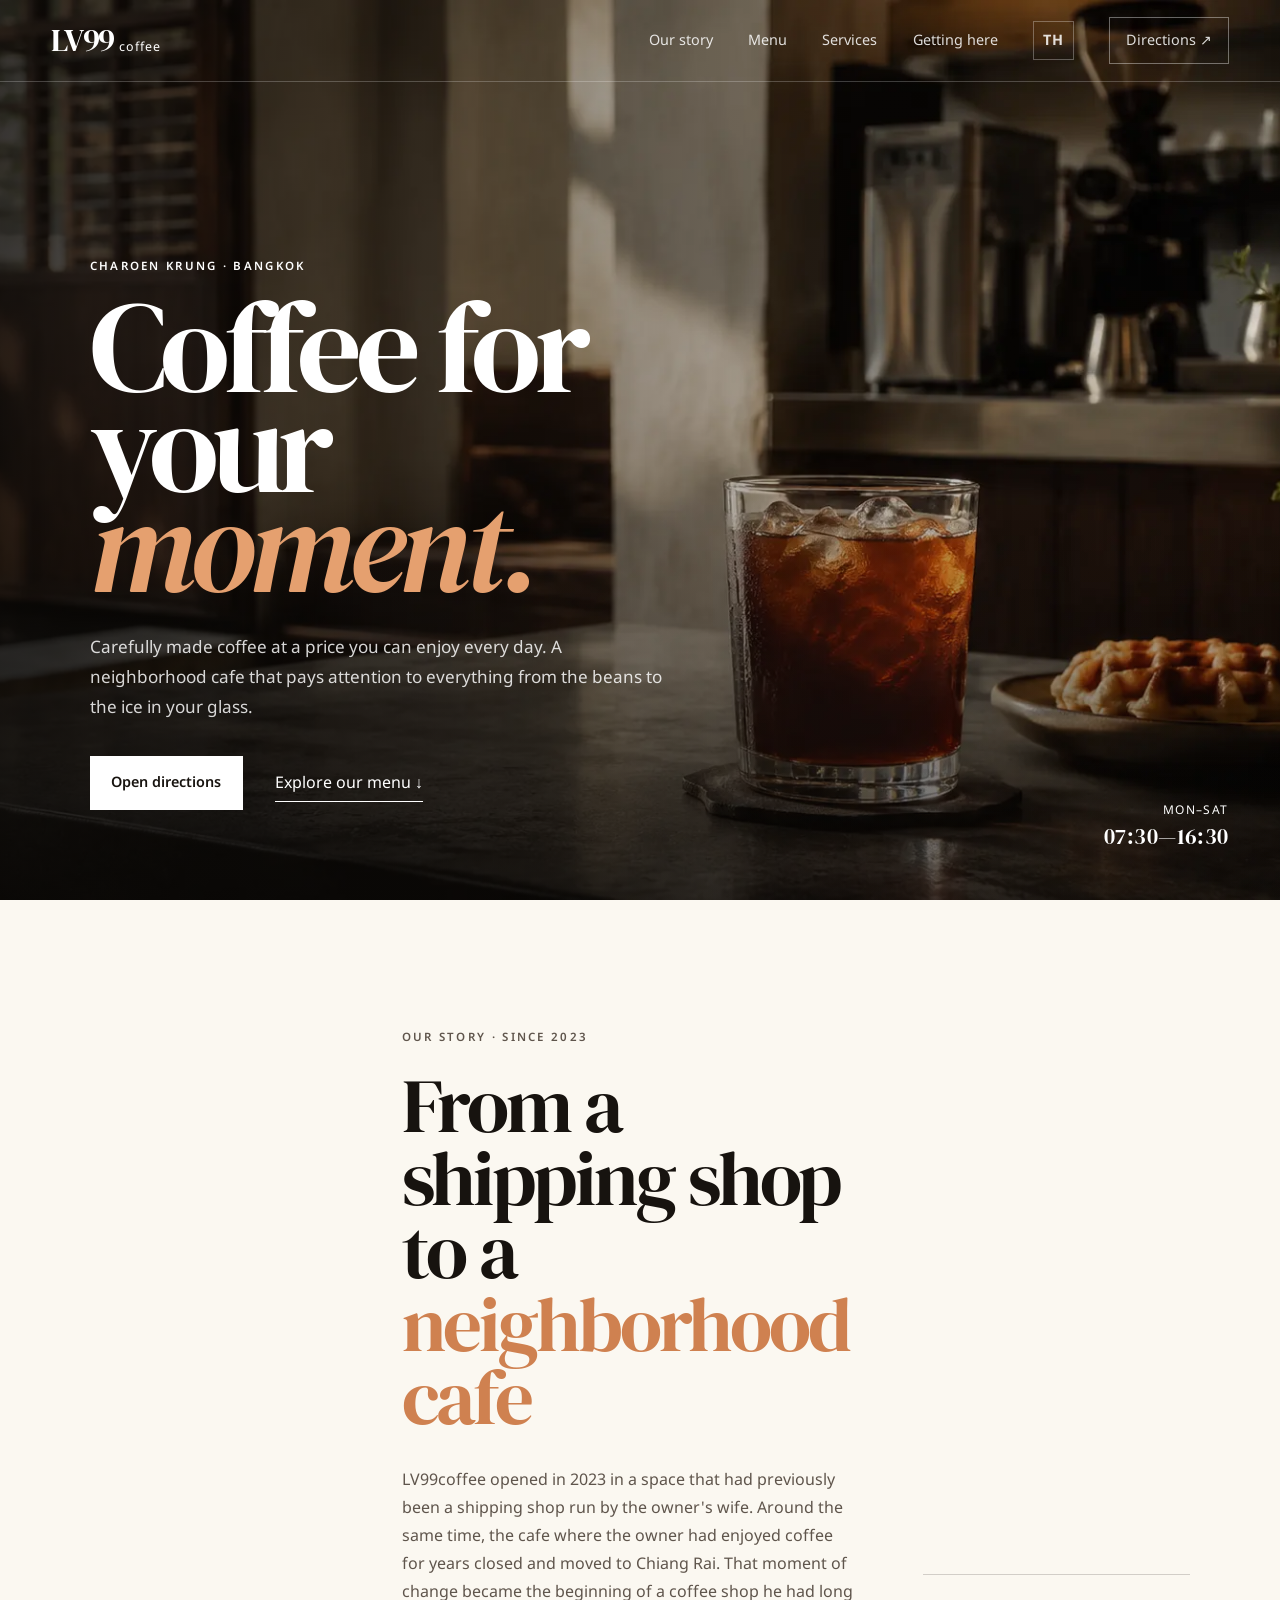
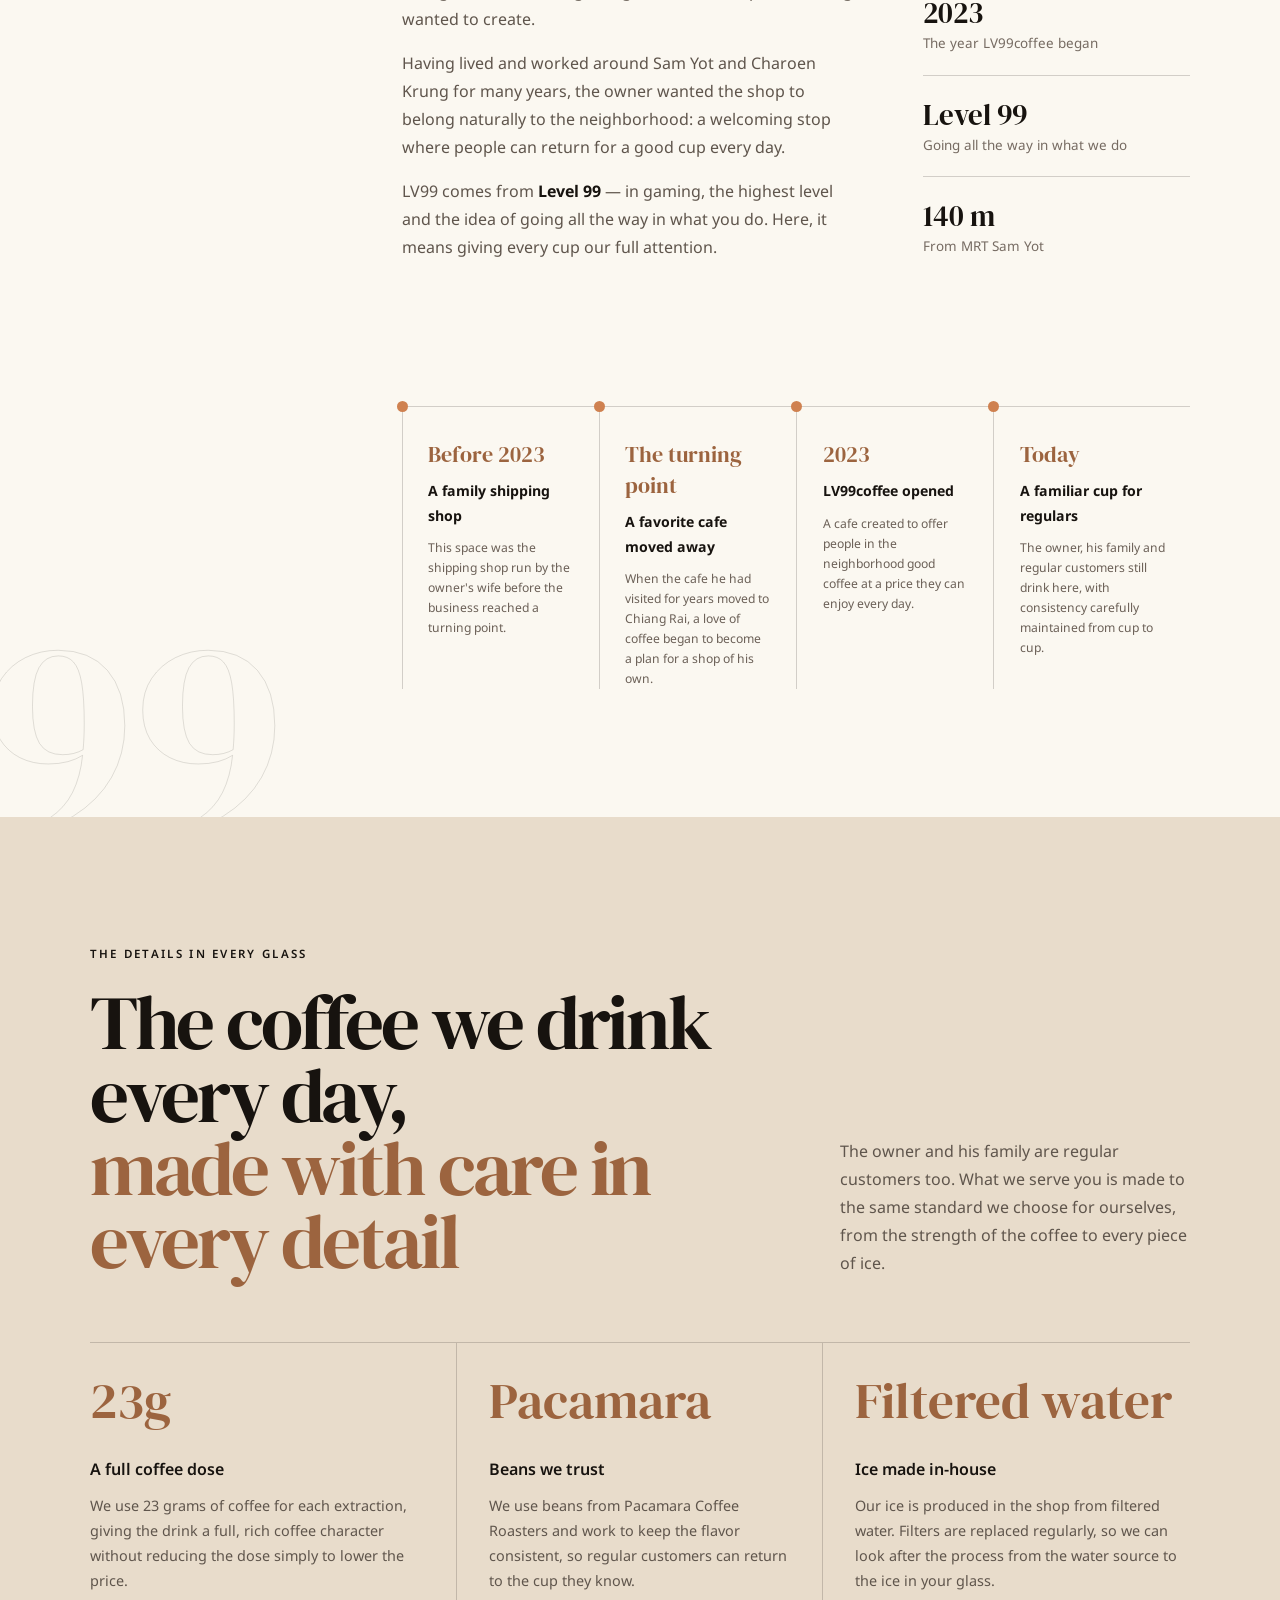
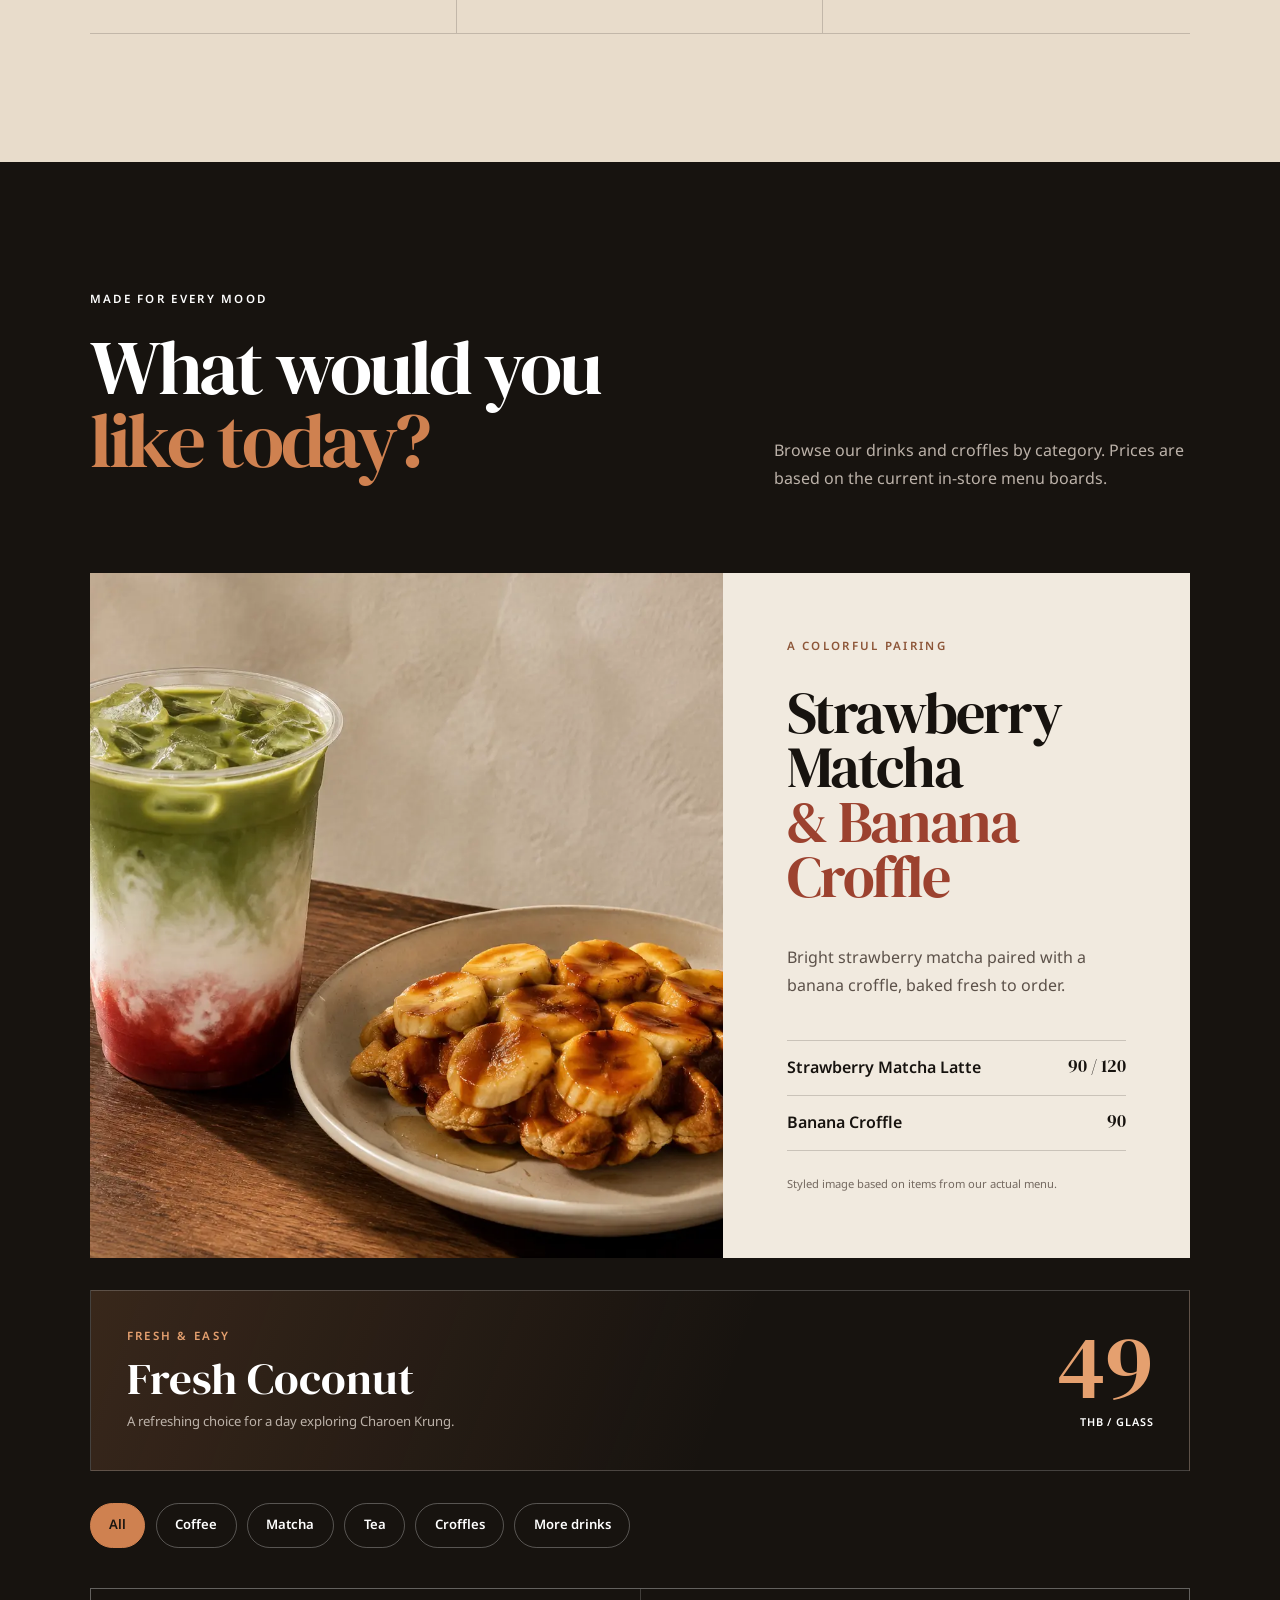
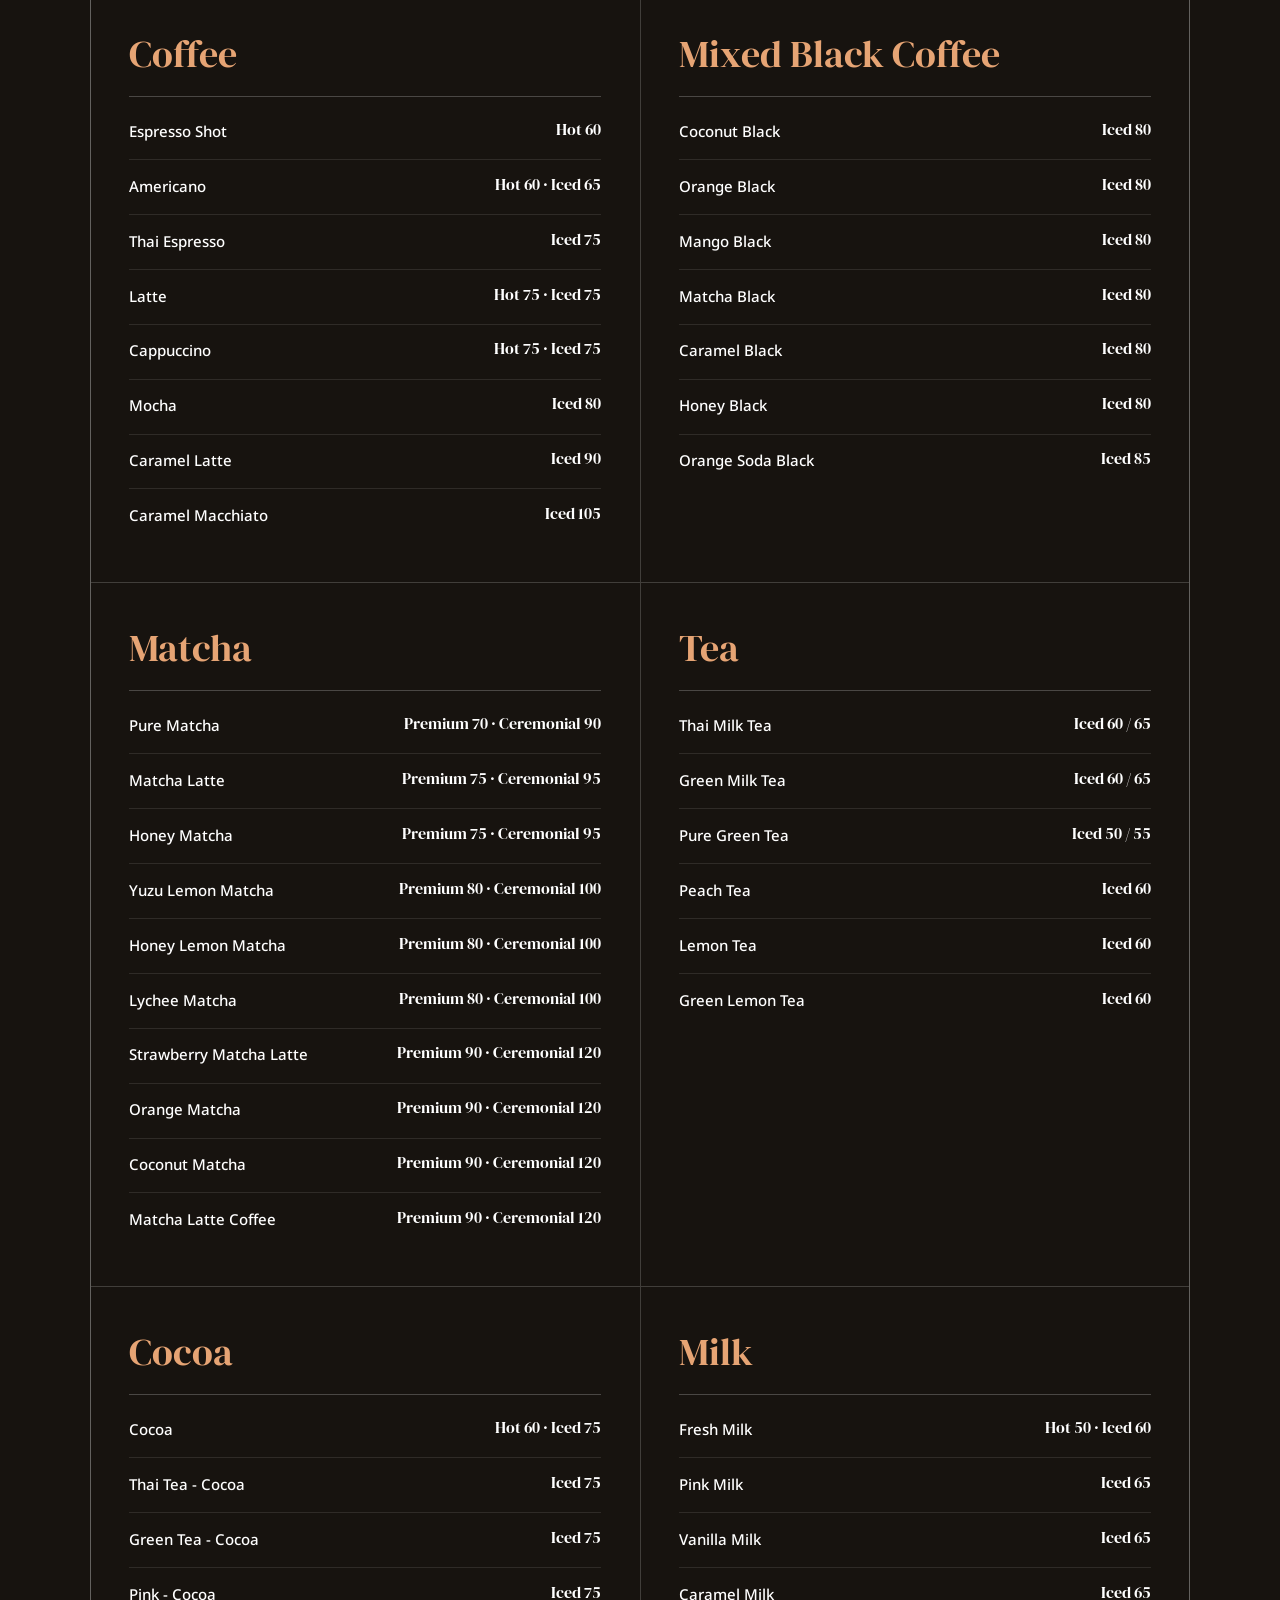
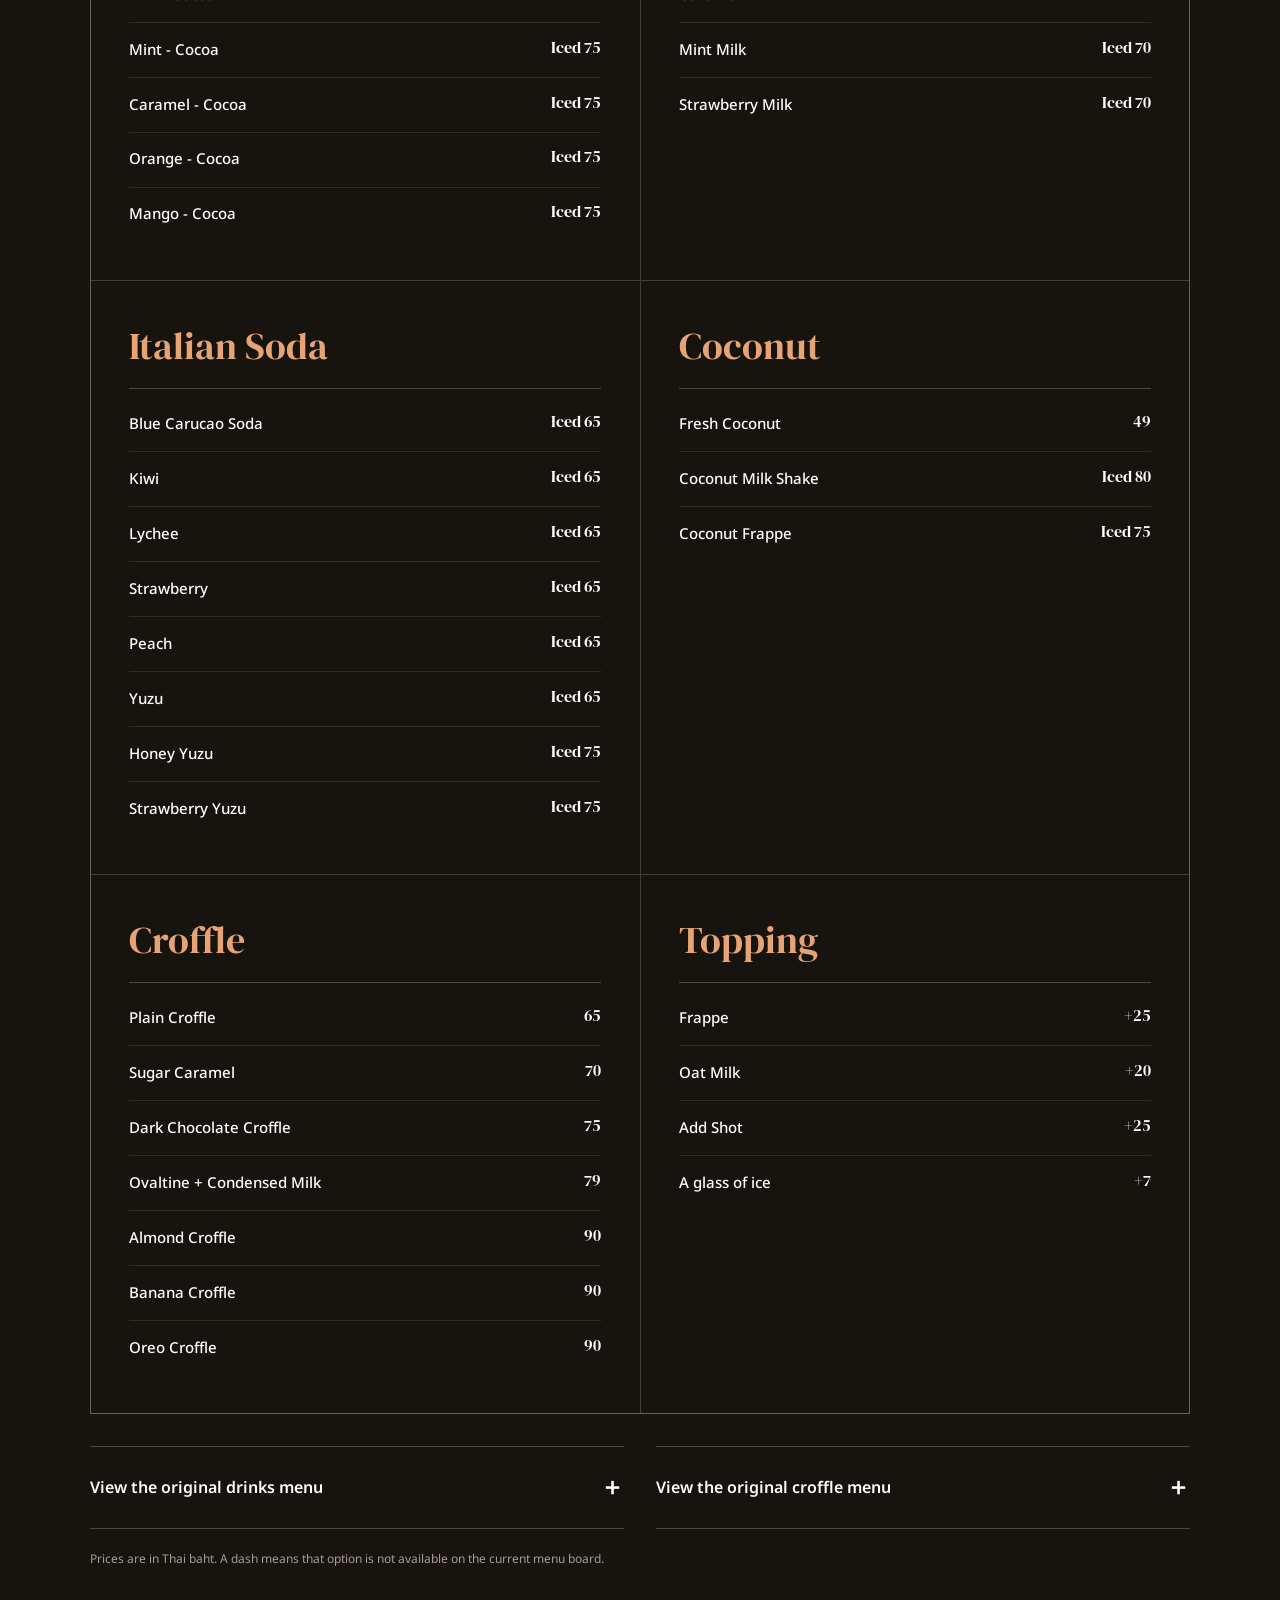
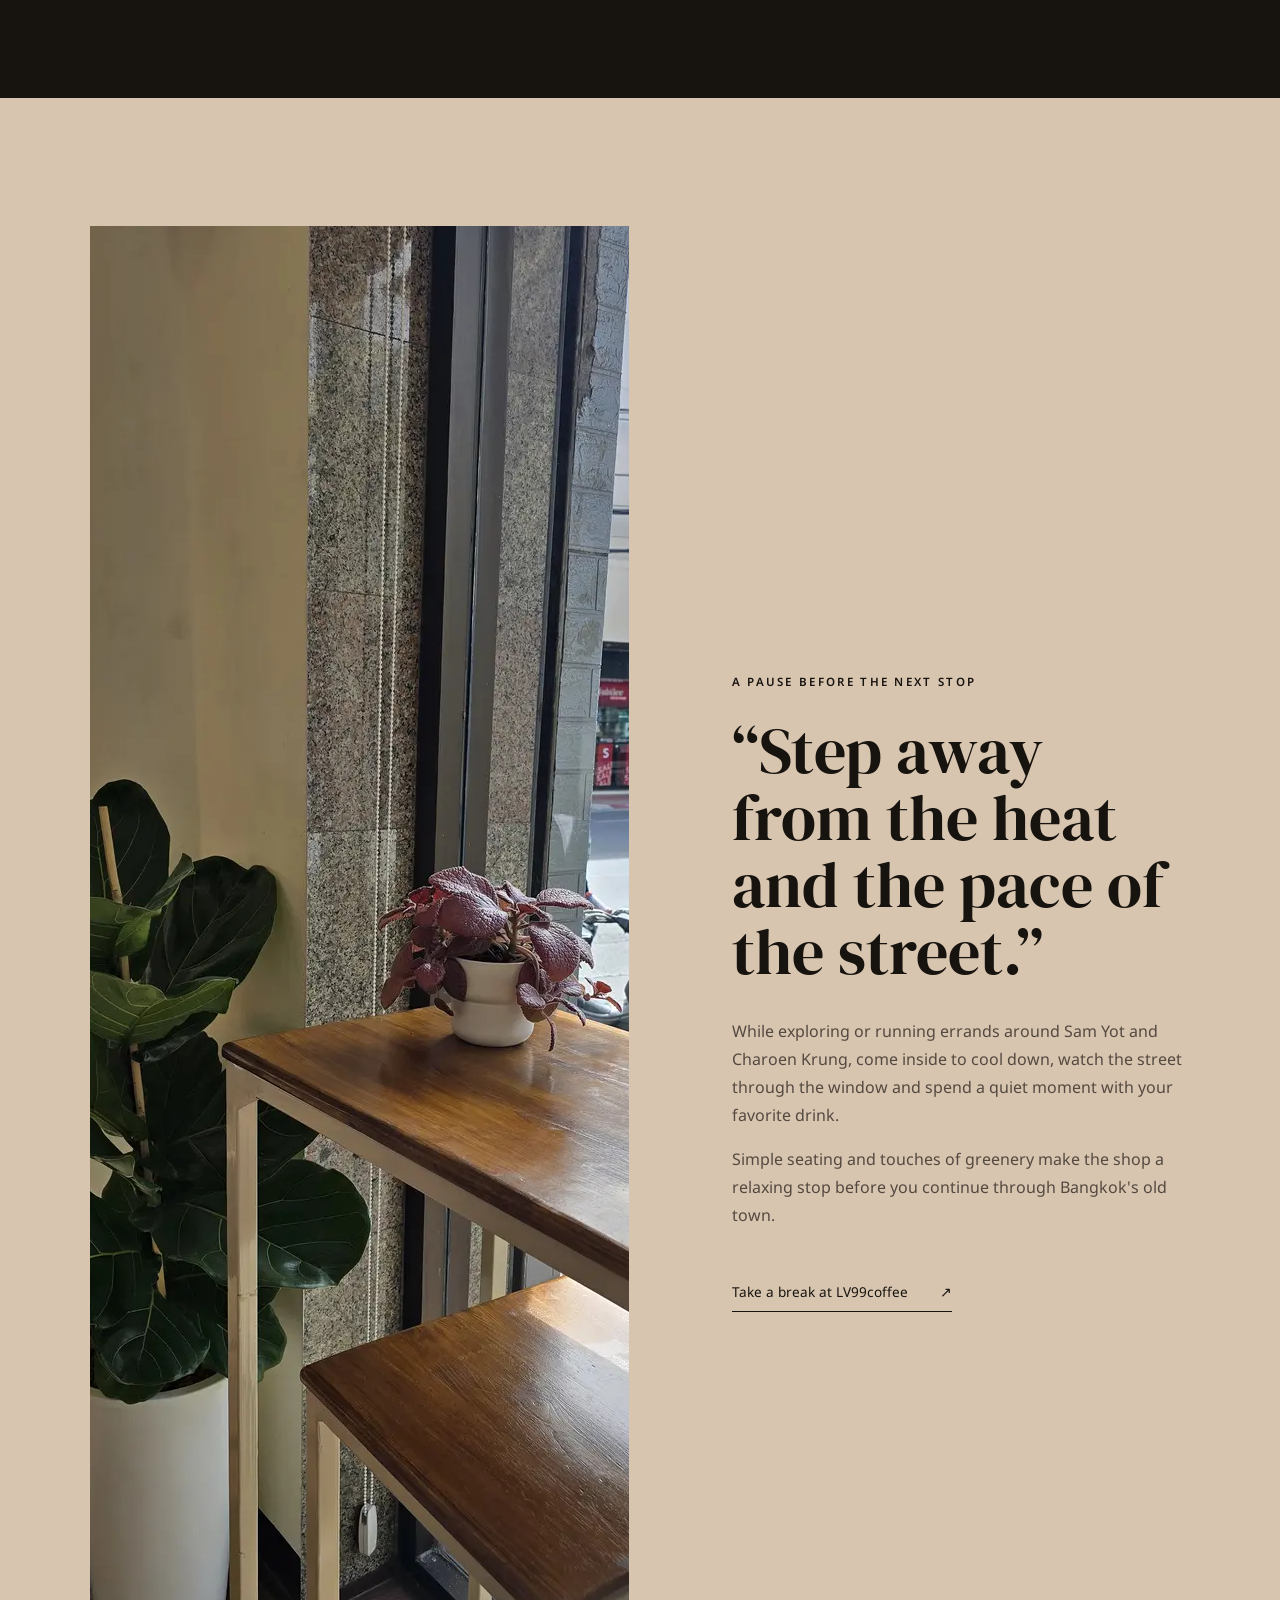
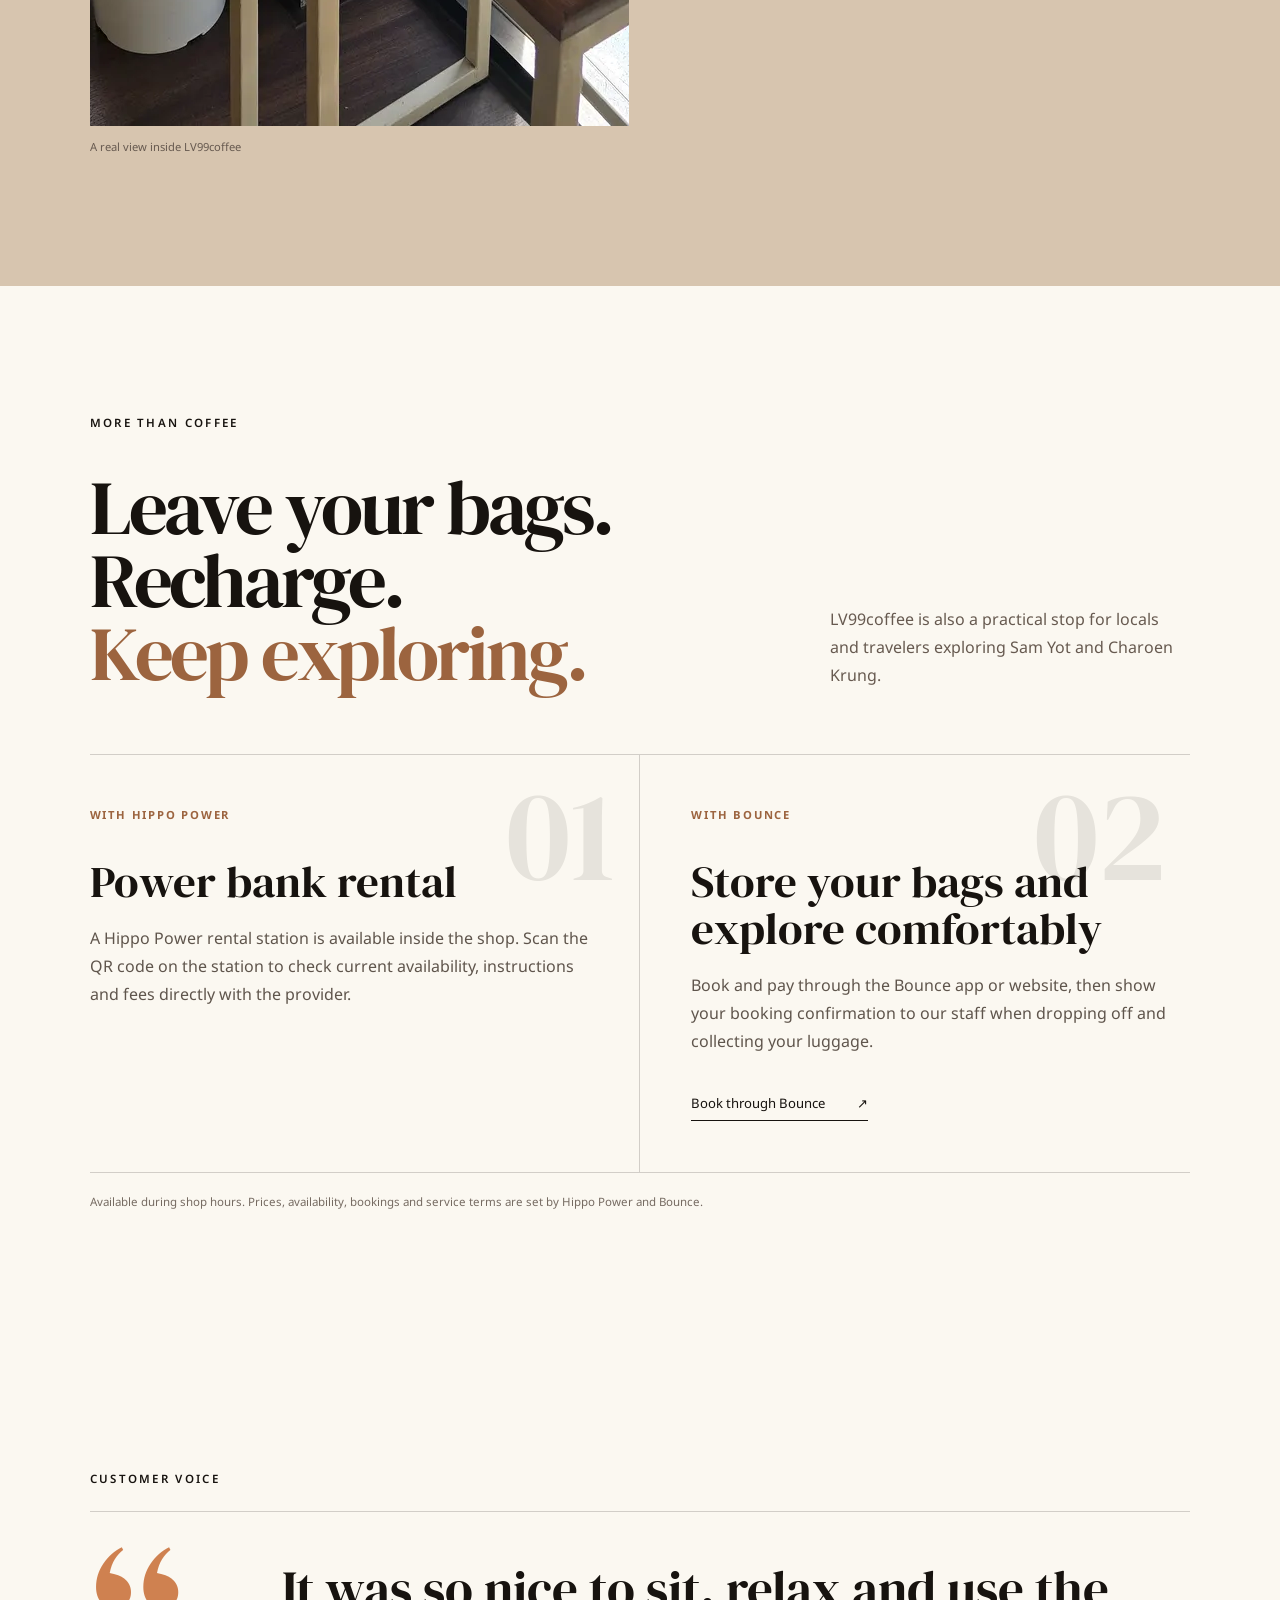
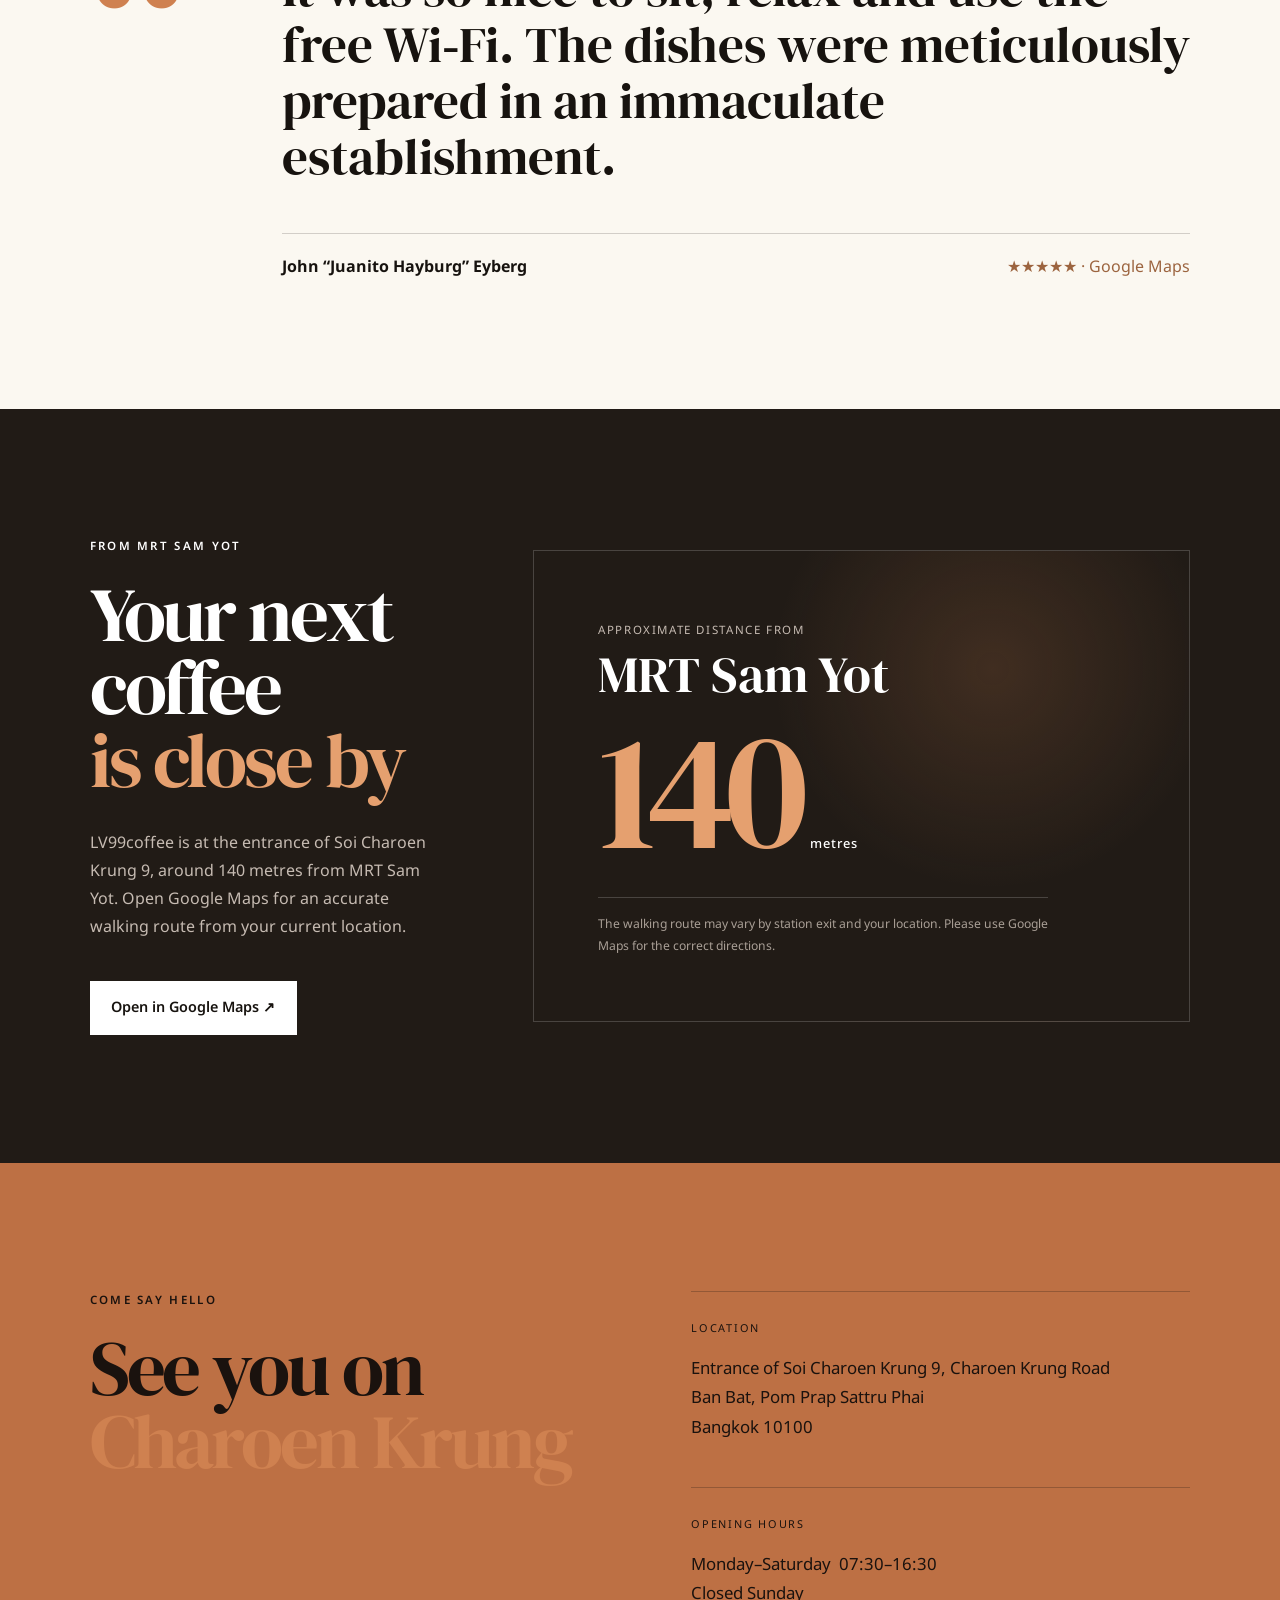
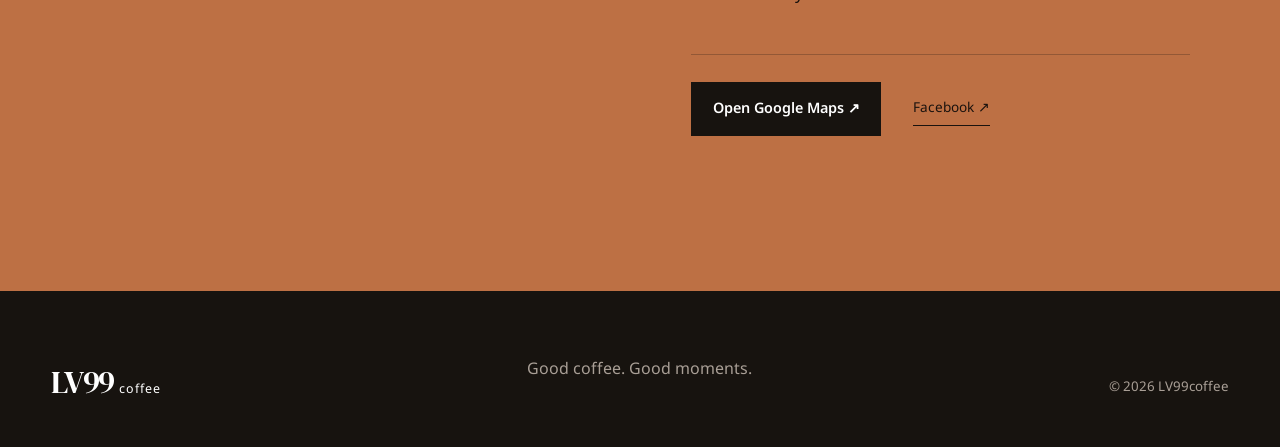
==== en/index.html @ 102c235b "Add English site and Fresh Coconut menu" ====
<!doctype html>
<html lang="en">
<head>
  <meta charset="utf-8"><meta name="viewport" content="width=device-width,initial-scale=1">
  <title>LV99coffee | Cafe Near MRT Sam Yot, Charoen Krung</title>
  <meta name="description" content="LV99coffee is a cafe near MRT Sam Yot on Charoen Krung Road, serving approachable everyday coffee, matcha, fresh coconut and croffles.">
  <meta name="robots" content="index,follow,max-image-preview:large"><meta name="theme-color" content="#17130f">
  <link rel="canonical" href="https://coffee.lv99th.com/en/">
  <link rel="alternate" hreflang="th" href="https://coffee.lv99th.com/">
  <link rel="alternate" hreflang="en" href="https://coffee.lv99th.com/en/">
  <link rel="alternate" hreflang="x-default" href="https://coffee.lv99th.com/">
  <meta property="og:type" content="website"><meta property="og:locale" content="en_US"><meta property="og:site_name" content="LV99coffee">
  <meta property="og:title" content="LV99coffee — Good coffee for every day"><meta property="og:description" content="A neighborhood cafe near MRT Sam Yot, with carefully made coffee, in-house filtered-water ice and a welcoming place to pause.">
  <meta property="og:url" content="https://coffee.lv99th.com/en/"><meta property="og:image" content="https://coffee.lv99th.com/assets/images/lv99-hero.webp">
  <link rel="preconnect" href="https://fonts.googleapis.com"><link rel="preconnect" href="https://fonts.gstatic.com" crossorigin>
  <link href="https://fonts.googleapis.com/css2?family=DM+Serif+Display&family=Noto+Sans+Thai:wght@300;400;500;600;700&display=swap" rel="stylesheet">
  <link rel="stylesheet" href="../css/styles.css"><link rel="stylesheet" href="../css/menu.css"><link rel="stylesheet" href="../css/feature.css"><link rel="stylesheet" href="../css/story.css"><link rel="stylesheet" href="../css/interactions.css">
  <script type="application/ld+json">{"@context":"https://schema.org","@type":"CafeOrCoffeeShop","name":"LV99coffee","url":"https://coffee.lv99th.com/en/","description":"A neighborhood cafe near MRT Sam Yot, founded in 2023 and serving quality coffee at an everyday price.","foundingDate":"2023","slogan":"The coffee we drink every day, made with care in every detail.","priceRange":"฿1–200","servesCuisine":["Coffee","Cafe","Matcha","Bakery","Dessert"],"hasMap":"https://maps.app.goo.gl/upwLs7Lys3qoL3d98","address":{"@type":"PostalAddress","streetAddress":"Entrance of Soi Charoen Krung 9, Charoen Krung Road","addressSubdistrict":"Ban Bat","addressDistrict":"Pom Prap Sattru Phai","addressLocality":"Bangkok","postalCode":"10100","addressCountry":"TH"},"openingHoursSpecification":{"@type":"OpeningHoursSpecification","dayOfWeek":["Monday","Tuesday","Wednesday","Thursday","Friday","Saturday"],"opens":"07:30","closes":"16:30"},"sameAs":["https://www.facebook.com/lv99coffee"]}</script>
</head>
<body>
  <a class="skip-link" href="#main">Skip to main content</a>
  <header class="site-header" id="site-header">
    <a class="wordmark" href="#home" aria-label="LV99coffee home">LV99<span>coffee</span></a>
    <button class="menu-toggle" id="menu-toggle" aria-controls="site-nav" aria-expanded="false" aria-label="Open menu"><span></span><span></span></button>
    <nav class="site-nav" id="site-nav" aria-label="Main navigation"><a href="#story">Our story</a><a href="#menu">Menu</a><a href="#services">Services</a><a href="#route">Getting here</a><a class="language-link" href="../" hreflang="th" lang="th" aria-label="ฉบับภาษาไทย">TH</a><a class="nav-cta" href="https://maps.app.goo.gl/upwLs7Lys3qoL3d98" target="_blank" rel="noopener">Directions ↗</a></nav>
  </header>
  <main id="main">
    <section class="hero" id="home">
      <img class="hero-media" src="../assets/images/lv99-hero.webp" alt="Iced coffee in the morning atmosphere of LV99coffee" width="1680" height="945" fetchpriority="high"><div class="hero-shade"></div>
      <div class="hero-copy reveal"><p class="kicker">Charoen Krung · Bangkok</p><h1>Coffee for<br>your <em>moment.</em></h1><p>Carefully made coffee at a price you can enjoy every day. A neighborhood cafe that pays attention to everything from the beans to the ice in your glass.</p><div class="hero-actions"><a class="button button-light" href="https://maps.app.goo.gl/upwLs7Lys3qoL3d98" target="_blank" rel="noopener">Open directions</a><a class="text-link" href="#menu">Explore our menu ↓</a></div></div>
      <div class="hero-meta"><span>Mon–Sat</span><strong>07:30—16:30</strong></div>
    </section>
    <section class="intro section" id="story">
      <div class="intro-number" aria-hidden="true">99</div>
      <div class="intro-copy reveal"><p class="eyebrow">Our story · Since 2023</p><h2>From a shipping shop<br>to a <span>neighborhood cafe</span></h2><p>LV99coffee opened in 2023 in a space that had previously been a shipping shop run by the owner's wife. Around the same time, the cafe where the owner had enjoyed coffee for years closed and moved to Chiang Rai. That moment of change became the beginning of a coffee shop he had long wanted to create.</p><p>Having lived and worked around Sam Yot and Charoen Krung for many years, the owner wanted the shop to belong naturally to the neighborhood: a welcoming stop where people can return for a good cup every day.</p><p>LV99 comes from <strong>Level 99</strong> — in gaming, the highest level and the idea of going all the way in what you do. Here, it means giving every cup our full attention.</p></div>
      <dl class="facts reveal"><div><dt>2023</dt><dd>The year LV99coffee began</dd></div><div><dt>Level 99</dt><dd>Going all the way in what we do</dd></div><div><dt>140 m</dt><dd>From MRT Sam Yot</dd></div></dl>
      <ol class="story-timeline reveal" aria-label="The story of LV99coffee"><li><span class="timeline-time">Before 2023</span><strong>A family shipping shop</strong><span>This space was the shipping shop run by the owner's wife before the business reached a turning point.</span></li><li><span class="timeline-time">The turning point</span><strong>A favorite cafe moved away</strong><span>When the cafe he had visited for years moved to Chiang Rai, a love of coffee began to become a plan for a shop of his own.</span></li><li><span class="timeline-time">2023</span><strong>LV99coffee opened</strong><span>A cafe created to offer people in the neighborhood good coffee at a price they can enjoy every day.</span></li><li><span class="timeline-time">Today</span><strong>A familiar cup for regulars</strong><span>The owner, his family and regular customers still drink here, with consistency carefully maintained from cup to cup.</span></li></ol>
    </section>
    <section class="standards section" aria-labelledby="standards-title">
      <div class="standards-heading reveal"><p class="eyebrow">The details in every glass</p><h2 id="standards-title">The coffee we drink every day,<br><span>made with care in every detail</span></h2><p>The owner and his family are regular customers too. What we serve you is made to the same standard we choose for ourselves, from the strength of the coffee to every piece of ice.</p></div>
      <div class="standards-grid reveal"><article><strong>23g</strong><h3>A full coffee dose</h3><p>We use 23 grams of coffee for each extraction, giving the drink a full, rich coffee character without reducing the dose simply to lower the price.</p></article><article><strong>Pacamara</strong><h3>Beans we trust</h3><p>We use beans from Pacamara Coffee Roasters and work to keep the flavor consistent, so regular customers can return to the cup they know.</p></article><article><strong>Filtered water</strong><h3>Ice made in-house</h3><p>Our ice is produced in the shop from filtered water. Filters are replaced regularly, so we can look after the process from the water source to the ice in your glass.</p></article></div>
    </section>
    <section class="menu-section section" id="menu">
      <header class="section-heading reveal"><div><p class="eyebrow">Made for every mood</p><h2>What would you<br><span>like today?</span></h2></div><p>Browse our drinks and croffles by category. Prices are based on the current in-store menu boards.</p></header>
      <article class="noncoffee-feature reveal"><img src="../assets/images/lv99-strawberry-matcha-banana-croffle.webp" alt="Strawberry Matcha Latte paired with a Banana Croffle, based on the shop's actual menu" width="1456" height="1092" loading="lazy"><div><p class="eyebrow">A colorful pairing</p><h3>Strawberry Matcha<br><span>& Banana Croffle</span></h3><p>Bright strawberry matcha paired with a banana croffle, baked fresh to order.</p><dl><div><dt>Strawberry Matcha Latte</dt><dd>90 / 120</dd></div><div><dt>Banana Croffle</dt><dd>90</dd></div></dl><small>Styled image based on items from our actual menu.</small></div></article>
      <aside class="fresh-coconut-note reveal" aria-label="Fresh Coconut featured menu item"><div><p class="eyebrow">Fresh & easy</p><h3>Fresh Coconut</h3><p>A refreshing choice for a day exploring Charoen Krung.</p></div><strong>49<small>THB / glass</small></strong></aside>
      <div class="menu-tools reveal" aria-label="Filter menu categories"><button class="menu-filter active" type="button" data-filter="all">All</button><button class="menu-filter" type="button" data-filter="coffee">Coffee</button><button class="menu-filter" type="button" data-filter="matcha">Matcha</button><button class="menu-filter" type="button" data-filter="tea">Tea</button><button class="menu-filter" type="button" data-filter="food">Croffles</button><button class="menu-filter" type="button" data-filter="other">More drinks</button></div>
      <div class="menu-list reveal" id="menu-list" aria-live="polite"></div>
      <div class="source-menus"><details class="menu-board reveal"><summary>View the original drinks menu <span>＋</span></summary><div class="menu-board-frame"><button class="menu-board-open" type="button" data-dialog-src="../assets/images/lv99-menu-board.webp" data-dialog-alt="Original drinks menu board at LV99coffee" data-dialog-caption="Original drinks menu · LV99coffee"><img src="../assets/images/lv99-menu-board.webp" alt="Original drinks menu board at LV99coffee — open full screen" width="2048" height="1152" loading="lazy"><span>Open full screen ↗</span></button></div></details><details class="menu-board reveal"><summary>View the original croffle menu <span>＋</span></summary><div class="menu-board-frame"><button class="menu-board-open" type="button" data-dialog-src="../assets/images/lv99-croffle-board.webp" data-dialog-alt="Original croffle menu board at LV99coffee" data-dialog-caption="Original croffle menu · LV99coffee"><img src="../assets/images/lv99-croffle-board.webp" alt="Original croffle menu board at LV99coffee — open full screen" width="2048" height="1152" loading="lazy"><span>Open full screen ↗</span></button></div></details></div>
      <p class="menu-note">Prices are in Thai baht. A dash means that option is not available on the current menu board.</p>
    </section>
    <section class="ritual section"><figure class="ritual-media reveal"><img src="../assets/images/lv99-store-pause.webp" alt="Window seating and green plants inside LV99coffee overlooking Charoen Krung Road" width="1200" height="1500" loading="lazy"><figcaption>A real view inside LV99coffee</figcaption></figure><div class="ritual-copy reveal"><p class="eyebrow">A pause before the next stop</p><blockquote>“Step away from the heat and the pace of the street.”</blockquote><p>While exploring or running errands around Sam Yot and Charoen Krung, come inside to cool down, watch the street through the window and spend a quiet moment with your favorite drink.</p><p>Simple seating and touches of greenery make the shop a relaxing stop before you continue through Bangkok's old town.</p><a class="arrow-link" href="https://maps.app.goo.gl/upwLs7Lys3qoL3d98" target="_blank" rel="noopener">Take a break at LV99coffee <span>↗</span></a></div></section>
    <section class="services section" id="services" aria-labelledby="services-title"><header class="services-heading reveal"><p class="eyebrow">More than coffee</p><h2 id="services-title">Leave your bags. Recharge.<br><span>Keep exploring.</span></h2><p>LV99coffee is also a practical stop for locals and travelers exploring Sam Yot and Charoen Krung.</p></header><div class="services-grid reveal"><article><span class="service-number" aria-hidden="true">01</span><p class="service-partner">With Hippo Power</p><h3>Power bank rental</h3><p>A Hippo Power rental station is available inside the shop. Scan the QR code on the station to check current availability, instructions and fees directly with the provider.</p></article><article><span class="service-number" aria-hidden="true">02</span><p class="service-partner">With Bounce</p><h3>Store your bags and explore comfortably</h3><p>Book and pay through the Bounce app or website, then show your booking confirmation to our staff when dropping off and collecting your luggage.</p><a class="arrow-link" href="https://bounce.com/" target="_blank" rel="noopener">Book through Bounce <span>↗</span></a></article></div><p class="services-note reveal">Available during shop hours. Prices, availability, bookings and service terms are set by Hippo Power and Bounce.</p></section>
    <section class="review section"><p class="eyebrow reveal">Customer voice</p><div class="review-grid reveal"><div class="quote-mark">“</div><figure><blockquote>It was so nice to sit, relax and use the free Wi‑Fi. The dishes were meticulously prepared in an immaculate establishment.</blockquote><figcaption><strong>John “Juanito Hayburg” Eyberg</strong><span>★★★★★ · Google Maps</span></figcaption></figure></div></section>
    <section class="route section" id="route" aria-labelledby="route-title"><div class="route-copy reveal"><p class="eyebrow">From MRT Sam Yot</p><h2 id="route-title">Your next coffee<br><span>is close by</span></h2><p>LV99coffee is at the entrance of Soi Charoen Krung 9, around 140 metres from MRT Sam Yot. Open Google Maps for an accurate walking route from your current location.</p><a class="button button-light" href="https://maps.app.goo.gl/upwLs7Lys3qoL3d98" target="_blank" rel="noopener">Open in Google Maps ↗</a></div><div class="route-distance-card reveal" aria-label="LV99coffee is approximately 140 metres from MRT Sam Yot"><span>Approximate distance from</span><h3>MRT Sam Yot</h3><strong>140<small>metres</small></strong><p>The walking route may vary by station exit and your location. Please use Google Maps for the correct directions.</p></div></section>
    <section class="visit section" id="visit"><div class="visit-title reveal"><p class="eyebrow">Come say hello</p><h2>See you on<br><span>Charoen Krung</span></h2></div><div class="visit-details reveal"><div><small>Location</small><p>Entrance of Soi Charoen Krung 9, Charoen Krung Road<br>Ban Bat, Pom Prap Sattru Phai<br>Bangkok 10100</p></div><div><small>Opening hours</small><p>Monday–Saturday&nbsp; 07:30–16:30<br>Closed Sunday</p></div><div class="visit-actions"><a class="button button-dark" href="https://maps.app.goo.gl/upwLs7Lys3qoL3d98" target="_blank" rel="noopener">Open Google Maps ↗</a><a class="arrow-link" href="https://www.facebook.com/lv99coffee" target="_blank" rel="noopener">Facebook ↗</a></div></div></section>
    <dialog class="menu-dialog" id="menu-dialog" aria-labelledby="menu-dialog-caption"><form method="dialog"><button class="menu-dialog-close" aria-label="Close menu image">Close ×</button></form><figure><img id="menu-dialog-image" alt=""><figcaption id="menu-dialog-caption"></figcaption></figure></dialog>
  </main>
  <footer><a class="wordmark" href="#home">LV99<span>coffee</span></a><p>Good coffee. Good moments.</p><small>© <span id="year"></span> LV99coffee</small></footer>
  <script src="../js/main.js" defer></script>
</body>
</html>
---- css/styles.css ----
:root{--ink:#17130f;--paper:#f1eadf;--cream:#fbf8f1;--caramel:#cf8150;--line:rgba(23,19,15,.18);--serif:"DM Serif Display",serif;--sans:"Noto Sans Thai",sans-serif}*{box-sizing:border-box}html{scroll-behavior:smooth}body{margin:0;background:var(--paper);color:var(--ink);font:400 1rem/1.75 var(--sans);overflow-x:hidden}a{color:inherit;text-decoration:none}img{display:block;max-width:100%}.skip-link{position:fixed;left:1rem;top:-5rem;z-index:99;background:#fff;padding:.7rem 1rem}.skip-link:focus{top:1rem}.site-header{height:82px;padding:0 clamp(1.2rem,4vw,4.5rem);display:flex;align-items:center;justify-content:space-between;position:absolute;inset:0 0 auto;z-index:10;color:white;border-bottom:1px solid rgba(255,255,255,.22);transition:.3s}.site-header.fixed{position:fixed;background:rgba(23,19,15,.93);backdrop-filter:blur(15px)}.wordmark{font:2rem/1 var(--serif);letter-spacing:-.04em}.wordmark span{font:400 .78rem var(--sans);letter-spacing:.08em;margin-left:.3rem}.site-nav{display:flex;align-items:center;gap:2.2rem;font-size:.9rem}.site-nav a{opacity:.85}.site-nav a:hover{opacity:1}.nav-cta{border:1px solid rgba(255,255,255,.45);padding:.65rem 1rem}.menu-toggle{display:none;background:0;border:0;padding:.5rem}.menu-toggle span{display:block;width:25px;height:1px;background:#fff;margin:6px}.hero{position:relative;min-height:100svh;color:#fff;display:flex;align-items:flex-end;isolation:isolate}.hero-media,.hero-shade{position:absolute;inset:0;width:100%;height:100%;object-fit:cover;z-index:-2}.hero-media{object-position:center}.hero-shade{z-index:-1;background:linear-gradient(90deg,rgba(10,8,6,.8) 0%,rgba(10,8,6,.3) 55%,rgba(10,8,6,.1)),linear-gradient(0deg,rgba(10,8,6,.55),transparent 45%)}.hero-copy{width:min(760px,86vw);padding:10rem clamp(1.2rem,7vw,8rem) clamp(5rem,10vh,8rem)}.kicker,.eyebrow{margin:0 0 1.3rem;text-transform:uppercase;letter-spacing:.2em;font-size:.72rem;font-weight:600}.hero h1{font:400 clamp(4.2rem,10vw,9rem)/.78 var(--serif);letter-spacing:-.05em;margin:0 0 2.3rem}.hero h1 em{color:#e5a06f;font-weight:400}.hero-copy>p:not(.kicker){max-width:590px;font-size:1.07rem;color:rgba(255,255,255,.83)}.hero-actions{display:flex;align-items:center;gap:2rem;margin-top:2rem}.button{display:inline-flex;align-items:center;justify-content:center;padding:.9rem 1.35rem;font-weight:600;font-size:.9rem}.button-light{background:#fff;color:var(--ink)}.button-dark{background:var(--ink);color:#fff}.text-link,.arrow-link{border-bottom:1px solid currentColor;padding:.3rem 0}.hero-meta{position:absolute;right:clamp(1.2rem,4vw,4.5rem);bottom:3rem;text-align:right;font-size:.75rem;text-transform:uppercase;letter-spacing:.12em}.hero-meta strong{display:block;font:400 1.4rem var(--serif);letter-spacing:.02em}.section{padding:clamp(5rem,10vw,9rem) clamp(1.2rem,7vw,8rem)}.intro{position:relative;display:grid;grid-template-columns:.65fr 1.2fr .7fr;gap:5vw;align-items:end;background:var(--cream);overflow:hidden}.intro-number{font:400 clamp(10rem,22vw,23rem)/.7 var(--serif);color:transparent;-webkit-text-stroke:1px rgba(23,19,15,.12);position:absolute;left:-1rem;bottom:-1rem}.intro-copy{grid-column:2;position:relative}.intro h2,.section-heading h2,.visit h2{font:400 clamp(3.1rem,6vw,6.2rem)/.95 var(--serif);letter-spacing:-.04em;margin:0 0 2rem}.intro h2 span,.section-heading h2 span,.visit h2 span{display:block;color:var(--caramel)}.intro-copy>p:last-child{max-width:620px;color:#5f554c}.facts{margin:0;position:relative}.facts div{padding:1.15rem 0;border-top:1px solid var(--line)}.facts dt{font:400 1.8rem var(--serif)}.facts dd{margin:0;color:#766b62;font-size:.84rem}.menu-section{background:var(--ink);color:#fff}.section-heading{display:grid;grid-template-columns:1fr .7fr;gap:7vw;align-items:end;margin-bottom:4rem}.section-heading>p{color:#bcb2a9;max-width:500px}.menu-grid{display:grid;grid-template-columns:repeat(4,1fr);border-top:1px solid rgba(255,255,255,.2)}.menu-card{min-height:310px;padding:1.5rem;border-right:1px solid rgba(255,255,255,.2);display:flex;flex-direction:column;justify-content:flex-end;transition:.25s}.menu-card:first-child{border-left:1px solid rgba(255,255,255,.2)}.menu-card:hover,.menu-card.featured{background:var(--caramel);color:var(--ink)}.menu-card>span{margin-bottom:auto;font-size:.72rem}.menu-card h3{font:400 2rem var(--serif);margin:0}.menu-card p{font-size:.84rem;margin:.4rem 0 0;opacity:.75}.menu-note{font-size:.78rem;color:#a69c93;margin:1.5rem 0 0}.ritual{display:grid;grid-template-columns:minmax(0,1fr) minmax(320px,.85fr);gap:8vw;align-items:center;background:#d7c5af}.ritual-media{margin:0}.ritual-media img{width:100%;aspect-ratio:4/5;object-fit:cover}.ritual-copy blockquote{font:400 clamp(2.7rem,5vw,5rem)/1.05 var(--serif);margin:1.5rem 0 2rem}.ritual-copy>p:not(.eyebrow){max-width:510px;color:#544940}.ritual-copy .arrow-link{display:inline-flex;justify-content:space-between;gap:2rem;margin-top:2rem;font-size:.85rem}.review{background:var(--cream)}.review-grid{display:grid;grid-template-columns:.35fr 1.65fr;border-top:1px solid var(--line);padding-top:3rem}.quote-mark{font:400 14rem/.65 var(--serif);color:var(--caramel)}.review figure{margin:0}.review blockquote{font:400 clamp(2.2rem,4vw,4.6rem)/1.1 var(--serif);margin:0 0 3rem;max-width:1050px}.review figcaption{display:flex;justify-content:space-between;border-top:1px solid var(--line);padding-top:1.2rem}.review figcaption span{color:#9c643f}.visit{display:grid;grid-template-columns:1fr 1fr;gap:8vw;background:#bd7044;color:#1a120e}.visit-details>div{padding:1.7rem 0;border-top:1px solid rgba(23,19,15,.25)}.visit-details small{display:block;text-transform:uppercase;letter-spacing:.16em;font-size:.68rem}.visit-details p{font-size:1.05rem}.visit-actions{display:flex;align-items:center;gap:2rem}.visit-actions .arrow-link{font-size:.85rem}footer{background:var(--ink);color:white;padding:3rem clamp(1.2rem,4vw,4.5rem);display:grid;grid-template-columns:1fr 1fr 1fr;align-items:end}footer p{text-align:center;color:#a99f96}footer small{text-align:right;color:#a99f96}.reveal{opacity:0;transform:translateY(24px);transition:opacity .75s ease,transform .75s ease}.reveal.visible{opacity:1;transform:none}:focus-visible{outline:3px solid #e6a474;outline-offset:4px}@media(max-width:900px){.site-nav{position:fixed;inset:0;background:var(--ink);display:none;flex-direction:column;justify-content:center;font-size:1.3rem}.site-nav.open{display:flex}.menu-toggle{display:block;z-index:2}.intro{grid-template-columns:1fr 1fr}.intro-copy{grid-column:1/3}.facts{grid-column:2}.menu-grid{grid-template-columns:1fr 1fr}.ritual{gap:5vw}.review-grid{grid-template-columns:1fr}.quote-mark{font-size:8rem}.visit{grid-template-columns:1fr}footer{grid-template-columns:1fr;gap:1rem}footer p,footer small{text-align:left}}@media(max-width:600px){.site-header{height:70px}.hero{min-height:850px}.hero-copy{padding-bottom:10rem}.hero h1{font-size:4.4rem}.hero-meta{left:1.2rem;right:auto;bottom:2.5rem;text-align:left}.section{padding:5rem 1.2rem}.intro{display:block}.intro-number{font-size:15rem}.facts{margin-top:3rem}.section-heading{grid-template-columns:1fr}.menu-grid{grid-template-columns:1fr}.menu-card{min-height:190px;border-left:1px solid rgba(255,255,255,.2);border-bottom:1px solid rgba(255,255,255,.2)}.ritual{grid-template-columns:1fr}.ritual-copy blockquote{font-size:2.8rem}.review figcaption{display:block}.review figcaption span{display:block;margin-top:.4rem}.visit-actions{align-items:flex-start;flex-direction:column}.hero-actions{align-items:flex-start;flex-direction:column;gap:1rem}}@media(prefers-reduced-motion:reduce){html{scroll-behavior:auto}.reveal{opacity:1;transform:none;transition:none}}
---- css/menu.css ----
.menu-tools{display:flex;flex-wrap:wrap;gap:.65rem;margin:-1rem 0 2.5rem}.menu-filter{border:1px solid rgba(255,255,255,.28);background:transparent;color:#fff;border-radius:999px;padding:.7rem 1.15rem;font:600 .82rem var(--sans);cursor:pointer;transition:.2s}.menu-filter:hover,.menu-filter.active{background:var(--caramel);border-color:var(--caramel);color:var(--ink)}.menu-list{display:grid;grid-template-columns:repeat(2,minmax(0,1fr));gap:1px;background:rgba(255,255,255,.18);border:1px solid rgba(255,255,255,.18)}.menu-category{background:var(--ink);padding:clamp(1.4rem,3vw,2.5rem)}.menu-category-head{display:flex;align-items:baseline;justify-content:space-between;gap:1rem;border-bottom:1px solid rgba(255,255,255,.22);padding-bottom:1rem;margin-bottom:.5rem}.menu-category h3{font:400 clamp(1.8rem,3vw,3rem) var(--serif);margin:0;color:#e6a474}.menu-category-head span{font-size:.68rem;text-transform:uppercase;letter-spacing:.14em;color:#a69c93}.menu-item{display:grid;grid-template-columns:minmax(0,1fr) auto;gap:1rem;align-items:start;padding:.8rem 0;border-bottom:1px solid rgba(255,255,255,.1)}.menu-item:last-child{border-bottom:0}.menu-item strong{font-size:.94rem;font-weight:500}.menu-item small{display:block;color:#a69c93;font-size:.72rem;line-height:1.5}.menu-price{font:400 1.02rem var(--serif);white-space:nowrap;color:#fff}.menu-board{margin-top:2rem;border-top:1px solid rgba(255,255,255,.22);border-bottom:1px solid rgba(255,255,255,.22)}.menu-board summary{display:flex;justify-content:space-between;align-items:center;padding:1.2rem 0;cursor:pointer;font-weight:600;list-style:none}.menu-board summary::-webkit-details-marker{display:none}.menu-board[open] summary span{transform:rotate(45deg)}.menu-board summary span{font-size:1.5rem;transition:.2s}.menu-board-frame{overflow:auto;padding:0 0 1.5rem}.menu-board-frame img{width:100%;min-width:850px}.menu-note{font-size:.75rem;color:#a69c93;margin:1.3rem 0 0}@media(max-width:700px){.menu-list{grid-template-columns:1fr}.menu-tools{flex-wrap:nowrap;overflow:auto;padding-bottom:.35rem}.menu-filter{white-space:nowrap}.menu-category{padding:1.25rem}.menu-board-frame img{min-width:720px}}
---- css/feature.css ----
.noncoffee-feature{display:grid;grid-template-columns:1.15fr .85fr;background:#f1eadf;color:var(--ink);margin-bottom:3rem}.noncoffee-feature>img{width:100%;height:100%;min-height:520px;object-fit:cover}.noncoffee-feature>div{padding:clamp(2rem,5vw,5rem);display:flex;flex-direction:column;justify-content:center}.noncoffee-feature .eyebrow{color:#8d5638}.noncoffee-feature h3{font:400 clamp(2.5rem,4.5vw,5rem)/.95 var(--serif);letter-spacing:-.035em;margin:.5rem 0 1.5rem}.noncoffee-feature h3 span{color:#9c422f}.noncoffee-feature>div>p:not(.eyebrow){color:#5c5149;max-width:430px}.noncoffee-feature dl{margin:1.5rem 0;border-top:1px solid var(--line)}.noncoffee-feature dl div{display:grid;grid-template-columns:1fr auto;gap:1rem;padding:.8rem 0;border-bottom:1px solid var(--line)}.noncoffee-feature dt{font-weight:600}.noncoffee-feature dd{margin:0;font:400 1.1rem var(--serif)}.noncoffee-feature small{color:#746960;font-size:.7rem}.source-menus{display:grid;grid-template-columns:1fr 1fr;gap:2rem}.source-menus .menu-board{margin-top:2rem}@media(max-width:850px){.noncoffee-feature{grid-template-columns:1fr}.noncoffee-feature>img{min-height:0;aspect-ratio:4/3}.source-menus{grid-template-columns:1fr;gap:0}}
---- css/story.css ----
.intro-copy > p {
  max-width: 690px;
  color: #5f554c;
}

.intro-copy > p + p {
  margin-top: 1rem;
}

.intro-copy strong {
  color: var(--ink);
}

.standards {
  background: #e8dccb;
}

.standards-heading {
  display: grid;
  grid-template-columns: minmax(0, 1.2fr) minmax(280px, .65fr);
  column-gap: 8vw;
  align-items: end;
}

.standards-heading .eyebrow {
  grid-column: 1 / -1;
}

.standards-heading h2 {
  margin: 0;
  font: 400 clamp(3rem, 6vw, 6rem)/.95 var(--serif);
  letter-spacing: -.04em;
}

.standards-heading h2 span {
  display: block;
  color: #9c643f;
}

.standards-heading > p:last-child {
  margin: 0;
  color: #5f554c;
}

.standards-grid {
  display: grid;
  grid-template-columns: repeat(3, 1fr);
  margin-top: 4rem;
  border-top: 1px solid var(--line);
  border-bottom: 1px solid var(--line);
}

.standards-grid article {
  padding: 2rem clamp(1.25rem, 2.5vw, 2.5rem) 2.4rem;
  border-right: 1px solid var(--line);
}

.standards-grid article:first-child {
  padding-left: 0;
}

.standards-grid article:last-child {
  padding-right: 0;
  border-right: 0;
}

.standards-grid strong {
  display: block;
  margin-bottom: 2rem;
  color: #9c643f;
  font: 400 clamp(2.5rem, 4vw, 4.5rem)/1 var(--serif);
}

.standards-grid h3 {
  margin: 0 0 .7rem;
  font: 600 1rem var(--sans);
}

.standards-grid p {
  margin: 0;
  color: #5f554c;
  font-size: .9rem;
}

.standards-grid small {
  display: block;
  margin-top: 1.1rem;
  font-weight: 600;
  letter-spacing: .04em;
}

@media (max-width: 900px) {
  .standards-heading {
    grid-template-columns: 1fr;
  }

  .standards-heading > p:last-child {
    margin-top: 2rem;
  }

  .standards-grid {
    grid-template-columns: 1fr;
  }

  .standards-grid article,
  .standards-grid article:first-child,
  .standards-grid article:last-child {
    padding: 1.8rem 0;
    border-right: 0;
    border-bottom: 1px solid var(--line);
  }

  .standards-grid article:last-child {
    border-bottom: 0;
  }

  .standards-grid strong {
    margin-bottom: 1rem;
  }
}
---- css/interactions.css ----
.story-timeline {
  grid-column: 2 / 4;
  display: grid;
  grid-template-columns: repeat(4, 1fr);
  gap: 0;
  margin: 4rem 0 0;
  padding: 0;
  border-top: 1px solid var(--line);
  list-style: none;
}

.story-timeline li {
  position: relative;
  padding: 2rem clamp(1rem, 2vw, 2rem) 0;
  border-left: 1px solid var(--line);
}

.story-timeline li::before {
  position: absolute;
  top: -6px;
  left: -6px;
  width: 11px;
  height: 11px;
  border-radius: 50%;
  background: var(--caramel);
  content: "";
  opacity: 0;
  transform: scale(0);
  transition: opacity .35s ease, transform .35s ease;
  transition-delay: calc(var(--step, 0) * 140ms);
}

.story-timeline li:nth-child(1) { --step: 1; }
.story-timeline li:nth-child(2) { --step: 2; }
.story-timeline li:nth-child(3) { --step: 3; }
.story-timeline li:nth-child(4) { --step: 4; }
.story-timeline.visible li::before { opacity: 1; transform: scale(1); }
.story-timeline .timeline-time { display: block; margin-bottom: .65rem; color: #9c643f; font: 400 1.4rem var(--serif); }
.story-timeline strong { display: block; margin-bottom: .55rem; font-size: .88rem; }
.story-timeline span { display: block; color: #6b6057; font-size: .76rem; line-height: 1.65; }

.ritual-media figcaption { margin-top: .75rem; color: #675a50; font-size: .7rem; }
.ritual-copy .ritual-en { margin-top: 1.25rem; color: #675a50; font-size: .8rem; line-height: 1.7; }

.language-link { min-width: 2.4rem; padding: .35rem .55rem; border: 1px solid rgba(255,255,255,.35); text-align: center; font-weight: 700; letter-spacing: .08em; }
.fresh-coconut-note { display: flex; align-items: center; justify-content: space-between; gap: 2rem; margin: -1rem 0 3rem; padding: clamp(1.4rem,3vw,2.25rem); border: 1px solid rgba(255,255,255,.2); background: linear-gradient(110deg,rgba(207,129,80,.18),transparent 58%); }
.fresh-coconut-note .eyebrow { margin-bottom: .6rem; color: #e5a06f; }
.fresh-coconut-note h3 { margin: 0; font: 400 clamp(1.9rem,3.5vw,3.2rem)/1 var(--serif); }
.fresh-coconut-note h3 span { margin-left: .5rem; color: #c9bdb3; font: 500 .8rem var(--sans); }
.fresh-coconut-note p:not(.eyebrow) { margin: .6rem 0 0; color: #bcb2a9; font-size: .82rem; }
.fresh-coconut-note > strong { flex: 0 0 auto; color: #e5a06f; font: 400 clamp(3.5rem,7vw,6rem)/.8 var(--serif); }
.fresh-coconut-note > strong small { display: block; margin-top: .7rem; color: #fff; font: 600 .68rem var(--sans); letter-spacing: .08em; text-align: right; text-transform: uppercase; }

.services { background: var(--cream); }
.services-heading { display: grid; grid-template-columns: minmax(0,1.15fr) minmax(280px,.65fr); gap: 1rem 8vw; align-items: end; }
.services-heading .eyebrow { grid-column: 1 / -1; }
.services-heading h2 { margin: 0; font: 400 clamp(3rem,6vw,6rem)/.95 var(--serif); letter-spacing: -.04em; }
.services-heading h2 span { display: block; color: #9c643f; }
.services-heading > p:last-child { margin: 0; color: #675a50; }
.services-grid { display: grid; grid-template-columns: 1fr 1fr; margin-top: 4rem; border-top: 1px solid var(--line); border-bottom: 1px solid var(--line); }
.services-grid article { position: relative; padding: clamp(2rem,4vw,4rem); border-right: 1px solid var(--line); }
.services-grid article:first-child { padding-left: 0; }
.services-grid article:last-child { padding-right: 0; border-right: 0; }
.service-number { position: absolute; top: 1rem; right: 1.5rem; color: rgba(23,19,15,.09); font: 400 clamp(5rem,10vw,10rem)/1 var(--serif); }
.service-partner { position: relative; margin: 0 0 2rem; color: #9c643f; font-size: .7rem; font-weight: 700; letter-spacing: .16em; text-transform: uppercase; }
.services-grid h3 { position: relative; max-width: 520px; margin: 0 0 1.25rem; font: 400 clamp(2rem,3.5vw,3.5rem)/1.05 var(--serif); }
.services-grid article > p:not(.service-partner) { position: relative; max-width: 610px; color: #5f554c; }
.services-grid .service-en { margin-top: 1.5rem; padding-top: 1.25rem; border-top: 1px solid var(--line); font-size: .78rem; line-height: 1.7; }
.services-grid .service-en strong { display: block; color: var(--ink); }
.services-grid .arrow-link { position: relative; display: inline-flex; gap: 2rem; margin-top: 1rem; font-size: .82rem; }
.services-note { margin: 1.25rem 0 0; color: #766b62; font-size: .72rem; }

.menu-board-open {
  position: relative;
  display: block;
  width: 100%;
  min-width: 850px;
  padding: 0;
  overflow: hidden;
  border: 0;
  background: transparent;
  color: #fff;
  cursor: zoom-in;
}

.menu-board-open img { width: 100%; }
.menu-board-open span { position: absolute; right: 1rem; bottom: 1rem; padding: .65rem .9rem; background: rgba(23,19,15,.88); font: 600 .75rem var(--sans); }
.menu-board-open:focus-visible { outline-offset: -4px; }

.menu-dialog {
  width: min(96vw, 1500px);
  max-width: none;
  max-height: 94vh;
  padding: 0;
  overflow: auto;
  border: 1px solid rgba(255,255,255,.25);
  background: #17130f;
  color: #fff;
}

.menu-dialog::backdrop { background: rgba(9,7,5,.88); backdrop-filter: blur(5px); }
.menu-dialog form { position: sticky; top: 0; z-index: 2; height: 0; text-align: right; }
.menu-dialog-close { margin: 1rem; padding: .7rem 1rem; border: 1px solid rgba(255,255,255,.45); background: rgba(23,19,15,.9); color: #fff; font: 600 .8rem var(--sans); cursor: pointer; }
.menu-dialog figure { margin: 0; }
.menu-dialog img { width: 100%; height: auto; }
.menu-dialog figcaption { padding: 1rem 1.25rem; color: #c9bdb3; font-size: .8rem; }

.route {
  display: grid;
  grid-template-columns: minmax(280px, .7fr) minmax(420px, 1.3fr);
  gap: 7vw;
  align-items: center;
  overflow: hidden;
  background: #211b16;
  color: #fff;
}

.route h2 { margin: 0 0 2rem; font: 400 clamp(3rem, 6vw, 6rem)/.95 var(--serif); letter-spacing: -.04em; }
.route h2 span { display: block; color: #e5a06f; }
.route-copy > p:not(.eyebrow) { max-width: 520px; color: #c6bbb2; }
.route-copy .button { margin-top: 1.5rem; }
.route-distance-card { padding: clamp(2rem, 5vw, 4.5rem); border: 1px solid rgba(255,255,255,.18); background: radial-gradient(circle at 70% 25%,rgba(207,129,80,.18),transparent 38%); }
.route-distance-card > span { color: #c6bbb2; font-size: .72rem; text-transform: uppercase; letter-spacing: .14em; }
.route-distance-card h3 { margin: .4rem 0 1.5rem; font: 400 clamp(2rem, 4vw, 3.5rem)/1 var(--serif); }
.route-distance-card strong { display: flex; align-items: baseline; gap: .75rem; color: #e5a06f; font: 400 clamp(6rem, 13vw, 11rem)/.8 var(--serif); letter-spacing: -.06em; }
.route-distance-card strong small { color: #fff; font: 500 .8rem var(--sans); letter-spacing: .08em; }
.route-distance-card p { max-width: 450px; margin: 2.5rem 0 0; padding-top: 1rem; border-top: 1px solid rgba(255,255,255,.18); color: #a99f96; font-size: .76rem; }

@media (max-width: 900px) {
  .story-timeline { grid-column: 1 / -1; grid-template-columns: 1fr 1fr; }
  .story-timeline li:nth-child(3) { border-top: 1px solid var(--line); }
  .story-timeline li:nth-child(4) { border-top: 1px solid var(--line); }
  .route { grid-template-columns: 1fr; }
  .services-heading { grid-template-columns: 1fr; }
  .services-heading > p:last-child { margin-top: 1rem; }
}

@media (max-width: 600px) {
  .fresh-coconut-note { align-items: flex-end; }
  .fresh-coconut-note h3 span { display: block; margin: .5rem 0 0; }
  .story-timeline { display: block; margin-top: 3rem; padding-left: 1rem; border-top: 0; border-left: 1px solid var(--line); }
  .story-timeline li,.story-timeline li:nth-child(3),.story-timeline li:nth-child(4) { padding: 0 0 2rem 1.4rem; border: 0; }
  .story-timeline li::before { top: .5rem; left: -1.4rem; }
  .menu-board-open { min-width: 720px; }
  .menu-dialog { width: 100vw; max-height: 100vh; border: 0; }
  .route-distance-card { padding: 2rem 1.25rem; }
  .services-grid { grid-template-columns: 1fr; }
  .services-grid article,.services-grid article:first-child,.services-grid article:last-child { padding: 2rem 0; border-right: 0; border-bottom: 1px solid var(--line); }
  .services-grid article:last-child { border-bottom: 0; }
  .service-number { right: 0; }
}

@media (prefers-reduced-motion: reduce) {
  .story-timeline li::before { transition: none; }
  .story-timeline li::before { opacity: 1; transform: none; }
}
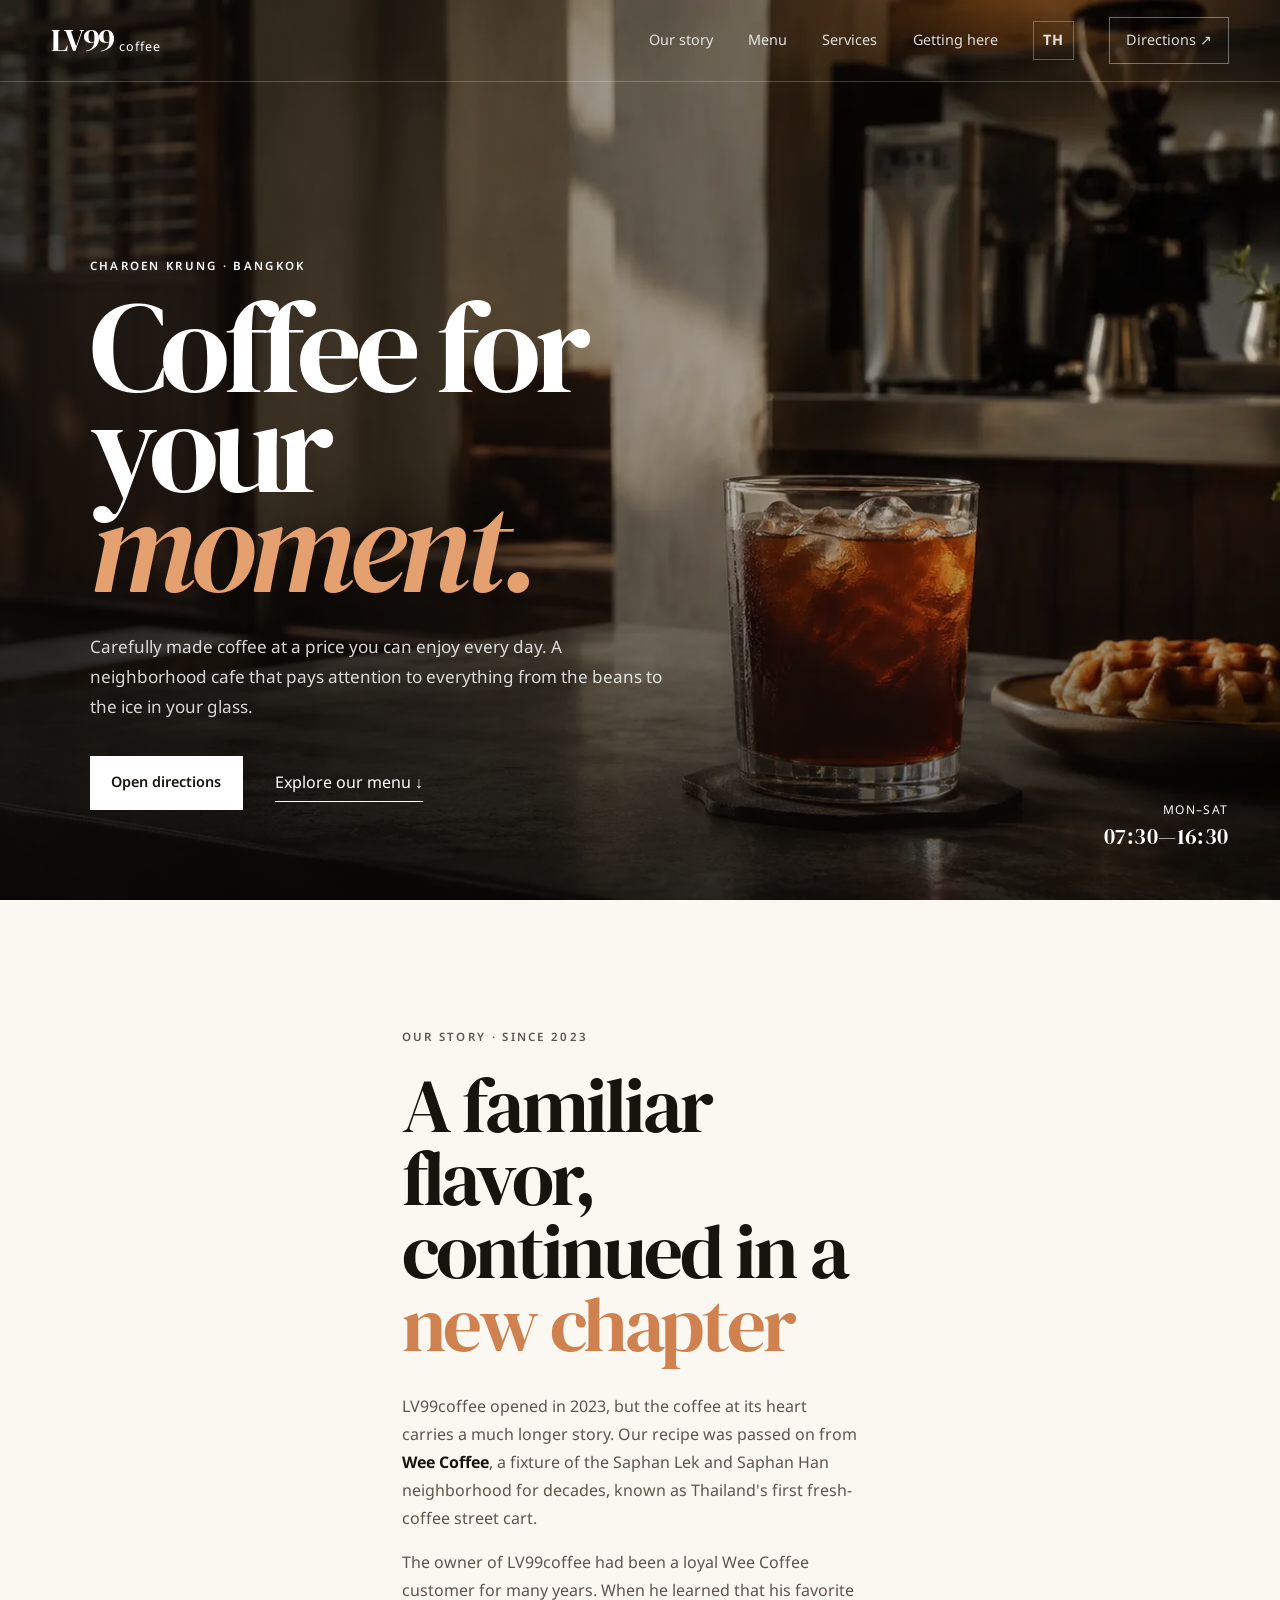
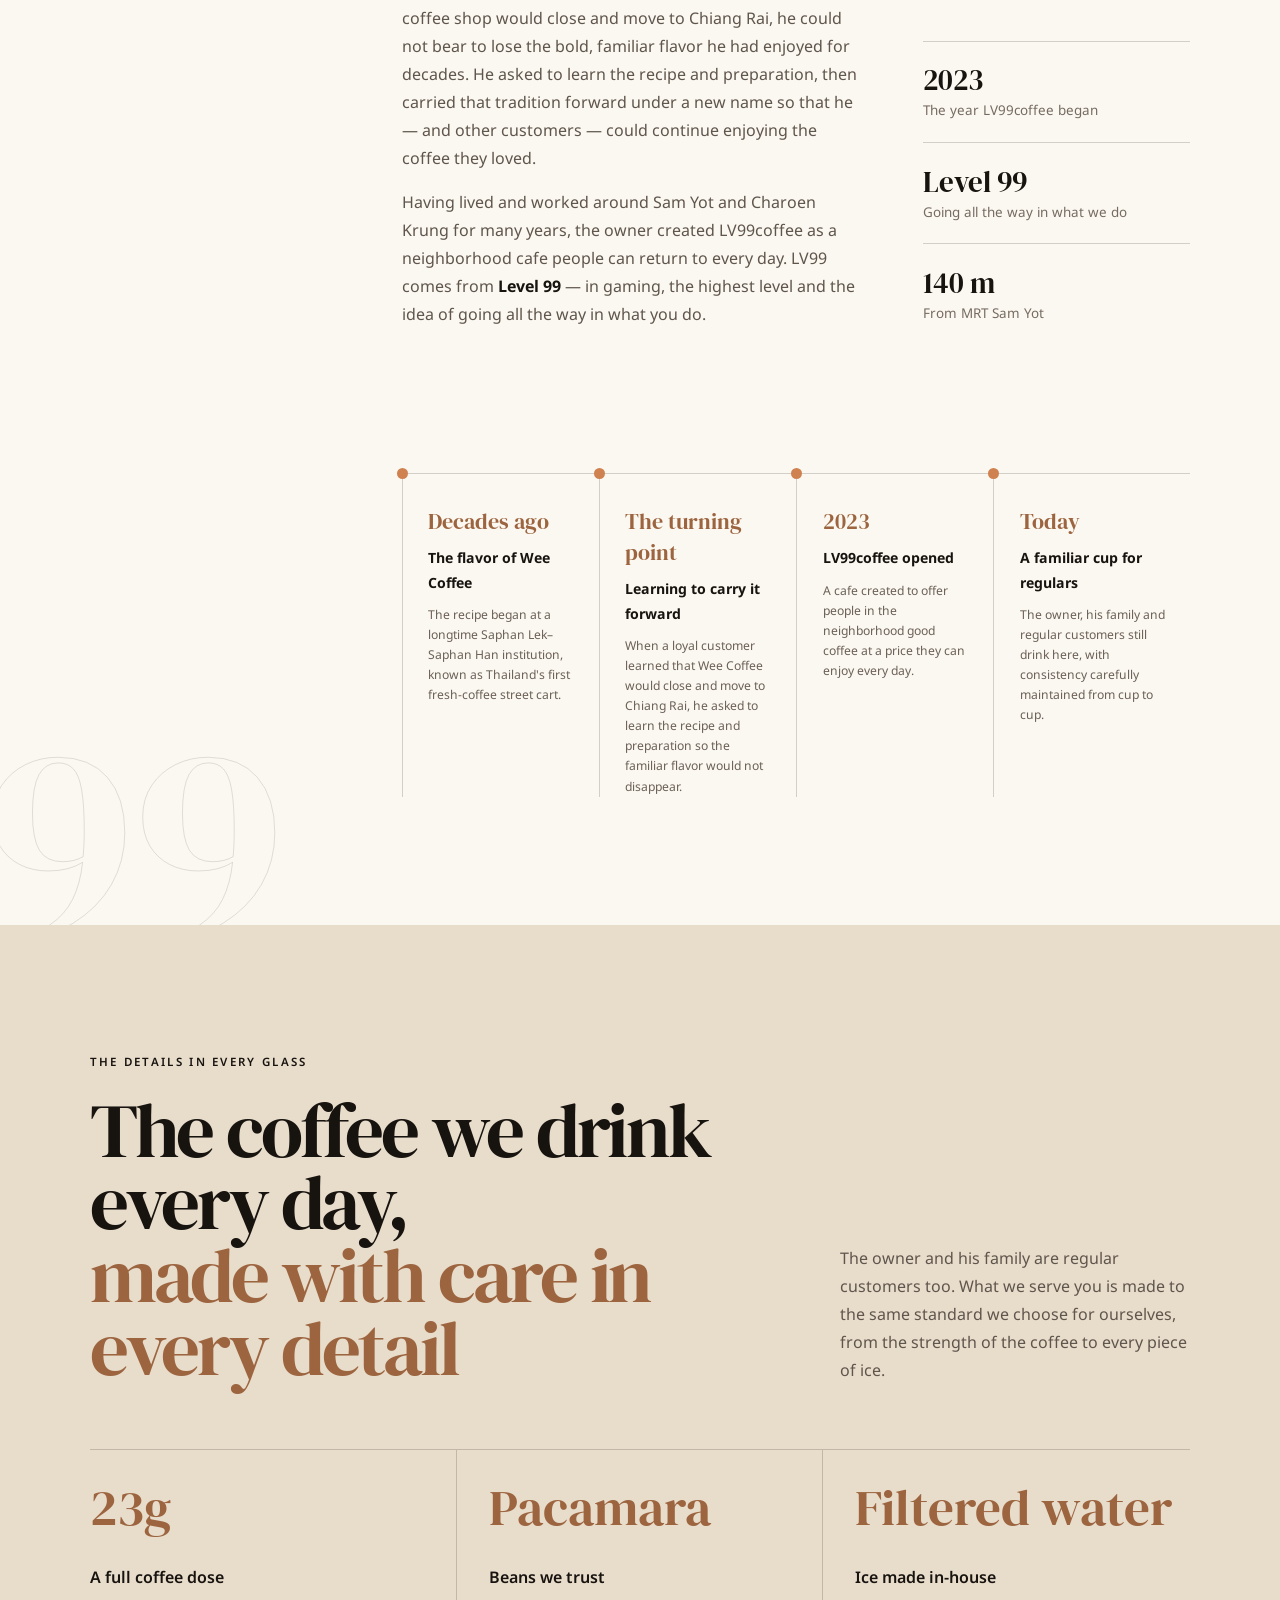
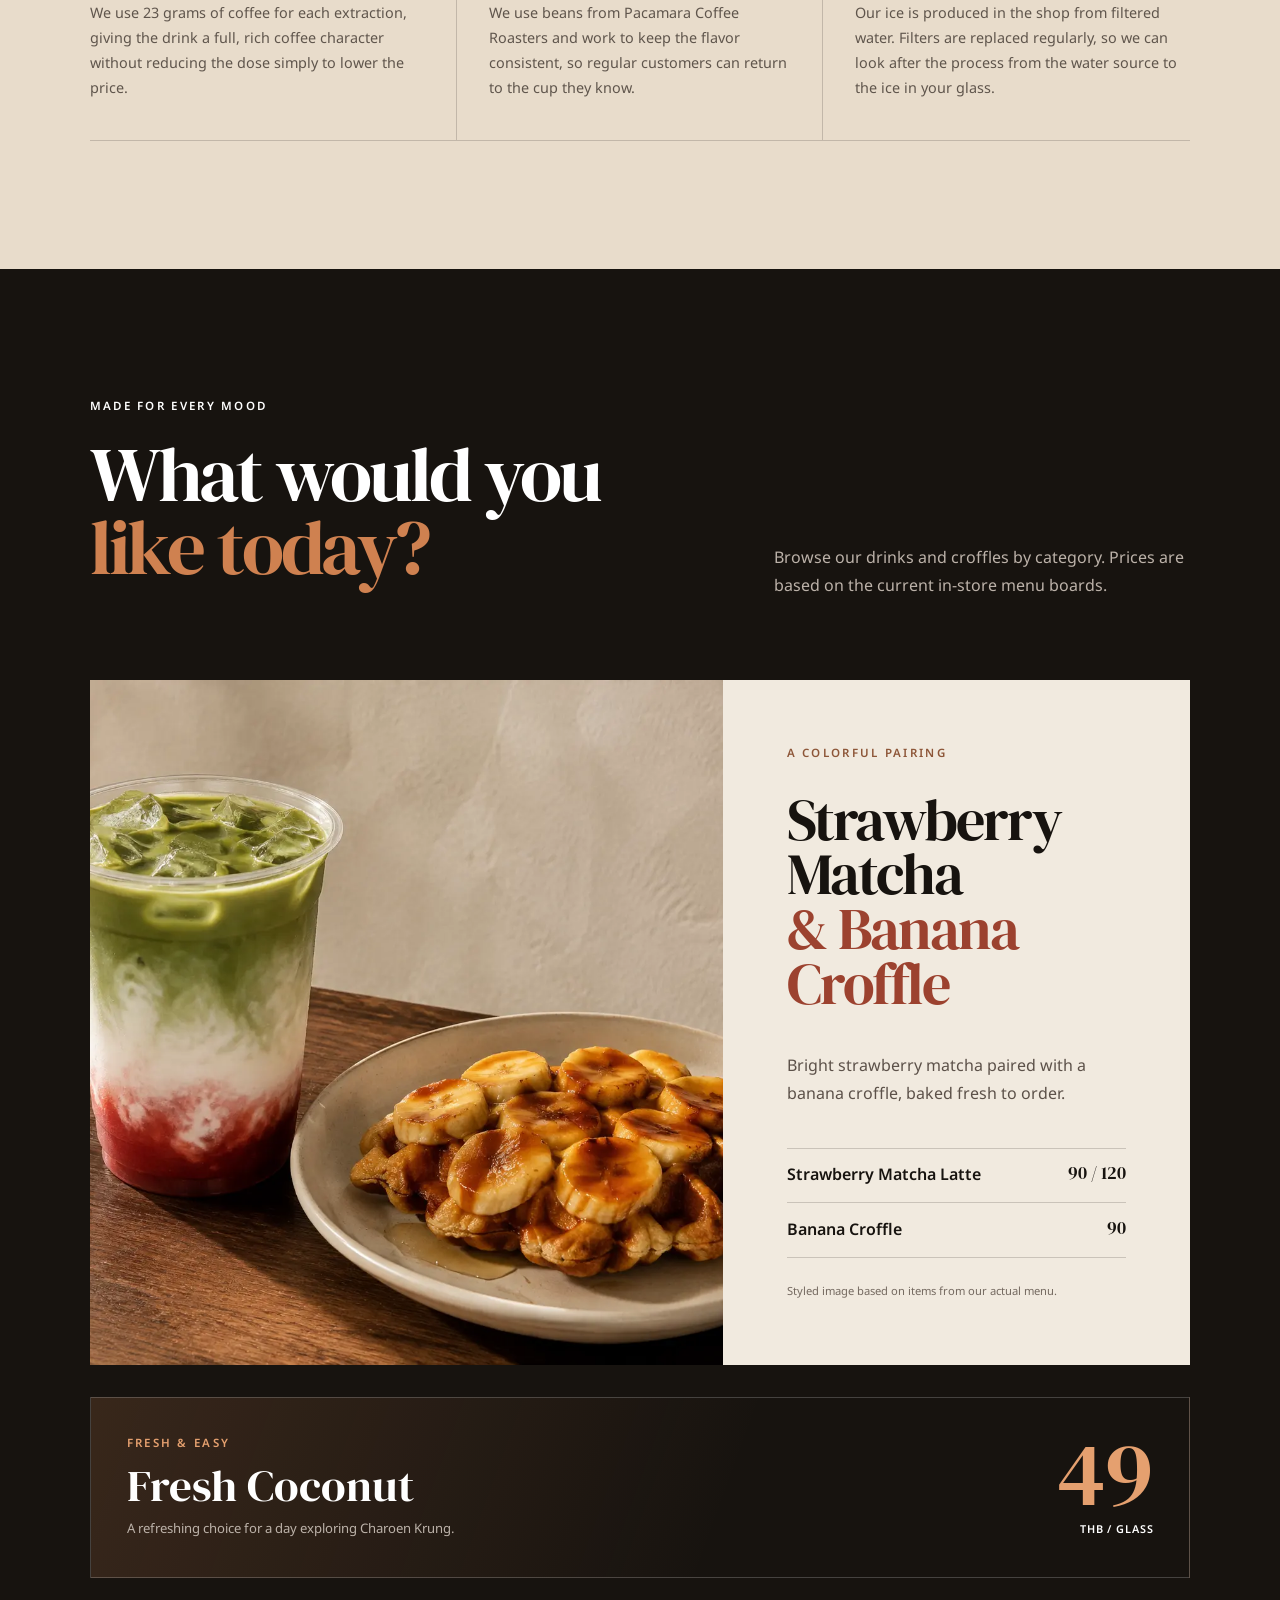
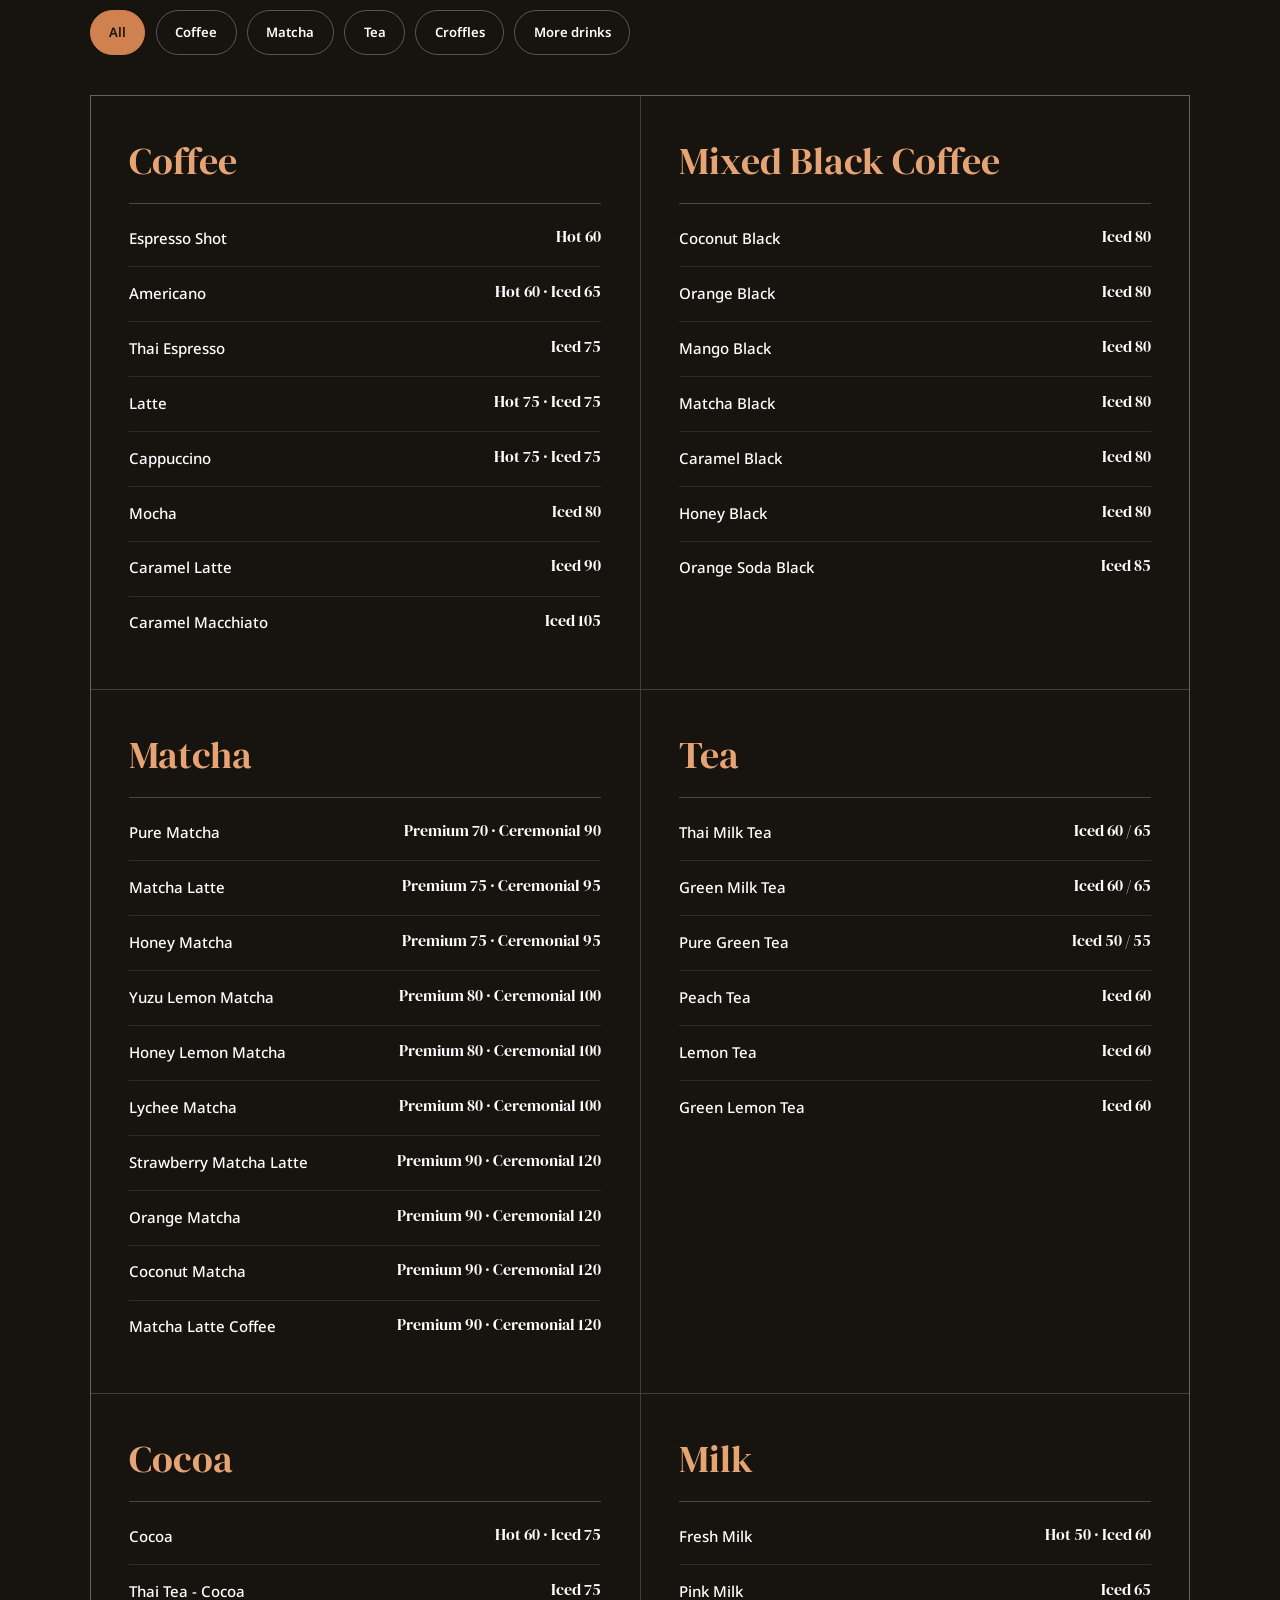
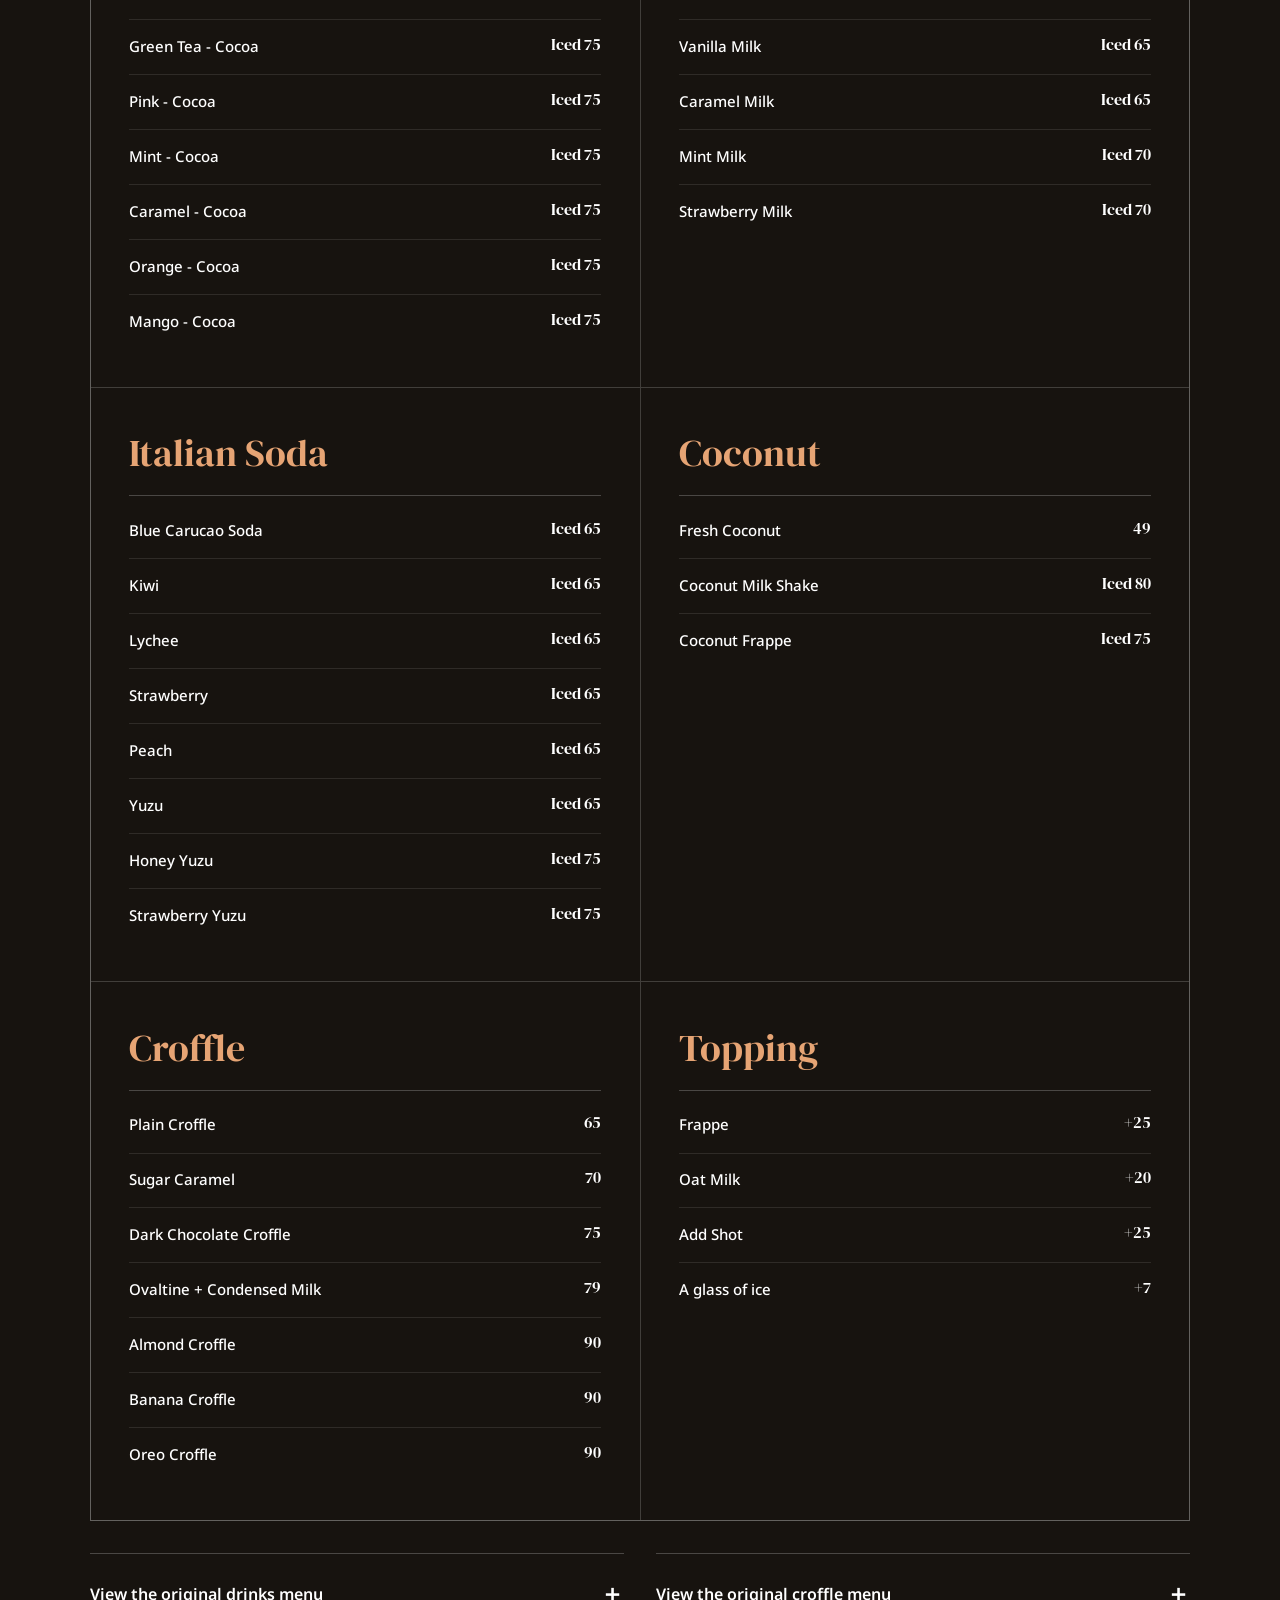
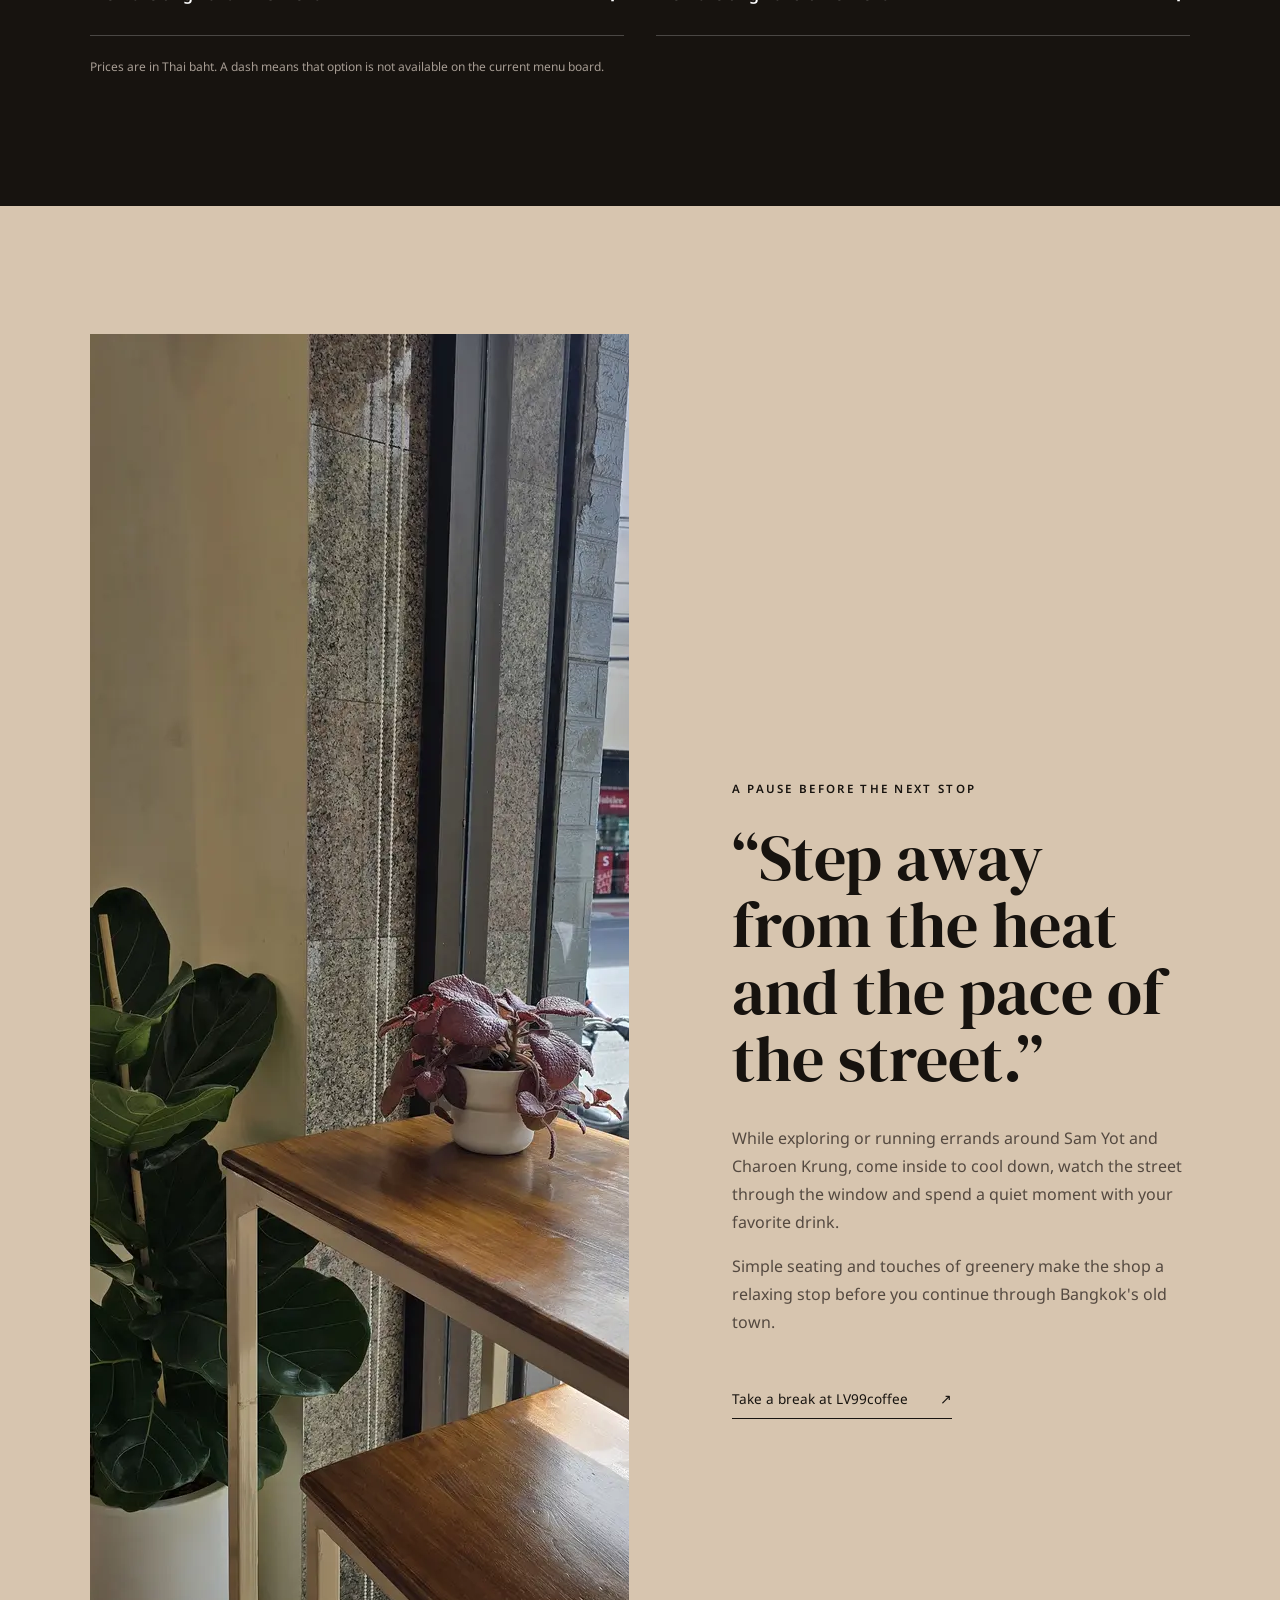
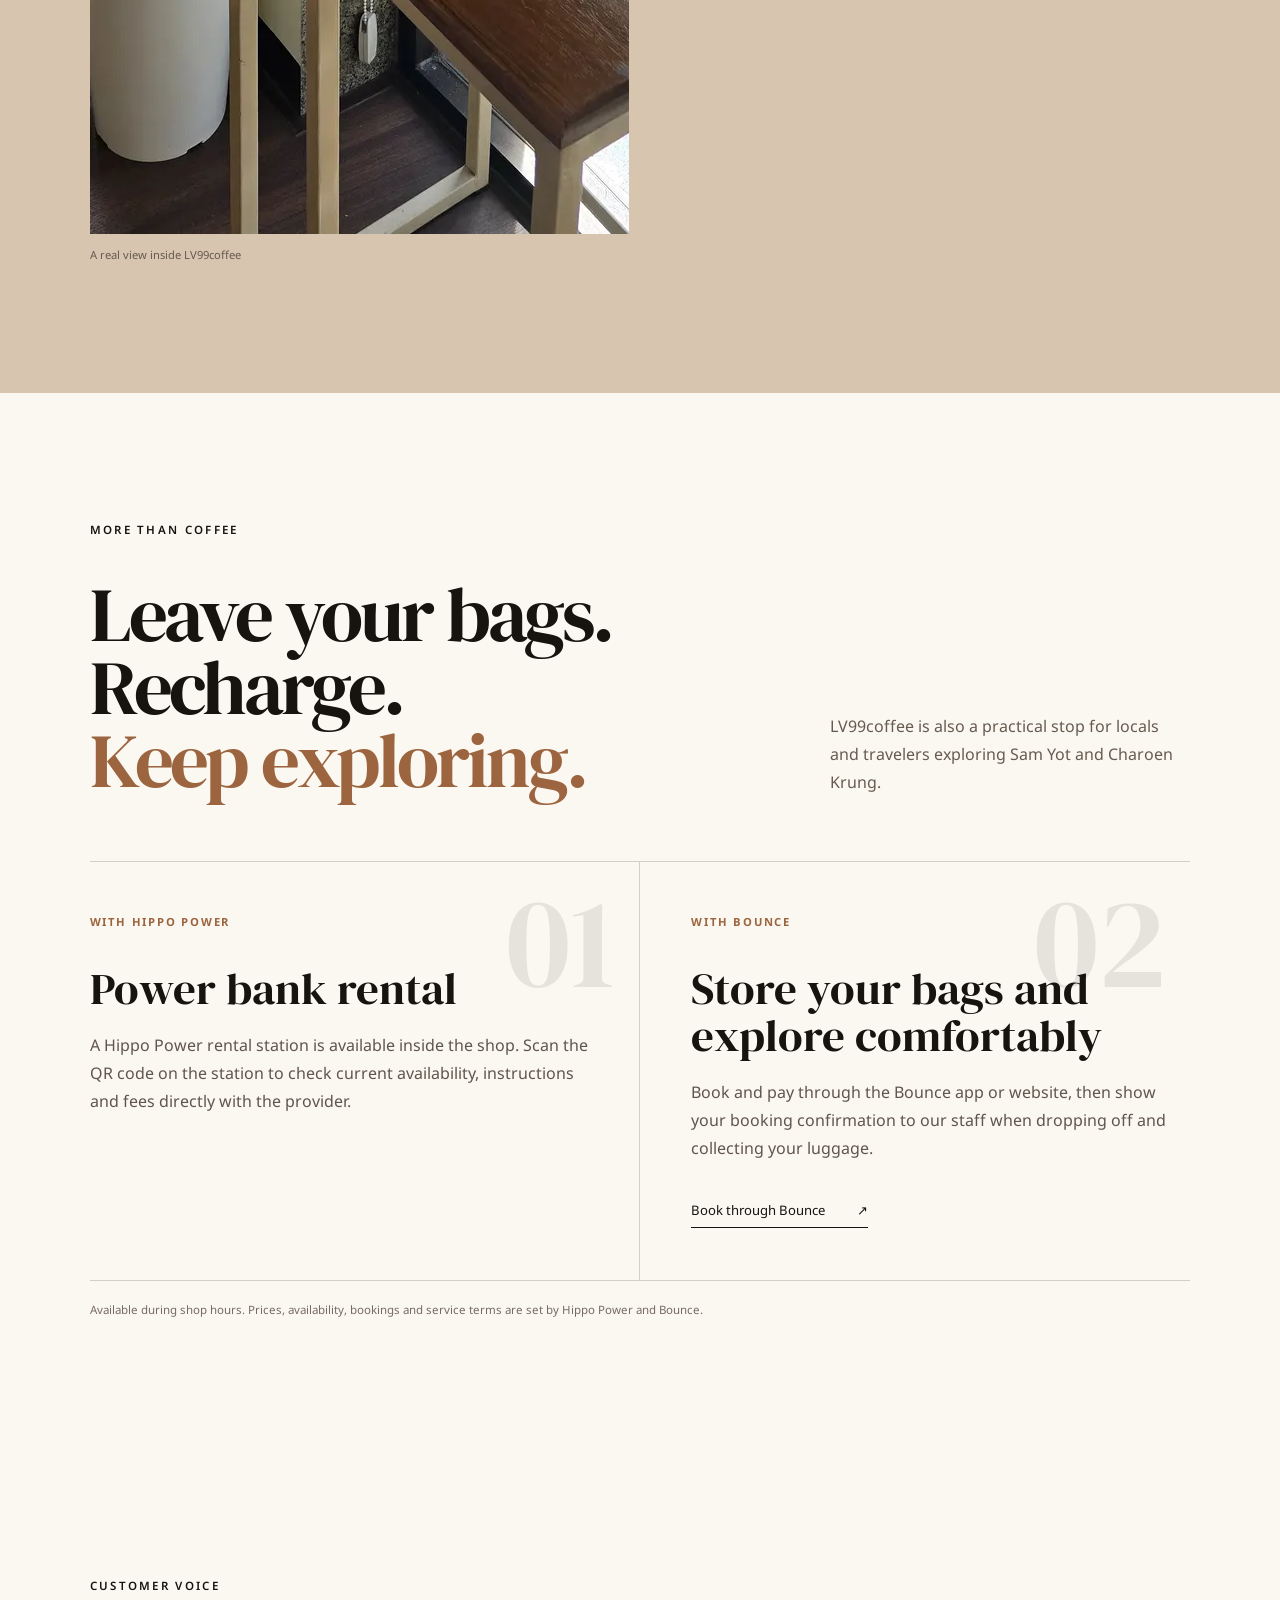
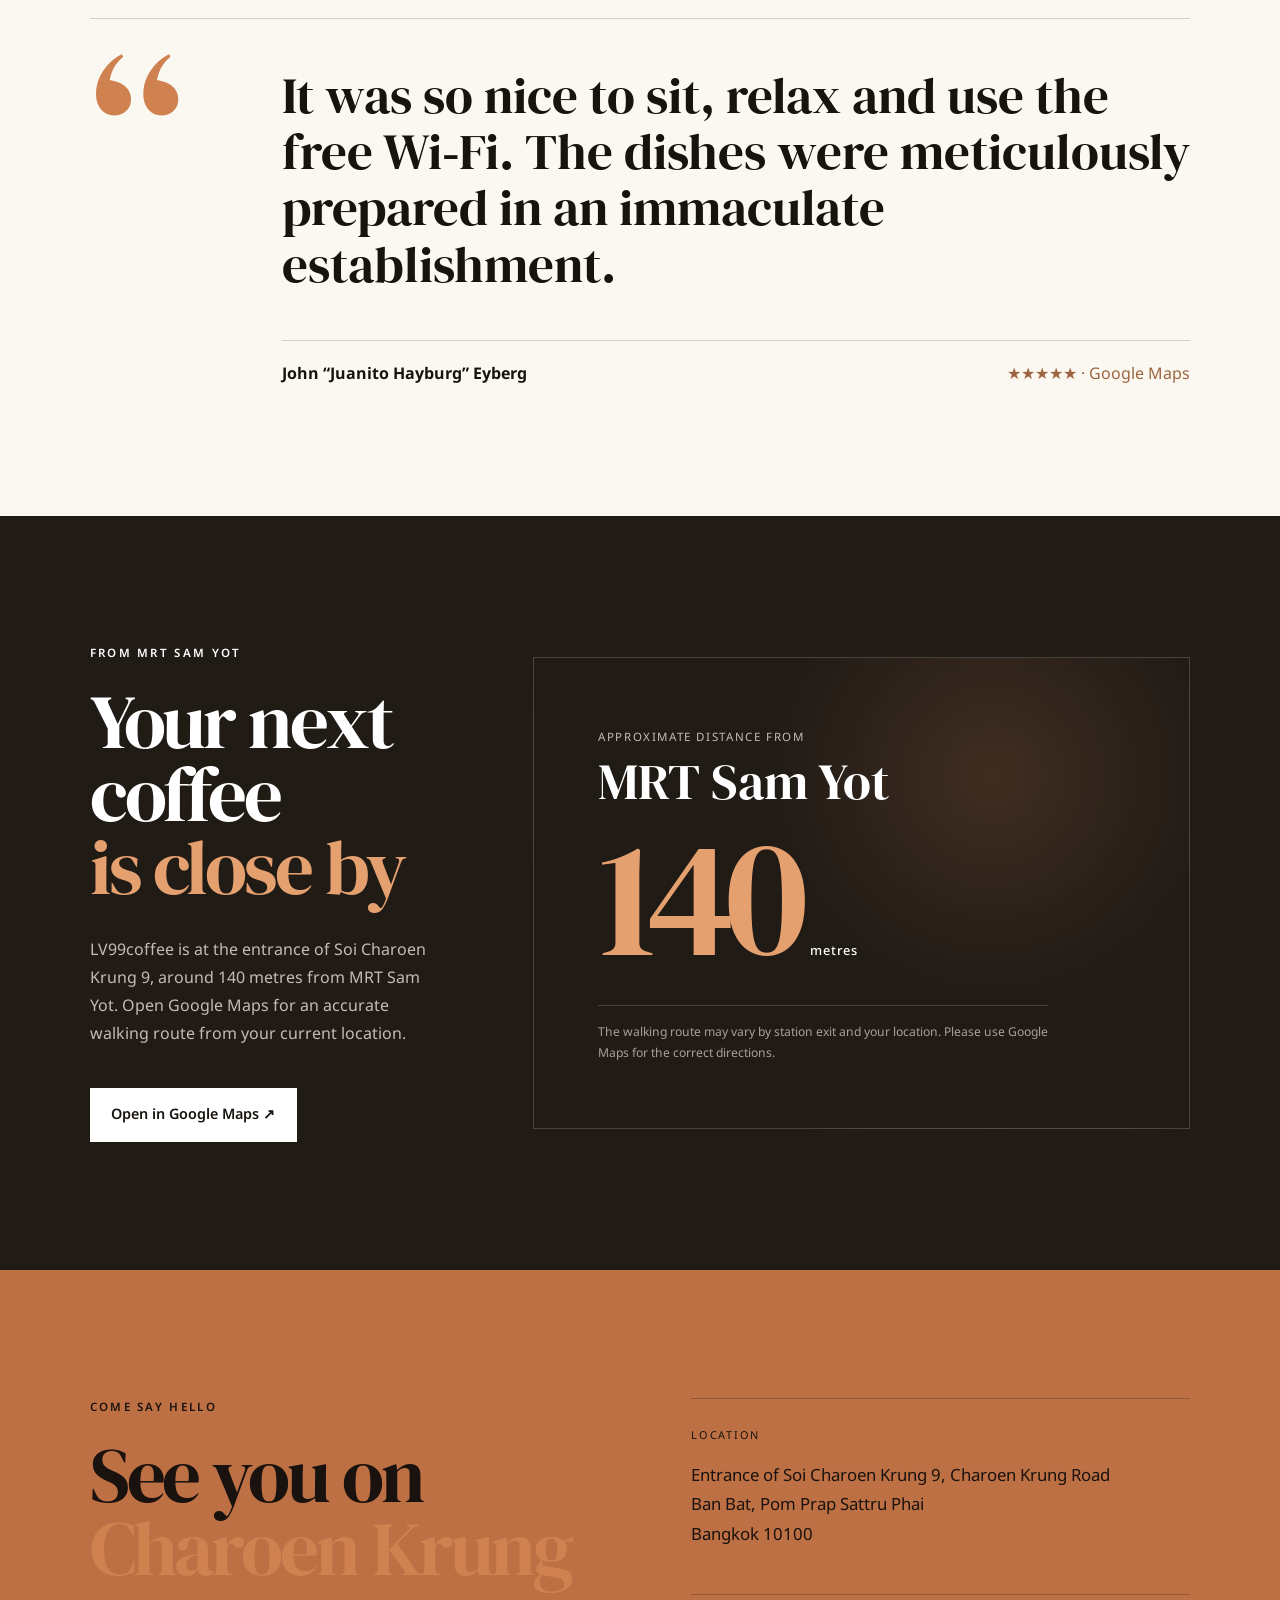
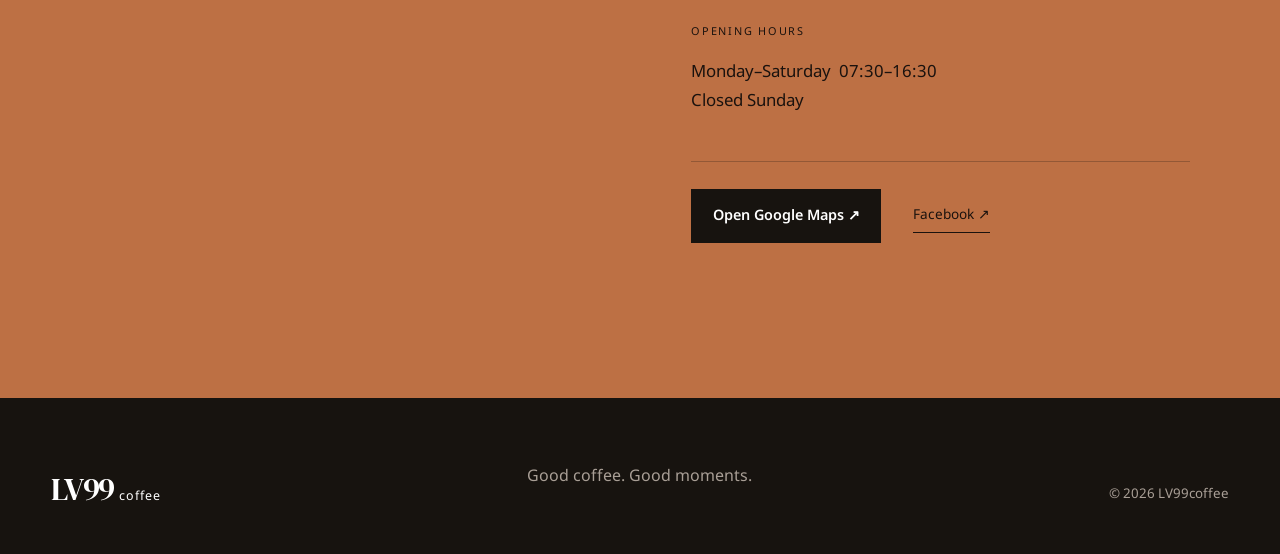
==== commit 90ef15bf: "Refine origin story around Wee Coffee" ====
--- a/en/index.html
+++ b/en/index.html
@@ -32,9 +32,9 @@
     </section>
     <section class="intro section" id="story">
       <div class="intro-number" aria-hidden="true">99</div>
-      <div class="intro-copy reveal"><p class="eyebrow">Our story · Since 2023</p><h2>From a shipping shop<br>to a <span>neighborhood cafe</span></h2><p>LV99coffee opened in 2023 in a space that had previously been a shipping shop run by the owner's wife. Around the same time, the cafe where the owner had enjoyed coffee for years closed and moved to Chiang Rai. That moment of change became the beginning of a coffee shop he had long wanted to create.</p><p>Having lived and worked around Sam Yot and Charoen Krung for many years, the owner wanted the shop to belong naturally to the neighborhood: a welcoming stop where people can return for a good cup every day.</p><p>LV99 comes from <strong>Level 99</strong> — in gaming, the highest level and the idea of going all the way in what you do. Here, it means giving every cup our full attention.</p></div>
+      <div class="intro-copy reveal"><p class="eyebrow">Our story · Since 2023</p><h2>A familiar flavor,<br>continued in a <span>new chapter</span></h2><p>LV99coffee opened in 2023, but the coffee at its heart carries a much longer story. Our recipe was passed on from <strong>Wee Coffee</strong>, a fixture of the Saphan Lek and Saphan Han neighborhood for decades, known as Thailand's first fresh-coffee street cart.</p><p>The owner of LV99coffee had been a loyal Wee Coffee customer for many years. When he learned that his favorite coffee shop would close and move to Chiang Rai, he could not bear to lose the bold, familiar flavor he had enjoyed for decades. He asked to learn the recipe and preparation, then carried that tradition forward under a new name so that he — and other customers — could continue enjoying the coffee they loved.</p><p>Having lived and worked around Sam Yot and Charoen Krung for many years, the owner created LV99coffee as a neighborhood cafe people can return to every day. LV99 comes from <strong>Level 99</strong> — in gaming, the highest level and the idea of going all the way in what you do.</p></div>
       <dl class="facts reveal"><div><dt>2023</dt><dd>The year LV99coffee began</dd></div><div><dt>Level 99</dt><dd>Going all the way in what we do</dd></div><div><dt>140 m</dt><dd>From MRT Sam Yot</dd></div></dl>
-      <ol class="story-timeline reveal" aria-label="The story of LV99coffee"><li><span class="timeline-time">Before 2023</span><strong>A family shipping shop</strong><span>This space was the shipping shop run by the owner's wife before the business reached a turning point.</span></li><li><span class="timeline-time">The turning point</span><strong>A favorite cafe moved away</strong><span>When the cafe he had visited for years moved to Chiang Rai, a love of coffee began to become a plan for a shop of his own.</span></li><li><span class="timeline-time">2023</span><strong>LV99coffee opened</strong><span>A cafe created to offer people in the neighborhood good coffee at a price they can enjoy every day.</span></li><li><span class="timeline-time">Today</span><strong>A familiar cup for regulars</strong><span>The owner, his family and regular customers still drink here, with consistency carefully maintained from cup to cup.</span></li></ol>
+      <ol class="story-timeline reveal" aria-label="The story of LV99coffee"><li><span class="timeline-time">Decades ago</span><strong>The flavor of Wee Coffee</strong><span>The recipe began at a longtime Saphan Lek–Saphan Han institution, known as Thailand's first fresh-coffee street cart.</span></li><li><span class="timeline-time">The turning point</span><strong>Learning to carry it forward</strong><span>When a loyal customer learned that Wee Coffee would close and move to Chiang Rai, he asked to learn the recipe and preparation so the familiar flavor would not disappear.</span></li><li><span class="timeline-time">2023</span><strong>LV99coffee opened</strong><span>A cafe created to offer people in the neighborhood good coffee at a price they can enjoy every day.</span></li><li><span class="timeline-time">Today</span><strong>A familiar cup for regulars</strong><span>The owner, his family and regular customers still drink here, with consistency carefully maintained from cup to cup.</span></li></ol>
     </section>
     <section class="standards section" aria-labelledby="standards-title">
       <div class="standards-heading reveal"><p class="eyebrow">The details in every glass</p><h2 id="standards-title">The coffee we drink every day,<br><span>made with care in every detail</span></h2><p>The owner and his family are regular customers too. What we serve you is made to the same standard we choose for ourselves, from the strength of the coffee to every piece of ice.</p></div>
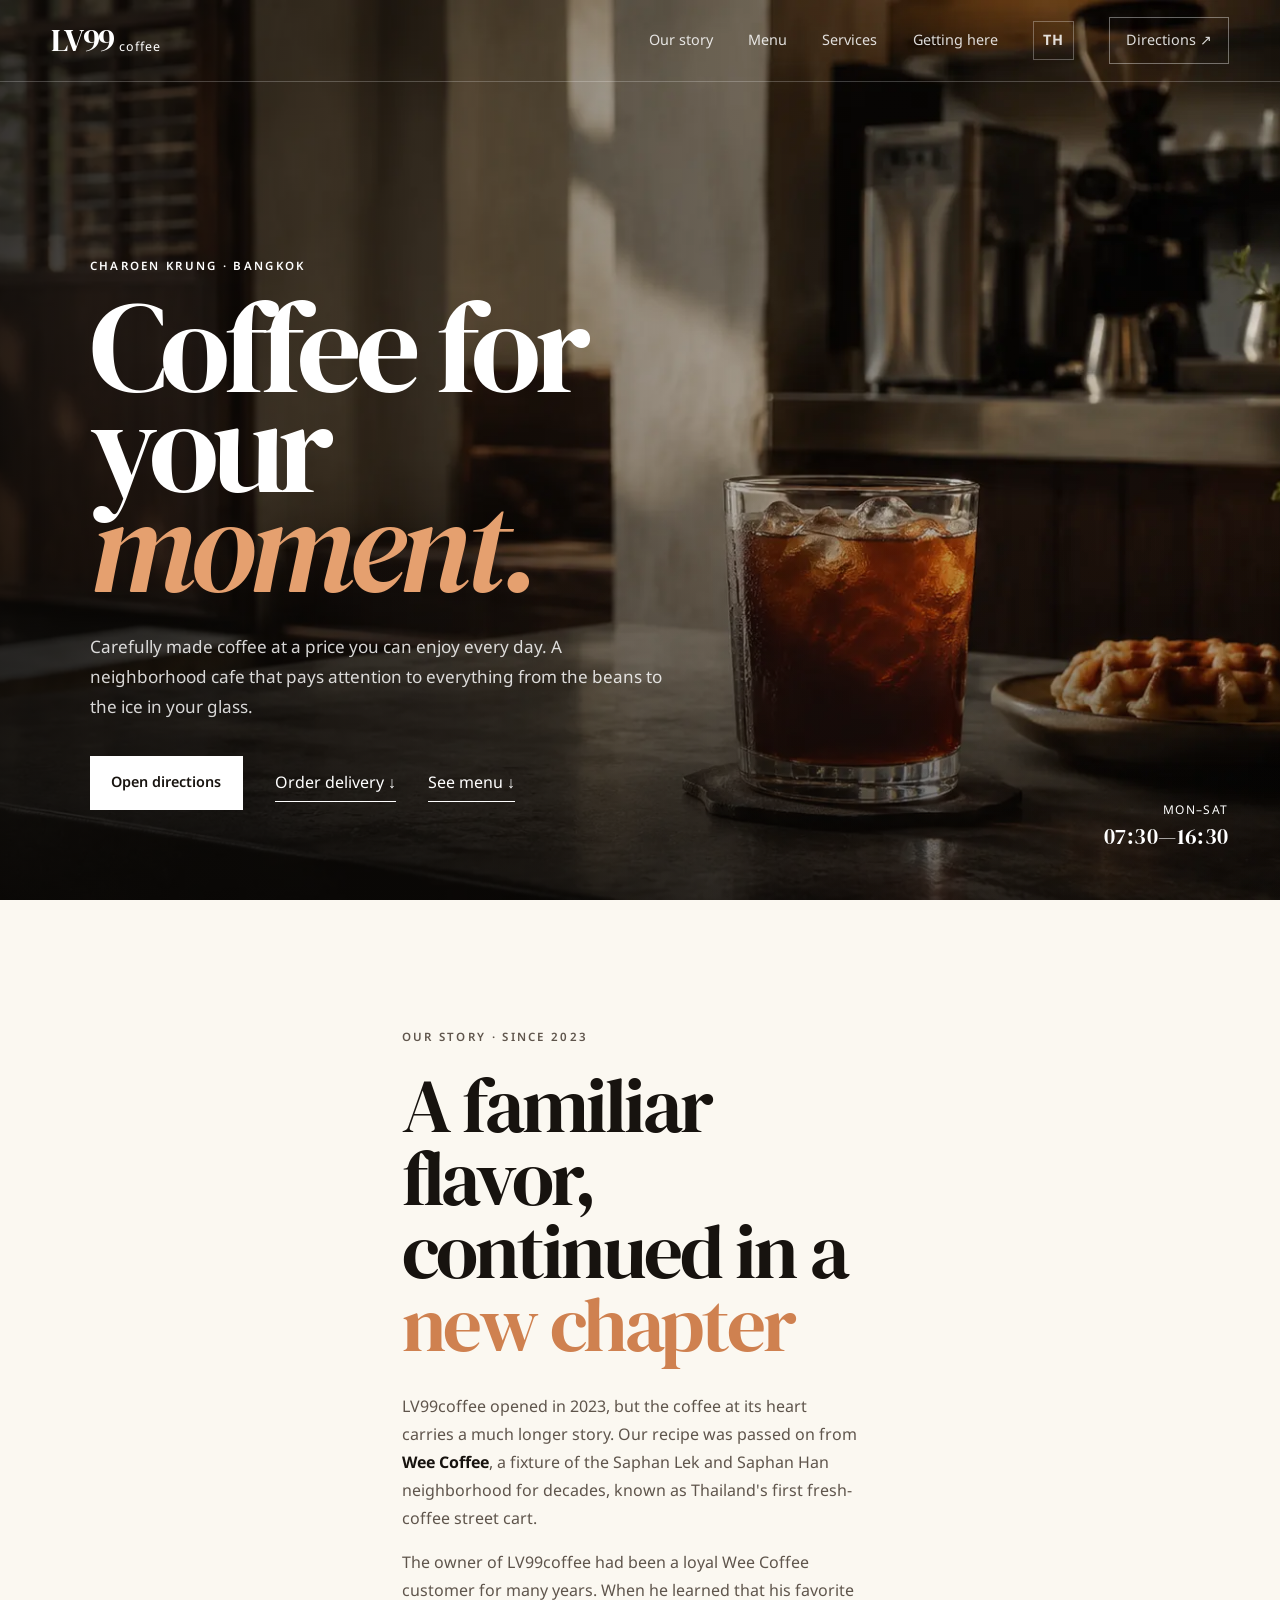
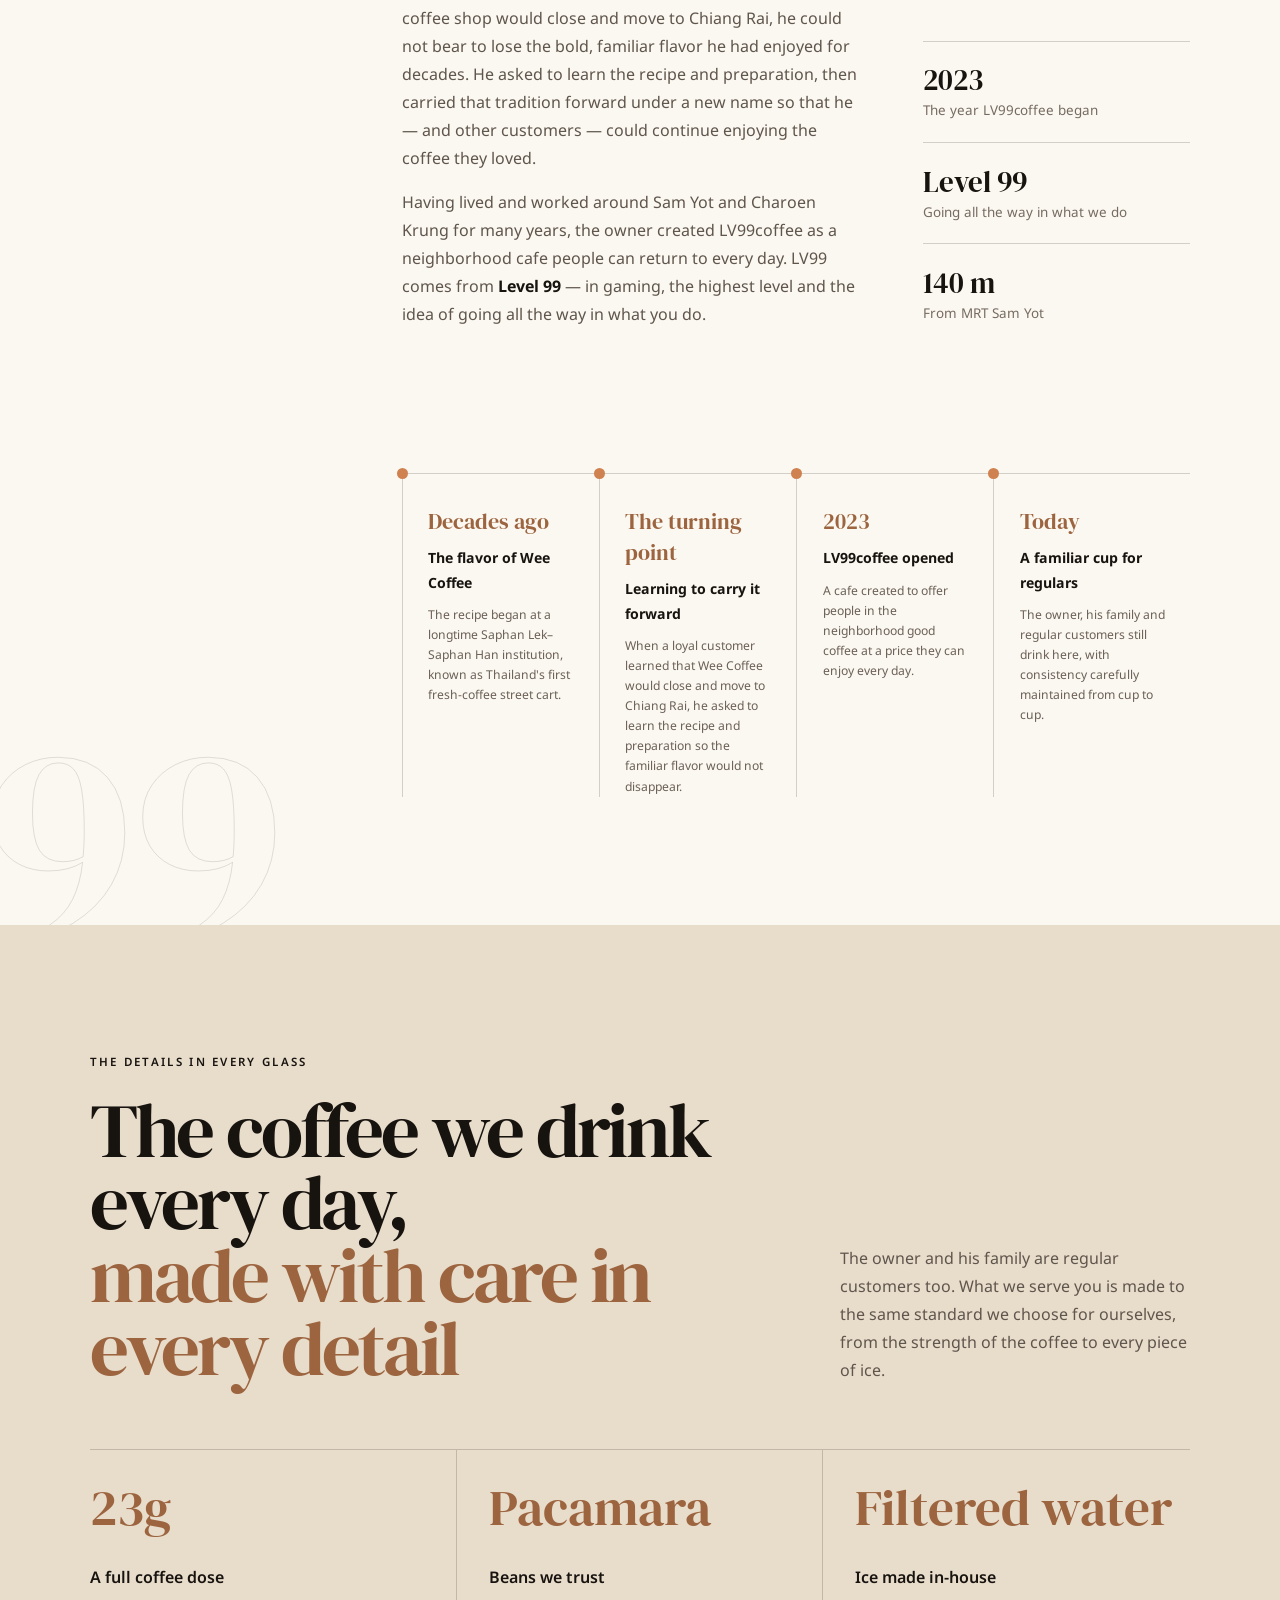
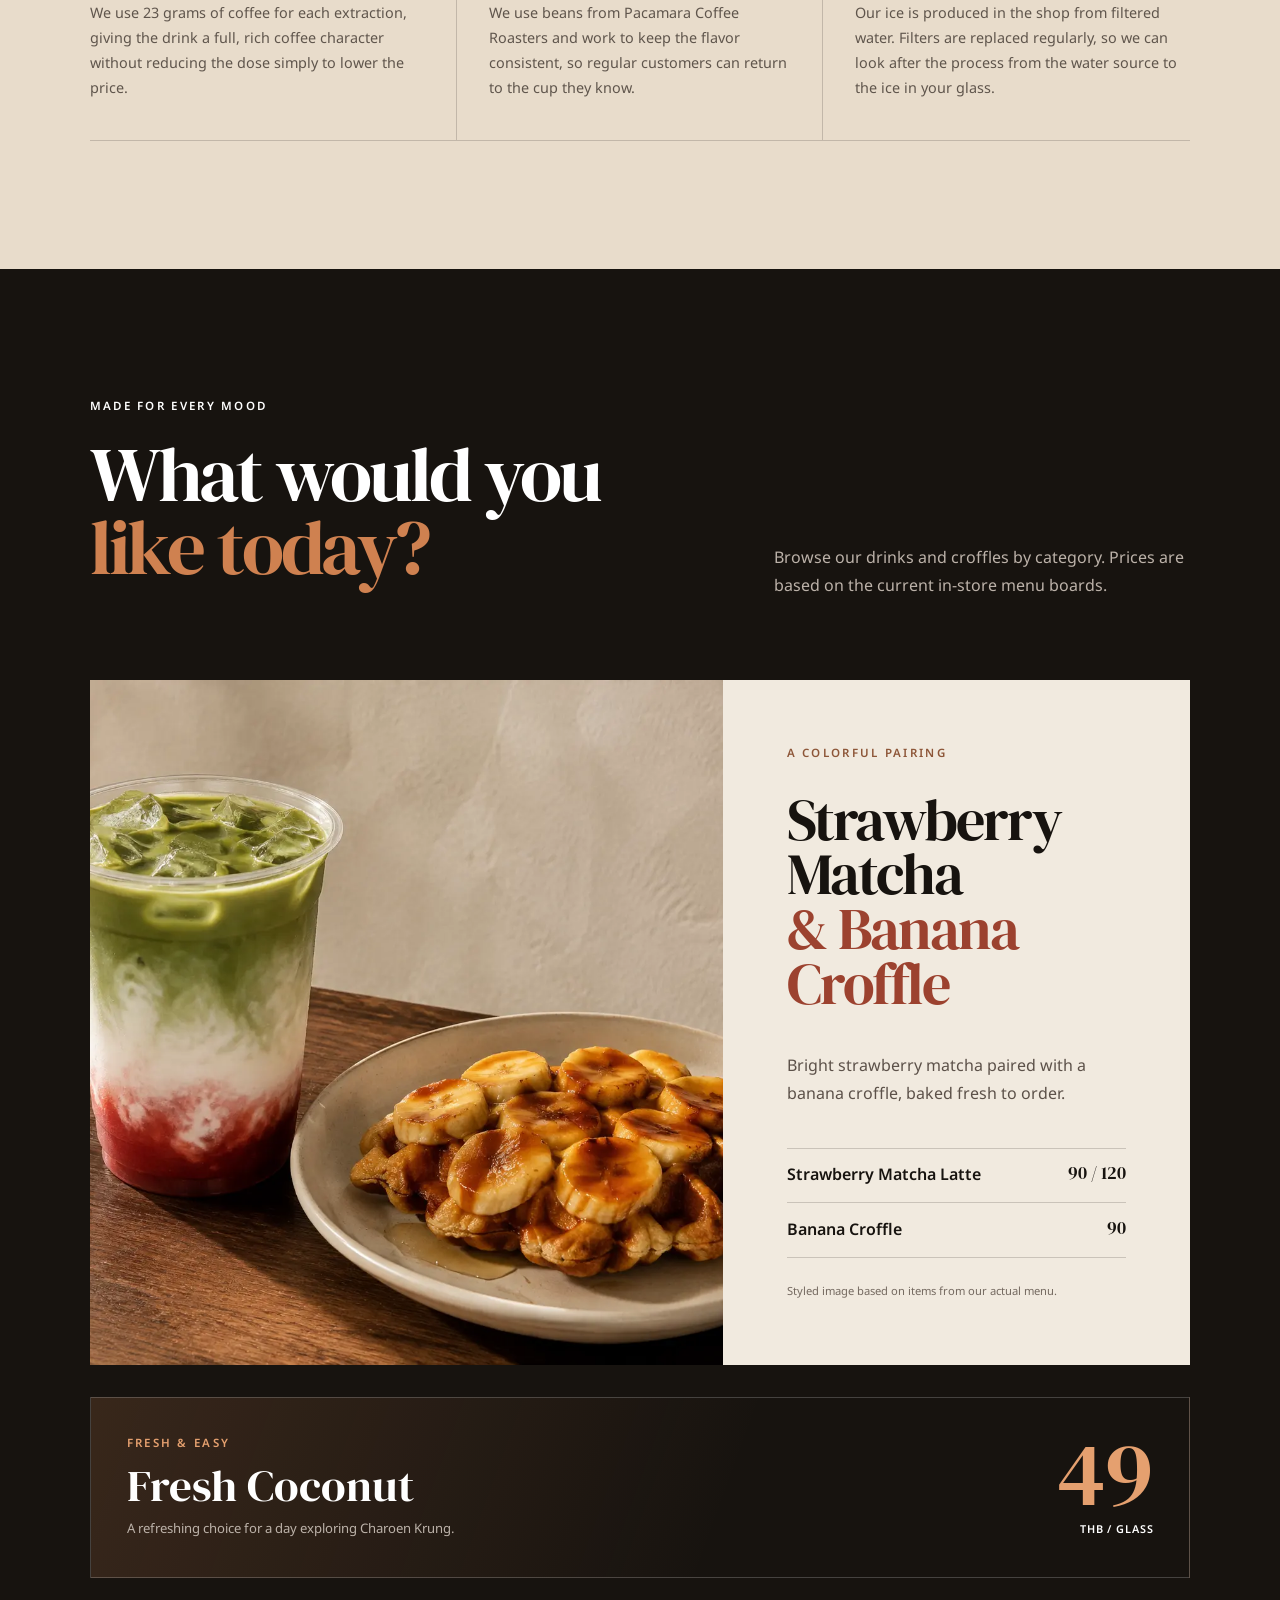
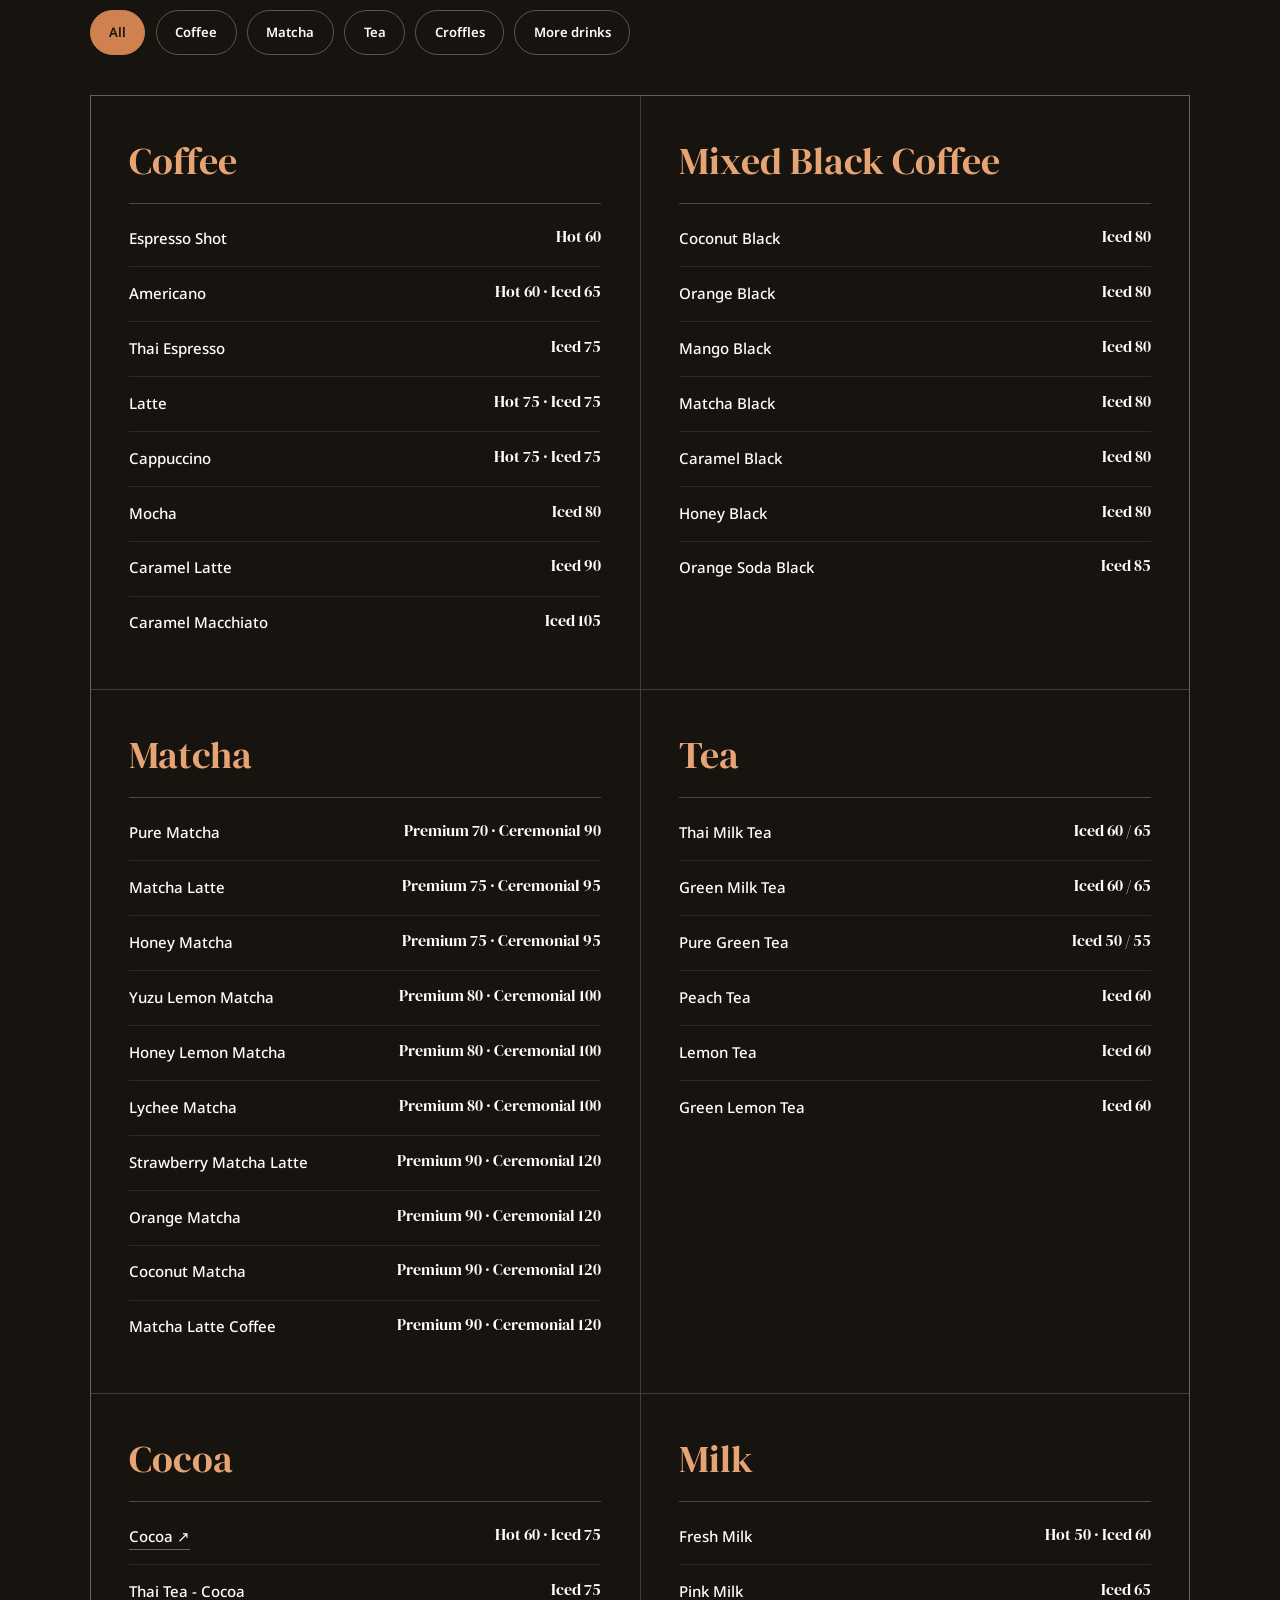
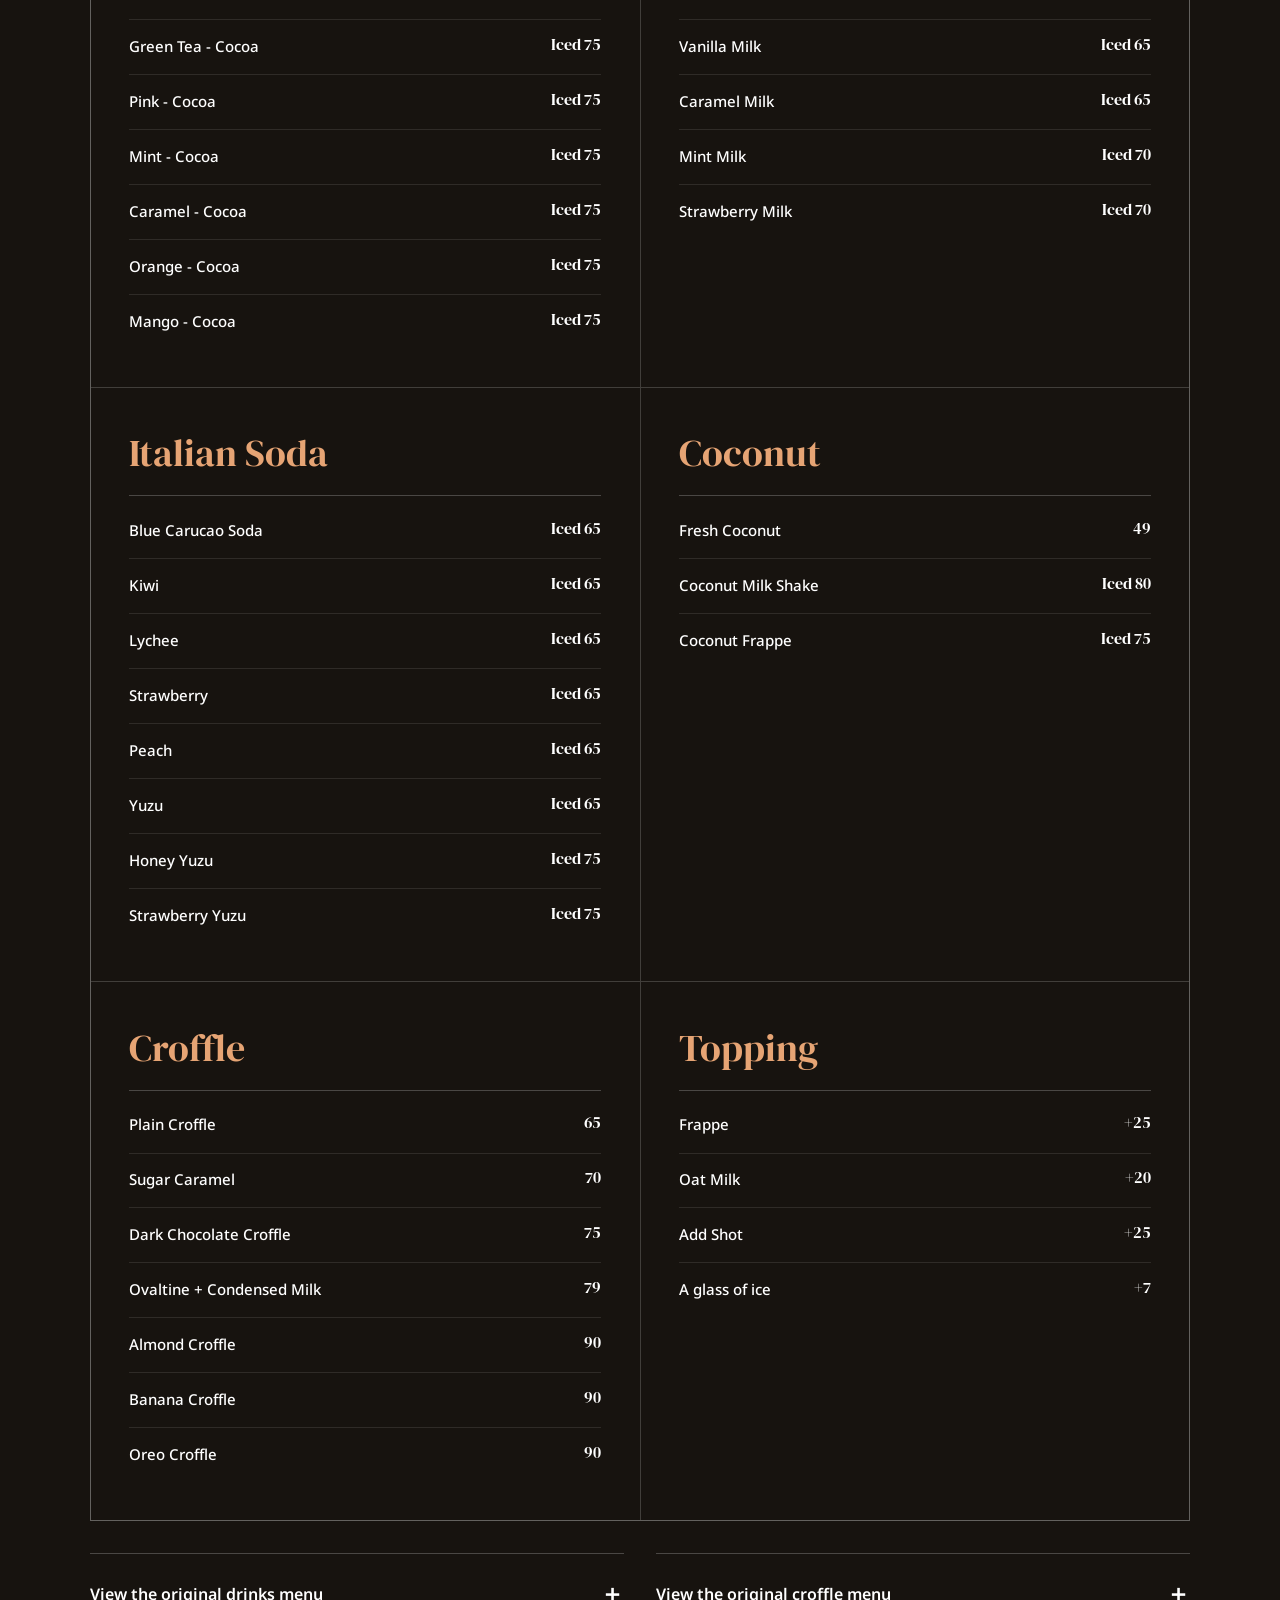
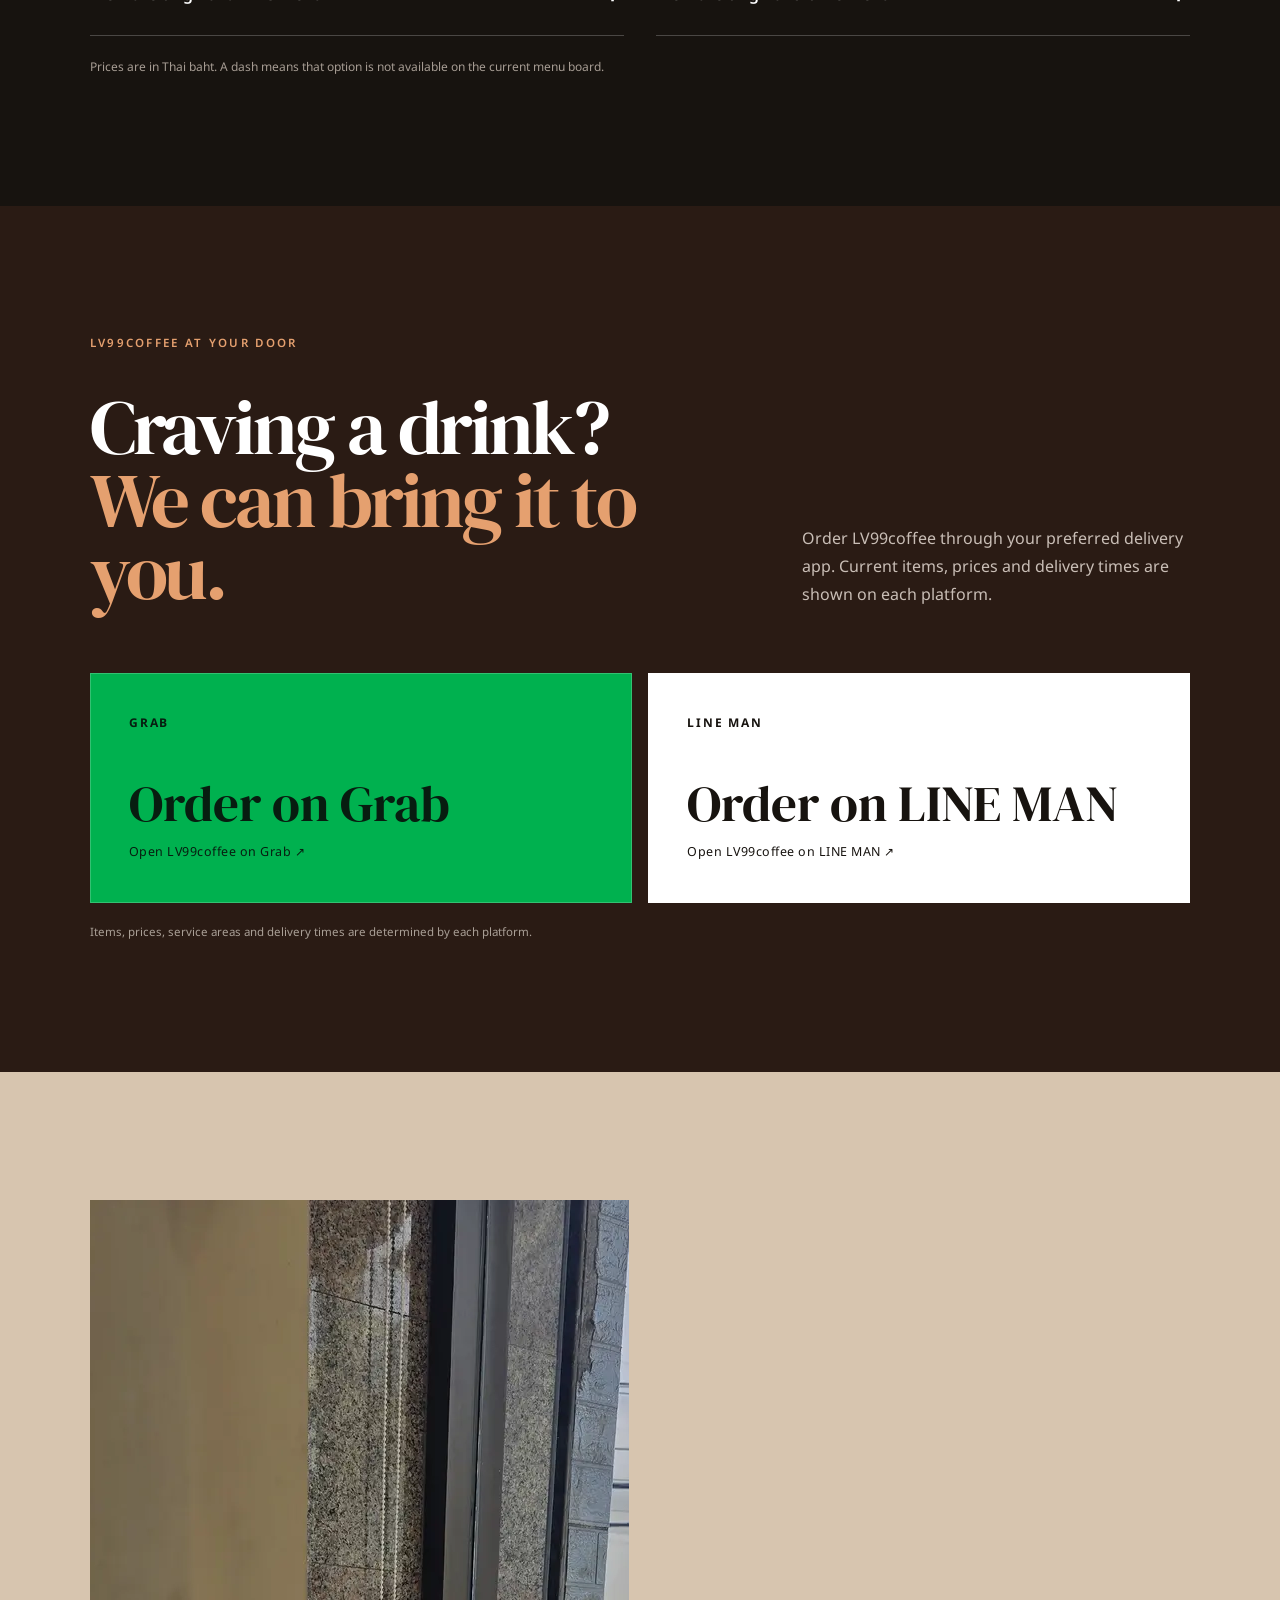
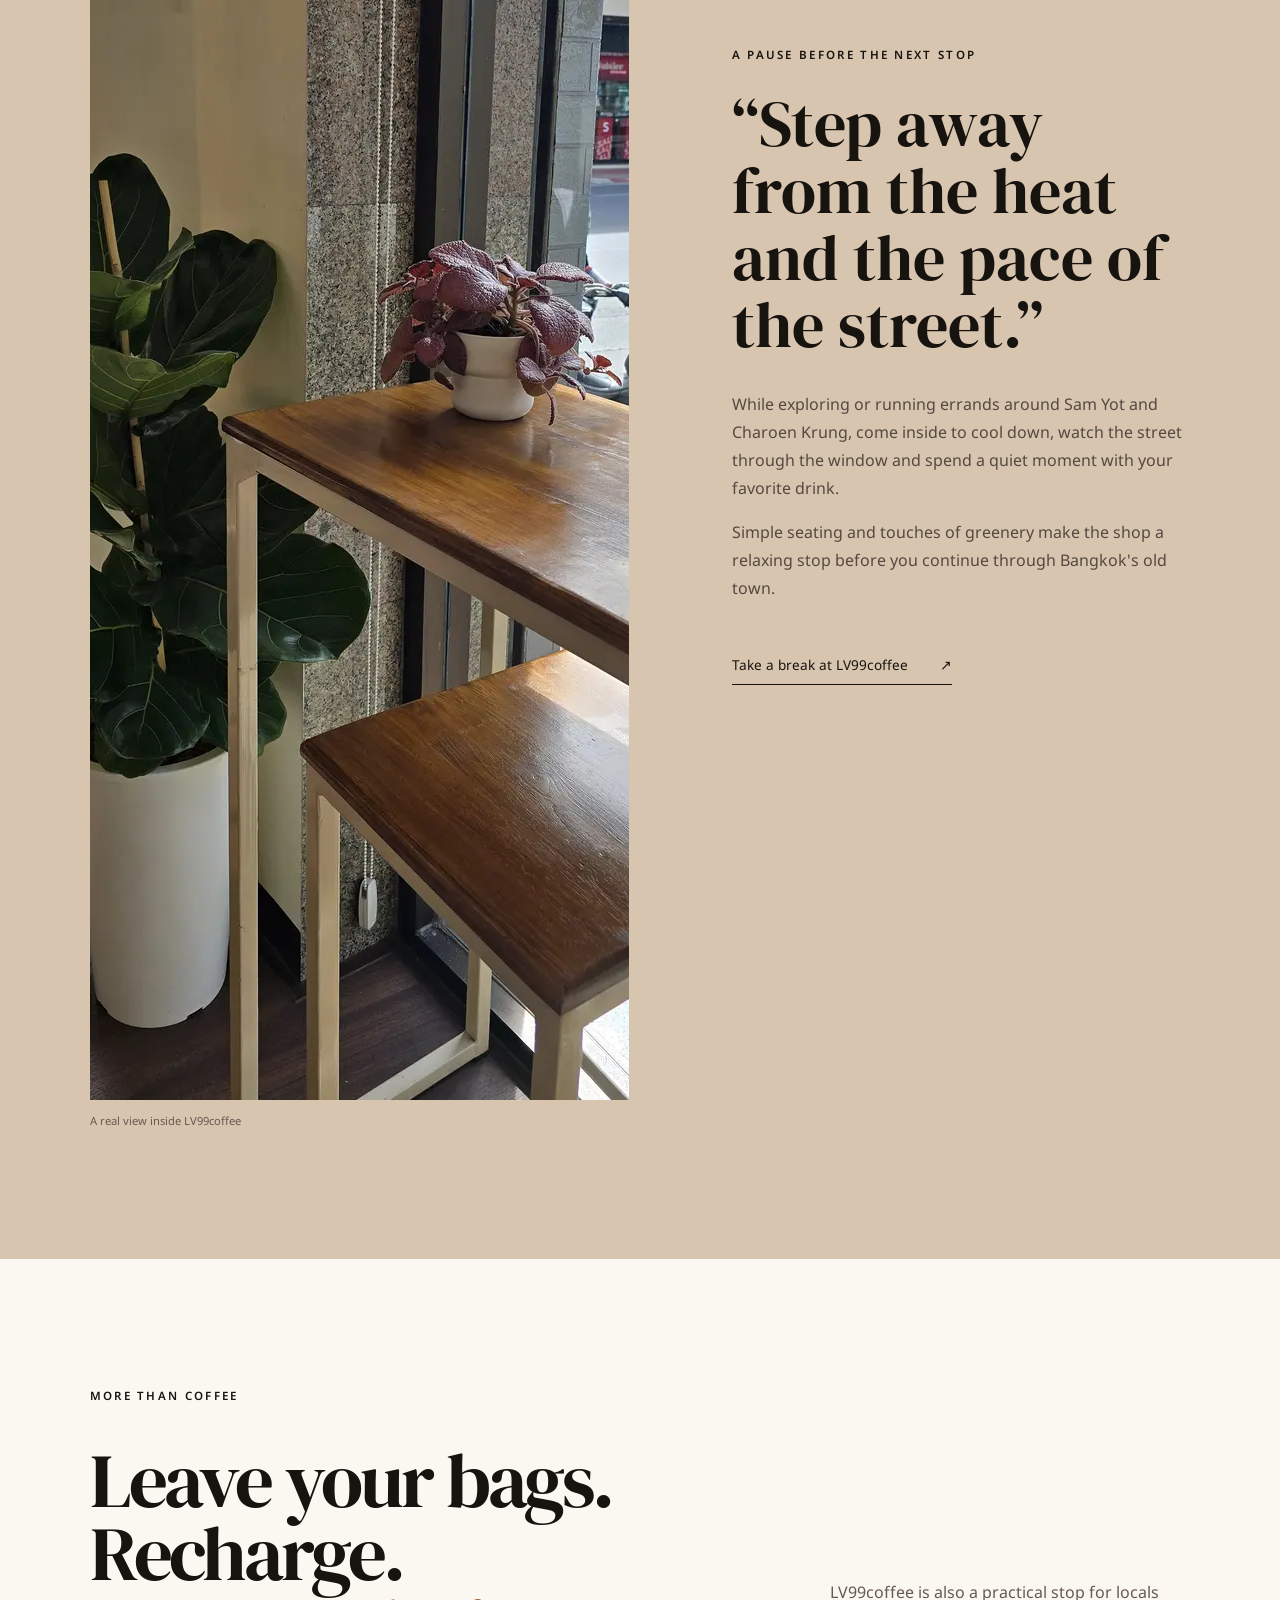
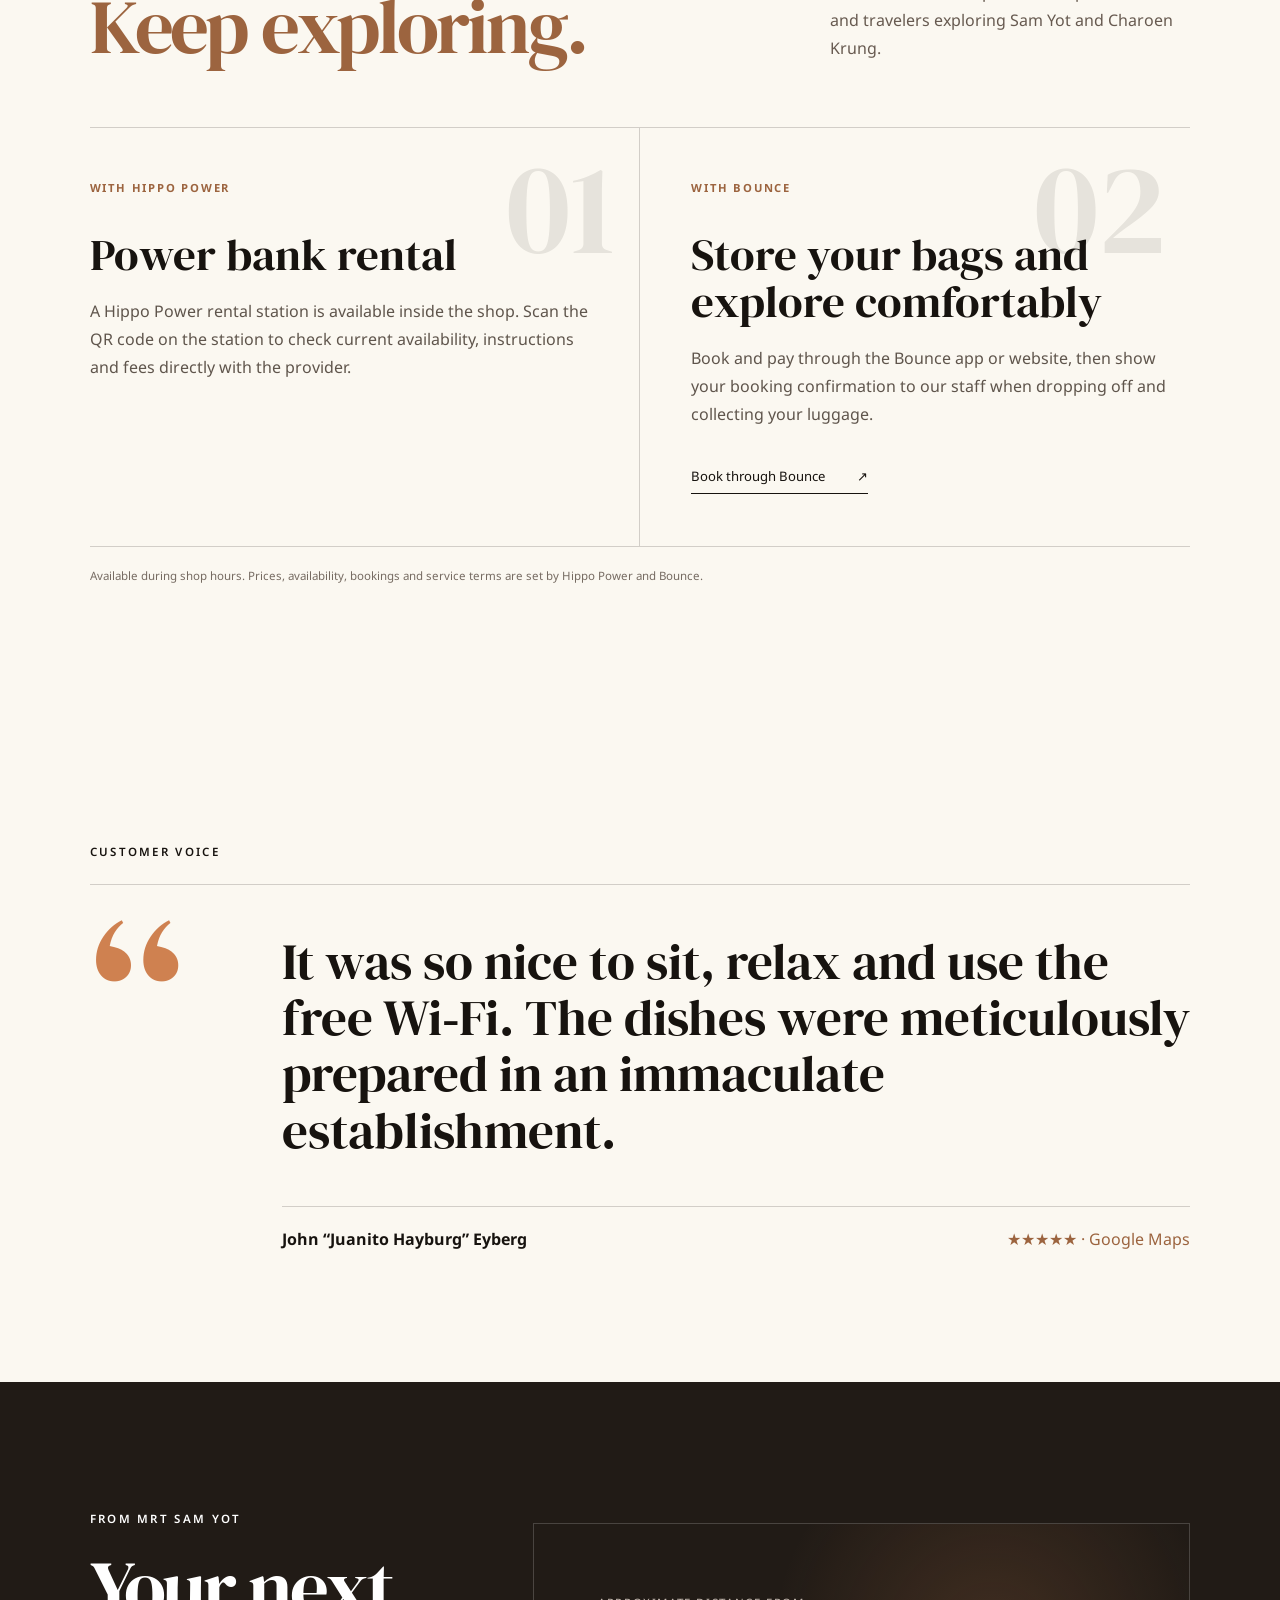
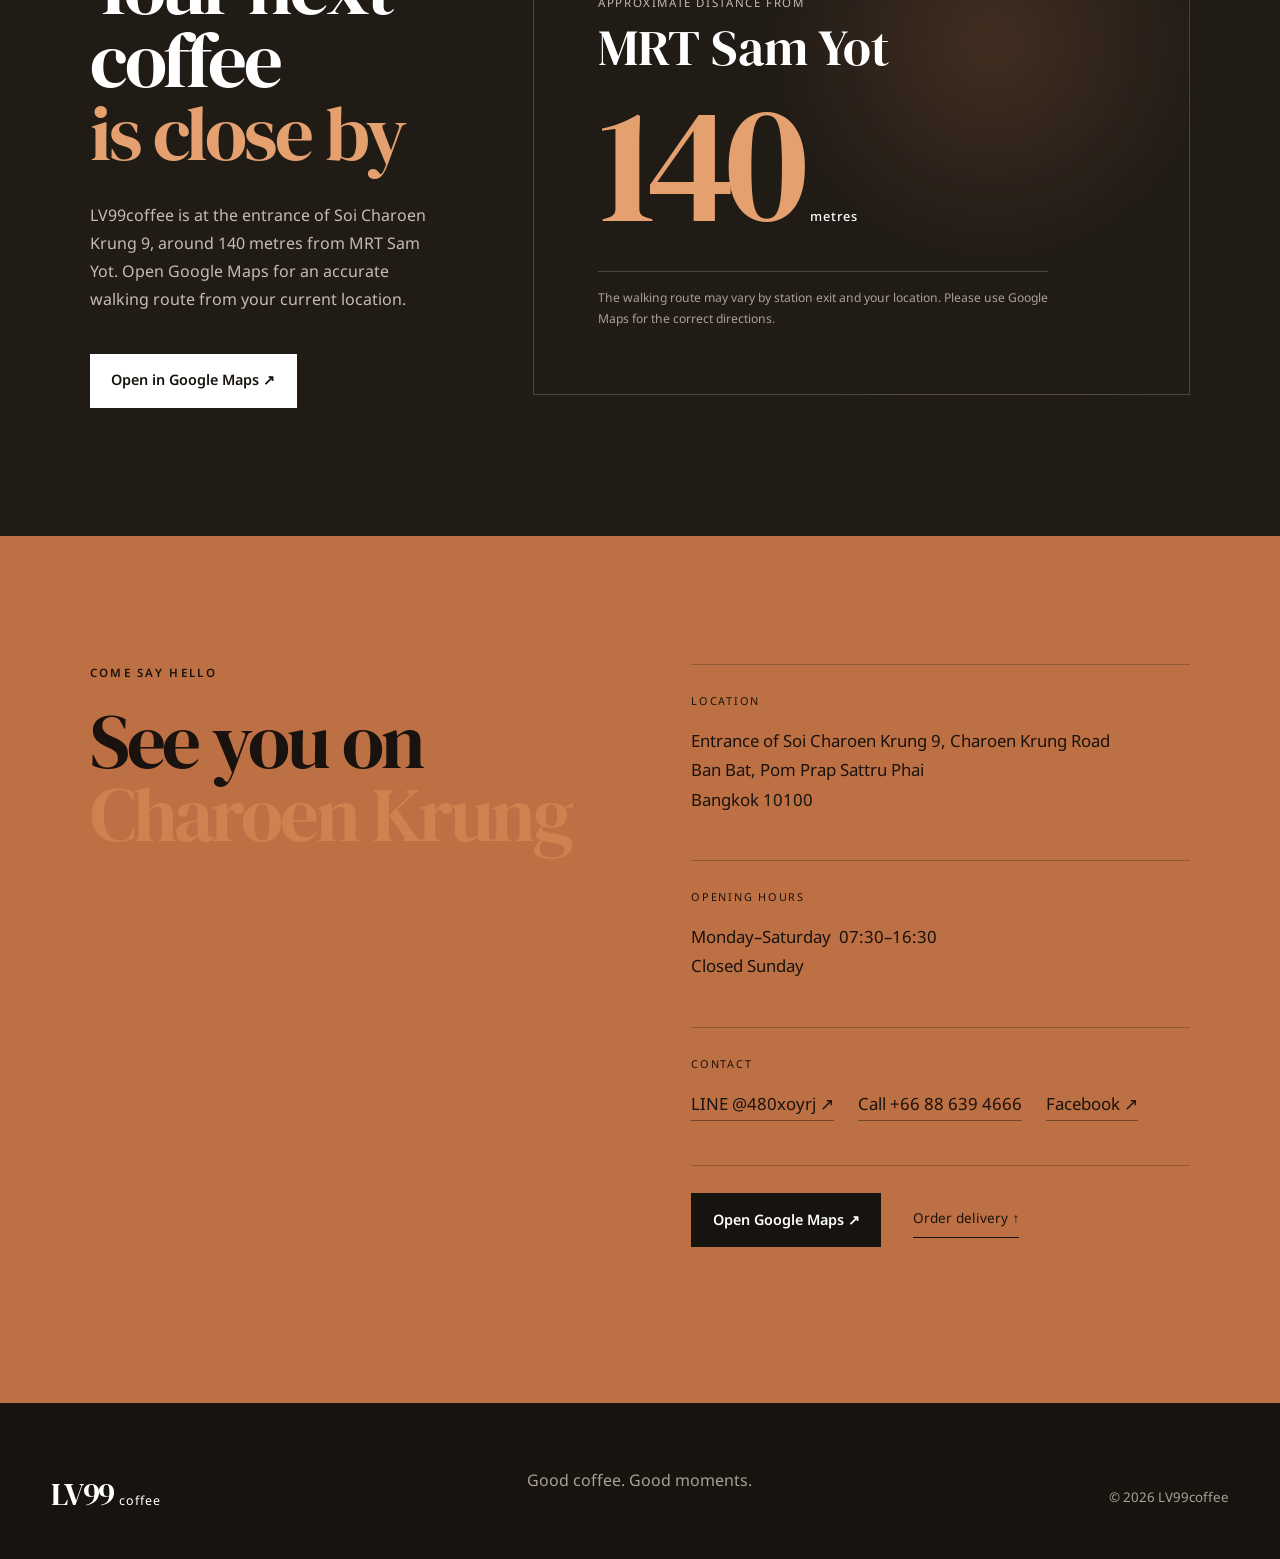
==== commit b1c1d1b5: "Add delivery ordering and shop contact details" ====
--- a/en/index.html
+++ b/en/index.html
@@ -15,7 +15,7 @@
   <link rel="preconnect" href="https://fonts.googleapis.com"><link rel="preconnect" href="https://fonts.gstatic.com" crossorigin>
   <link href="https://fonts.googleapis.com/css2?family=DM+Serif+Display&family=Noto+Sans+Thai:wght@300;400;500;600;700&display=swap" rel="stylesheet">
   <link rel="stylesheet" href="../css/styles.css"><link rel="stylesheet" href="../css/menu.css"><link rel="stylesheet" href="../css/feature.css"><link rel="stylesheet" href="../css/story.css"><link rel="stylesheet" href="../css/interactions.css">
-  <script type="application/ld+json">{"@context":"https://schema.org","@type":"CafeOrCoffeeShop","name":"LV99coffee","url":"https://coffee.lv99th.com/en/","description":"A neighborhood cafe near MRT Sam Yot, founded in 2023 and serving quality coffee at an everyday price.","foundingDate":"2023","slogan":"The coffee we drink every day, made with care in every detail.","priceRange":"฿1–200","servesCuisine":["Coffee","Cafe","Matcha","Bakery","Dessert"],"hasMap":"https://maps.app.goo.gl/upwLs7Lys3qoL3d98","address":{"@type":"PostalAddress","streetAddress":"Entrance of Soi Charoen Krung 9, Charoen Krung Road","addressSubdistrict":"Ban Bat","addressDistrict":"Pom Prap Sattru Phai","addressLocality":"Bangkok","postalCode":"10100","addressCountry":"TH"},"openingHoursSpecification":{"@type":"OpeningHoursSpecification","dayOfWeek":["Monday","Tuesday","Wednesday","Thursday","Friday","Saturday"],"opens":"07:30","closes":"16:30"},"sameAs":["https://www.facebook.com/lv99coffee"]}</script>
+  <script type="application/ld+json">{"@context":"https://schema.org","@type":"CafeOrCoffeeShop","name":"LV99coffee","url":"https://coffee.lv99th.com/en/","description":"A neighborhood cafe near MRT Sam Yot, founded in 2023 and serving quality coffee at an everyday price.","foundingDate":"2023","slogan":"The coffee we drink every day, made with care in every detail.","telephone":"+66-88-639-4666","priceRange":"฿1–200","servesCuisine":["Coffee","Cafe","Matcha","Bakery","Dessert"],"hasMap":"https://maps.app.goo.gl/upwLs7Lys3qoL3d98","address":{"@type":"PostalAddress","streetAddress":"Entrance of Soi Charoen Krung 9, Charoen Krung Road","addressSubdistrict":"Ban Bat","addressDistrict":"Pom Prap Sattru Phai","addressLocality":"Bangkok","postalCode":"10100","addressCountry":"TH"},"openingHoursSpecification":{"@type":"OpeningHoursSpecification","dayOfWeek":["Monday","Tuesday","Wednesday","Thursday","Friday","Saturday"],"opens":"07:30","closes":"16:30"},"sameAs":["https://www.facebook.com/lv99coffee"]}</script>
 </head>
 <body>
   <a class="skip-link" href="#main">Skip to main content</a>
@@ -27,7 +27,7 @@
   <main id="main">
     <section class="hero" id="home">
       <img class="hero-media" src="../assets/images/lv99-hero.webp" alt="Iced coffee in the morning atmosphere of LV99coffee" width="1680" height="945" fetchpriority="high"><div class="hero-shade"></div>
-      <div class="hero-copy reveal"><p class="kicker">Charoen Krung · Bangkok</p><h1>Coffee for<br>your <em>moment.</em></h1><p>Carefully made coffee at a price you can enjoy every day. A neighborhood cafe that pays attention to everything from the beans to the ice in your glass.</p><div class="hero-actions"><a class="button button-light" href="https://maps.app.goo.gl/upwLs7Lys3qoL3d98" target="_blank" rel="noopener">Open directions</a><a class="text-link" href="#menu">Explore our menu ↓</a></div></div>
+      <div class="hero-copy reveal"><p class="kicker">Charoen Krung · Bangkok</p><h1>Coffee for<br>your <em>moment.</em></h1><p>Carefully made coffee at a price you can enjoy every day. A neighborhood cafe that pays attention to everything from the beans to the ice in your glass.</p><div class="hero-actions"><a class="button button-light" href="https://maps.app.goo.gl/upwLs7Lys3qoL3d98" target="_blank" rel="noopener">Open directions</a><a class="text-link" href="#delivery">Order delivery ↓</a><a class="text-link" href="#menu">See menu ↓</a></div></div>
       <div class="hero-meta"><span>Mon–Sat</span><strong>07:30—16:30</strong></div>
     </section>
     <section class="intro section" id="story">
@@ -49,11 +49,12 @@
       <div class="source-menus"><details class="menu-board reveal"><summary>View the original drinks menu <span>＋</span></summary><div class="menu-board-frame"><button class="menu-board-open" type="button" data-dialog-src="../assets/images/lv99-menu-board.webp" data-dialog-alt="Original drinks menu board at LV99coffee" data-dialog-caption="Original drinks menu · LV99coffee"><img src="../assets/images/lv99-menu-board.webp" alt="Original drinks menu board at LV99coffee — open full screen" width="2048" height="1152" loading="lazy"><span>Open full screen ↗</span></button></div></details><details class="menu-board reveal"><summary>View the original croffle menu <span>＋</span></summary><div class="menu-board-frame"><button class="menu-board-open" type="button" data-dialog-src="../assets/images/lv99-croffle-board.webp" data-dialog-alt="Original croffle menu board at LV99coffee" data-dialog-caption="Original croffle menu · LV99coffee"><img src="../assets/images/lv99-croffle-board.webp" alt="Original croffle menu board at LV99coffee — open full screen" width="2048" height="1152" loading="lazy"><span>Open full screen ↗</span></button></div></details></div>
       <p class="menu-note">Prices are in Thai baht. A dash means that option is not available on the current menu board.</p>
     </section>
+    <section class="delivery section" id="delivery" aria-labelledby="delivery-title"><header class="delivery-heading reveal"><p class="eyebrow">LV99coffee at your door</p><h2 id="delivery-title">Craving a drink?<br><span>We can bring it to you.</span></h2><p>Order LV99coffee through your preferred delivery app. Current items, prices and delivery times are shown on each platform.</p></header><div class="delivery-grid reveal"><a class="delivery-card delivery-grab" href="https://r.grab.com/g/6-20260905_121633_26bfd17a1ec94d88992dd4b845d9ee0a_MEXMPS-3-C35JVJKAL63HGJ" target="_blank" rel="noopener" aria-label="Order LV99coffee on Grab"><span class="delivery-brand">Grab</span><strong>Order on Grab</strong><small>Open LV99coffee on Grab ↗</small></a><a class="delivery-card delivery-lineman" href="https://lin.ee/ONmKM3F?openExternalBrowser=1" target="_blank" rel="noopener" aria-label="Order LV99coffee on LINE MAN"><span class="delivery-brand">LINE MAN</span><strong>Order on LINE MAN</strong><small>Open LV99coffee on LINE MAN ↗</small></a></div><p class="delivery-note reveal">Items, prices, service areas and delivery times are determined by each platform.</p></section>
     <section class="ritual section"><figure class="ritual-media reveal"><img src="../assets/images/lv99-store-pause.webp" alt="Window seating and green plants inside LV99coffee overlooking Charoen Krung Road" width="1200" height="1500" loading="lazy"><figcaption>A real view inside LV99coffee</figcaption></figure><div class="ritual-copy reveal"><p class="eyebrow">A pause before the next stop</p><blockquote>“Step away from the heat and the pace of the street.”</blockquote><p>While exploring or running errands around Sam Yot and Charoen Krung, come inside to cool down, watch the street through the window and spend a quiet moment with your favorite drink.</p><p>Simple seating and touches of greenery make the shop a relaxing stop before you continue through Bangkok's old town.</p><a class="arrow-link" href="https://maps.app.goo.gl/upwLs7Lys3qoL3d98" target="_blank" rel="noopener">Take a break at LV99coffee <span>↗</span></a></div></section>
     <section class="services section" id="services" aria-labelledby="services-title"><header class="services-heading reveal"><p class="eyebrow">More than coffee</p><h2 id="services-title">Leave your bags. Recharge.<br><span>Keep exploring.</span></h2><p>LV99coffee is also a practical stop for locals and travelers exploring Sam Yot and Charoen Krung.</p></header><div class="services-grid reveal"><article><span class="service-number" aria-hidden="true">01</span><p class="service-partner">With Hippo Power</p><h3>Power bank rental</h3><p>A Hippo Power rental station is available inside the shop. Scan the QR code on the station to check current availability, instructions and fees directly with the provider.</p></article><article><span class="service-number" aria-hidden="true">02</span><p class="service-partner">With Bounce</p><h3>Store your bags and explore comfortably</h3><p>Book and pay through the Bounce app or website, then show your booking confirmation to our staff when dropping off and collecting your luggage.</p><a class="arrow-link" href="https://bounce.com/" target="_blank" rel="noopener">Book through Bounce <span>↗</span></a></article></div><p class="services-note reveal">Available during shop hours. Prices, availability, bookings and service terms are set by Hippo Power and Bounce.</p></section>
     <section class="review section"><p class="eyebrow reveal">Customer voice</p><div class="review-grid reveal"><div class="quote-mark">“</div><figure><blockquote>It was so nice to sit, relax and use the free Wi‑Fi. The dishes were meticulously prepared in an immaculate establishment.</blockquote><figcaption><strong>John “Juanito Hayburg” Eyberg</strong><span>★★★★★ · Google Maps</span></figcaption></figure></div></section>
     <section class="route section" id="route" aria-labelledby="route-title"><div class="route-copy reveal"><p class="eyebrow">From MRT Sam Yot</p><h2 id="route-title">Your next coffee<br><span>is close by</span></h2><p>LV99coffee is at the entrance of Soi Charoen Krung 9, around 140 metres from MRT Sam Yot. Open Google Maps for an accurate walking route from your current location.</p><a class="button button-light" href="https://maps.app.goo.gl/upwLs7Lys3qoL3d98" target="_blank" rel="noopener">Open in Google Maps ↗</a></div><div class="route-distance-card reveal" aria-label="LV99coffee is approximately 140 metres from MRT Sam Yot"><span>Approximate distance from</span><h3>MRT Sam Yot</h3><strong>140<small>metres</small></strong><p>The walking route may vary by station exit and your location. Please use Google Maps for the correct directions.</p></div></section>
-    <section class="visit section" id="visit"><div class="visit-title reveal"><p class="eyebrow">Come say hello</p><h2>See you on<br><span>Charoen Krung</span></h2></div><div class="visit-details reveal"><div><small>Location</small><p>Entrance of Soi Charoen Krung 9, Charoen Krung Road<br>Ban Bat, Pom Prap Sattru Phai<br>Bangkok 10100</p></div><div><small>Opening hours</small><p>Monday–Saturday&nbsp; 07:30–16:30<br>Closed Sunday</p></div><div class="visit-actions"><a class="button button-dark" href="https://maps.app.goo.gl/upwLs7Lys3qoL3d98" target="_blank" rel="noopener">Open Google Maps ↗</a><a class="arrow-link" href="https://www.facebook.com/lv99coffee" target="_blank" rel="noopener">Facebook ↗</a></div></div></section>
+    <section class="visit section" id="visit"><div class="visit-title reveal"><p class="eyebrow">Come say hello</p><h2>See you on<br><span>Charoen Krung</span></h2></div><div class="visit-details reveal"><div><small>Location</small><p>Entrance of Soi Charoen Krung 9, Charoen Krung Road<br>Ban Bat, Pom Prap Sattru Phai<br>Bangkok 10100</p></div><div><small>Opening hours</small><p>Monday–Saturday&nbsp; 07:30–16:30<br>Closed Sunday</p></div><div><small>Contact</small><p class="contact-links"><a href="https://line.me/R/ti/p/@480xoyrj" target="_blank" rel="noopener">LINE @480xoyrj ↗</a><a href="tel:+66886394666">Call +66 88 639 4666</a><a href="https://www.facebook.com/lv99coffee" target="_blank" rel="noopener">Facebook ↗</a></p></div><div class="visit-actions"><a class="button button-dark" href="https://maps.app.goo.gl/upwLs7Lys3qoL3d98" target="_blank" rel="noopener">Open Google Maps ↗</a><a class="arrow-link" href="#delivery">Order delivery ↑</a></div></div></section>
     <dialog class="menu-dialog" id="menu-dialog" aria-labelledby="menu-dialog-caption"><form method="dialog"><button class="menu-dialog-close" aria-label="Close menu image">Close ×</button></form><figure><img id="menu-dialog-image" alt=""><figcaption id="menu-dialog-caption"></figcaption></figure></dialog>
   </main>
   <footer><a class="wordmark" href="#home">LV99<span>coffee</span></a><p>Good coffee. Good moments.</p><small>© <span id="year"></span> LV99coffee</small></footer>
--- a/css/story.css
+++ b/css/story.css
@@ -9,6 +9,14 @@
 
 .intro-copy strong {
   color: var(--ink);
+}
+
+.story-full-link {
+  display: inline-flex;
+  gap: 2rem;
+  margin-top: 1.5rem;
+  font-size: .84rem;
+  font-weight: 600;
 }
 
 .standards {
--- a/css/interactions.css
+++ b/css/interactions.css
@@ -43,6 +43,8 @@
 .ritual-copy .ritual-en { margin-top: 1.25rem; color: #675a50; font-size: .8rem; line-height: 1.7; }
 
 .language-link { min-width: 2.4rem; padding: .35rem .55rem; border: 1px solid rgba(255,255,255,.35); text-align: center; font-weight: 700; letter-spacing: .08em; }
+.menu-item strong a { border-bottom: 1px solid rgba(255,255,255,.35); }
+.menu-item strong a:hover { color: #e6a474; border-color: #e6a474; }
 .fresh-coconut-note { display: flex; align-items: center; justify-content: space-between; gap: 2rem; margin: -1rem 0 3rem; padding: clamp(1.4rem,3vw,2.25rem); border: 1px solid rgba(255,255,255,.2); background: linear-gradient(110deg,rgba(207,129,80,.18),transparent 58%); }
 .fresh-coconut-note .eyebrow { margin-bottom: .6rem; color: #e5a06f; }
 .fresh-coconut-note h3 { margin: 0; font: 400 clamp(1.9rem,3.5vw,3.2rem)/1 var(--serif); }
@@ -69,6 +71,25 @@
 .services-grid .service-en strong { display: block; color: var(--ink); }
 .services-grid .arrow-link { position: relative; display: inline-flex; gap: 2rem; margin-top: 1rem; font-size: .82rem; }
 .services-note { margin: 1.25rem 0 0; color: #766b62; font-size: .72rem; }
+
+.delivery { background: #2a1b14; color: #fff; }
+.delivery-heading { display: grid; grid-template-columns: minmax(0,1.1fr) minmax(280px,.7fr); gap: 1rem 8vw; align-items: end; }
+.delivery-heading .eyebrow { grid-column: 1 / -1; color: #e5a06f; }
+.delivery-heading h2 { margin: 0; font: 400 clamp(3rem,6vw,6rem)/.95 var(--serif); letter-spacing: -.04em; }
+.delivery-heading h2 span { display: block; color: #e5a06f; }
+.delivery-heading > p:last-child { margin: 0; color: #c9beb6; max-width: 520px; }
+.delivery-grid { display: grid; grid-template-columns: 1fr 1fr; gap: 1rem; margin-top: 4rem; }
+.delivery-card { min-height: 230px; padding: clamp(1.5rem,3vw,2.8rem); display: flex; flex-direction: column; justify-content: flex-end; border: 1px solid rgba(255,255,255,.2); transition: transform .25s ease,background .25s ease,color .25s ease; }
+.delivery-card:hover { transform: translateY(-4px); }
+.delivery-card:focus-visible { outline-color: #fff; }
+.delivery-brand { margin-bottom: auto; font-size: .75rem; font-weight: 700; letter-spacing: .15em; text-transform: uppercase; }
+.delivery-card strong { font: 400 clamp(2rem,4vw,4rem)/1 var(--serif); }
+.delivery-card small { margin-top: .8rem; font-size: .78rem; letter-spacing: .04em; }
+.delivery-grab { background: #00b14f; color: #071d10; }
+.delivery-lineman { background: #fff; color: #17130f; }
+.delivery-note { margin: 1.25rem 0 0; color: #a99f96; font-size: .72rem; }
+.contact-links { display: flex; flex-wrap: wrap; gap: .65rem 1.5rem; }
+.contact-links a { border-bottom: 1px solid rgba(23,19,15,.45); }
 
 .menu-board-open {
   position: relative;
@@ -133,6 +154,8 @@
   .route { grid-template-columns: 1fr; }
   .services-heading { grid-template-columns: 1fr; }
   .services-heading > p:last-child { margin-top: 1rem; }
+  .delivery-heading { grid-template-columns: 1fr; }
+  .delivery-heading > p:last-child { margin-top: 1rem; }
 }
 
 @media (max-width: 600px) {
@@ -147,6 +170,8 @@
   .services-grid { grid-template-columns: 1fr; }
   .services-grid article,.services-grid article:first-child,.services-grid article:last-child { padding: 2rem 0; border-right: 0; border-bottom: 1px solid var(--line); }
   .services-grid article:last-child { border-bottom: 0; }
+  .delivery-grid { grid-template-columns: 1fr; margin-top: 2.5rem; }
+  .delivery-card { min-height: 190px; }
   .service-number { right: 0; }
 }
 
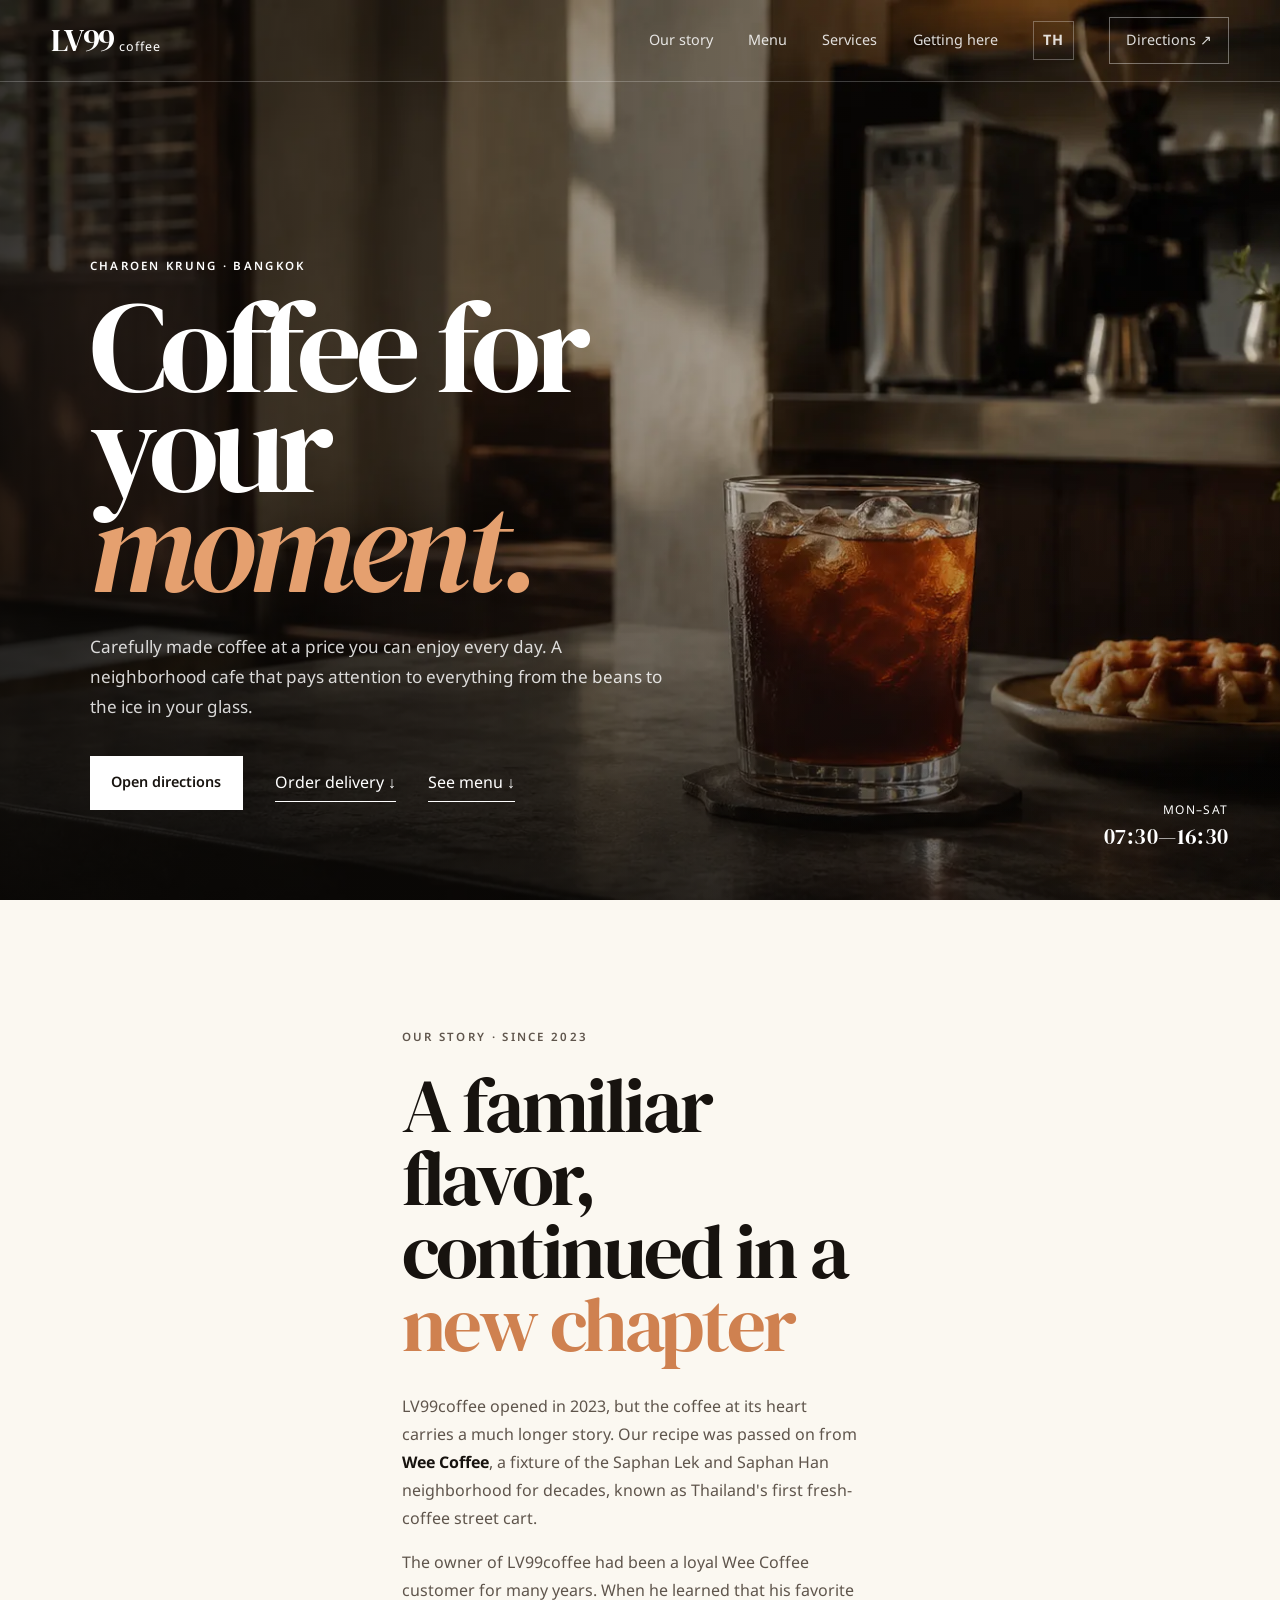
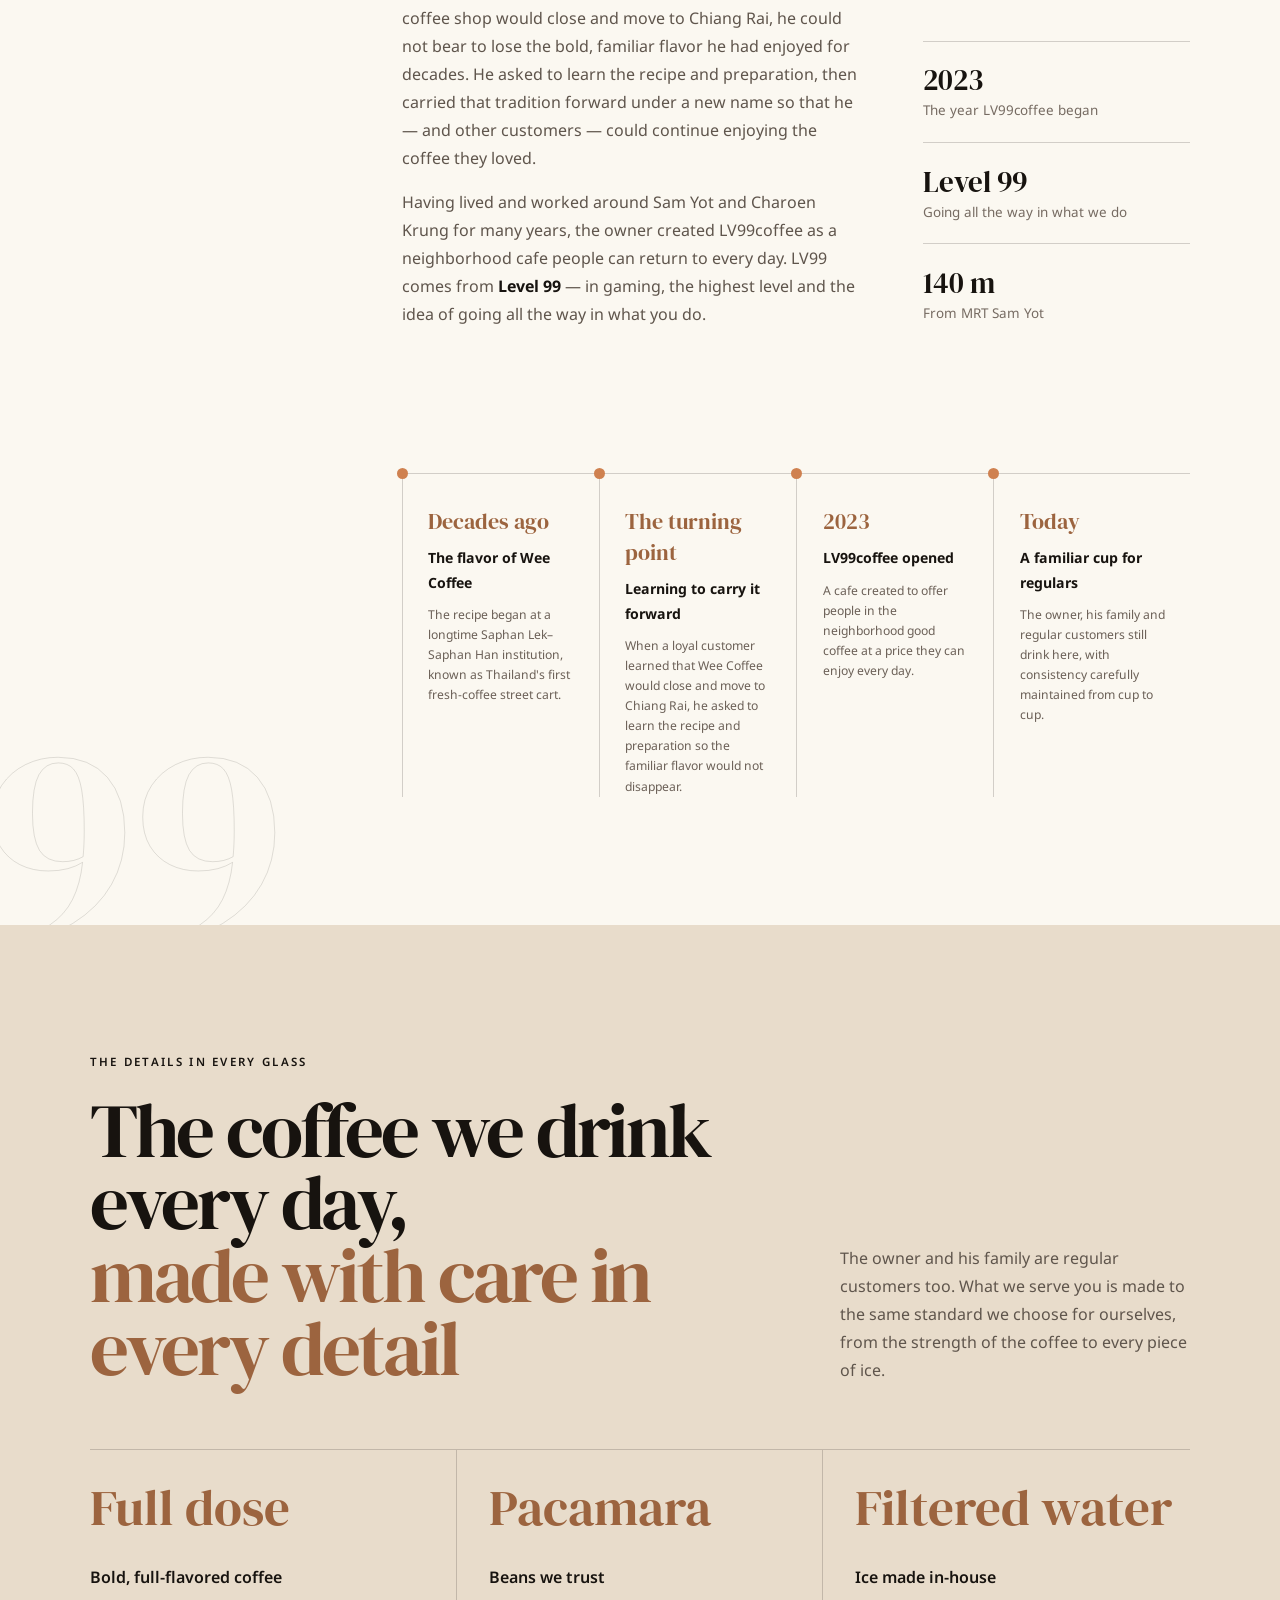
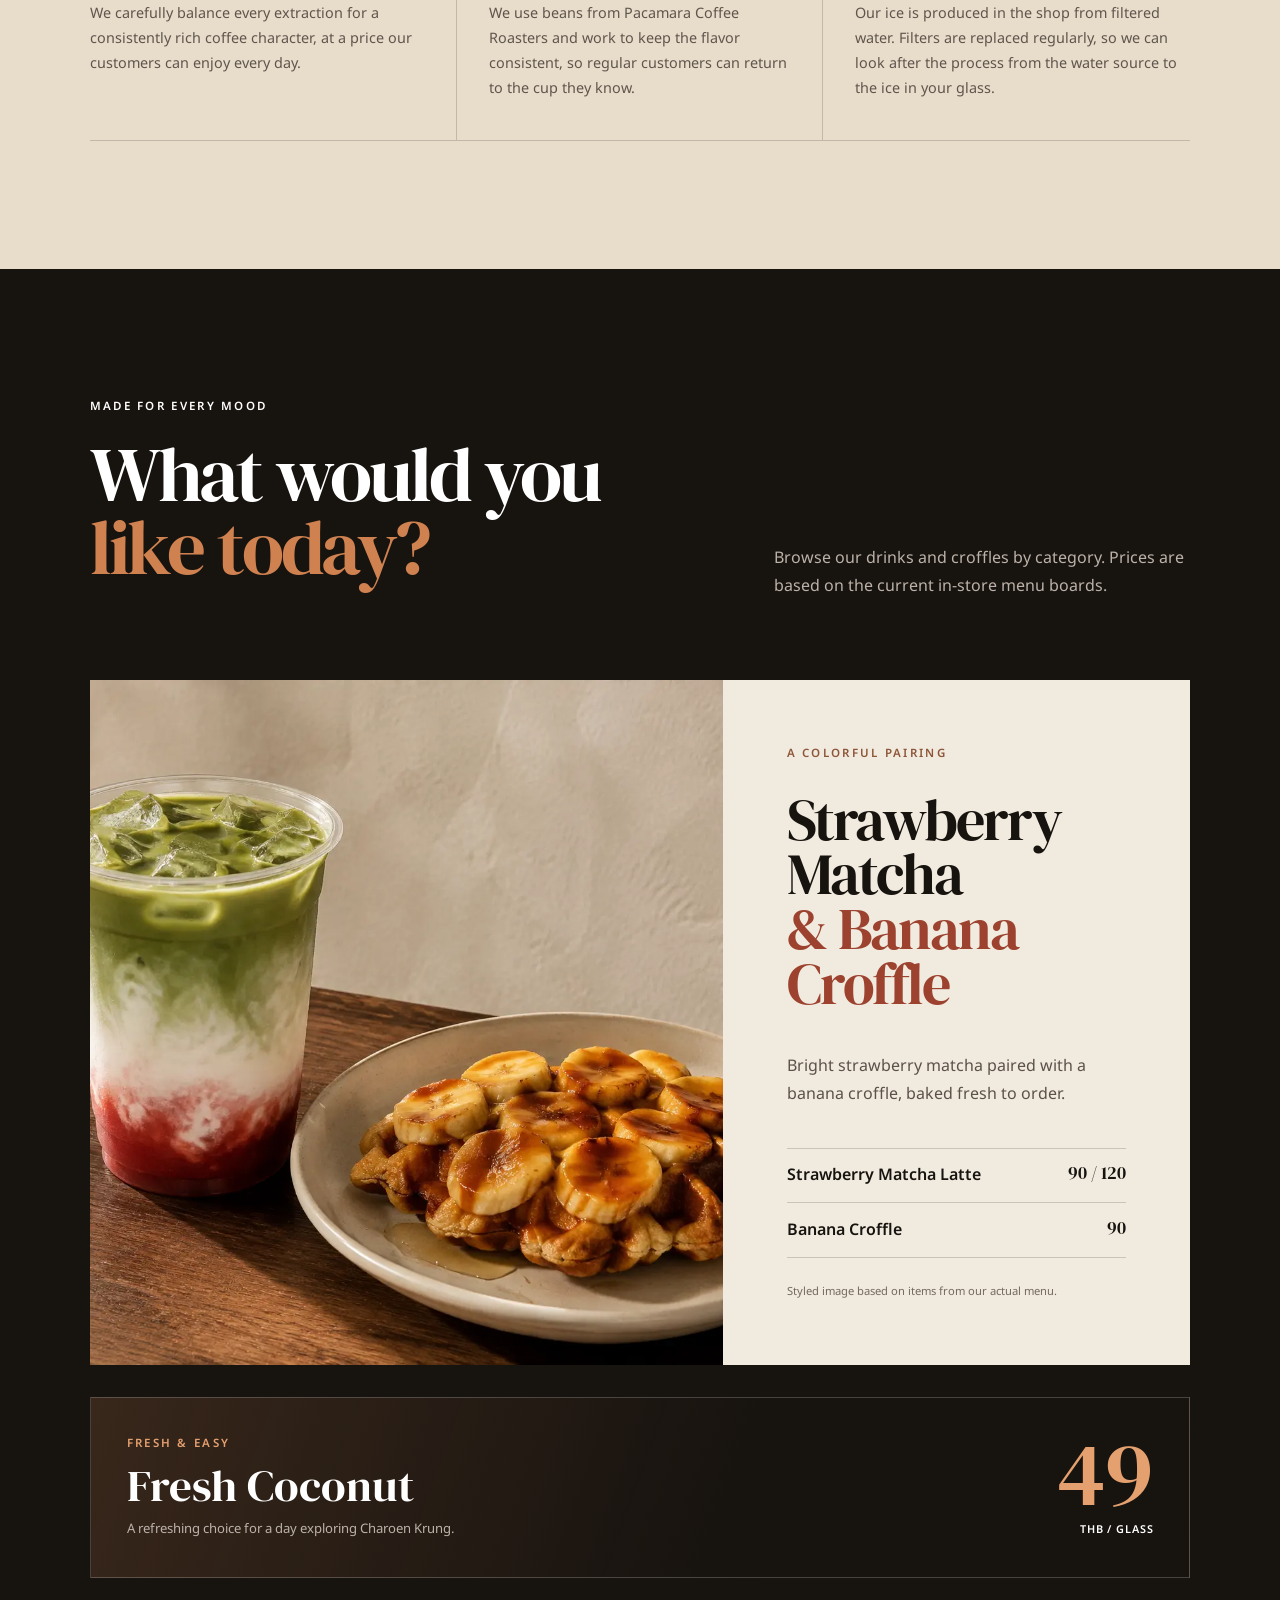
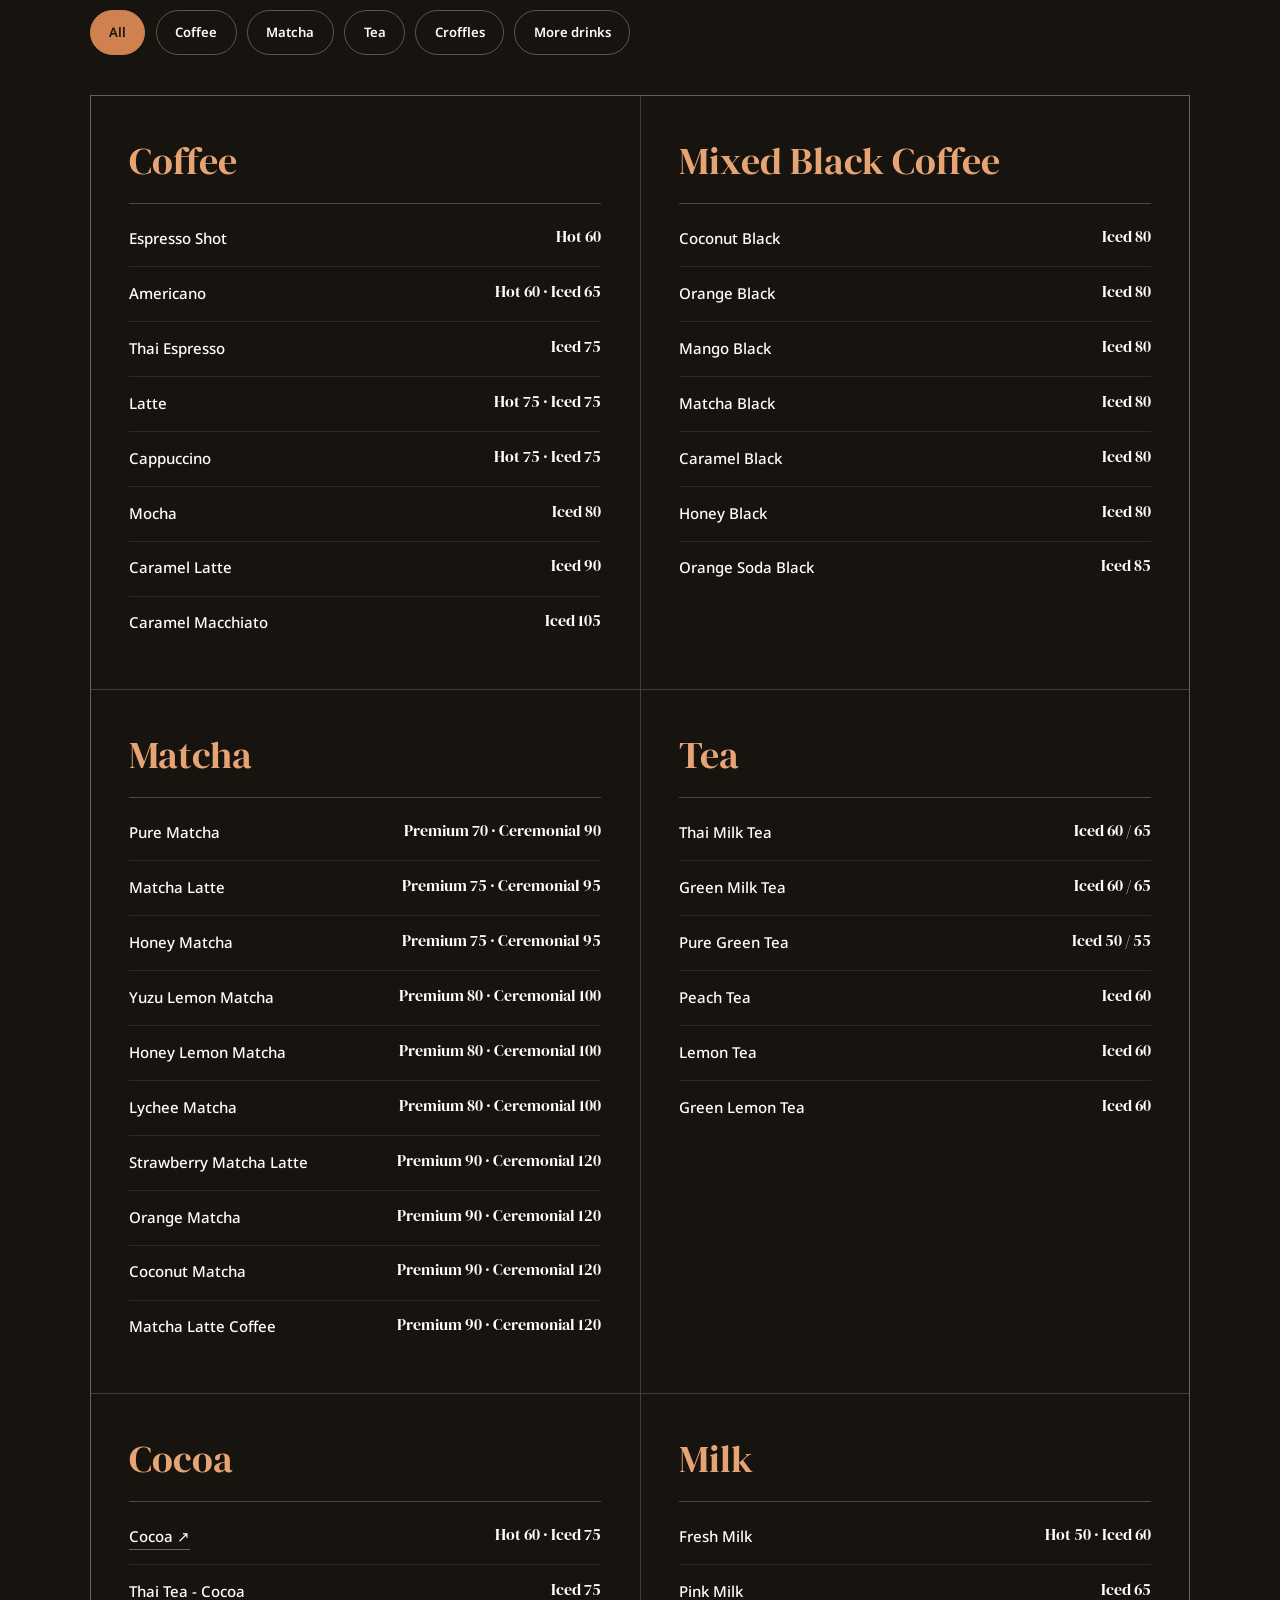
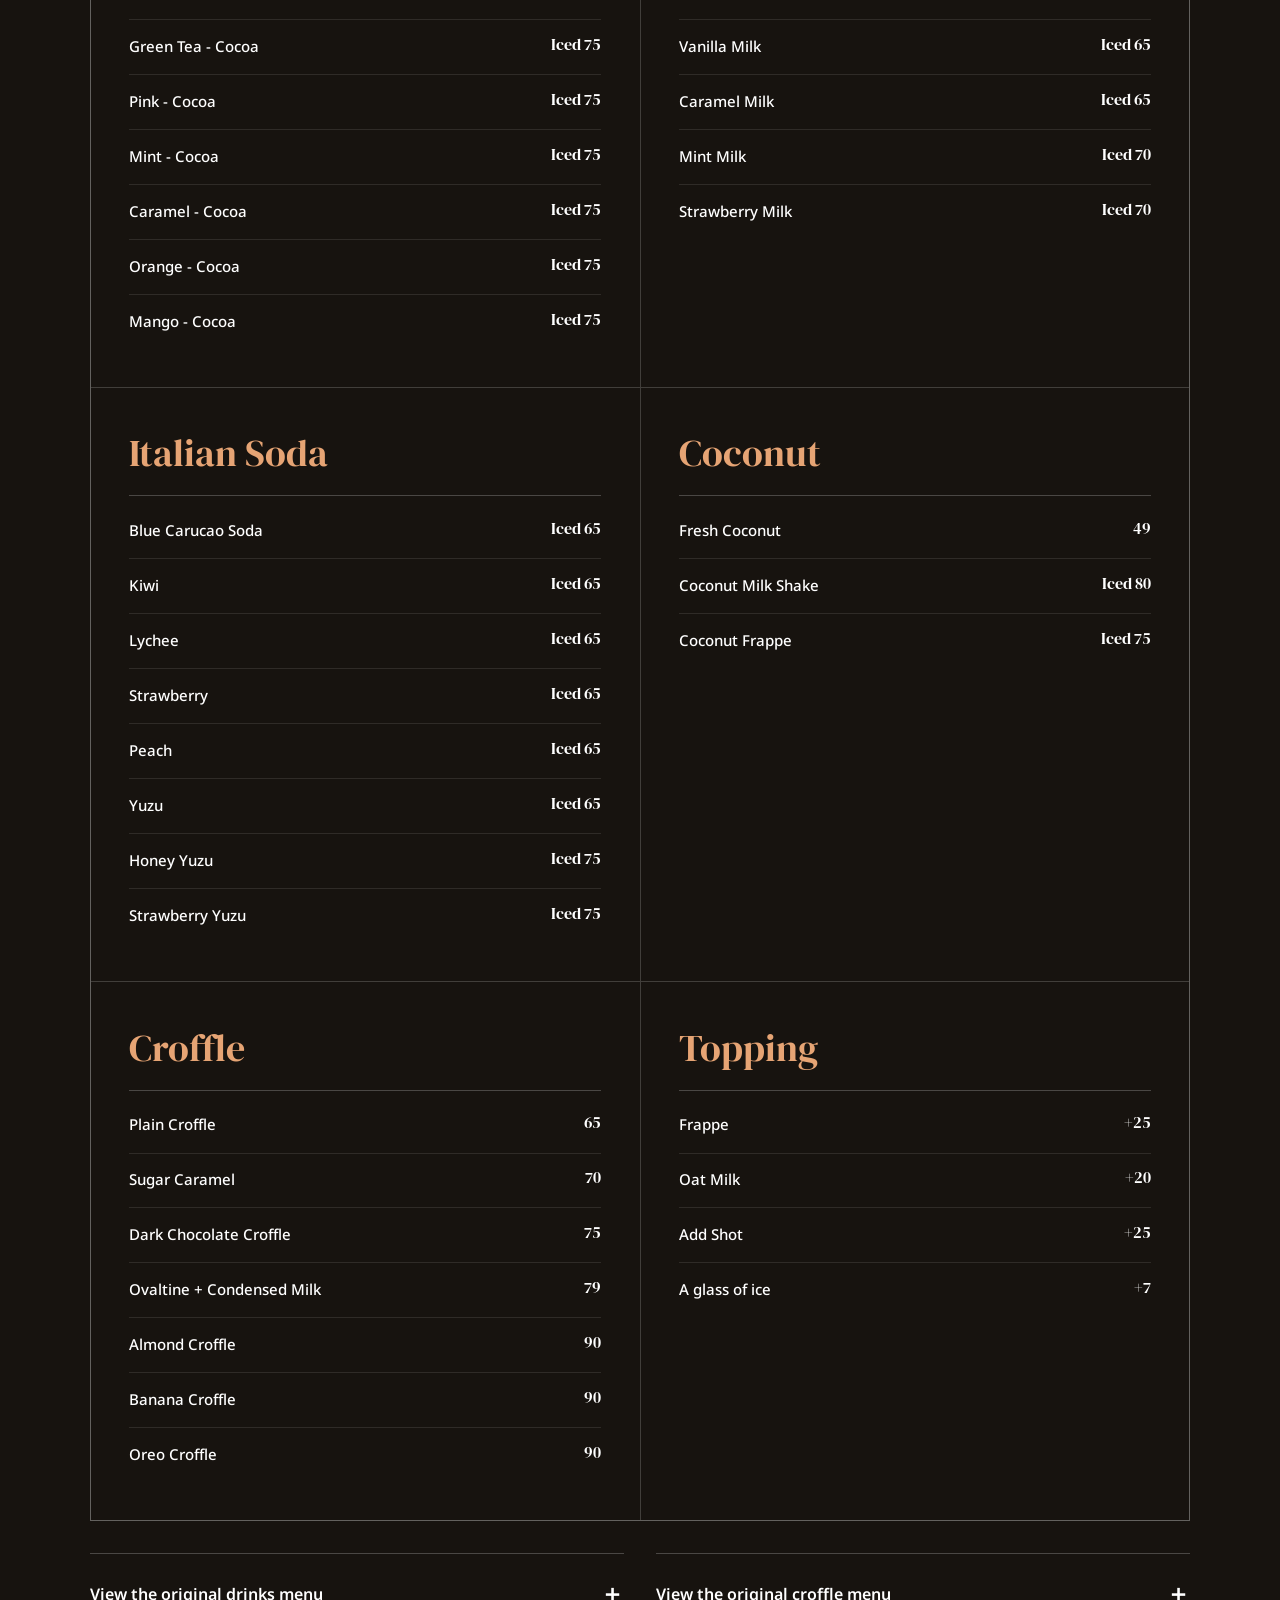
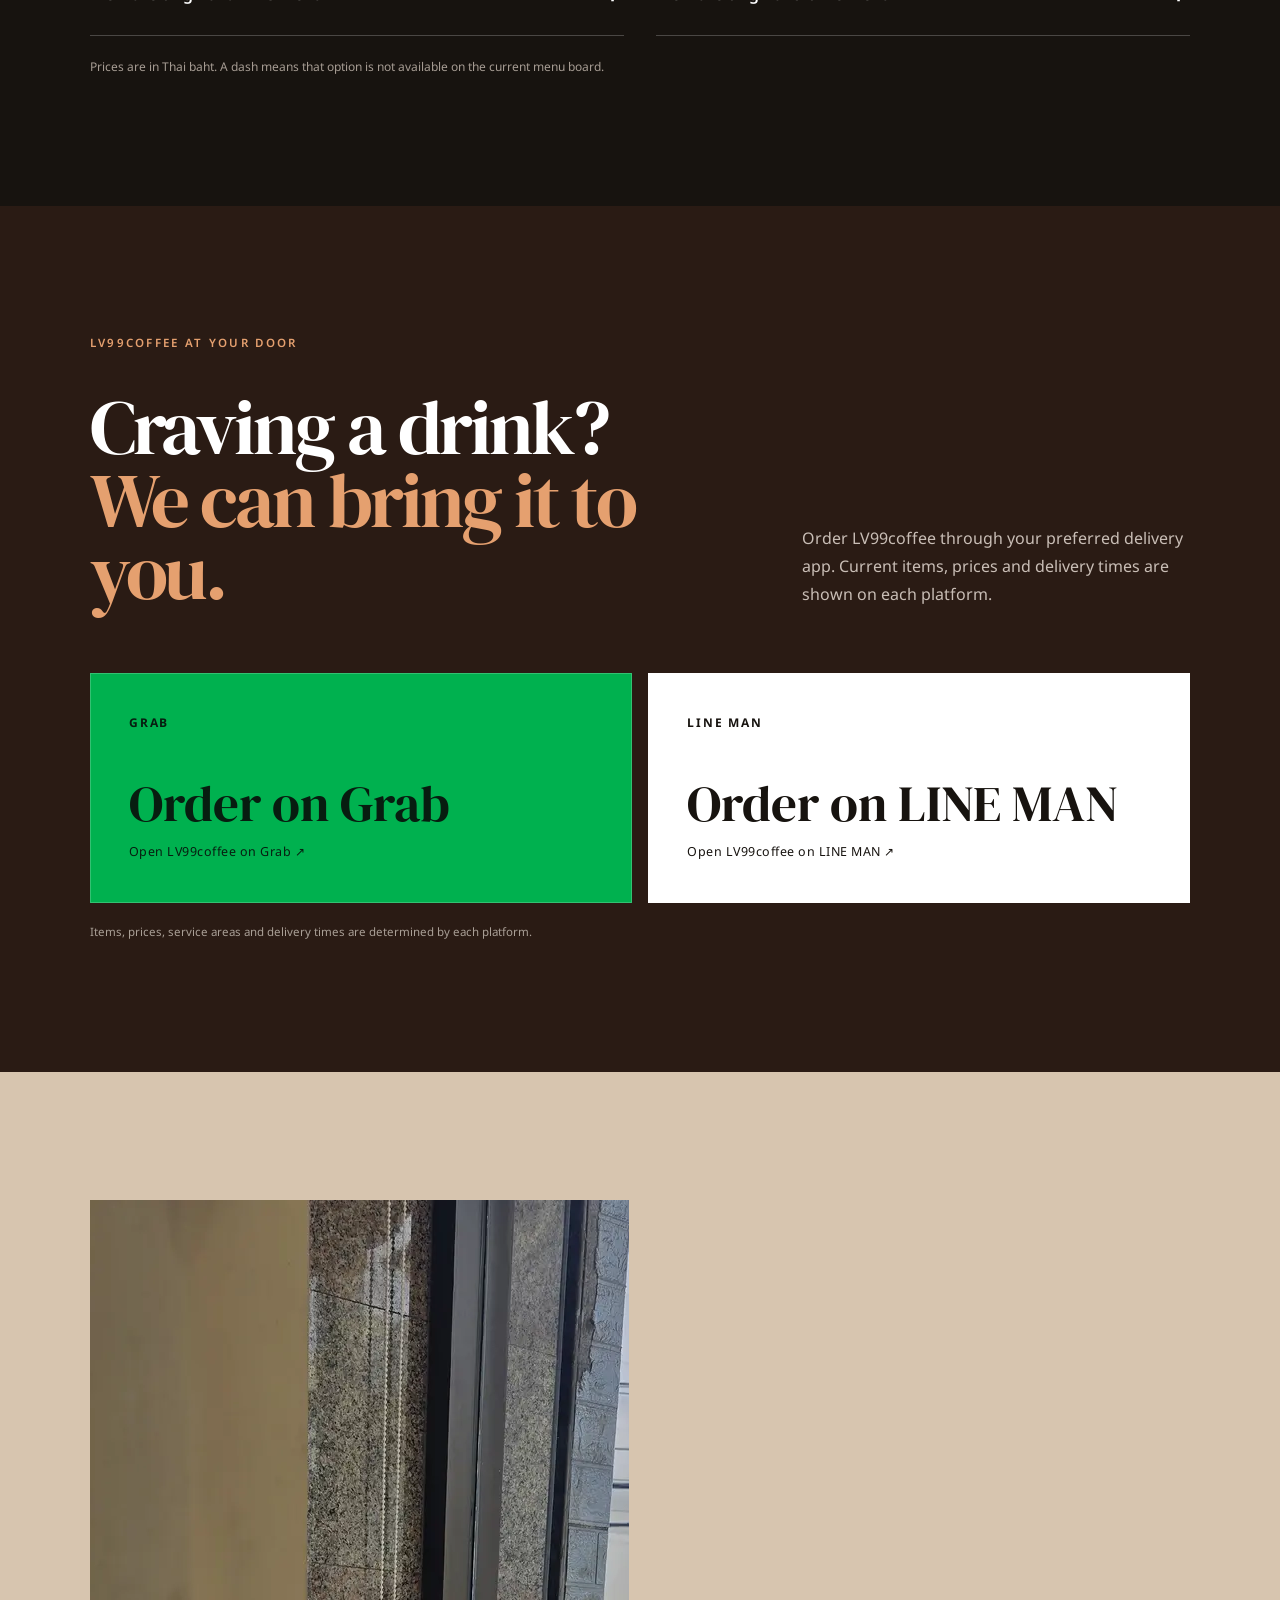
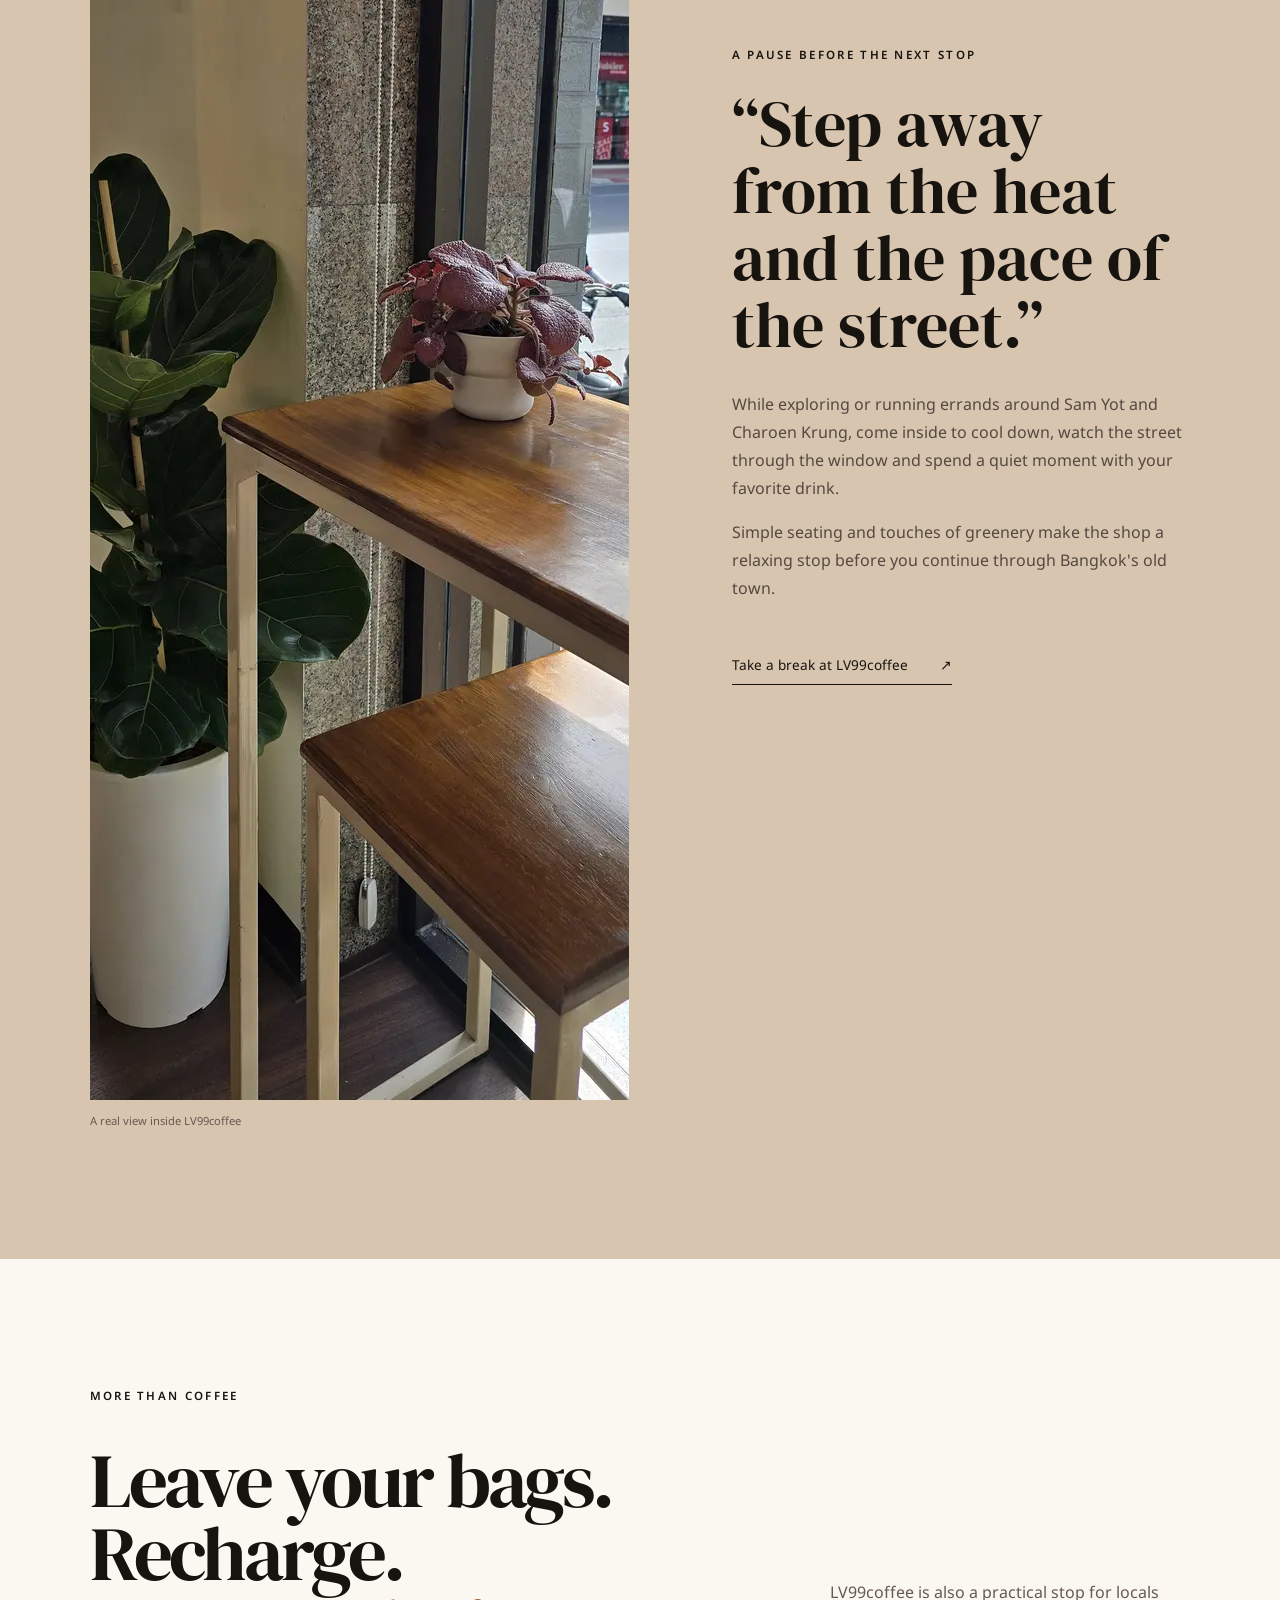
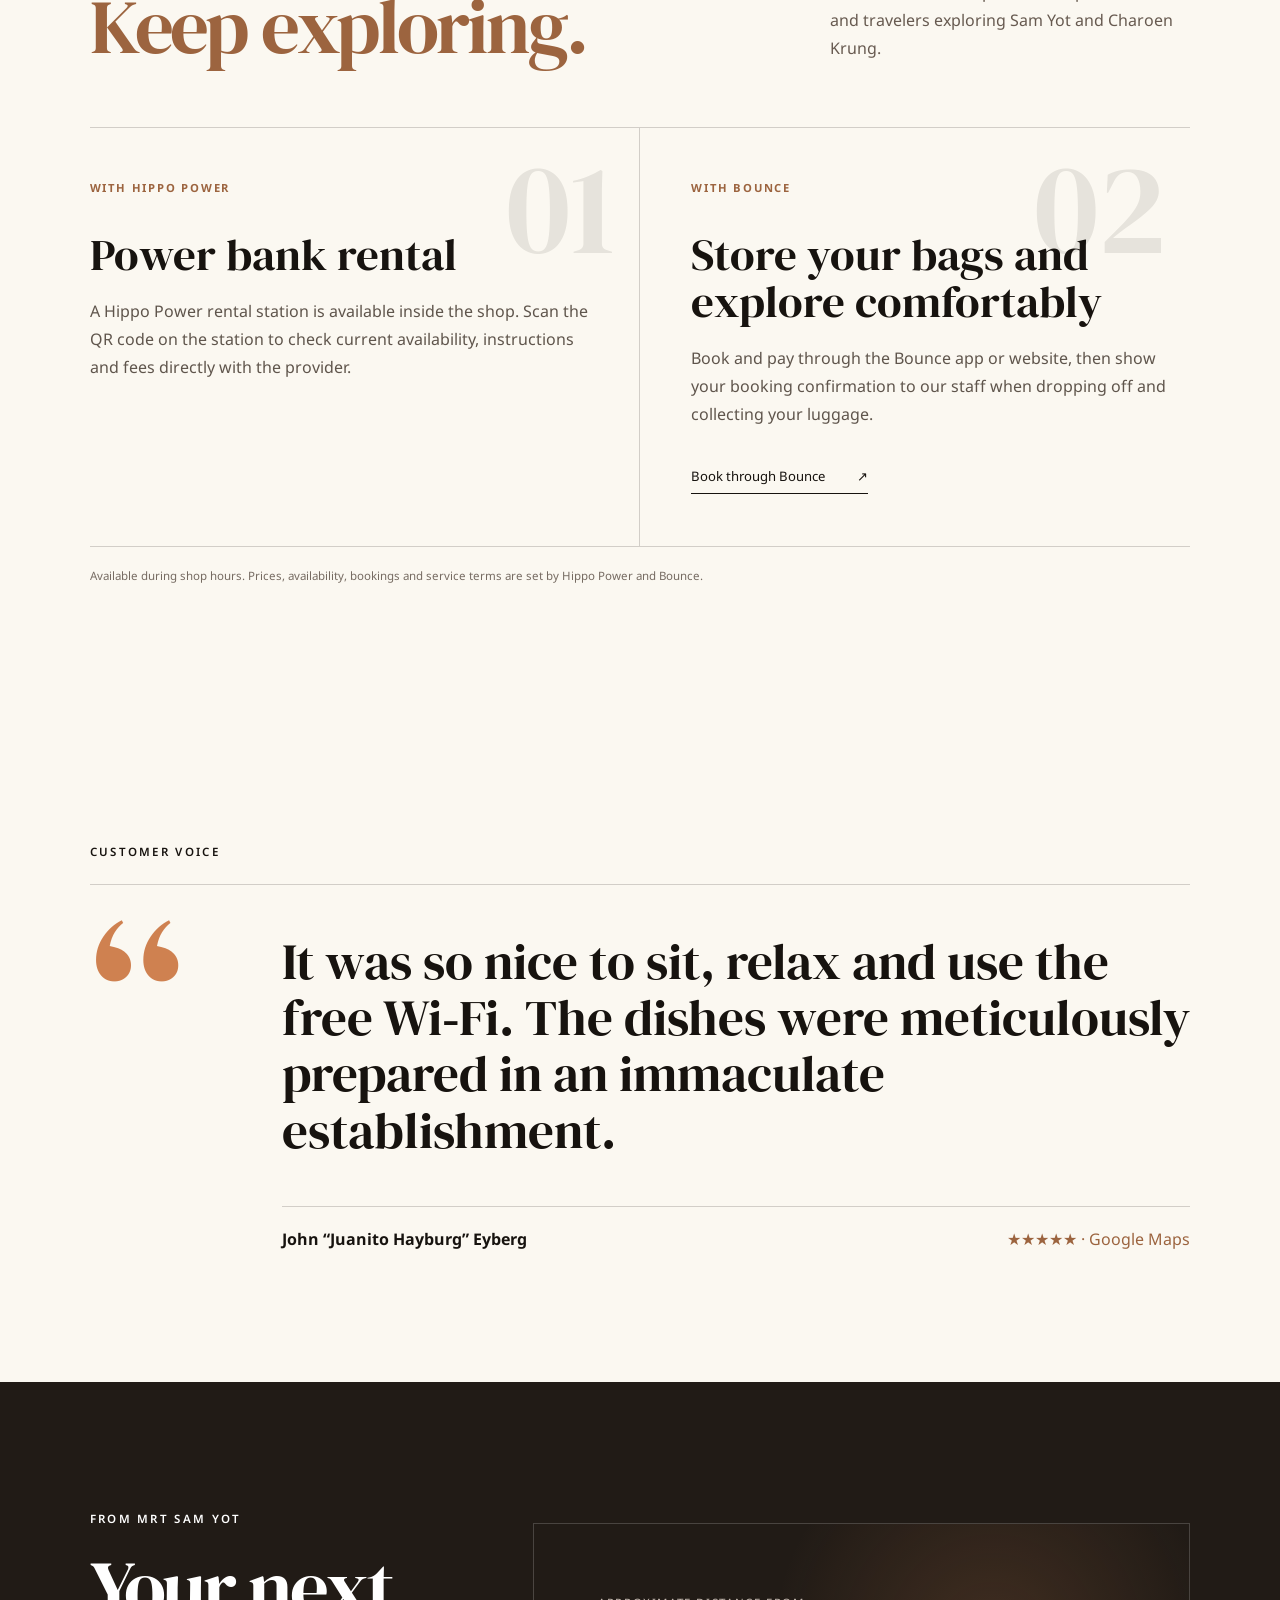
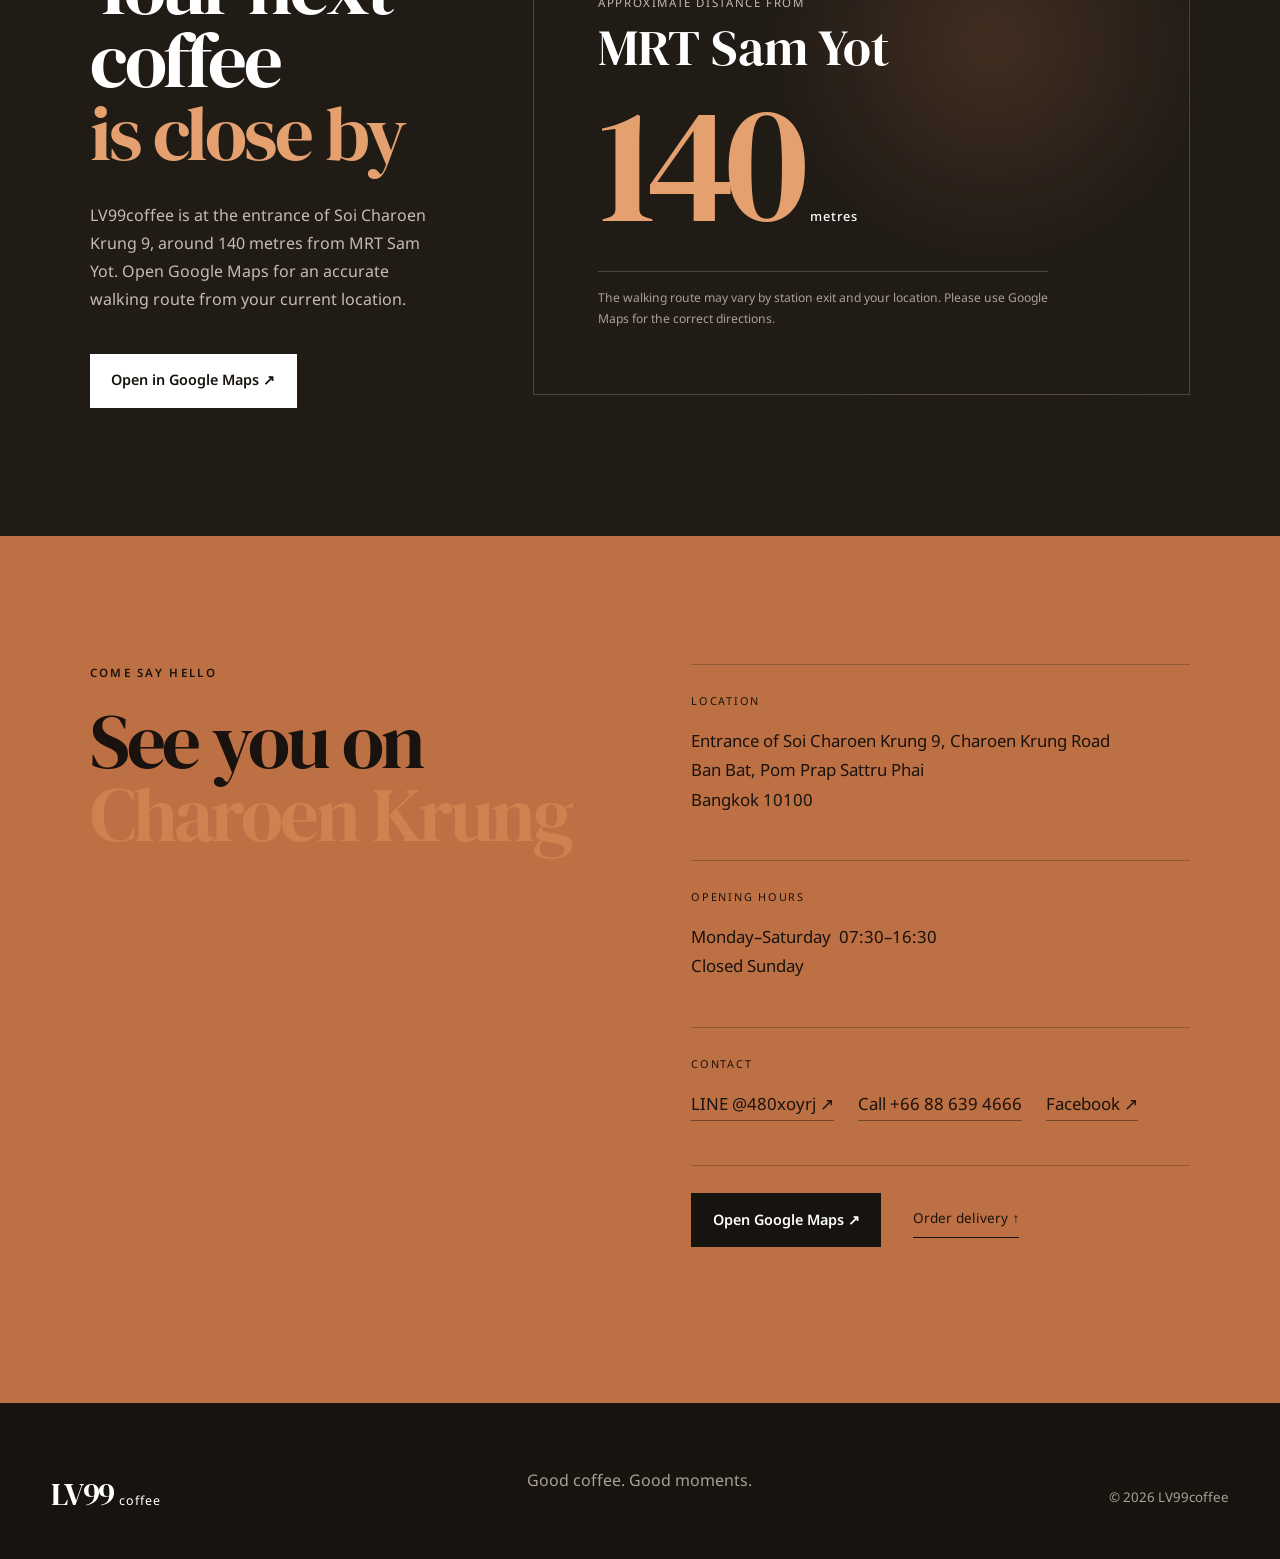
==== commit 42bf0666: "Remove confidential coffee dose details" ====
--- a/en/index.html
+++ b/en/index.html
@@ -38,7 +38,7 @@
     </section>
     <section class="standards section" aria-labelledby="standards-title">
       <div class="standards-heading reveal"><p class="eyebrow">The details in every glass</p><h2 id="standards-title">The coffee we drink every day,<br><span>made with care in every detail</span></h2><p>The owner and his family are regular customers too. What we serve you is made to the same standard we choose for ourselves, from the strength of the coffee to every piece of ice.</p></div>
-      <div class="standards-grid reveal"><article><strong>23g</strong><h3>A full coffee dose</h3><p>We use 23 grams of coffee for each extraction, giving the drink a full, rich coffee character without reducing the dose simply to lower the price.</p></article><article><strong>Pacamara</strong><h3>Beans we trust</h3><p>We use beans from Pacamara Coffee Roasters and work to keep the flavor consistent, so regular customers can return to the cup they know.</p></article><article><strong>Filtered water</strong><h3>Ice made in-house</h3><p>Our ice is produced in the shop from filtered water. Filters are replaced regularly, so we can look after the process from the water source to the ice in your glass.</p></article></div>
+      <div class="standards-grid reveal"><article><strong>Full dose</strong><h3>Bold, full-flavored coffee</h3><p>We carefully balance every extraction for a consistently rich coffee character, at a price our customers can enjoy every day.</p></article><article><strong>Pacamara</strong><h3>Beans we trust</h3><p>We use beans from Pacamara Coffee Roasters and work to keep the flavor consistent, so regular customers can return to the cup they know.</p></article><article><strong>Filtered water</strong><h3>Ice made in-house</h3><p>Our ice is produced in the shop from filtered water. Filters are replaced regularly, so we can look after the process from the water source to the ice in your glass.</p></article></div>
     </section>
     <section class="menu-section section" id="menu">
       <header class="section-heading reveal"><div><p class="eyebrow">Made for every mood</p><h2>What would you<br><span>like today?</span></h2></div><p>Browse our drinks and croffles by category. Prices are based on the current in-store menu boards.</p></header>
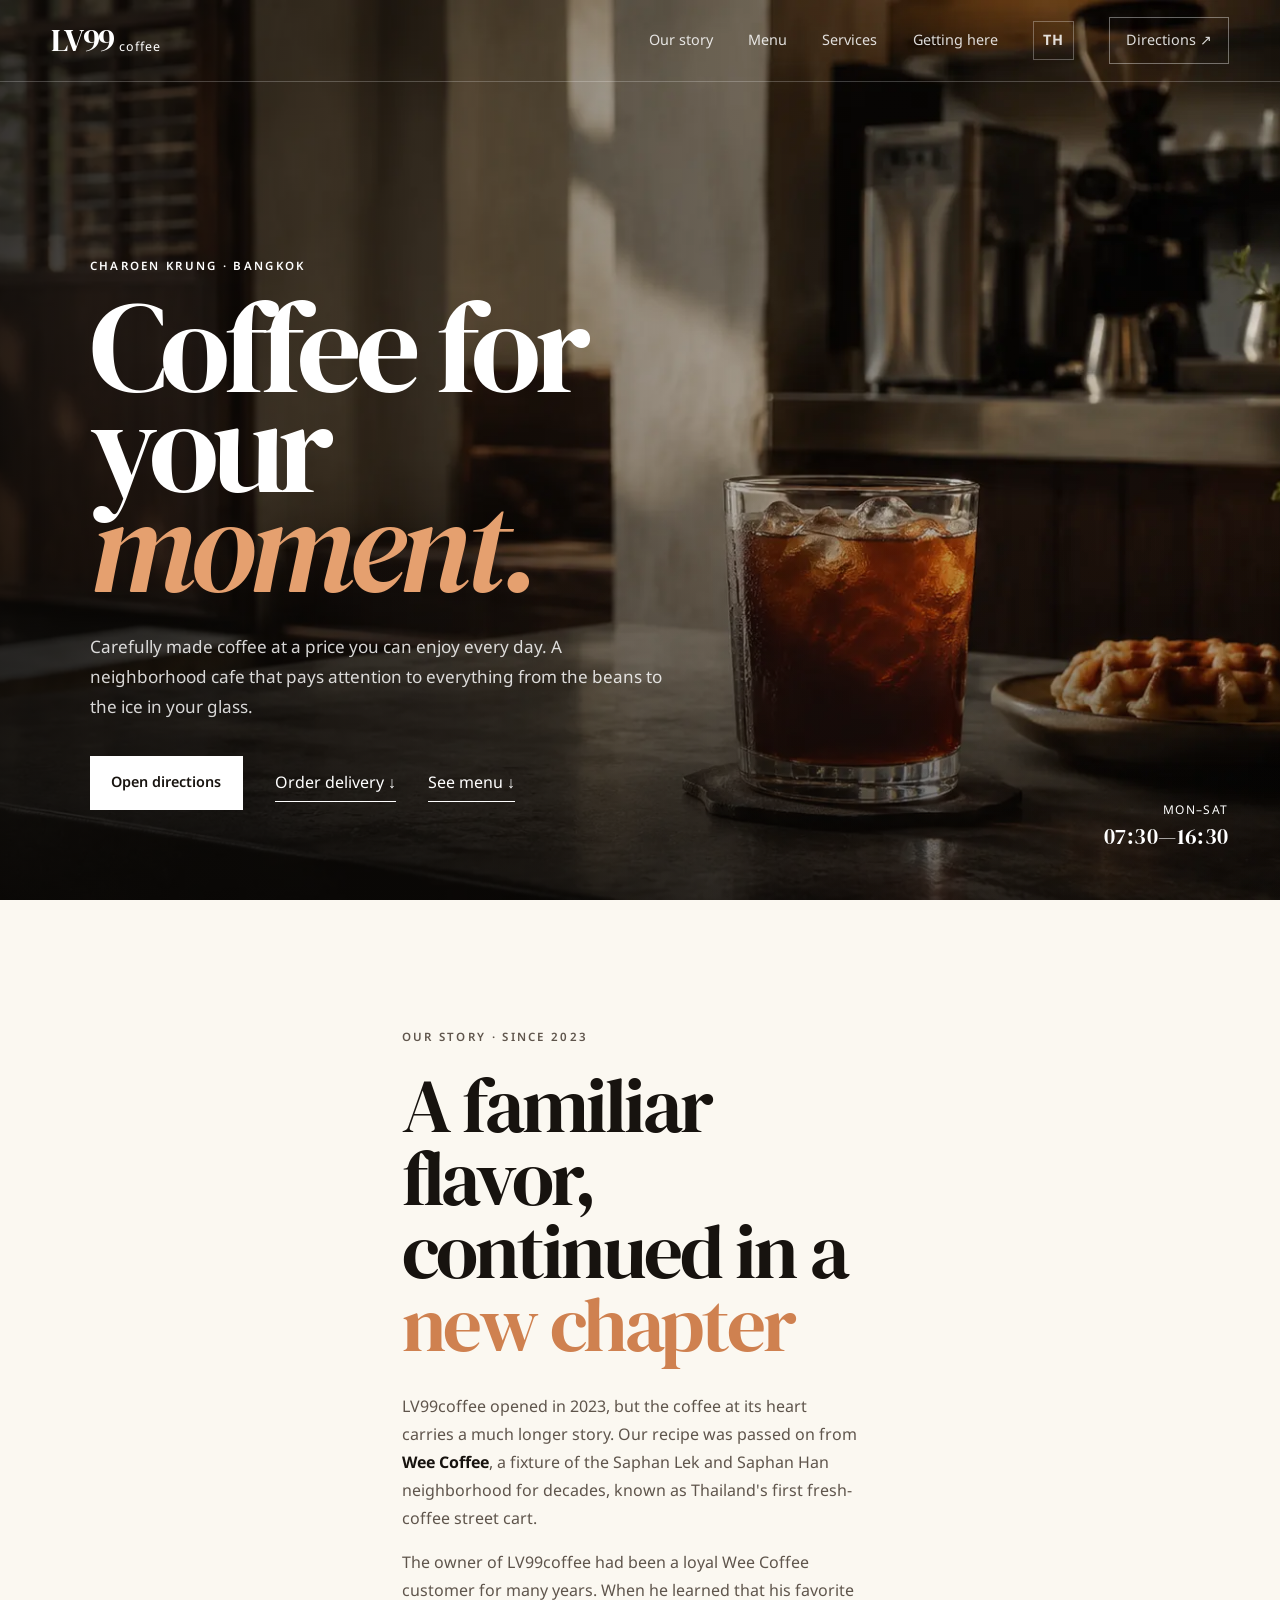
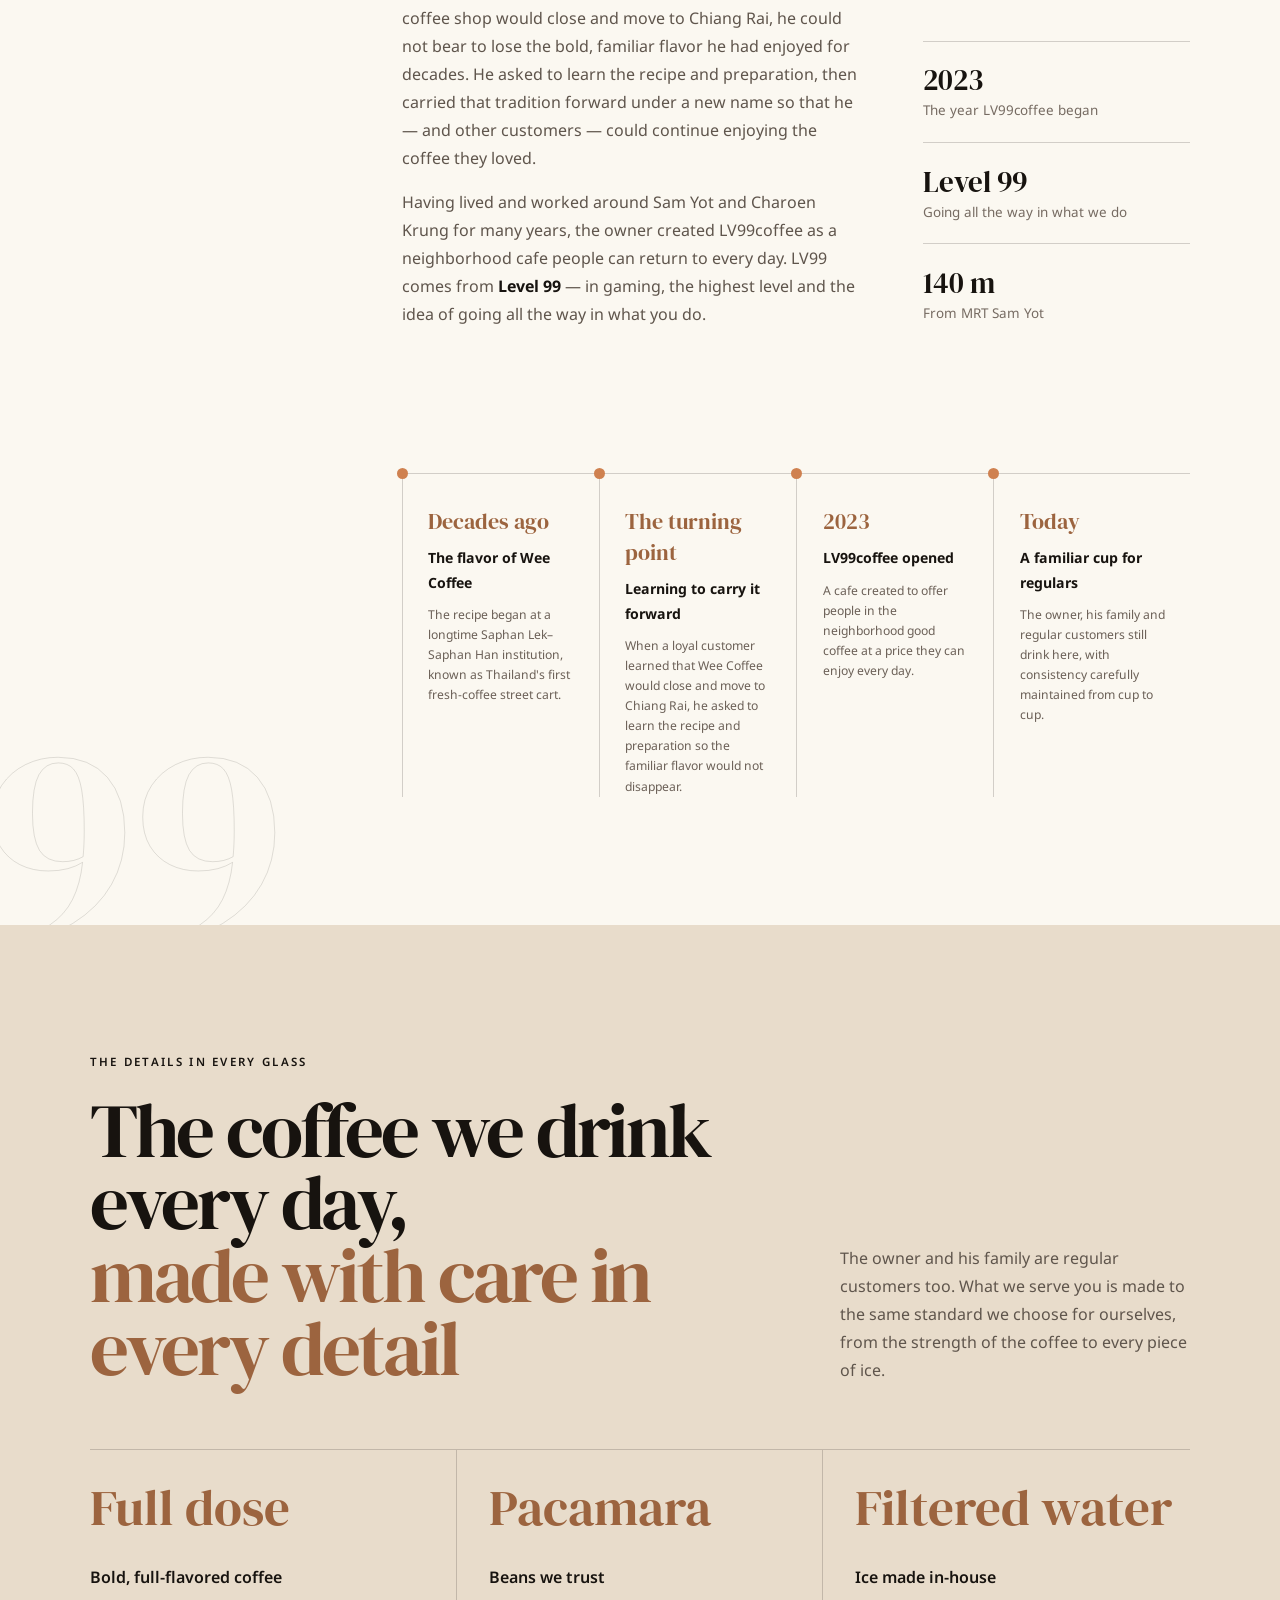
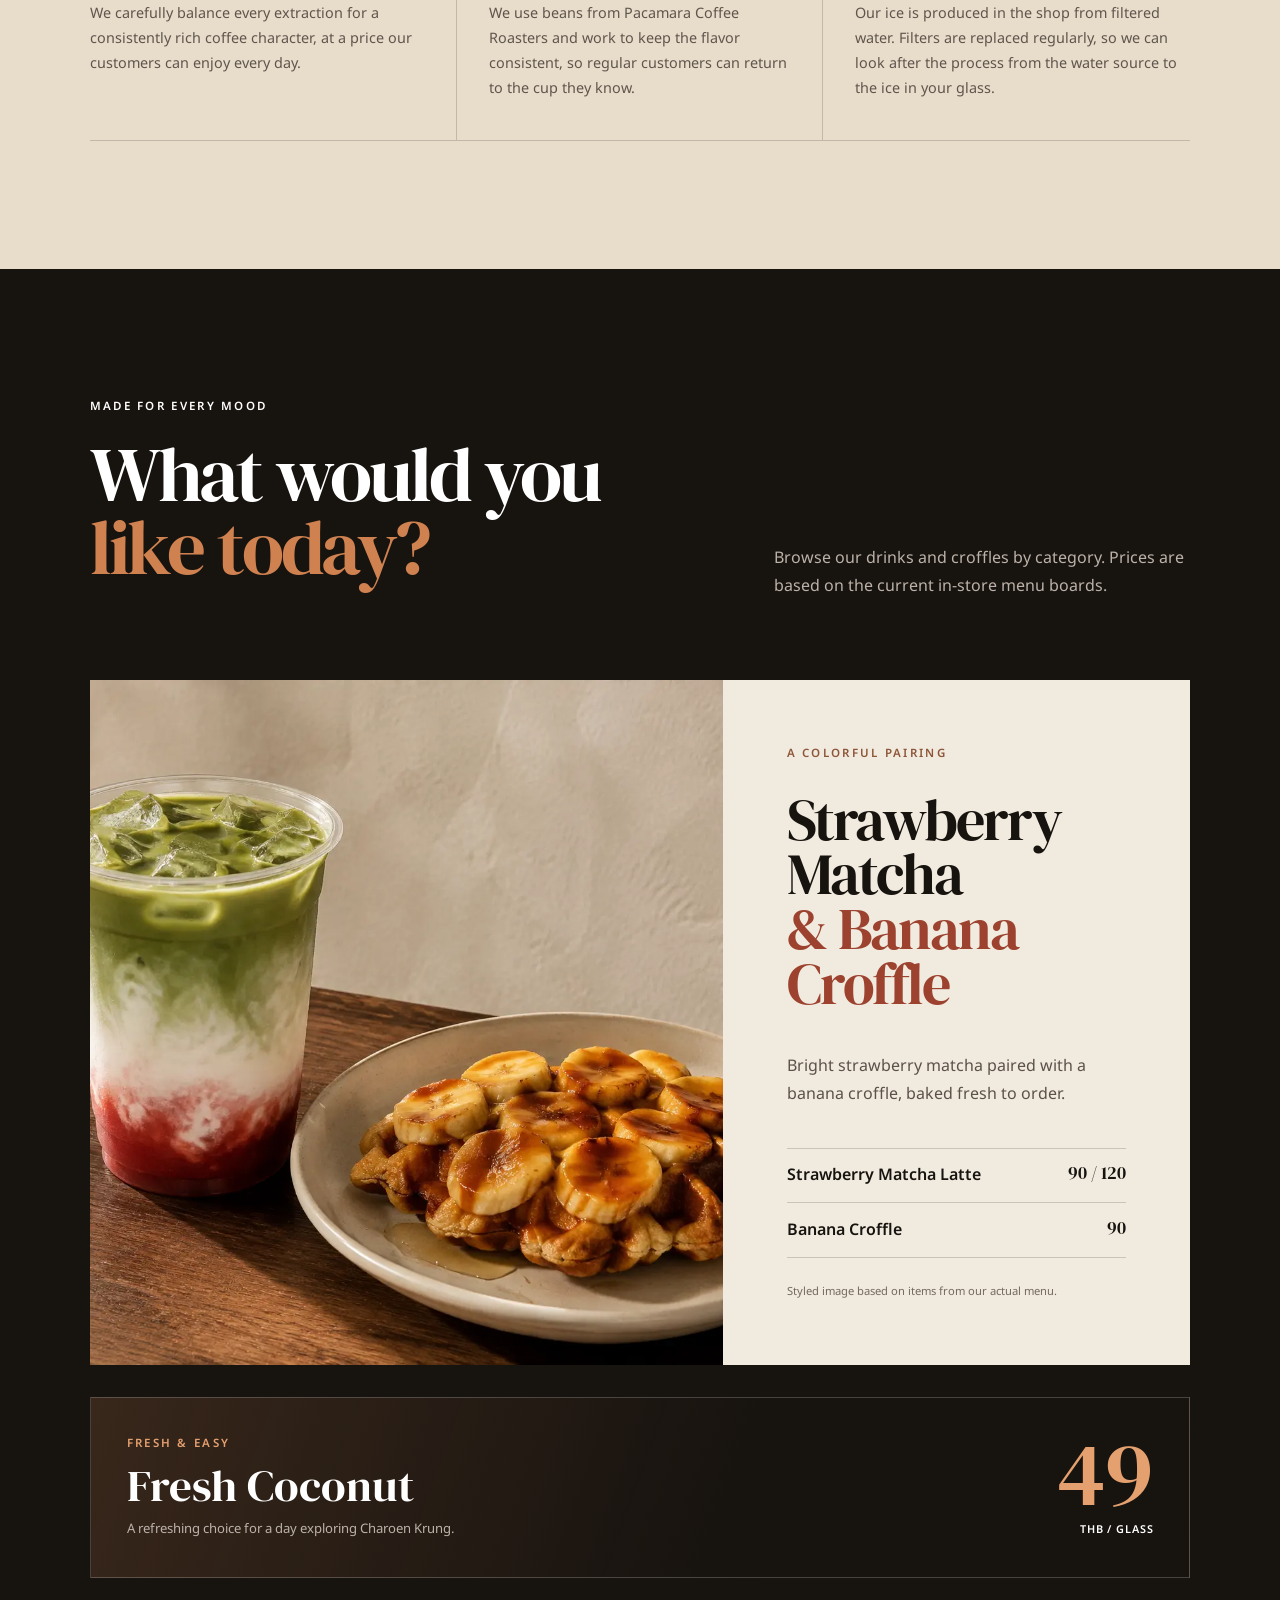
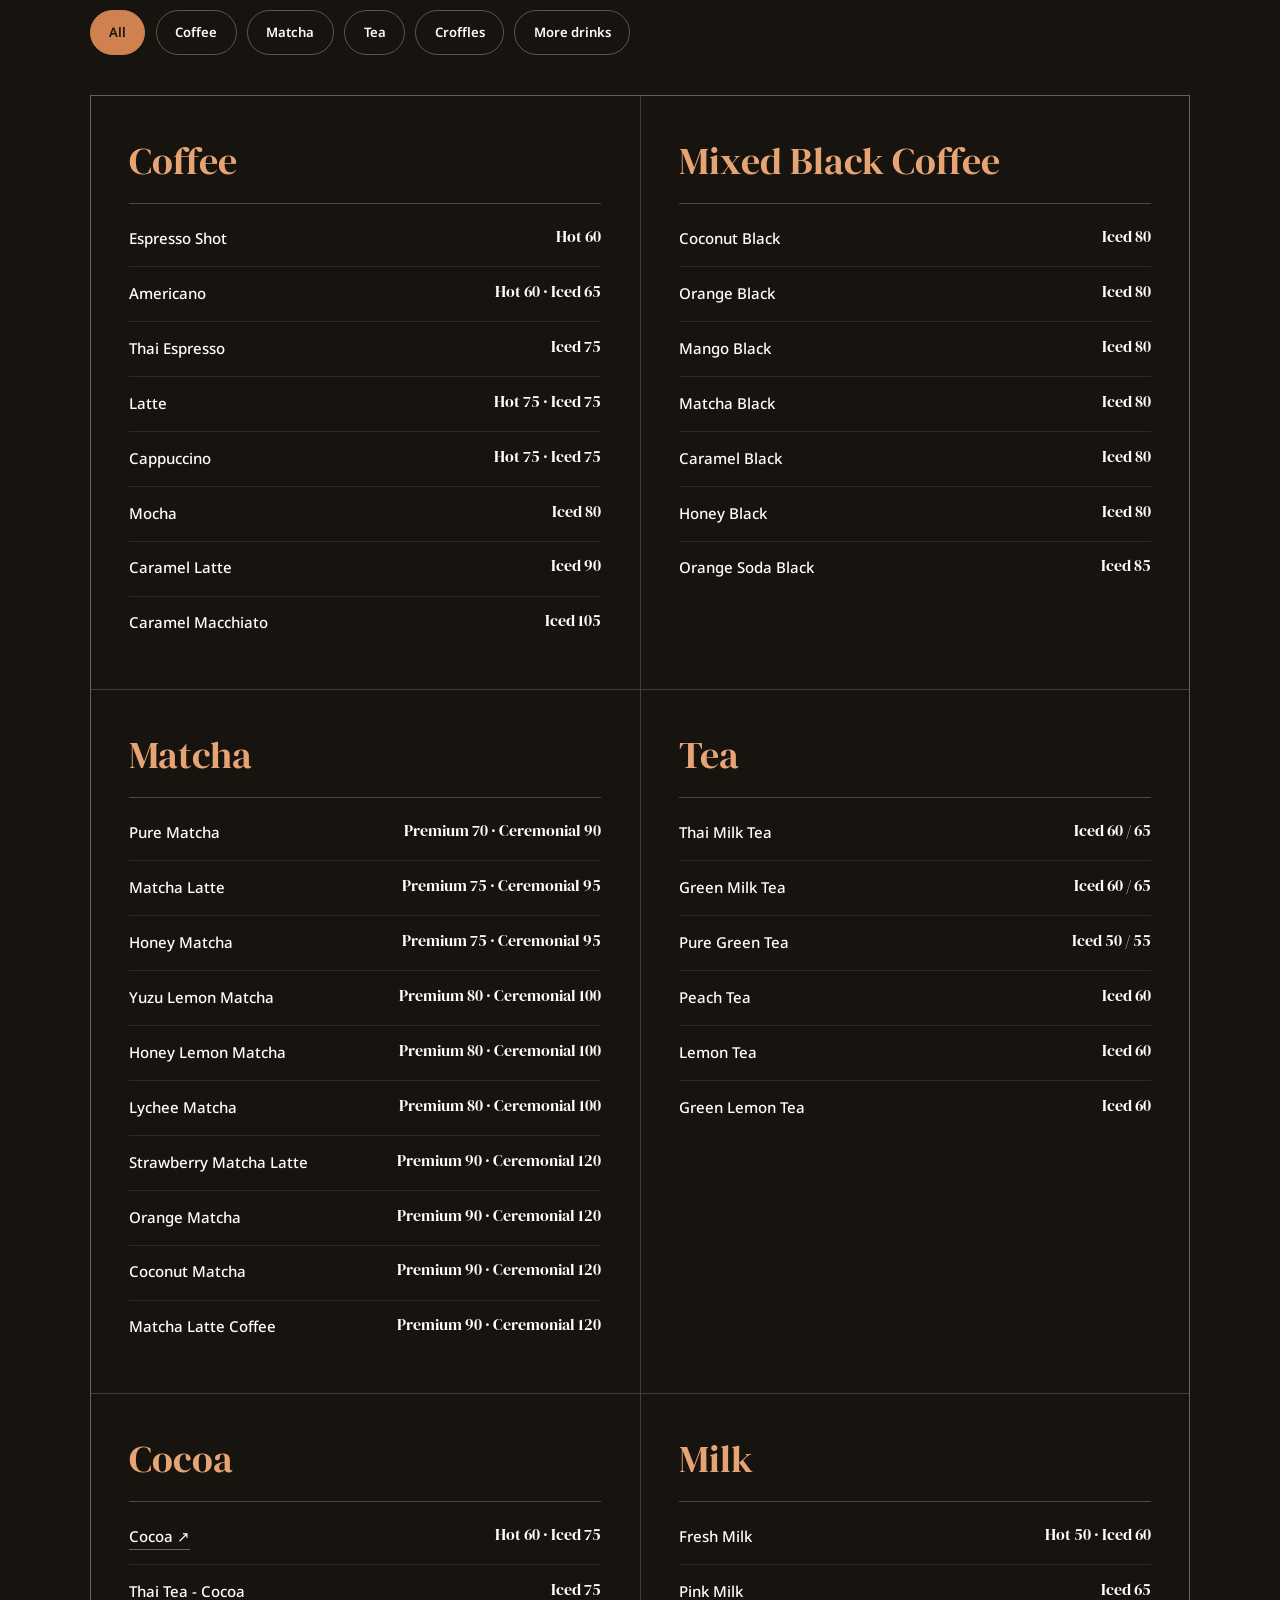
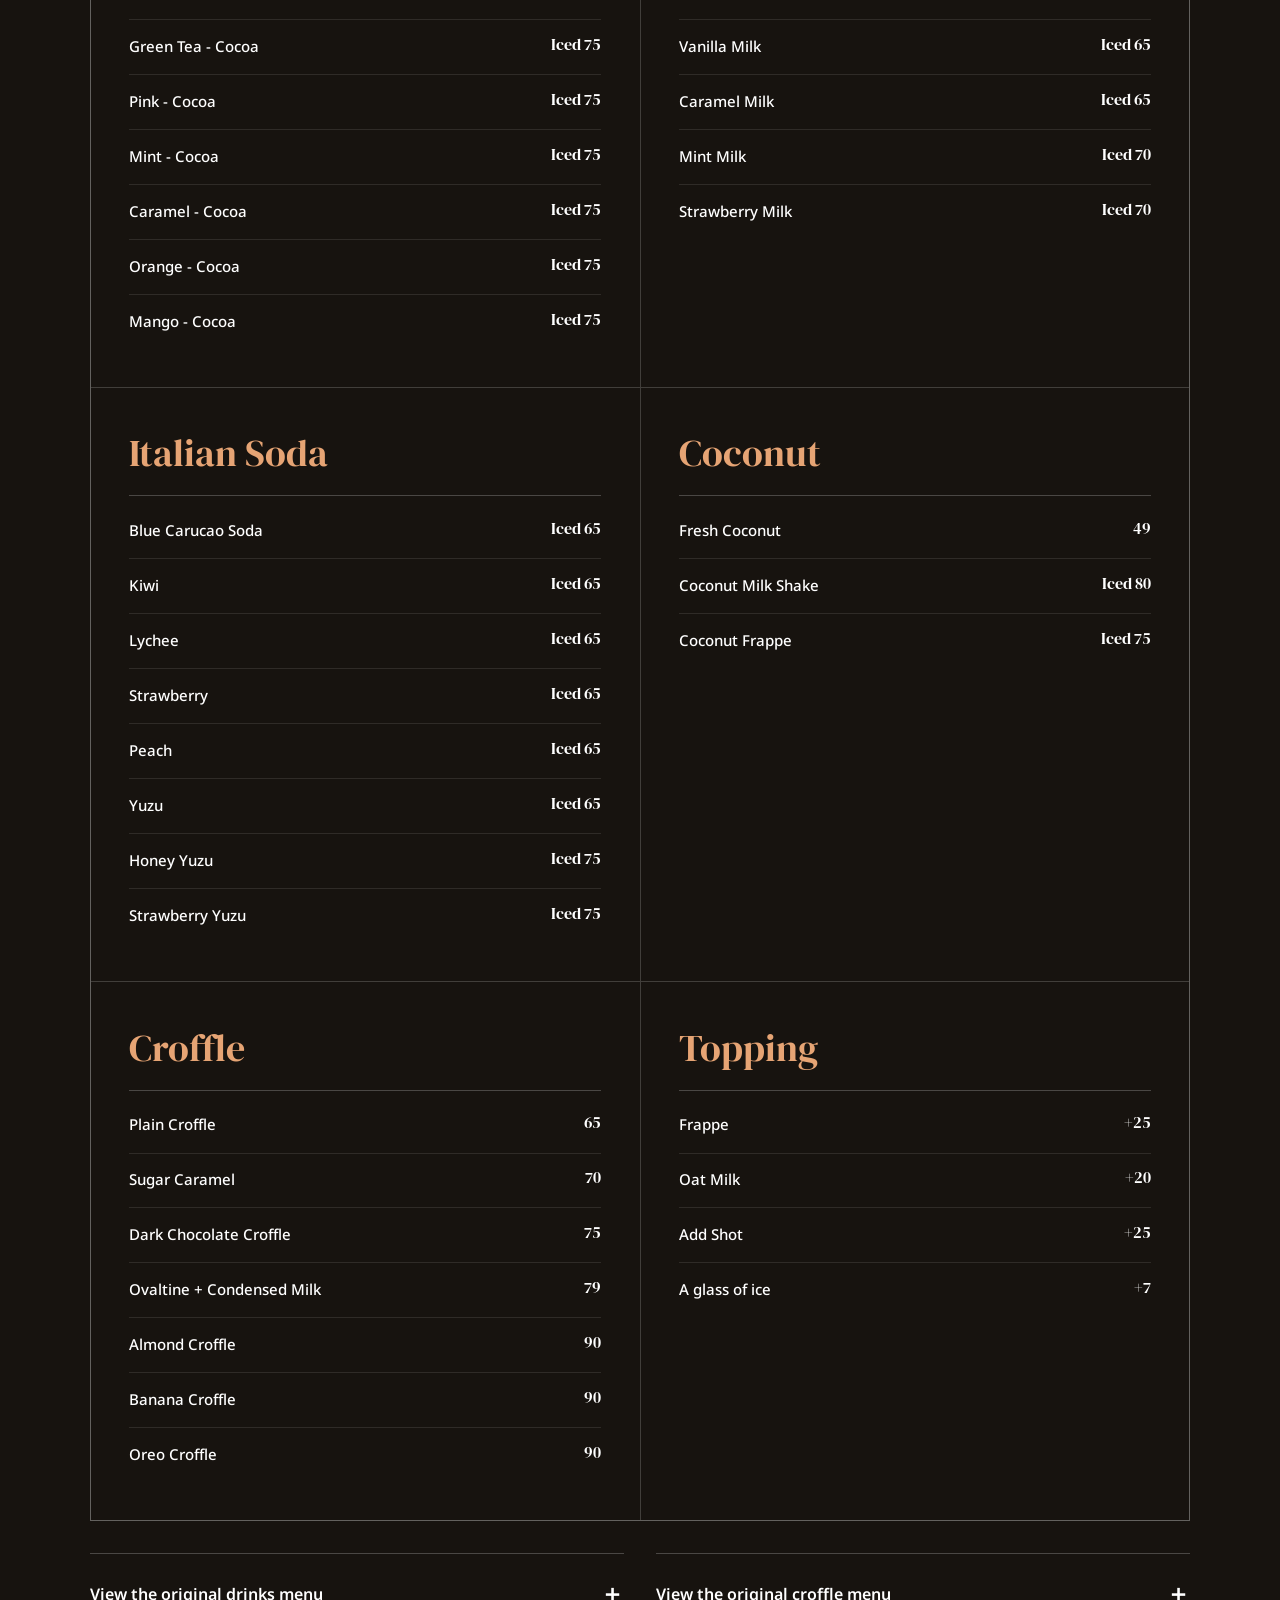
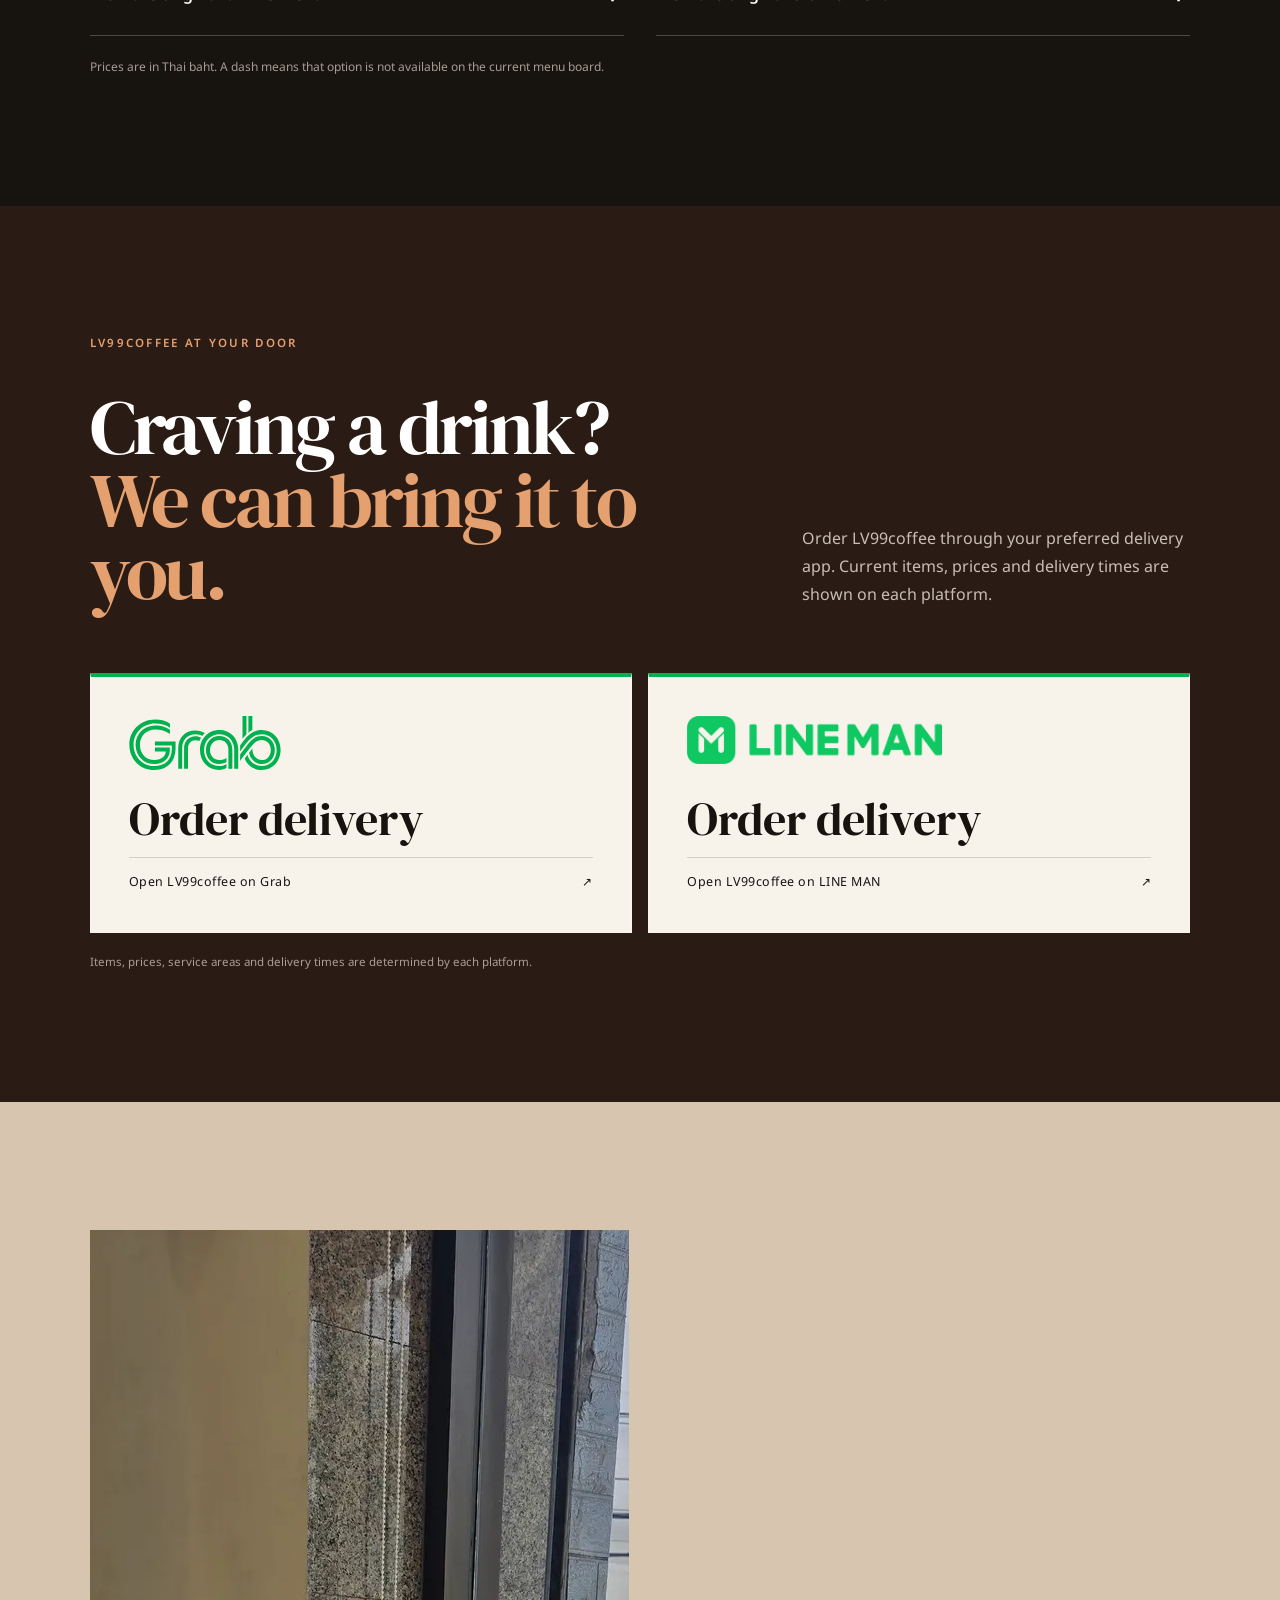
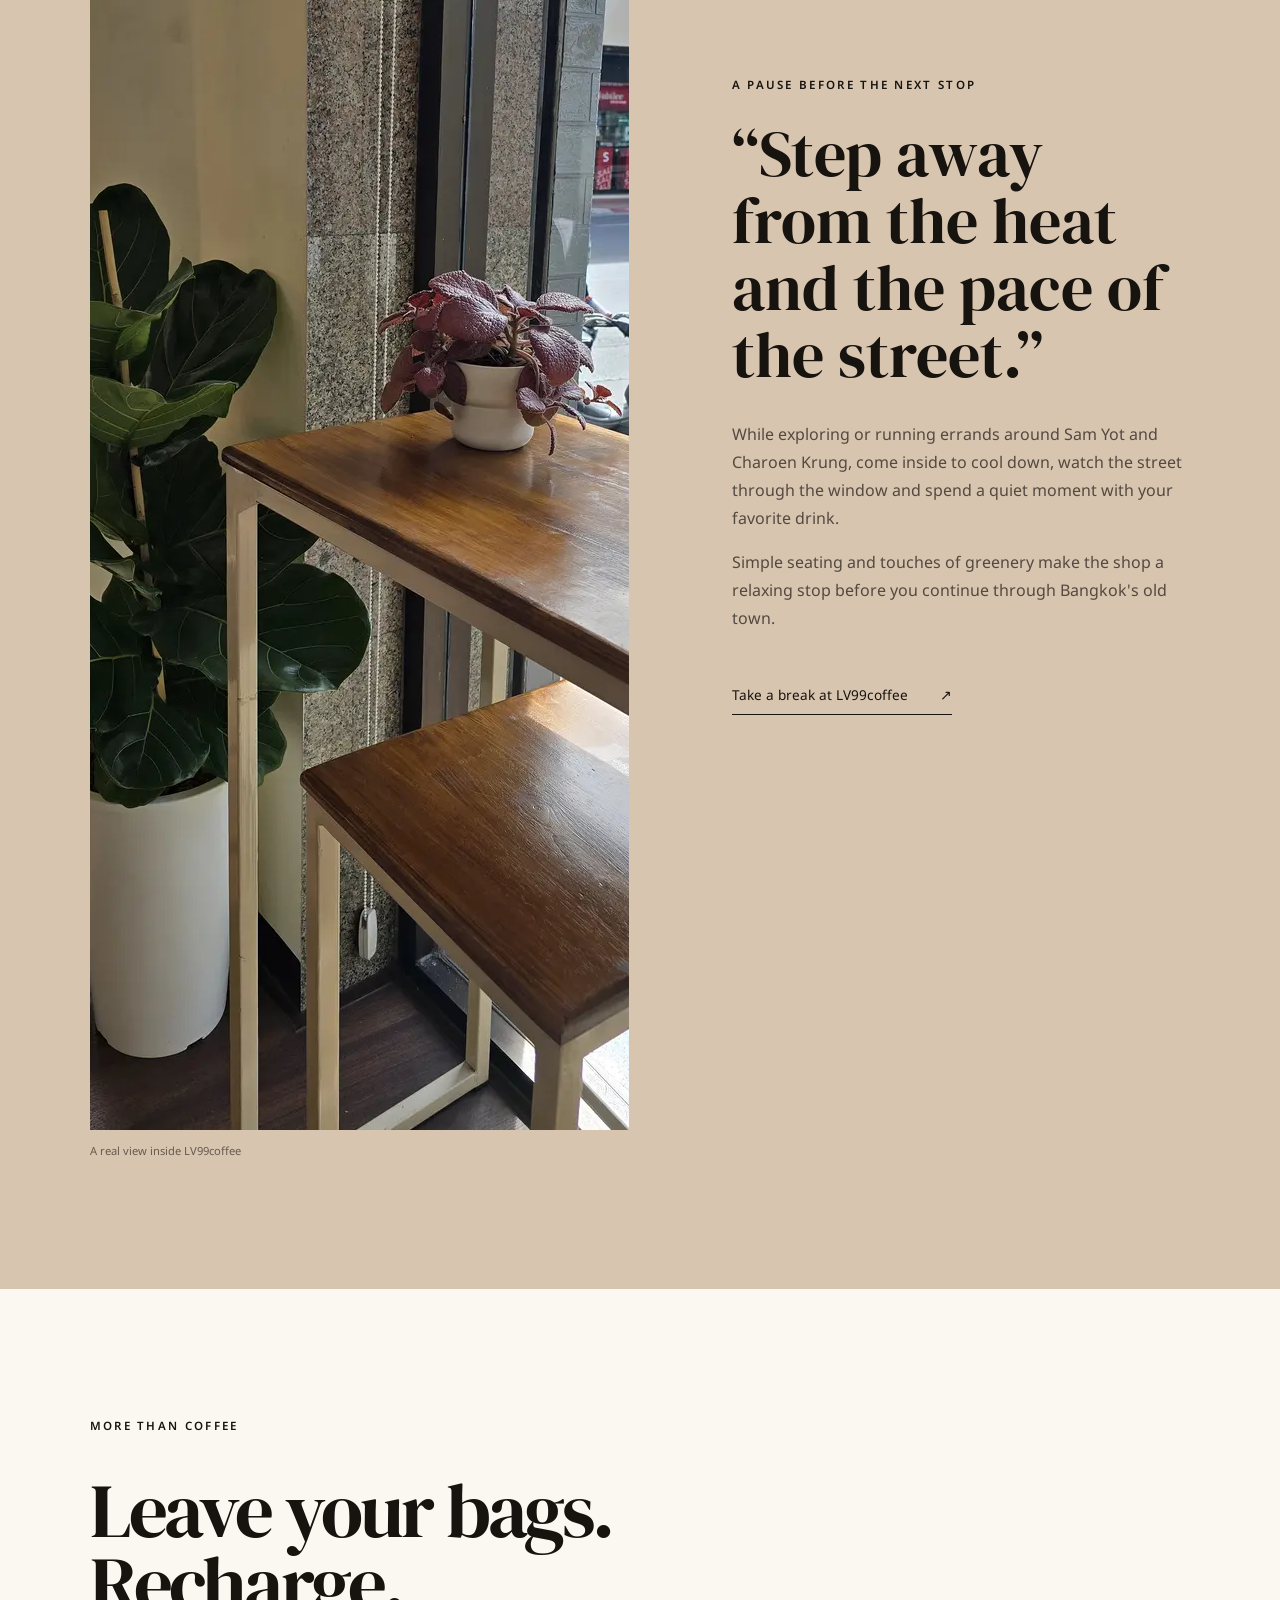
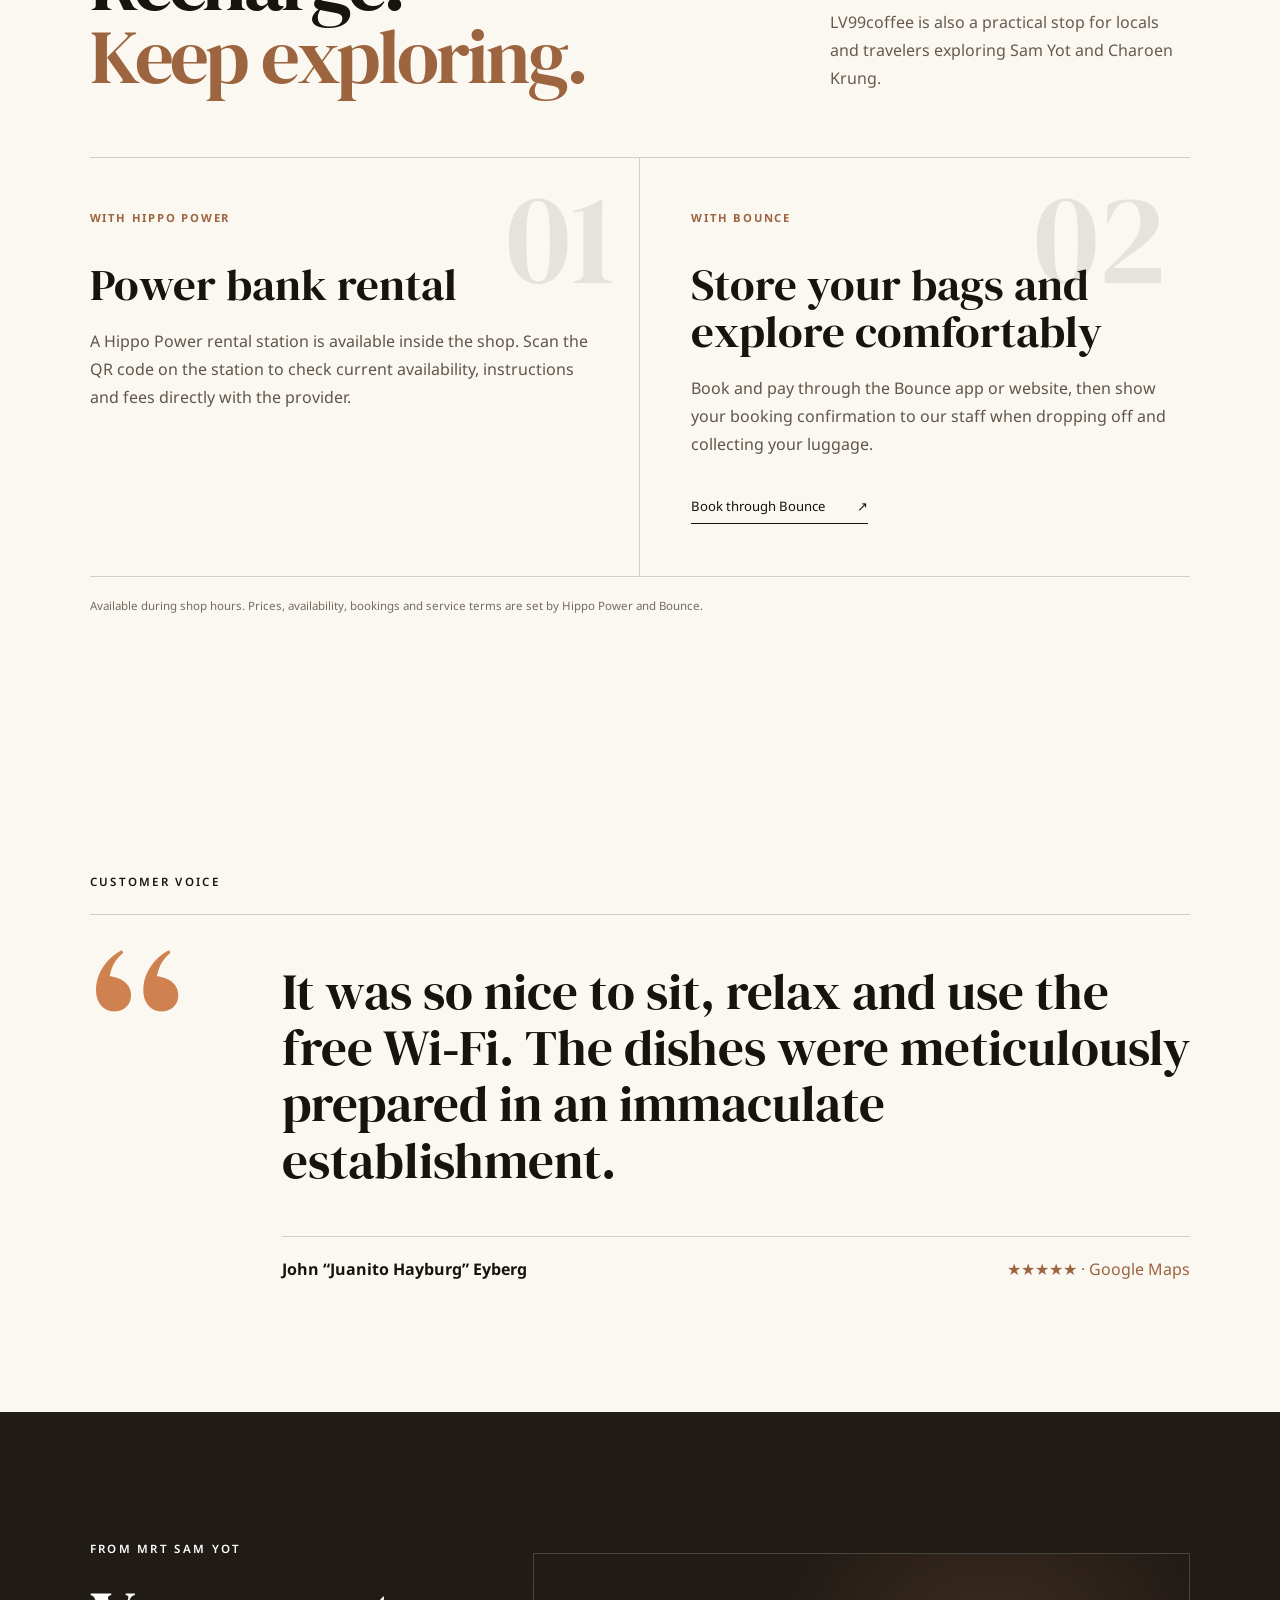
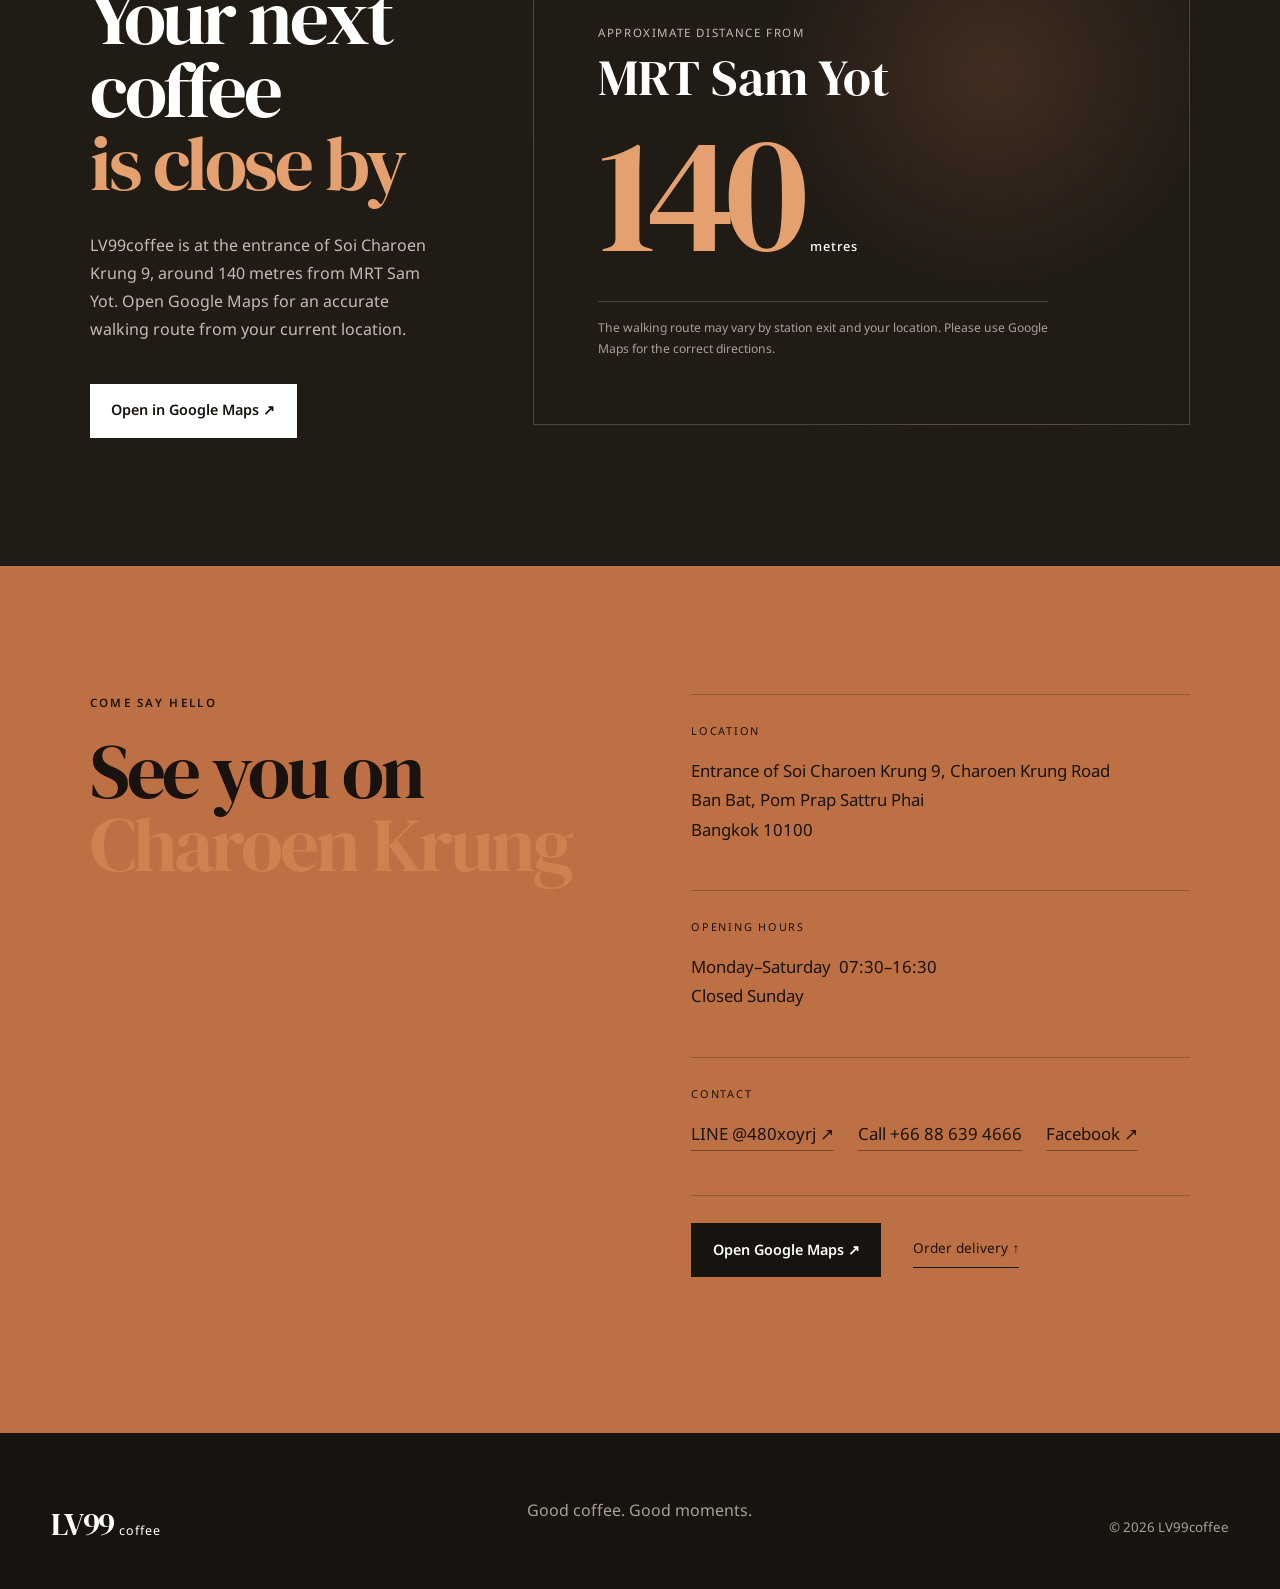
==== commit 2ba32fa0: "Refine delivery cards with brand logos" ====
--- a/en/index.html
+++ b/en/index.html
@@ -49,7 +49,7 @@
       <div class="source-menus"><details class="menu-board reveal"><summary>View the original drinks menu <span>＋</span></summary><div class="menu-board-frame"><button class="menu-board-open" type="button" data-dialog-src="../assets/images/lv99-menu-board.webp" data-dialog-alt="Original drinks menu board at LV99coffee" data-dialog-caption="Original drinks menu · LV99coffee"><img src="../assets/images/lv99-menu-board.webp" alt="Original drinks menu board at LV99coffee — open full screen" width="2048" height="1152" loading="lazy"><span>Open full screen ↗</span></button></div></details><details class="menu-board reveal"><summary>View the original croffle menu <span>＋</span></summary><div class="menu-board-frame"><button class="menu-board-open" type="button" data-dialog-src="../assets/images/lv99-croffle-board.webp" data-dialog-alt="Original croffle menu board at LV99coffee" data-dialog-caption="Original croffle menu · LV99coffee"><img src="../assets/images/lv99-croffle-board.webp" alt="Original croffle menu board at LV99coffee — open full screen" width="2048" height="1152" loading="lazy"><span>Open full screen ↗</span></button></div></details></div>
       <p class="menu-note">Prices are in Thai baht. A dash means that option is not available on the current menu board.</p>
     </section>
-    <section class="delivery section" id="delivery" aria-labelledby="delivery-title"><header class="delivery-heading reveal"><p class="eyebrow">LV99coffee at your door</p><h2 id="delivery-title">Craving a drink?<br><span>We can bring it to you.</span></h2><p>Order LV99coffee through your preferred delivery app. Current items, prices and delivery times are shown on each platform.</p></header><div class="delivery-grid reveal"><a class="delivery-card delivery-grab" href="https://r.grab.com/g/6-20260905_121633_26bfd17a1ec94d88992dd4b845d9ee0a_MEXMPS-3-C35JVJKAL63HGJ" target="_blank" rel="noopener" aria-label="Order LV99coffee on Grab"><span class="delivery-brand">Grab</span><strong>Order on Grab</strong><small>Open LV99coffee on Grab ↗</small></a><a class="delivery-card delivery-lineman" href="https://lin.ee/ONmKM3F?openExternalBrowser=1" target="_blank" rel="noopener" aria-label="Order LV99coffee on LINE MAN"><span class="delivery-brand">LINE MAN</span><strong>Order on LINE MAN</strong><small>Open LV99coffee on LINE MAN ↗</small></a></div><p class="delivery-note reveal">Items, prices, service areas and delivery times are determined by each platform.</p></section>
+    <section class="delivery section" id="delivery" aria-labelledby="delivery-title"><header class="delivery-heading reveal"><p class="eyebrow">LV99coffee at your door</p><h2 id="delivery-title">Craving a drink?<br><span>We can bring it to you.</span></h2><p>Order LV99coffee through your preferred delivery app. Current items, prices and delivery times are shown on each platform.</p></header><div class="delivery-grid reveal"><a class="delivery-card delivery-grab" href="https://r.grab.com/g/6-20260905_121633_26bfd17a1ec94d88992dd4b845d9ee0a_MEXMPS-3-C35JVJKAL63HGJ" target="_blank" rel="noopener" aria-label="Order LV99coffee on Grab"><span class="delivery-logo"><img src="../assets/brands/grab-logo.svg" alt="Grab" width="191" height="68" loading="lazy"></span><strong>Order delivery</strong><small>Open LV99coffee on Grab <span aria-hidden="true">↗</span></small></a><a class="delivery-card delivery-lineman" href="https://lin.ee/ONmKM3F?openExternalBrowser=1" target="_blank" rel="noopener" aria-label="Order LV99coffee on LINE MAN"><span class="delivery-logo"><img src="../assets/brands/line-man-logo.png" alt="LINE MAN" width="540" height="102" loading="lazy"></span><strong>Order delivery</strong><small>Open LV99coffee on LINE MAN <span aria-hidden="true">↗</span></small></a></div><p class="delivery-note reveal">Items, prices, service areas and delivery times are determined by each platform.</p></section>
     <section class="ritual section"><figure class="ritual-media reveal"><img src="../assets/images/lv99-store-pause.webp" alt="Window seating and green plants inside LV99coffee overlooking Charoen Krung Road" width="1200" height="1500" loading="lazy"><figcaption>A real view inside LV99coffee</figcaption></figure><div class="ritual-copy reveal"><p class="eyebrow">A pause before the next stop</p><blockquote>“Step away from the heat and the pace of the street.”</blockquote><p>While exploring or running errands around Sam Yot and Charoen Krung, come inside to cool down, watch the street through the window and spend a quiet moment with your favorite drink.</p><p>Simple seating and touches of greenery make the shop a relaxing stop before you continue through Bangkok's old town.</p><a class="arrow-link" href="https://maps.app.goo.gl/upwLs7Lys3qoL3d98" target="_blank" rel="noopener">Take a break at LV99coffee <span>↗</span></a></div></section>
     <section class="services section" id="services" aria-labelledby="services-title"><header class="services-heading reveal"><p class="eyebrow">More than coffee</p><h2 id="services-title">Leave your bags. Recharge.<br><span>Keep exploring.</span></h2><p>LV99coffee is also a practical stop for locals and travelers exploring Sam Yot and Charoen Krung.</p></header><div class="services-grid reveal"><article><span class="service-number" aria-hidden="true">01</span><p class="service-partner">With Hippo Power</p><h3>Power bank rental</h3><p>A Hippo Power rental station is available inside the shop. Scan the QR code on the station to check current availability, instructions and fees directly with the provider.</p></article><article><span class="service-number" aria-hidden="true">02</span><p class="service-partner">With Bounce</p><h3>Store your bags and explore comfortably</h3><p>Book and pay through the Bounce app or website, then show your booking confirmation to our staff when dropping off and collecting your luggage.</p><a class="arrow-link" href="https://bounce.com/" target="_blank" rel="noopener">Book through Bounce <span>↗</span></a></article></div><p class="services-note reveal">Available during shop hours. Prices, availability, bookings and service terms are set by Hippo Power and Bounce.</p></section>
     <section class="review section"><p class="eyebrow reveal">Customer voice</p><div class="review-grid reveal"><div class="quote-mark">“</div><figure><blockquote>It was so nice to sit, relax and use the free Wi‑Fi. The dishes were meticulously prepared in an immaculate establishment.</blockquote><figcaption><strong>John “Juanito Hayburg” Eyberg</strong><span>★★★★★ · Google Maps</span></figcaption></figure></div></section>
--- a/css/interactions.css
+++ b/css/interactions.css
@@ -79,14 +79,15 @@
 .delivery-heading h2 span { display: block; color: #e5a06f; }
 .delivery-heading > p:last-child { margin: 0; color: #c9beb6; max-width: 520px; }
 .delivery-grid { display: grid; grid-template-columns: 1fr 1fr; gap: 1rem; margin-top: 4rem; }
-.delivery-card { min-height: 230px; padding: clamp(1.5rem,3vw,2.8rem); display: flex; flex-direction: column; justify-content: flex-end; border: 1px solid rgba(255,255,255,.2); transition: transform .25s ease,background .25s ease,color .25s ease; }
-.delivery-card:hover { transform: translateY(-4px); }
+.delivery-card { min-height: 260px; padding: clamp(1.5rem,3vw,2.8rem); display: flex; flex-direction: column; justify-content: flex-end; border: 1px solid rgba(255,255,255,.2); background: #f8f3ea; color: var(--ink); transition: transform .25s ease,background .25s ease,border-color .25s ease; }
+.delivery-card:hover { transform: translateY(-4px); background: #fff; border-color: #00b14f; }
 .delivery-card:focus-visible { outline-color: #fff; }
-.delivery-brand { margin-bottom: auto; font-size: .75rem; font-weight: 700; letter-spacing: .15em; text-transform: uppercase; }
-.delivery-card strong { font: 400 clamp(2rem,4vw,4rem)/1 var(--serif); }
-.delivery-card small { margin-top: .8rem; font-size: .78rem; letter-spacing: .04em; }
-.delivery-grab { background: #00b14f; color: #071d10; }
-.delivery-lineman { background: #fff; color: #17130f; }
+.delivery-logo { min-height: 76px; margin-bottom: auto; display: flex; align-items: flex-start; }
+.delivery-logo img { width: auto; height: 54px; object-fit: contain; object-position: left top; }
+.delivery-lineman .delivery-logo img { height: 48px; }
+.delivery-card strong { font: 400 clamp(2rem,3.6vw,3.5rem)/1 var(--serif); }
+.delivery-card small { display: flex; justify-content: space-between; gap: 1rem; margin-top: .9rem; padding-top: .9rem; border-top: 1px solid rgba(23,19,15,.16); font-size: .78rem; letter-spacing: .04em; }
+.delivery-grab,.delivery-lineman { border-top: 4px solid #00b14f; }
 .delivery-note { margin: 1.25rem 0 0; color: #a99f96; font-size: .72rem; }
 .contact-links { display: flex; flex-wrap: wrap; gap: .65rem 1.5rem; }
 .contact-links a { border-bottom: 1px solid rgba(23,19,15,.45); }
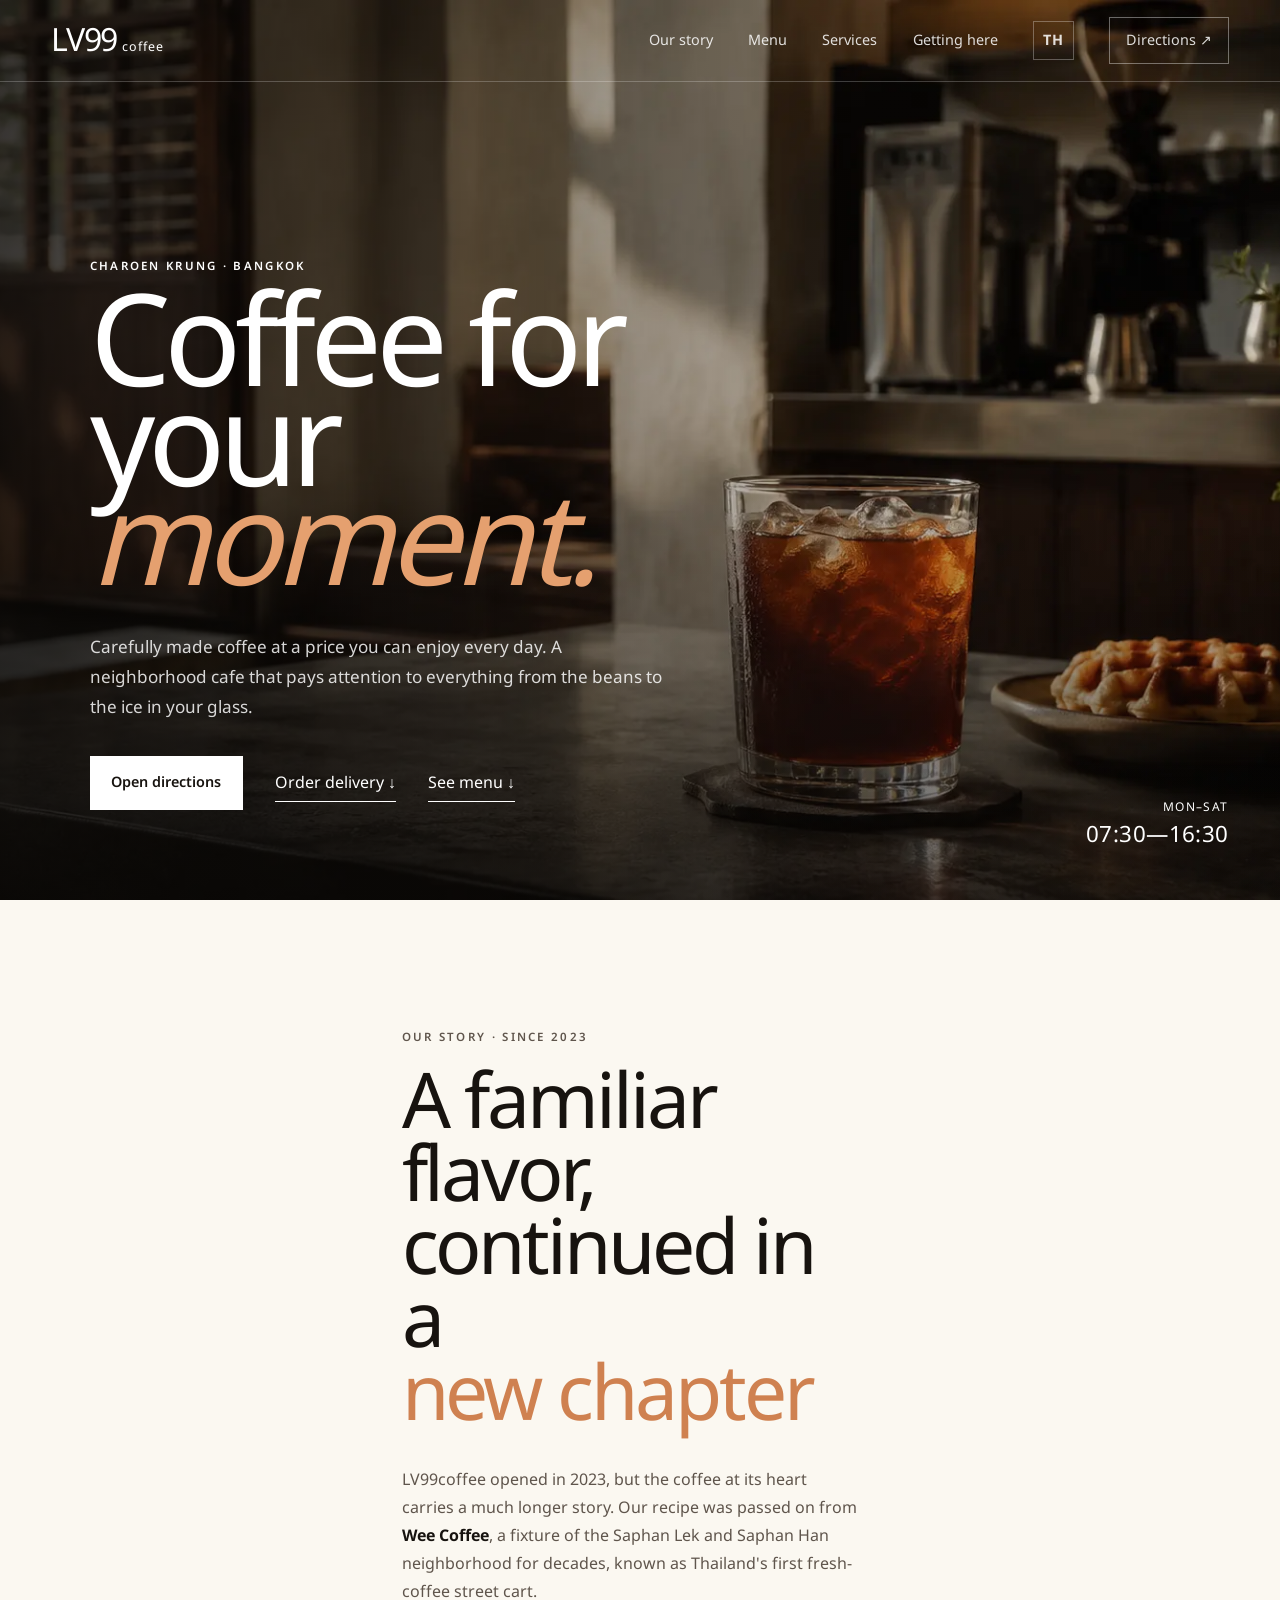
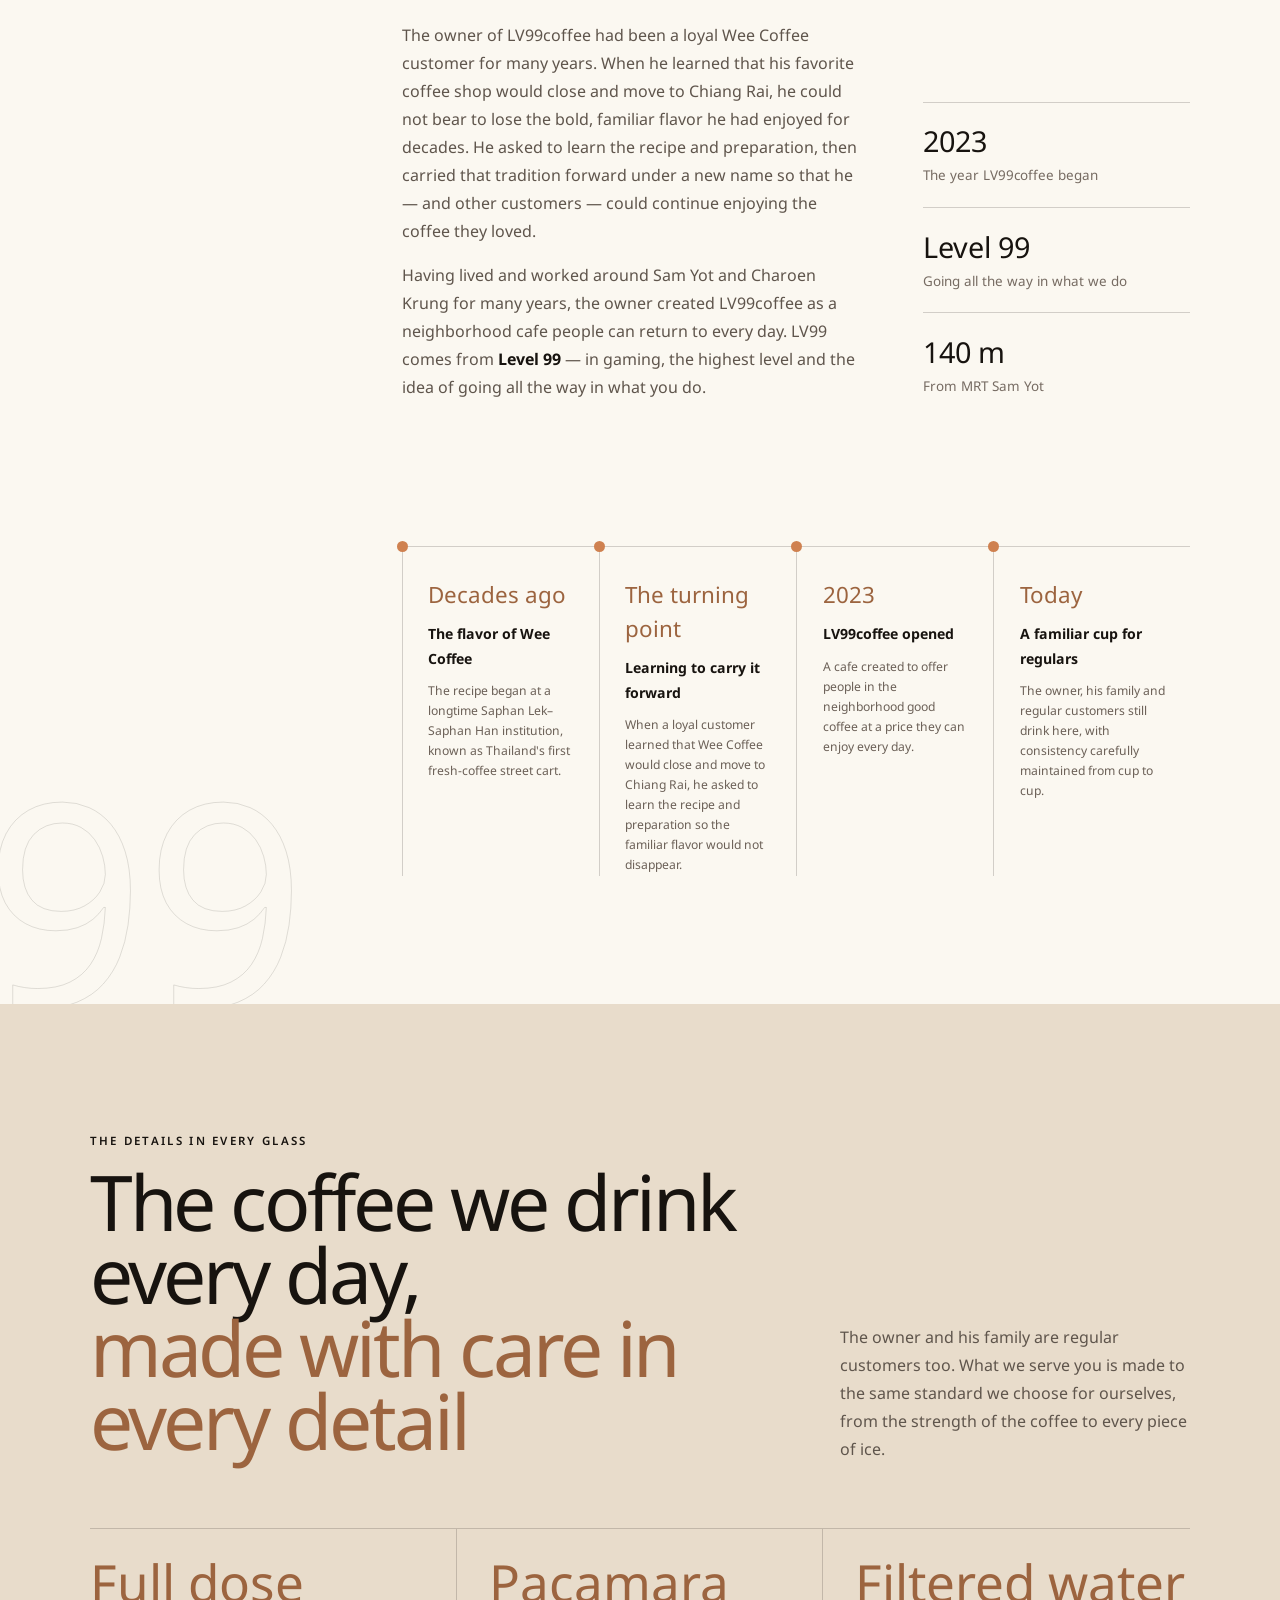
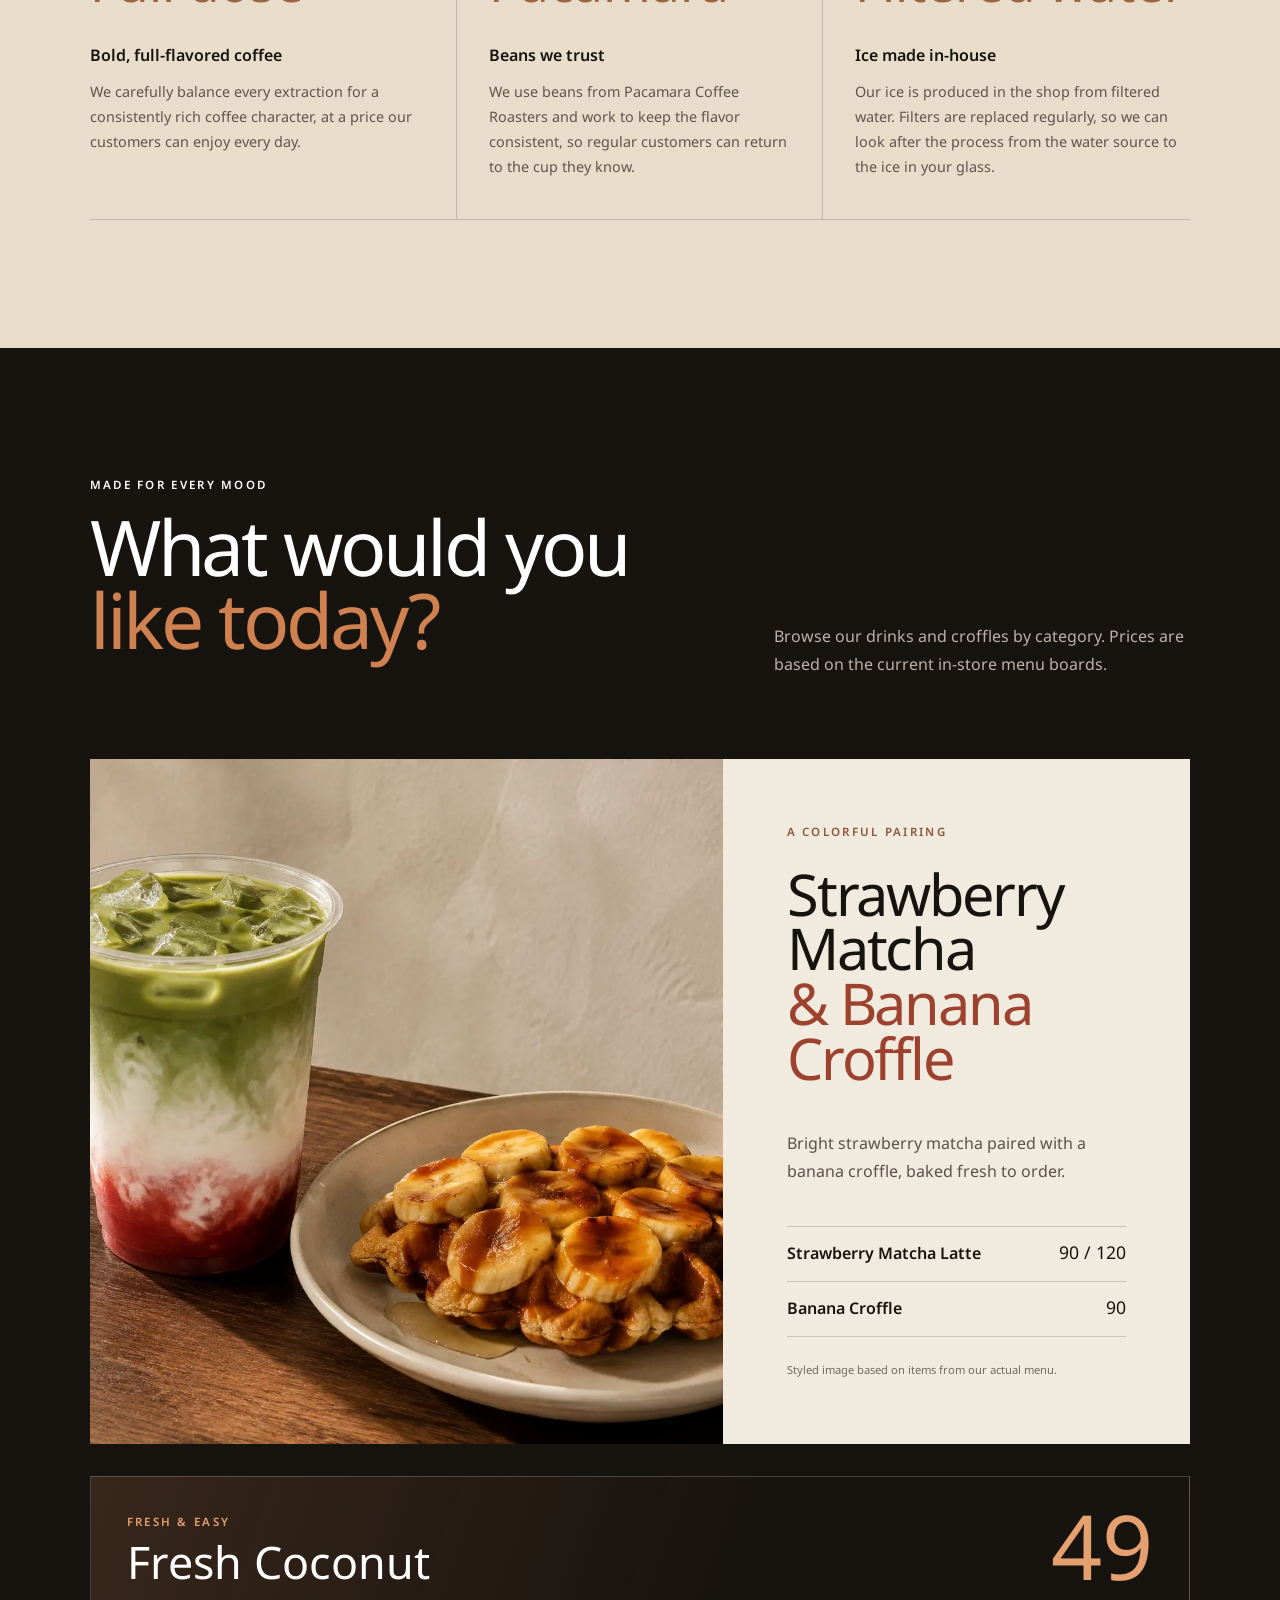
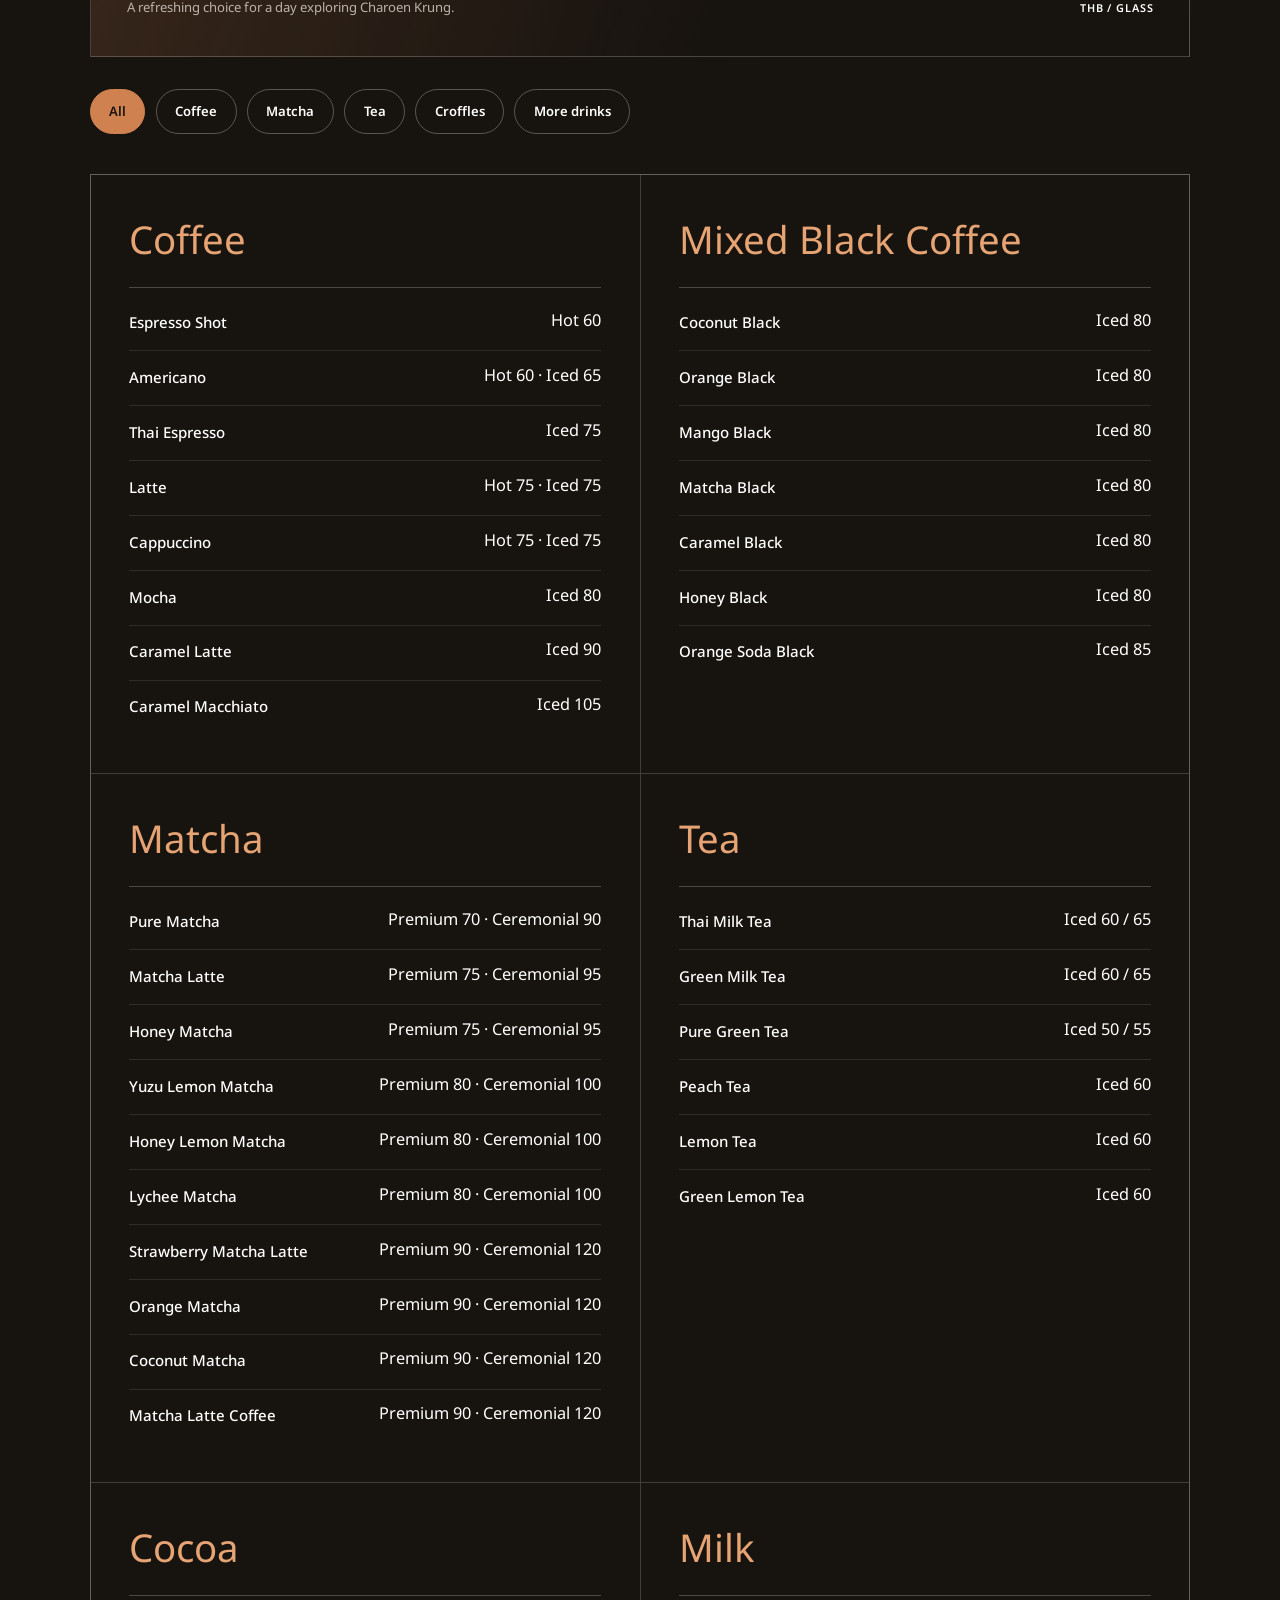
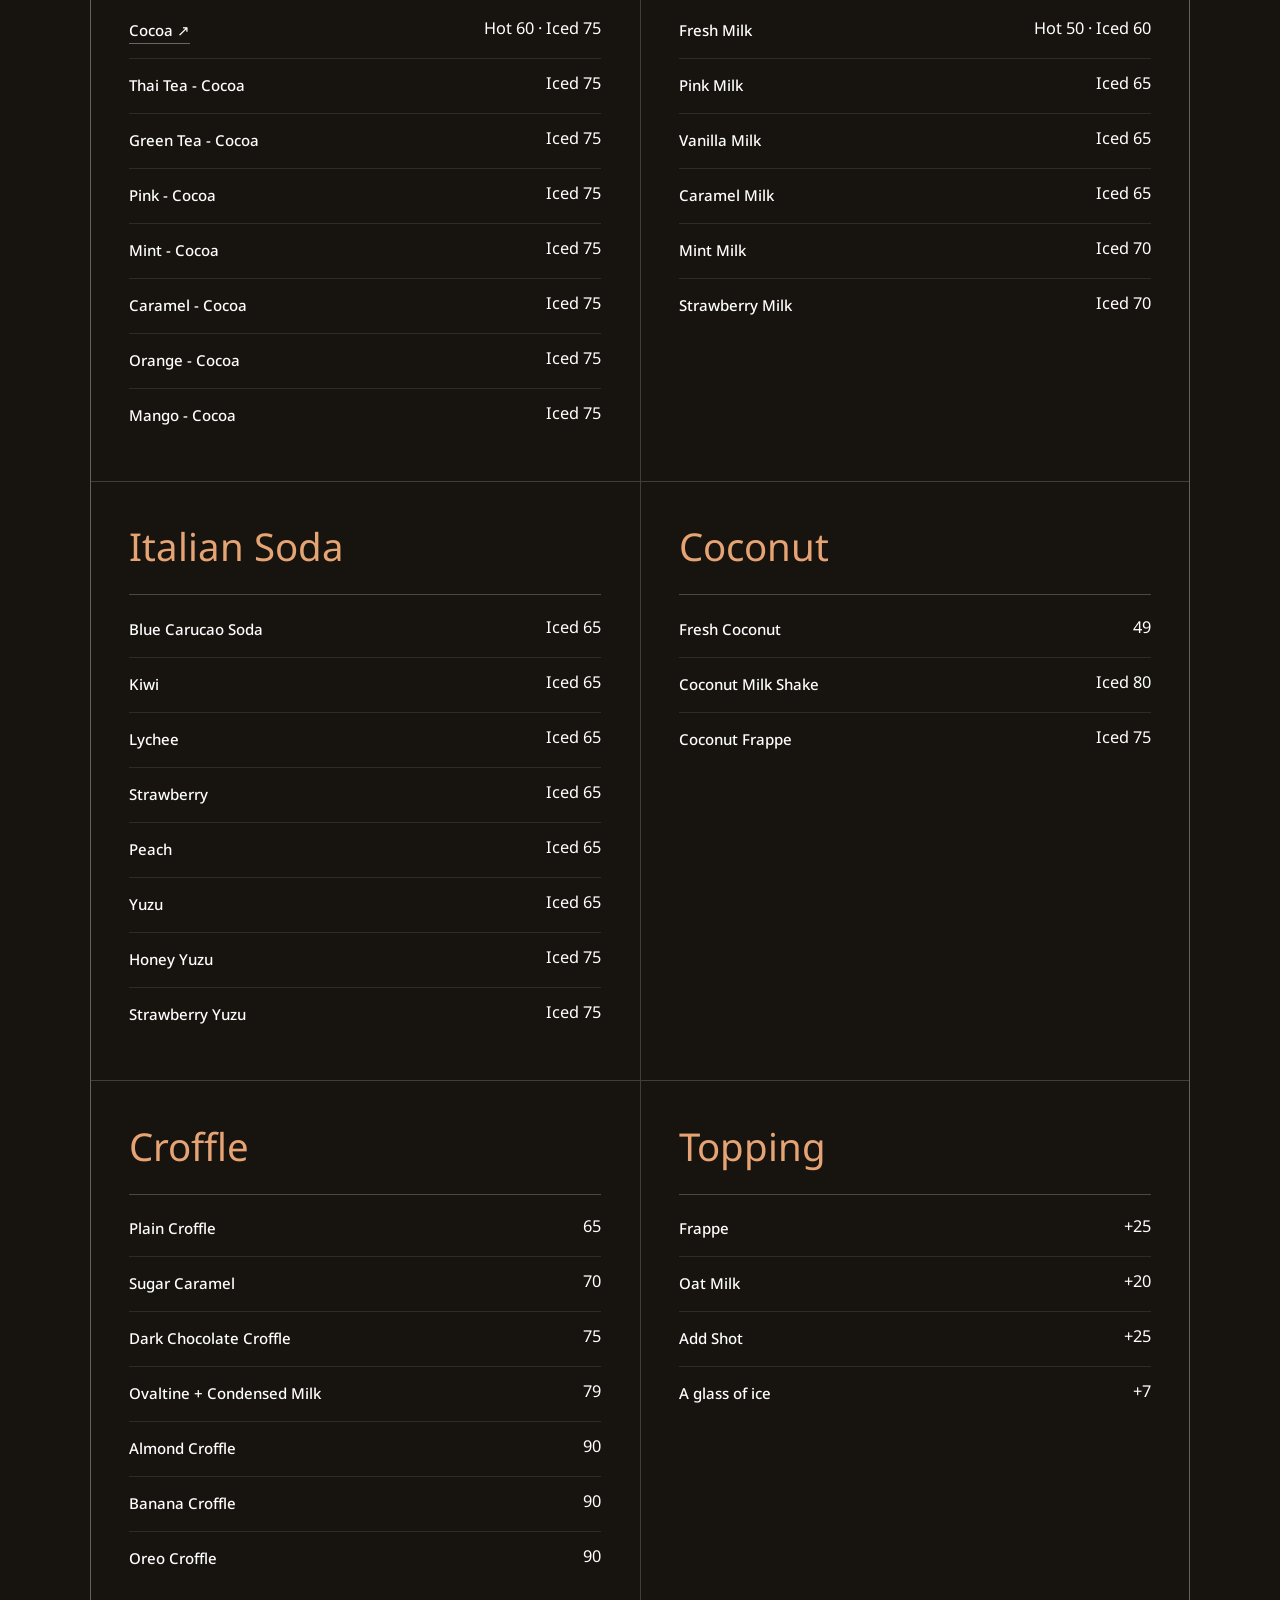
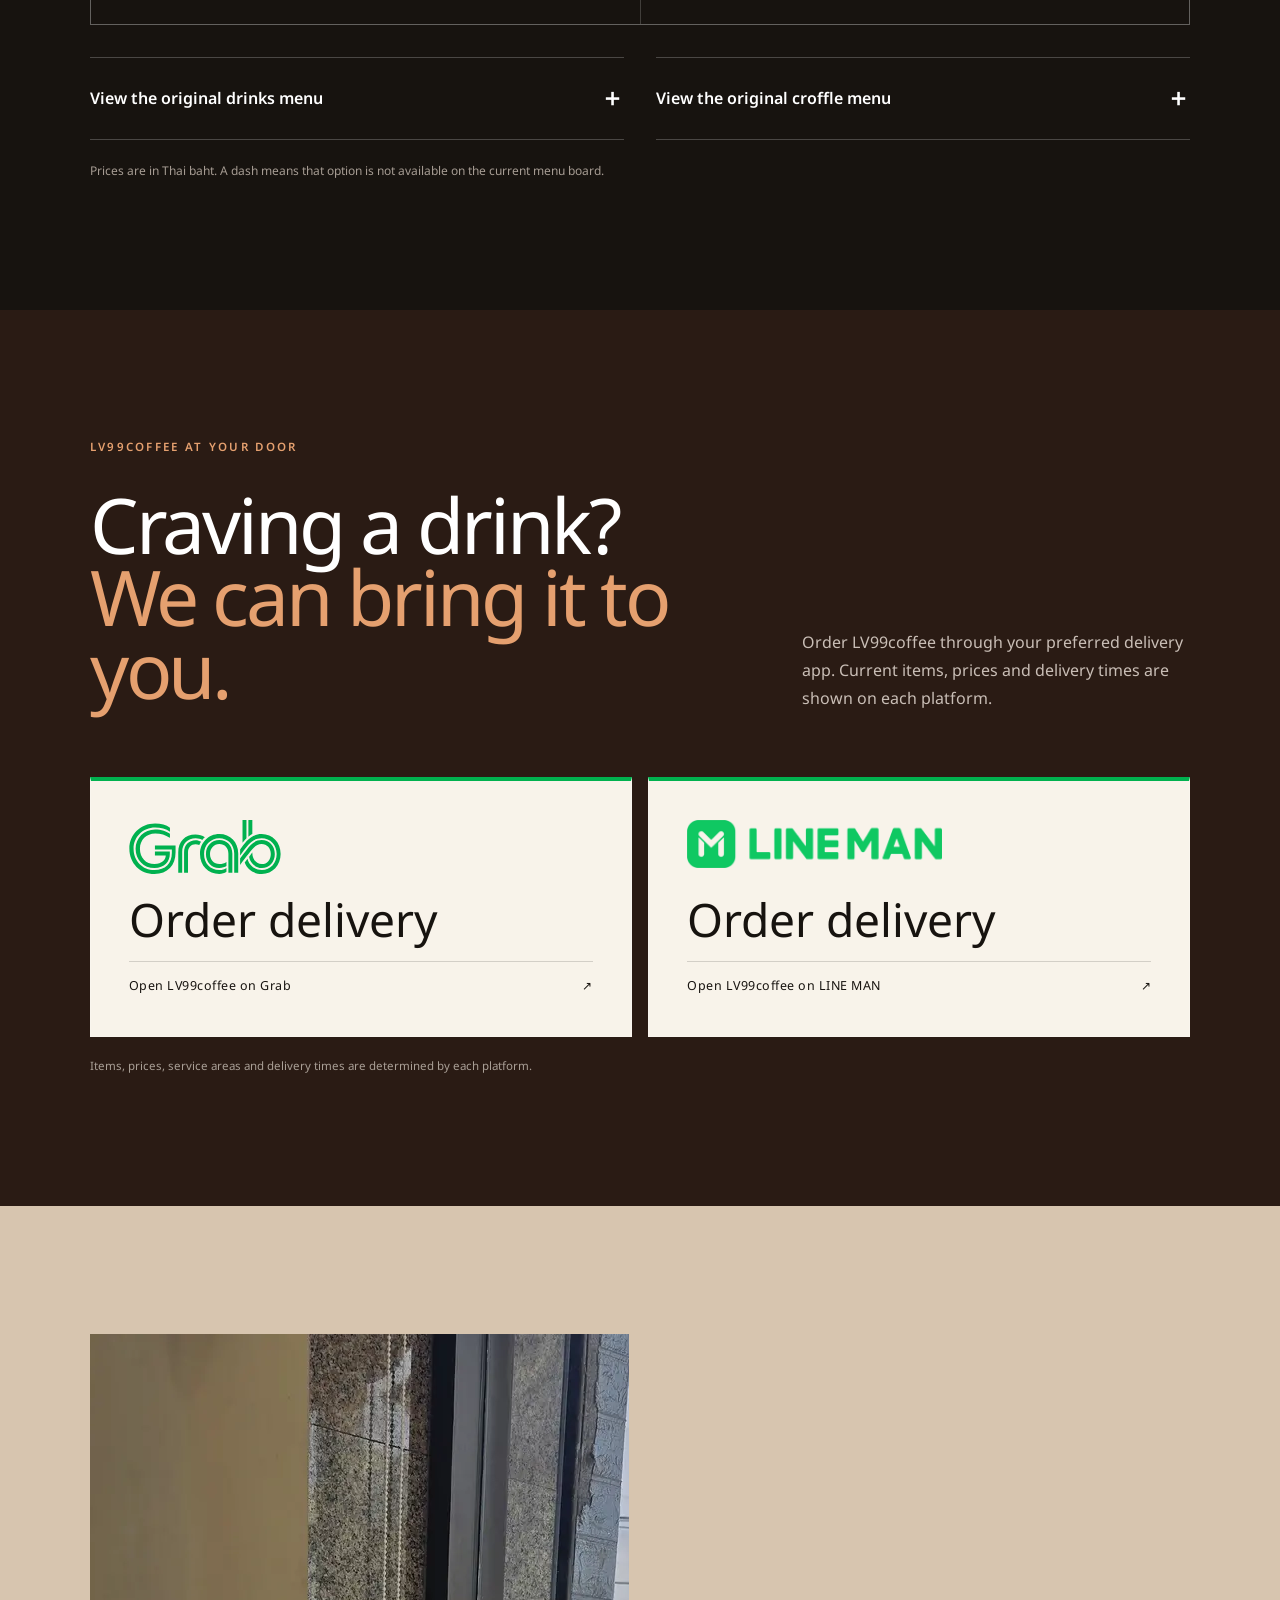
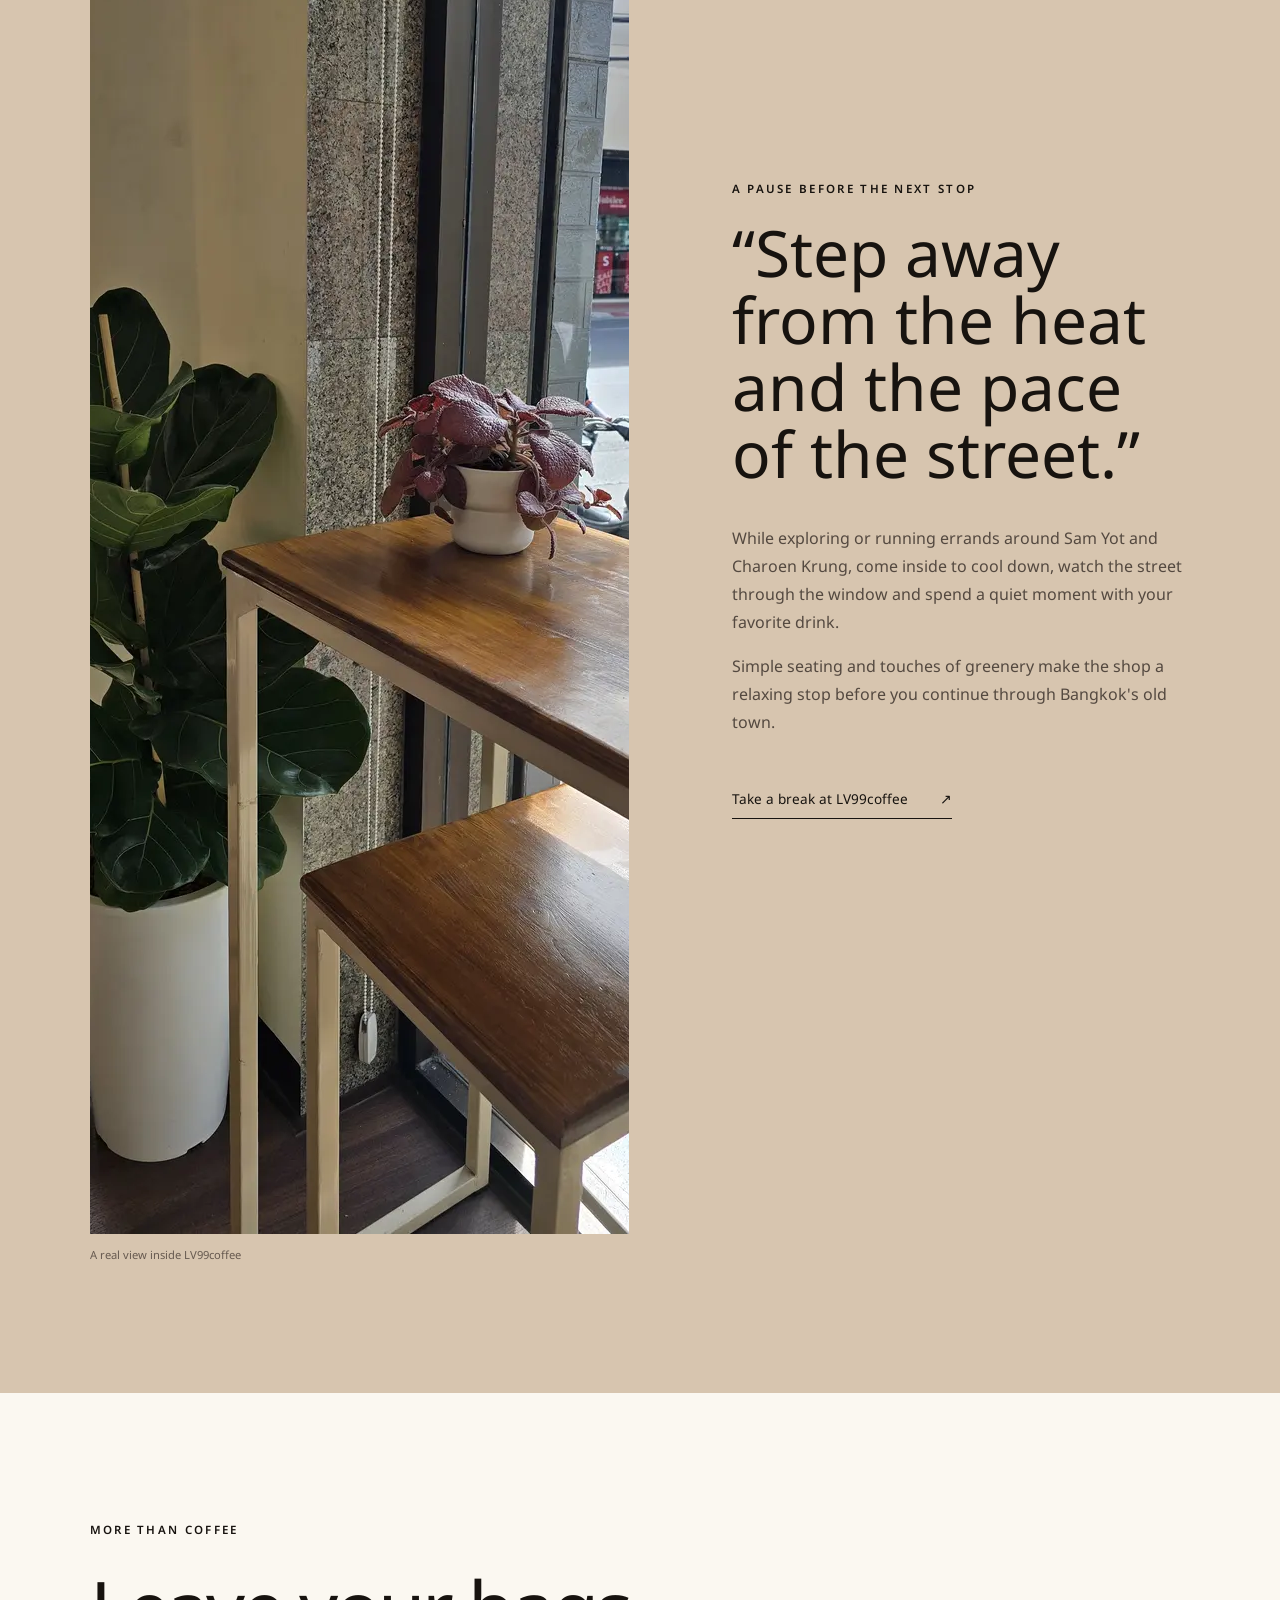
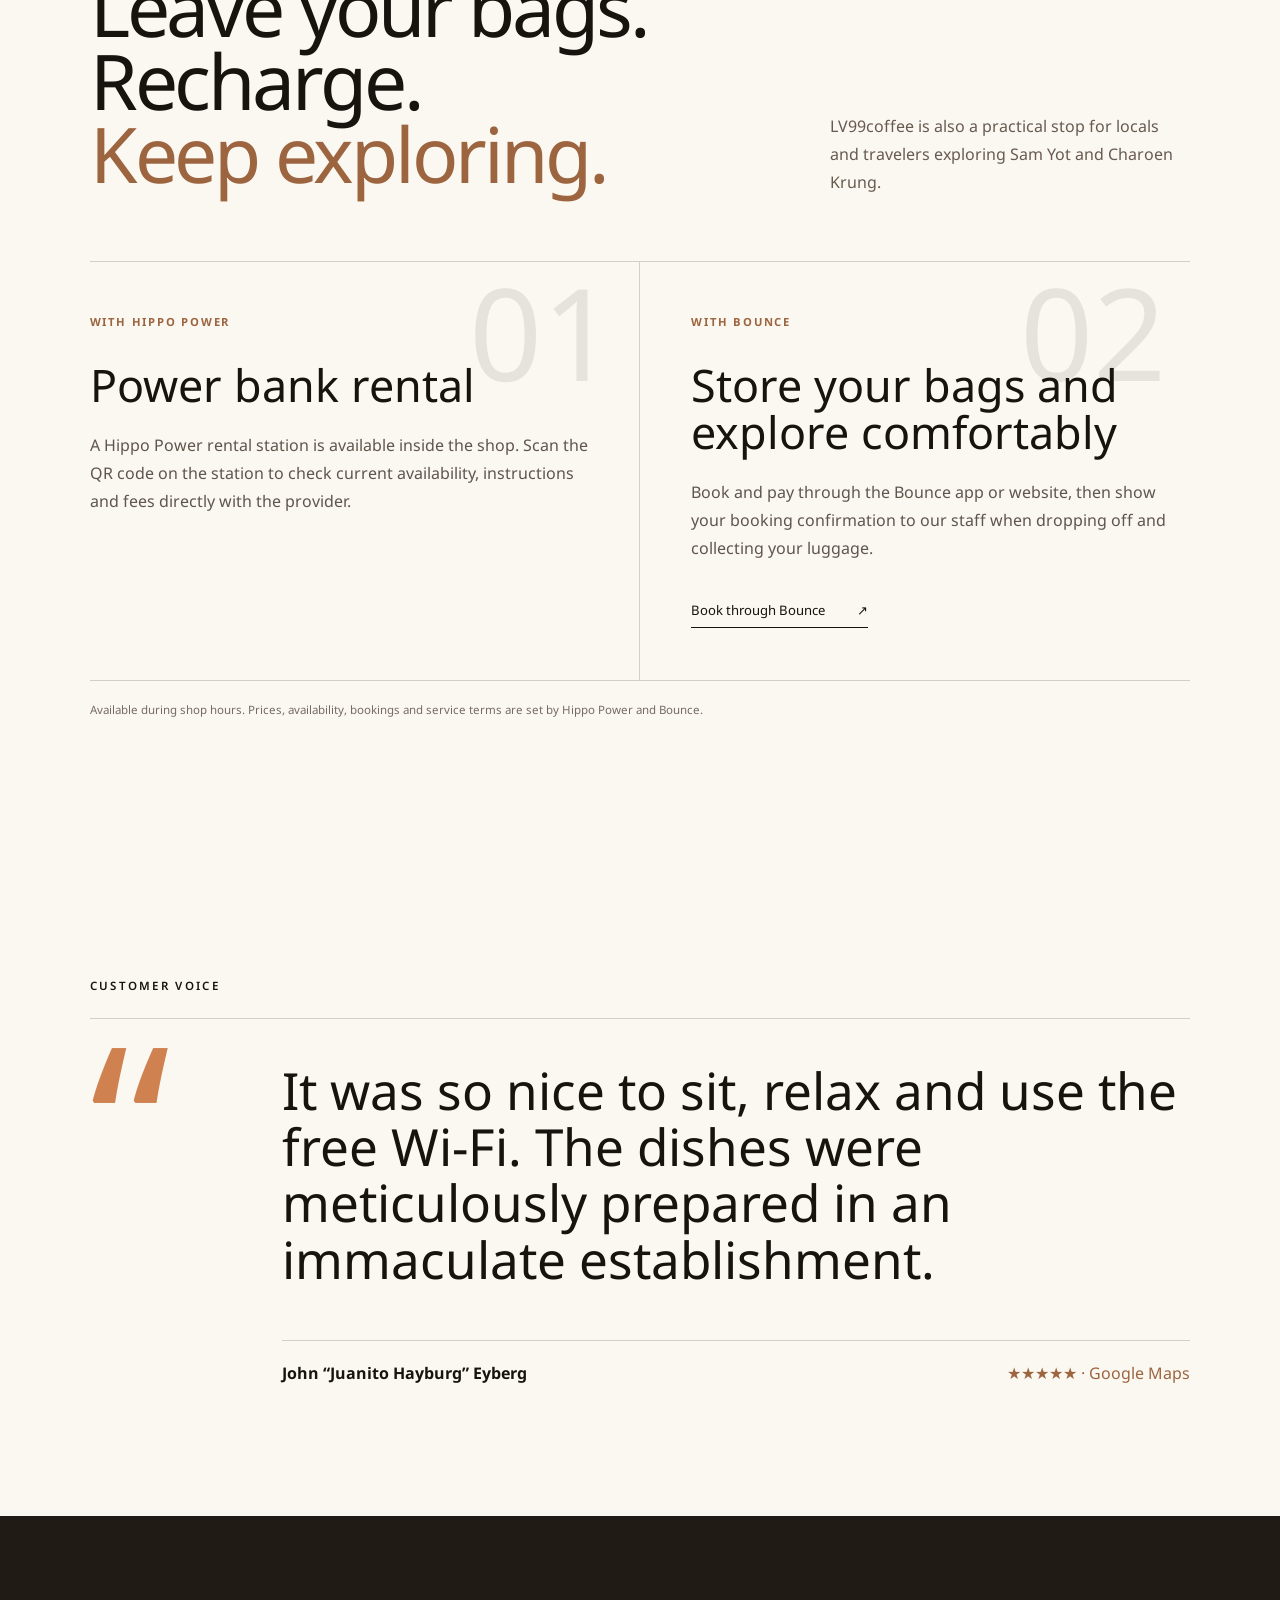
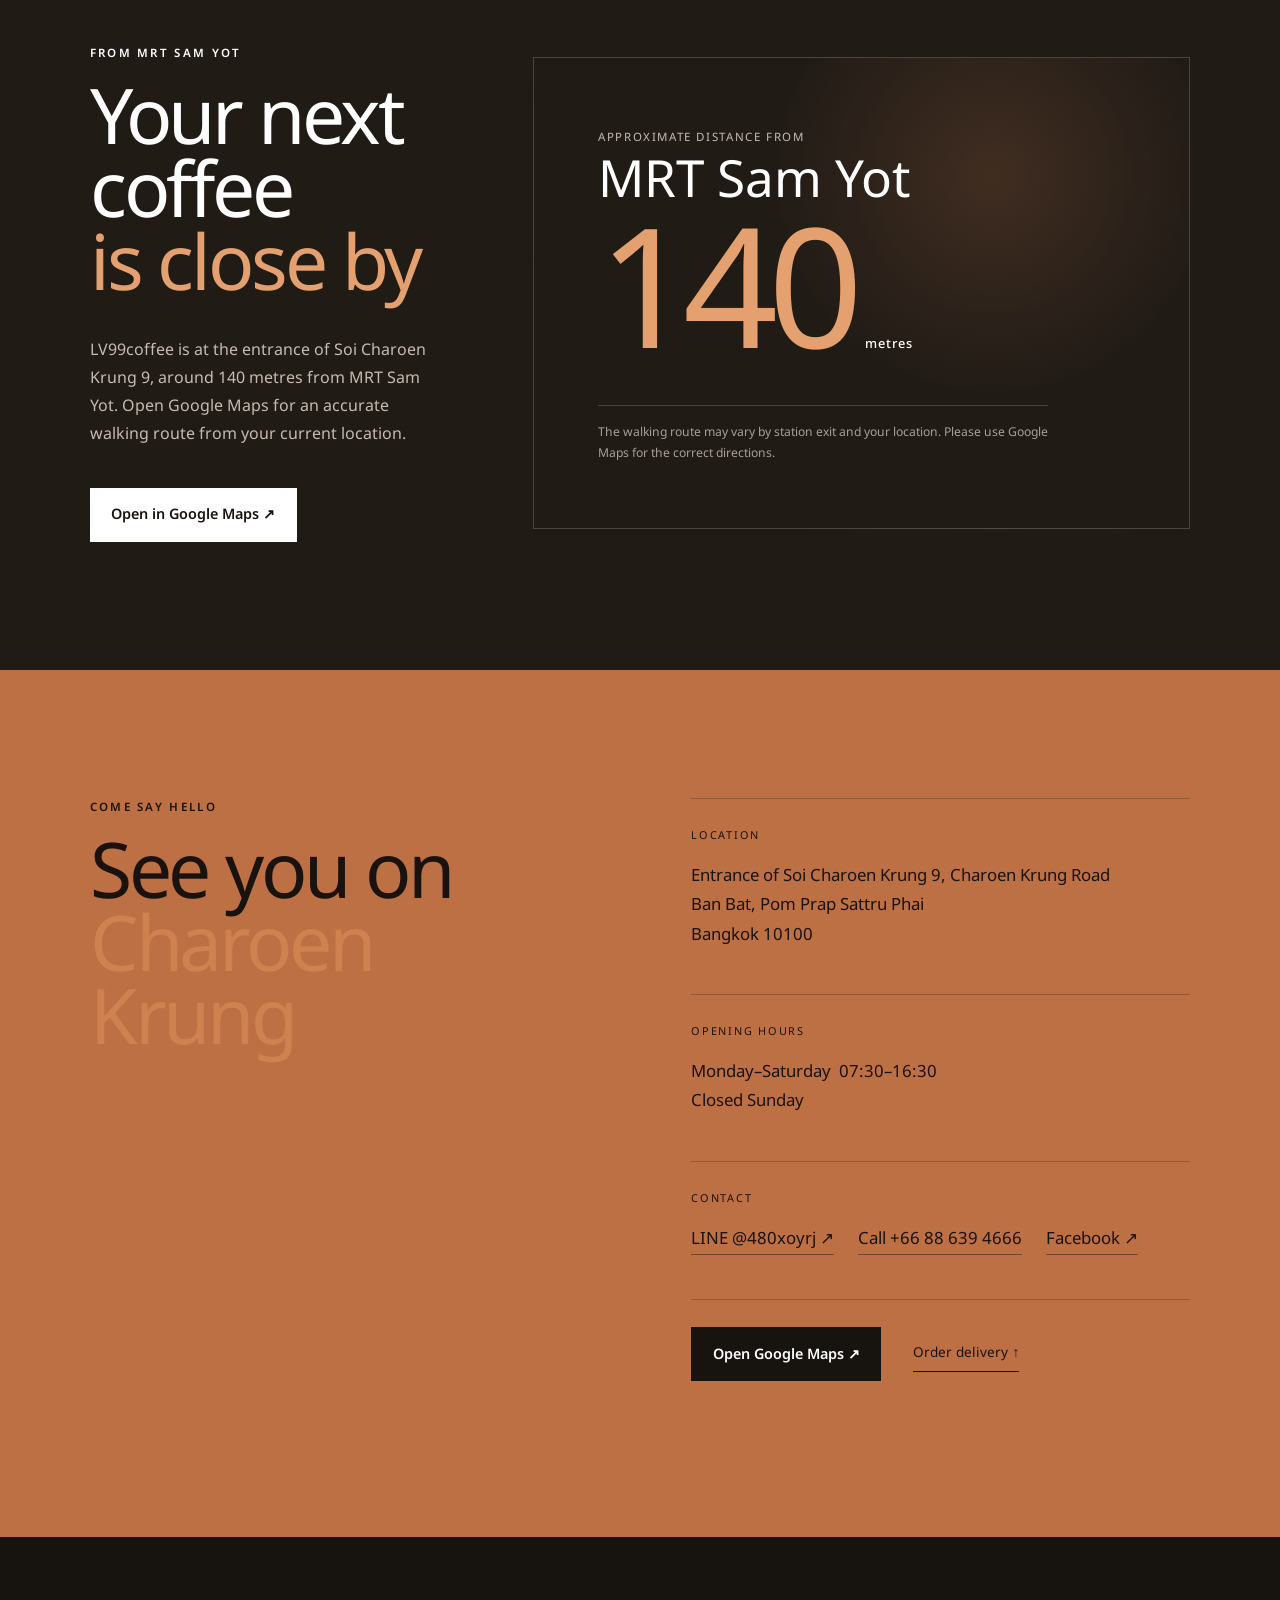
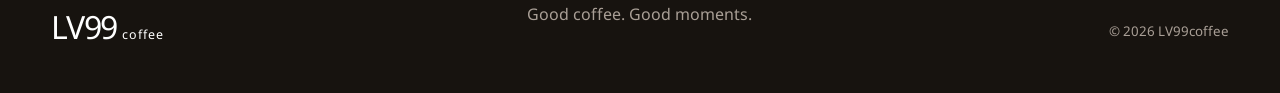
==== commit 37e57c1a: "Use one font family across the website" ====
--- a/en/index.html
+++ b/en/index.html
@@ -13,7 +13,7 @@
   <meta property="og:title" content="LV99coffee — Good coffee for every day"><meta property="og:description" content="A neighborhood cafe near MRT Sam Yot, with carefully made coffee, in-house filtered-water ice and a welcoming place to pause.">
   <meta property="og:url" content="https://coffee.lv99th.com/en/"><meta property="og:image" content="https://coffee.lv99th.com/assets/images/lv99-hero.webp">
   <link rel="preconnect" href="https://fonts.googleapis.com"><link rel="preconnect" href="https://fonts.gstatic.com" crossorigin>
-  <link href="https://fonts.googleapis.com/css2?family=DM+Serif+Display&family=Noto+Sans+Thai:wght@300;400;500;600;700&display=swap" rel="stylesheet">
+  <link href="https://fonts.googleapis.com/css2?family=Noto+Sans+Thai:wght@300;400;500;600;700&display=swap" rel="stylesheet">
   <link rel="stylesheet" href="../css/styles.css"><link rel="stylesheet" href="../css/menu.css"><link rel="stylesheet" href="../css/feature.css"><link rel="stylesheet" href="../css/story.css"><link rel="stylesheet" href="../css/interactions.css">
   <script type="application/ld+json">{"@context":"https://schema.org","@type":"CafeOrCoffeeShop","name":"LV99coffee","url":"https://coffee.lv99th.com/en/","description":"A neighborhood cafe near MRT Sam Yot, founded in 2023 and serving quality coffee at an everyday price.","foundingDate":"2023","slogan":"The coffee we drink every day, made with care in every detail.","telephone":"+66-88-639-4666","priceRange":"฿1–200","servesCuisine":["Coffee","Cafe","Matcha","Bakery","Dessert"],"hasMap":"https://maps.app.goo.gl/upwLs7Lys3qoL3d98","address":{"@type":"PostalAddress","streetAddress":"Entrance of Soi Charoen Krung 9, Charoen Krung Road","addressSubdistrict":"Ban Bat","addressDistrict":"Pom Prap Sattru Phai","addressLocality":"Bangkok","postalCode":"10100","addressCountry":"TH"},"openingHoursSpecification":{"@type":"OpeningHoursSpecification","dayOfWeek":["Monday","Tuesday","Wednesday","Thursday","Friday","Saturday"],"opens":"07:30","closes":"16:30"},"sameAs":["https://www.facebook.com/lv99coffee"]}</script>
 </head>
--- a/css/styles.css
+++ b/css/styles.css
@@ -1 +1 @@
-:root{--ink:#17130f;--paper:#f1eadf;--cream:#fbf8f1;--caramel:#cf8150;--line:rgba(23,19,15,.18);--serif:"DM Serif Display",serif;--sans:"Noto Sans Thai",sans-serif}*{box-sizing:border-box}html{scroll-behavior:smooth}body{margin:0;background:var(--paper);color:var(--ink);font:400 1rem/1.75 var(--sans);overflow-x:hidden}a{color:inherit;text-decoration:none}img{display:block;max-width:100%}.skip-link{position:fixed;left:1rem;top:-5rem;z-index:99;background:#fff;padding:.7rem 1rem}.skip-link:focus{top:1rem}.site-header{height:82px;padding:0 clamp(1.2rem,4vw,4.5rem);display:flex;align-items:center;justify-content:space-between;position:absolute;inset:0 0 auto;z-index:10;color:white;border-bottom:1px solid rgba(255,255,255,.22);transition:.3s}.site-header.fixed{position:fixed;background:rgba(23,19,15,.93);backdrop-filter:blur(15px)}.wordmark{font:2rem/1 var(--serif);letter-spacing:-.04em}.wordmark span{font:400 .78rem var(--sans);letter-spacing:.08em;margin-left:.3rem}.site-nav{display:flex;align-items:center;gap:2.2rem;font-size:.9rem}.site-nav a{opacity:.85}.site-nav a:hover{opacity:1}.nav-cta{border:1px solid rgba(255,255,255,.45);padding:.65rem 1rem}.menu-toggle{display:none;background:0;border:0;padding:.5rem}.menu-toggle span{display:block;width:25px;height:1px;background:#fff;margin:6px}.hero{position:relative;min-height:100svh;color:#fff;display:flex;align-items:flex-end;isolation:isolate}.hero-media,.hero-shade{position:absolute;inset:0;width:100%;height:100%;object-fit:cover;z-index:-2}.hero-media{object-position:center}.hero-shade{z-index:-1;background:linear-gradient(90deg,rgba(10,8,6,.8) 0%,rgba(10,8,6,.3) 55%,rgba(10,8,6,.1)),linear-gradient(0deg,rgba(10,8,6,.55),transparent 45%)}.hero-copy{width:min(760px,86vw);padding:10rem clamp(1.2rem,7vw,8rem) clamp(5rem,10vh,8rem)}.kicker,.eyebrow{margin:0 0 1.3rem;text-transform:uppercase;letter-spacing:.2em;font-size:.72rem;font-weight:600}.hero h1{font:400 clamp(4.2rem,10vw,9rem)/.78 var(--serif);letter-spacing:-.05em;margin:0 0 2.3rem}.hero h1 em{color:#e5a06f;font-weight:400}.hero-copy>p:not(.kicker){max-width:590px;font-size:1.07rem;color:rgba(255,255,255,.83)}.hero-actions{display:flex;align-items:center;gap:2rem;margin-top:2rem}.button{display:inline-flex;align-items:center;justify-content:center;padding:.9rem 1.35rem;font-weight:600;font-size:.9rem}.button-light{background:#fff;color:var(--ink)}.button-dark{background:var(--ink);color:#fff}.text-link,.arrow-link{border-bottom:1px solid currentColor;padding:.3rem 0}.hero-meta{position:absolute;right:clamp(1.2rem,4vw,4.5rem);bottom:3rem;text-align:right;font-size:.75rem;text-transform:uppercase;letter-spacing:.12em}.hero-meta strong{display:block;font:400 1.4rem var(--serif);letter-spacing:.02em}.section{padding:clamp(5rem,10vw,9rem) clamp(1.2rem,7vw,8rem)}.intro{position:relative;display:grid;grid-template-columns:.65fr 1.2fr .7fr;gap:5vw;align-items:end;background:var(--cream);overflow:hidden}.intro-number{font:400 clamp(10rem,22vw,23rem)/.7 var(--serif);color:transparent;-webkit-text-stroke:1px rgba(23,19,15,.12);position:absolute;left:-1rem;bottom:-1rem}.intro-copy{grid-column:2;position:relative}.intro h2,.section-heading h2,.visit h2{font:400 clamp(3.1rem,6vw,6.2rem)/.95 var(--serif);letter-spacing:-.04em;margin:0 0 2rem}.intro h2 span,.section-heading h2 span,.visit h2 span{display:block;color:var(--caramel)}.intro-copy>p:last-child{max-width:620px;color:#5f554c}.facts{margin:0;position:relative}.facts div{padding:1.15rem 0;border-top:1px solid var(--line)}.facts dt{font:400 1.8rem var(--serif)}.facts dd{margin:0;color:#766b62;font-size:.84rem}.menu-section{background:var(--ink);color:#fff}.section-heading{display:grid;grid-template-columns:1fr .7fr;gap:7vw;align-items:end;margin-bottom:4rem}.section-heading>p{color:#bcb2a9;max-width:500px}.menu-grid{display:grid;grid-template-columns:repeat(4,1fr);border-top:1px solid rgba(255,255,255,.2)}.menu-card{min-height:310px;padding:1.5rem;border-right:1px solid rgba(255,255,255,.2);display:flex;flex-direction:column;justify-content:flex-end;transition:.25s}.menu-card:first-child{border-left:1px solid rgba(255,255,255,.2)}.menu-card:hover,.menu-card.featured{background:var(--caramel);color:var(--ink)}.menu-card>span{margin-bottom:auto;font-size:.72rem}.menu-card h3{font:400 2rem var(--serif);margin:0}.menu-card p{font-size:.84rem;margin:.4rem 0 0;opacity:.75}.menu-note{font-size:.78rem;color:#a69c93;margin:1.5rem 0 0}.ritual{display:grid;grid-template-columns:minmax(0,1fr) minmax(320px,.85fr);gap:8vw;align-items:center;background:#d7c5af}.ritual-media{margin:0}.ritual-media img{width:100%;aspect-ratio:4/5;object-fit:cover}.ritual-copy blockquote{font:400 clamp(2.7rem,5vw,5rem)/1.05 var(--serif);margin:1.5rem 0 2rem}.ritual-copy>p:not(.eyebrow){max-width:510px;color:#544940}.ritual-copy .arrow-link{display:inline-flex;justify-content:space-between;gap:2rem;margin-top:2rem;font-size:.85rem}.review{background:var(--cream)}.review-grid{display:grid;grid-template-columns:.35fr 1.65fr;border-top:1px solid var(--line);padding-top:3rem}.quote-mark{font:400 14rem/.65 var(--serif);color:var(--caramel)}.review figure{margin:0}.review blockquote{font:400 clamp(2.2rem,4vw,4.6rem)/1.1 var(--serif);margin:0 0 3rem;max-width:1050px}.review figcaption{display:flex;justify-content:space-between;border-top:1px solid var(--line);padding-top:1.2rem}.review figcaption span{color:#9c643f}.visit{display:grid;grid-template-columns:1fr 1fr;gap:8vw;background:#bd7044;color:#1a120e}.visit-details>div{padding:1.7rem 0;border-top:1px solid rgba(23,19,15,.25)}.visit-details small{display:block;text-transform:uppercase;letter-spacing:.16em;font-size:.68rem}.visit-details p{font-size:1.05rem}.visit-actions{display:flex;align-items:center;gap:2rem}.visit-actions .arrow-link{font-size:.85rem}footer{background:var(--ink);color:white;padding:3rem clamp(1.2rem,4vw,4.5rem);display:grid;grid-template-columns:1fr 1fr 1fr;align-items:end}footer p{text-align:center;color:#a99f96}footer small{text-align:right;color:#a99f96}.reveal{opacity:0;transform:translateY(24px);transition:opacity .75s ease,transform .75s ease}.reveal.visible{opacity:1;transform:none}:focus-visible{outline:3px solid #e6a474;outline-offset:4px}@media(max-width:900px){.site-nav{position:fixed;inset:0;background:var(--ink);display:none;flex-direction:column;justify-content:center;font-size:1.3rem}.site-nav.open{display:flex}.menu-toggle{display:block;z-index:2}.intro{grid-template-columns:1fr 1fr}.intro-copy{grid-column:1/3}.facts{grid-column:2}.menu-grid{grid-template-columns:1fr 1fr}.ritual{gap:5vw}.review-grid{grid-template-columns:1fr}.quote-mark{font-size:8rem}.visit{grid-template-columns:1fr}footer{grid-template-columns:1fr;gap:1rem}footer p,footer small{text-align:left}}@media(max-width:600px){.site-header{height:70px}.hero{min-height:850px}.hero-copy{padding-bottom:10rem}.hero h1{font-size:4.4rem}.hero-meta{left:1.2rem;right:auto;bottom:2.5rem;text-align:left}.section{padding:5rem 1.2rem}.intro{display:block}.intro-number{font-size:15rem}.facts{margin-top:3rem}.section-heading{grid-template-columns:1fr}.menu-grid{grid-template-columns:1fr}.menu-card{min-height:190px;border-left:1px solid rgba(255,255,255,.2);border-bottom:1px solid rgba(255,255,255,.2)}.ritual{grid-template-columns:1fr}.ritual-copy blockquote{font-size:2.8rem}.review figcaption{display:block}.review figcaption span{display:block;margin-top:.4rem}.visit-actions{align-items:flex-start;flex-direction:column}.hero-actions{align-items:flex-start;flex-direction:column;gap:1rem}}@media(prefers-reduced-motion:reduce){html{scroll-behavior:auto}.reveal{opacity:1;transform:none;transition:none}}
+:root{--ink:#17130f;--paper:#f1eadf;--cream:#fbf8f1;--caramel:#cf8150;--line:rgba(23,19,15,.18);--serif:"Noto Sans Thai",sans-serif;--sans:"Noto Sans Thai",sans-serif}*{box-sizing:border-box}html{scroll-behavior:smooth}body{margin:0;background:var(--paper);color:var(--ink);font:400 1rem/1.75 var(--sans);overflow-x:hidden}a{color:inherit;text-decoration:none}img{display:block;max-width:100%}.skip-link{position:fixed;left:1rem;top:-5rem;z-index:99;background:#fff;padding:.7rem 1rem}.skip-link:focus{top:1rem}.site-header{height:82px;padding:0 clamp(1.2rem,4vw,4.5rem);display:flex;align-items:center;justify-content:space-between;position:absolute;inset:0 0 auto;z-index:10;color:white;border-bottom:1px solid rgba(255,255,255,.22);transition:.3s}.site-header.fixed{position:fixed;background:rgba(23,19,15,.93);backdrop-filter:blur(15px)}.wordmark{font:2rem/1 var(--serif);letter-spacing:-.04em}.wordmark span{font:400 .78rem var(--sans);letter-spacing:.08em;margin-left:.3rem}.site-nav{display:flex;align-items:center;gap:2.2rem;font-size:.9rem}.site-nav a{opacity:.85}.site-nav a:hover{opacity:1}.nav-cta{border:1px solid rgba(255,255,255,.45);padding:.65rem 1rem}.menu-toggle{display:none;background:0;border:0;padding:.5rem}.menu-toggle span{display:block;width:25px;height:1px;background:#fff;margin:6px}.hero{position:relative;min-height:100svh;color:#fff;display:flex;align-items:flex-end;isolation:isolate}.hero-media,.hero-shade{position:absolute;inset:0;width:100%;height:100%;object-fit:cover;z-index:-2}.hero-media{object-position:center}.hero-shade{z-index:-1;background:linear-gradient(90deg,rgba(10,8,6,.8) 0%,rgba(10,8,6,.3) 55%,rgba(10,8,6,.1)),linear-gradient(0deg,rgba(10,8,6,.55),transparent 45%)}.hero-copy{width:min(760px,86vw);padding:10rem clamp(1.2rem,7vw,8rem) clamp(5rem,10vh,8rem)}.kicker,.eyebrow{margin:0 0 1.3rem;text-transform:uppercase;letter-spacing:.2em;font-size:.72rem;font-weight:600}.hero h1{font:400 clamp(4.2rem,10vw,9rem)/.78 var(--serif);letter-spacing:-.05em;margin:0 0 2.3rem}.hero h1 em{color:#e5a06f;font-weight:400}.hero-copy>p:not(.kicker){max-width:590px;font-size:1.07rem;color:rgba(255,255,255,.83)}.hero-actions{display:flex;align-items:center;gap:2rem;margin-top:2rem}.button{display:inline-flex;align-items:center;justify-content:center;padding:.9rem 1.35rem;font-weight:600;font-size:.9rem}.button-light{background:#fff;color:var(--ink)}.button-dark{background:var(--ink);color:#fff}.text-link,.arrow-link{border-bottom:1px solid currentColor;padding:.3rem 0}.hero-meta{position:absolute;right:clamp(1.2rem,4vw,4.5rem);bottom:3rem;text-align:right;font-size:.75rem;text-transform:uppercase;letter-spacing:.12em}.hero-meta strong{display:block;font:400 1.4rem var(--serif);letter-spacing:.02em}.section{padding:clamp(5rem,10vw,9rem) clamp(1.2rem,7vw,8rem)}.intro{position:relative;display:grid;grid-template-columns:.65fr 1.2fr .7fr;gap:5vw;align-items:end;background:var(--cream);overflow:hidden}.intro-number{font:400 clamp(10rem,22vw,23rem)/.7 var(--serif);color:transparent;-webkit-text-stroke:1px rgba(23,19,15,.12);position:absolute;left:-1rem;bottom:-1rem}.intro-copy{grid-column:2;position:relative}.intro h2,.section-heading h2,.visit h2{font:400 clamp(3.1rem,6vw,6.2rem)/.95 var(--serif);letter-spacing:-.04em;margin:0 0 2rem}.intro h2 span,.section-heading h2 span,.visit h2 span{display:block;color:var(--caramel)}.intro-copy>p:last-child{max-width:620px;color:#5f554c}.facts{margin:0;position:relative}.facts div{padding:1.15rem 0;border-top:1px solid var(--line)}.facts dt{font:400 1.8rem var(--serif)}.facts dd{margin:0;color:#766b62;font-size:.84rem}.menu-section{background:var(--ink);color:#fff}.section-heading{display:grid;grid-template-columns:1fr .7fr;gap:7vw;align-items:end;margin-bottom:4rem}.section-heading>p{color:#bcb2a9;max-width:500px}.menu-grid{display:grid;grid-template-columns:repeat(4,1fr);border-top:1px solid rgba(255,255,255,.2)}.menu-card{min-height:310px;padding:1.5rem;border-right:1px solid rgba(255,255,255,.2);display:flex;flex-direction:column;justify-content:flex-end;transition:.25s}.menu-card:first-child{border-left:1px solid rgba(255,255,255,.2)}.menu-card:hover,.menu-card.featured{background:var(--caramel);color:var(--ink)}.menu-card>span{margin-bottom:auto;font-size:.72rem}.menu-card h3{font:400 2rem var(--serif);margin:0}.menu-card p{font-size:.84rem;margin:.4rem 0 0;opacity:.75}.menu-note{font-size:.78rem;color:#a69c93;margin:1.5rem 0 0}.ritual{display:grid;grid-template-columns:minmax(0,1fr) minmax(320px,.85fr);gap:8vw;align-items:center;background:#d7c5af}.ritual-media{margin:0}.ritual-media img{width:100%;aspect-ratio:4/5;object-fit:cover}.ritual-copy blockquote{font:400 clamp(2.7rem,5vw,5rem)/1.05 var(--serif);margin:1.5rem 0 2rem}.ritual-copy>p:not(.eyebrow){max-width:510px;color:#544940}.ritual-copy .arrow-link{display:inline-flex;justify-content:space-between;gap:2rem;margin-top:2rem;font-size:.85rem}.review{background:var(--cream)}.review-grid{display:grid;grid-template-columns:.35fr 1.65fr;border-top:1px solid var(--line);padding-top:3rem}.quote-mark{font:400 14rem/.65 var(--serif);color:var(--caramel)}.review figure{margin:0}.review blockquote{font:400 clamp(2.2rem,4vw,4.6rem)/1.1 var(--serif);margin:0 0 3rem;max-width:1050px}.review figcaption{display:flex;justify-content:space-between;border-top:1px solid var(--line);padding-top:1.2rem}.review figcaption span{color:#9c643f}.visit{display:grid;grid-template-columns:1fr 1fr;gap:8vw;background:#bd7044;color:#1a120e}.visit-details>div{padding:1.7rem 0;border-top:1px solid rgba(23,19,15,.25)}.visit-details small{display:block;text-transform:uppercase;letter-spacing:.16em;font-size:.68rem}.visit-details p{font-size:1.05rem}.visit-actions{display:flex;align-items:center;gap:2rem}.visit-actions .arrow-link{font-size:.85rem}footer{background:var(--ink);color:white;padding:3rem clamp(1.2rem,4vw,4.5rem);display:grid;grid-template-columns:1fr 1fr 1fr;align-items:end}footer p{text-align:center;color:#a99f96}footer small{text-align:right;color:#a99f96}.reveal{opacity:0;transform:translateY(24px);transition:opacity .75s ease,transform .75s ease}.reveal.visible{opacity:1;transform:none}:focus-visible{outline:3px solid #e6a474;outline-offset:4px}@media(max-width:900px){.site-nav{position:fixed;inset:0;background:var(--ink);display:none;flex-direction:column;justify-content:center;font-size:1.3rem}.site-nav.open{display:flex}.menu-toggle{display:block;z-index:2}.intro{grid-template-columns:1fr 1fr}.intro-copy{grid-column:1/3}.facts{grid-column:2}.menu-grid{grid-template-columns:1fr 1fr}.ritual{gap:5vw}.review-grid{grid-template-columns:1fr}.quote-mark{font-size:8rem}.visit{grid-template-columns:1fr}footer{grid-template-columns:1fr;gap:1rem}footer p,footer small{text-align:left}}@media(max-width:600px){.site-header{height:70px}.hero{min-height:850px}.hero-copy{padding-bottom:10rem}.hero h1{font-size:4.4rem}.hero-meta{left:1.2rem;right:auto;bottom:2.5rem;text-align:left}.section{padding:5rem 1.2rem}.intro{display:block}.intro-number{font-size:15rem}.facts{margin-top:3rem}.section-heading{grid-template-columns:1fr}.menu-grid{grid-template-columns:1fr}.menu-card{min-height:190px;border-left:1px solid rgba(255,255,255,.2);border-bottom:1px solid rgba(255,255,255,.2)}.ritual{grid-template-columns:1fr}.ritual-copy blockquote{font-size:2.8rem}.review figcaption{display:block}.review figcaption span{display:block;margin-top:.4rem}.visit-actions{align-items:flex-start;flex-direction:column}.hero-actions{align-items:flex-start;flex-direction:column;gap:1rem}}@media(prefers-reduced-motion:reduce){html{scroll-behavior:auto}.reveal{opacity:1;transform:none;transition:none}}
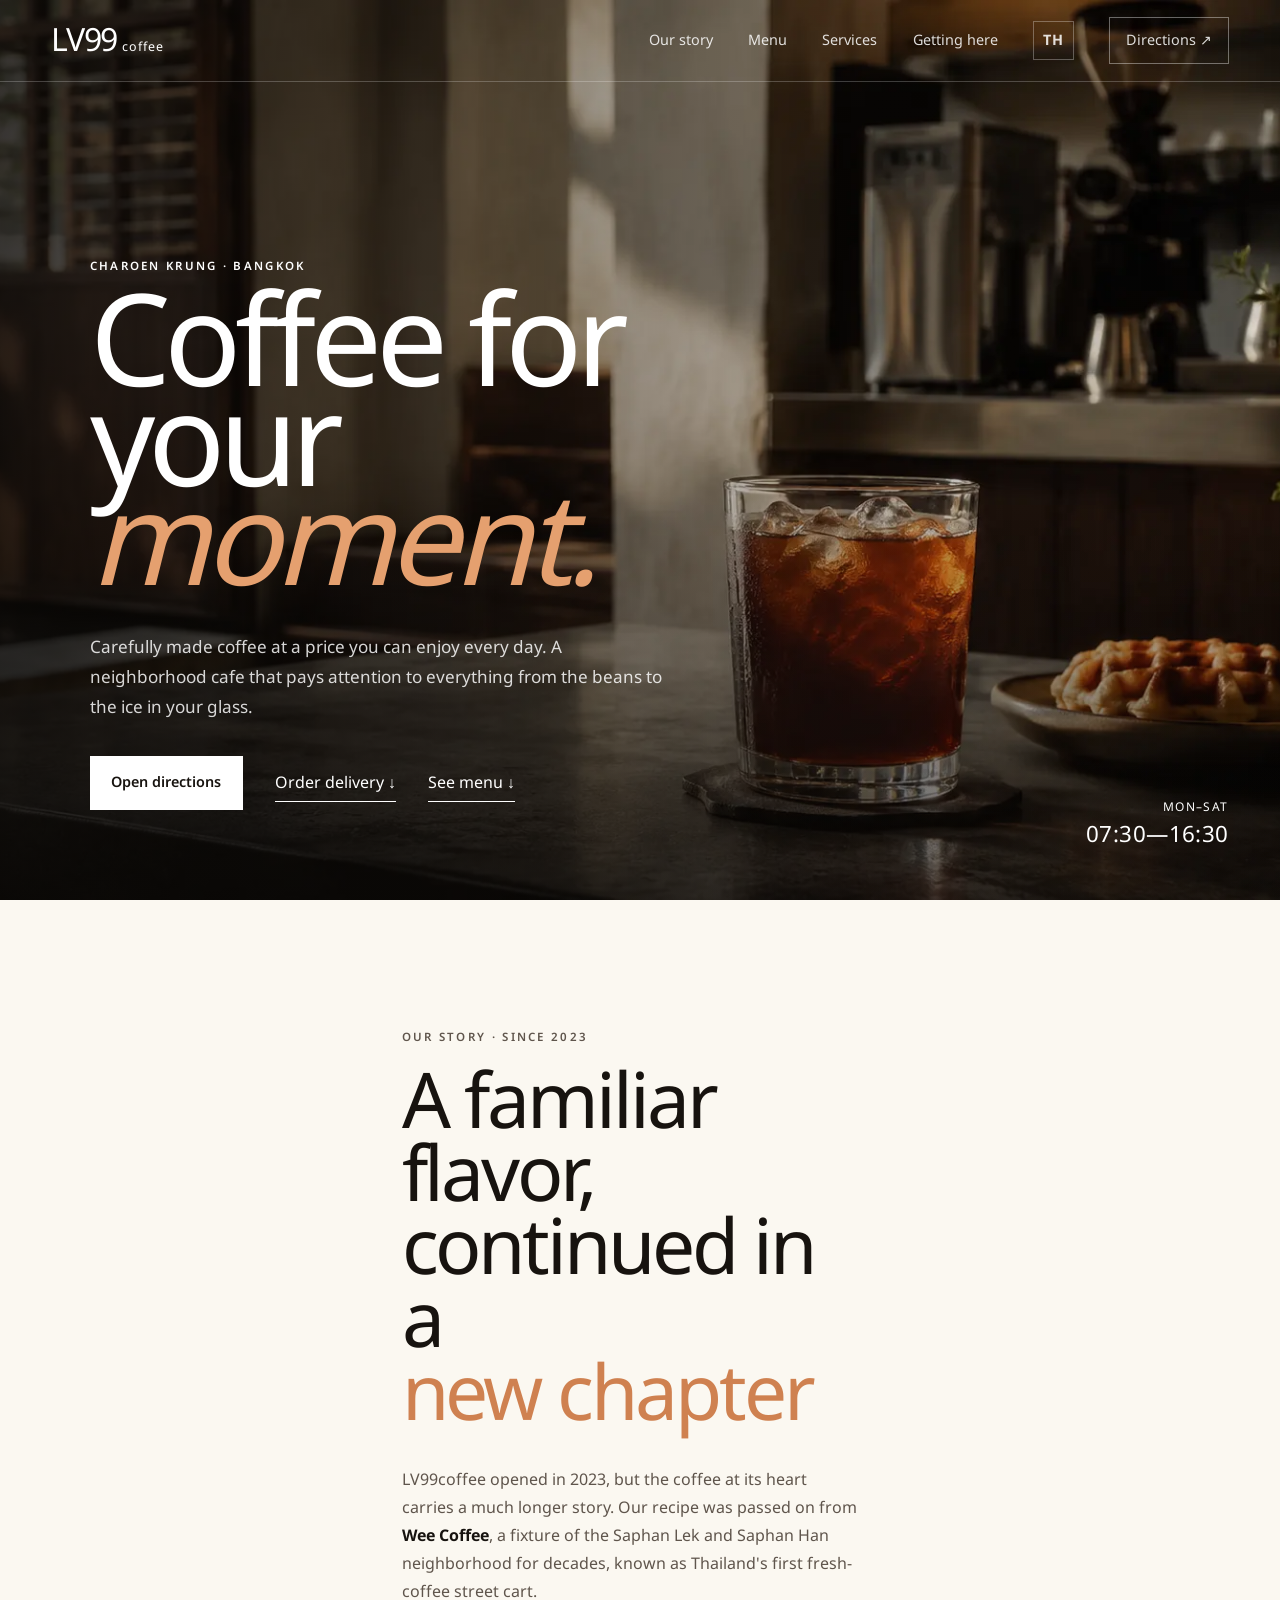
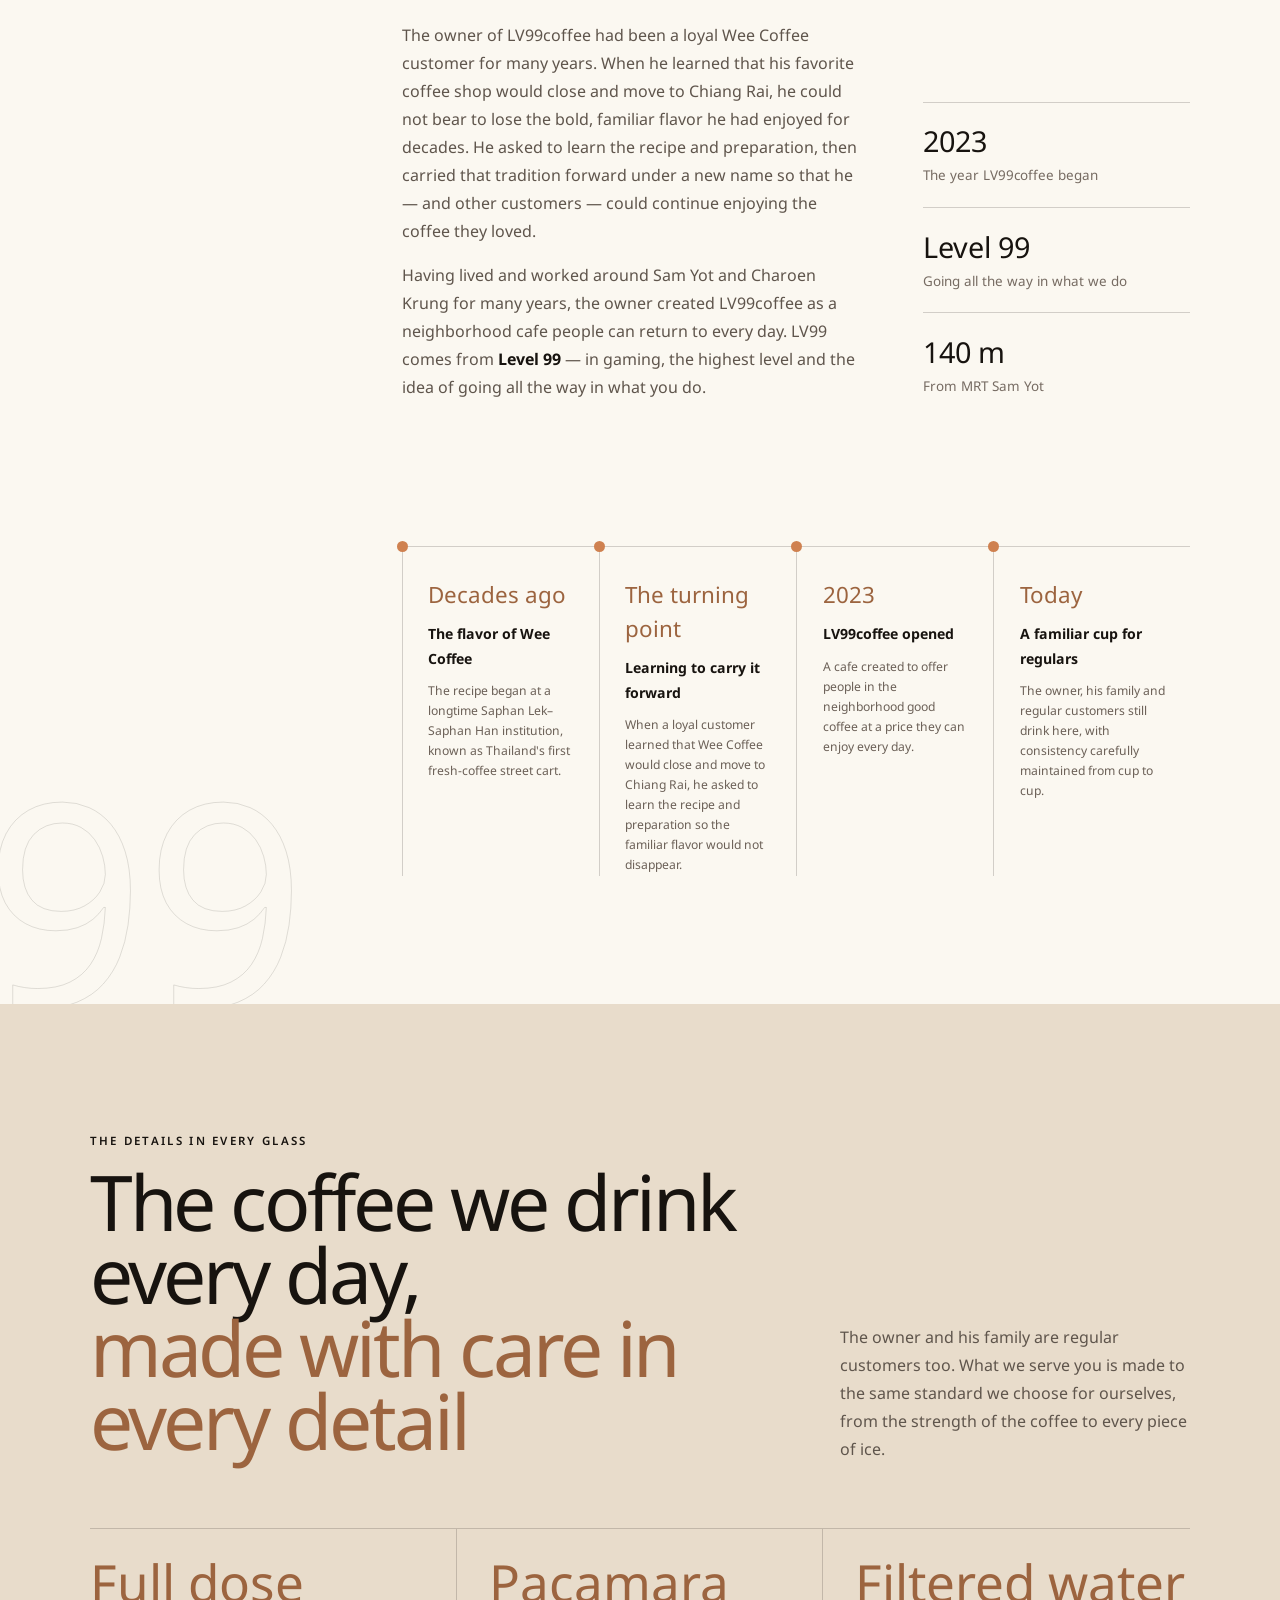
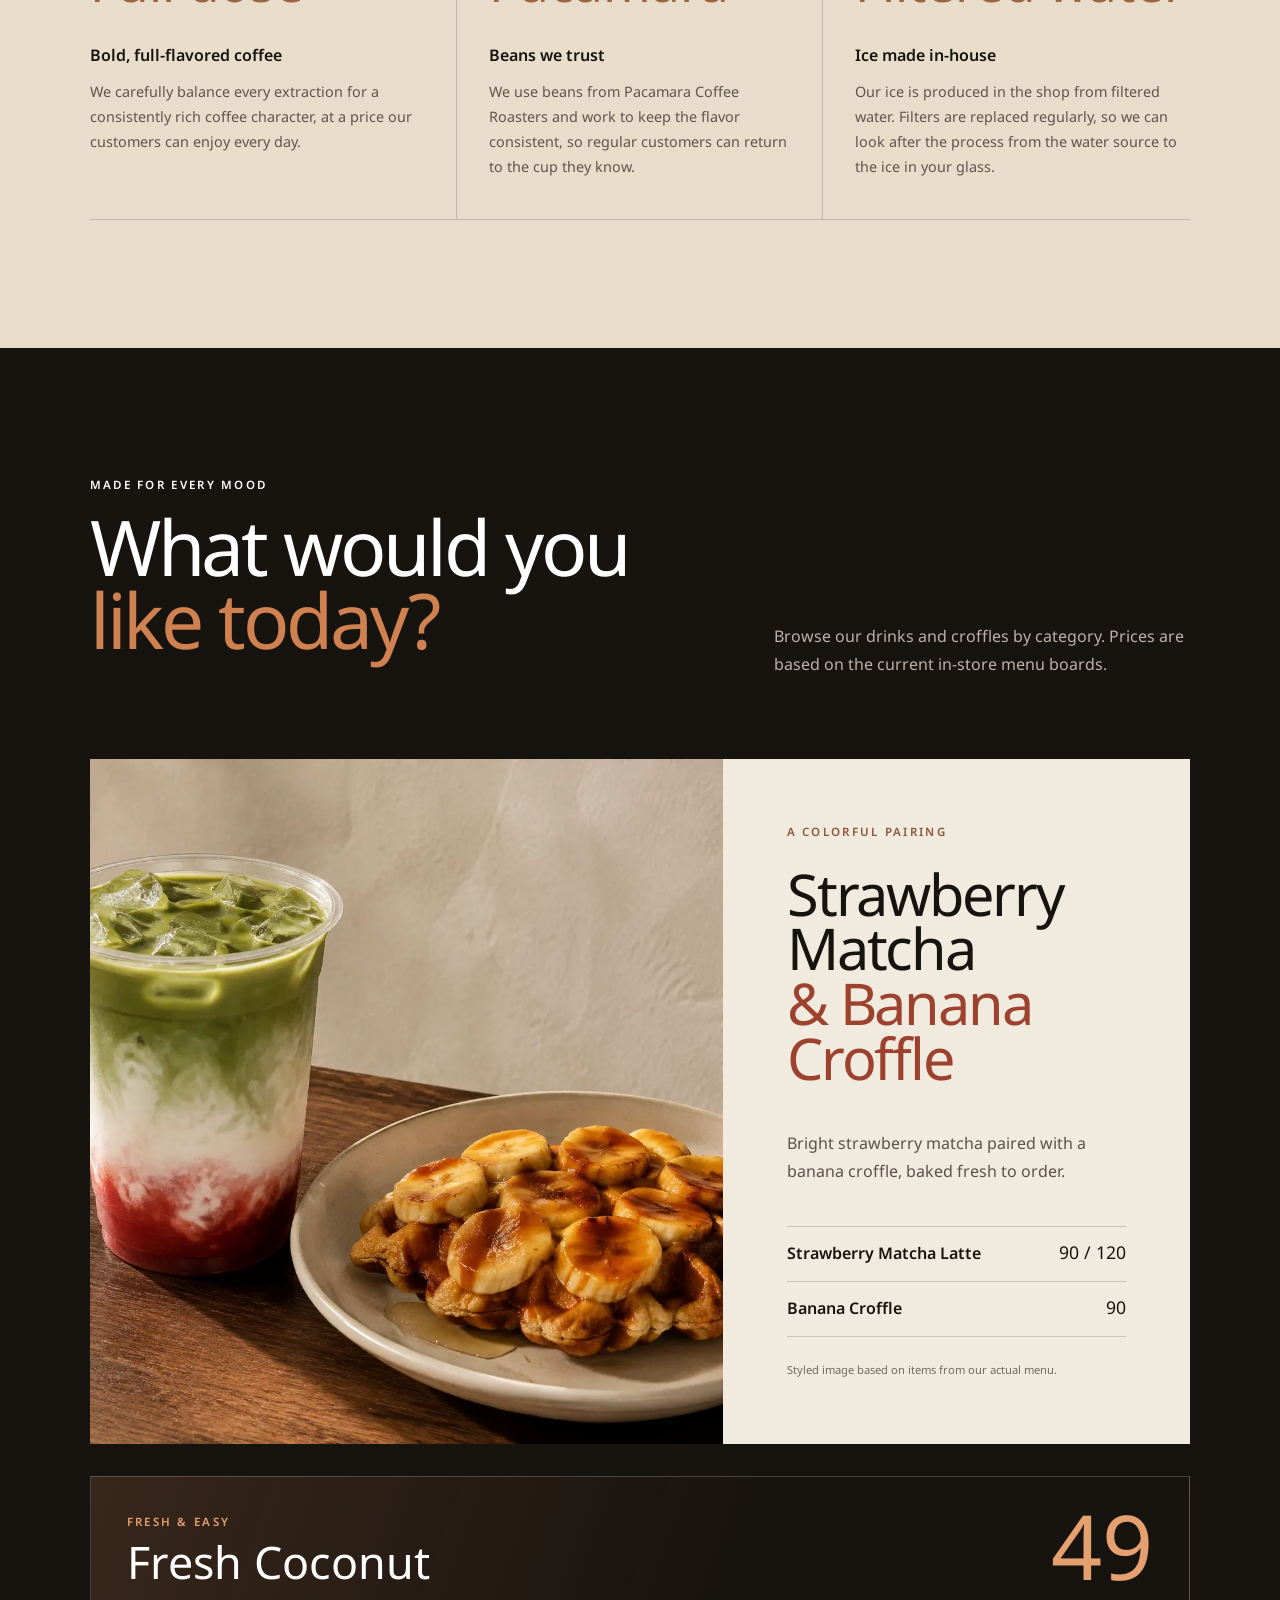
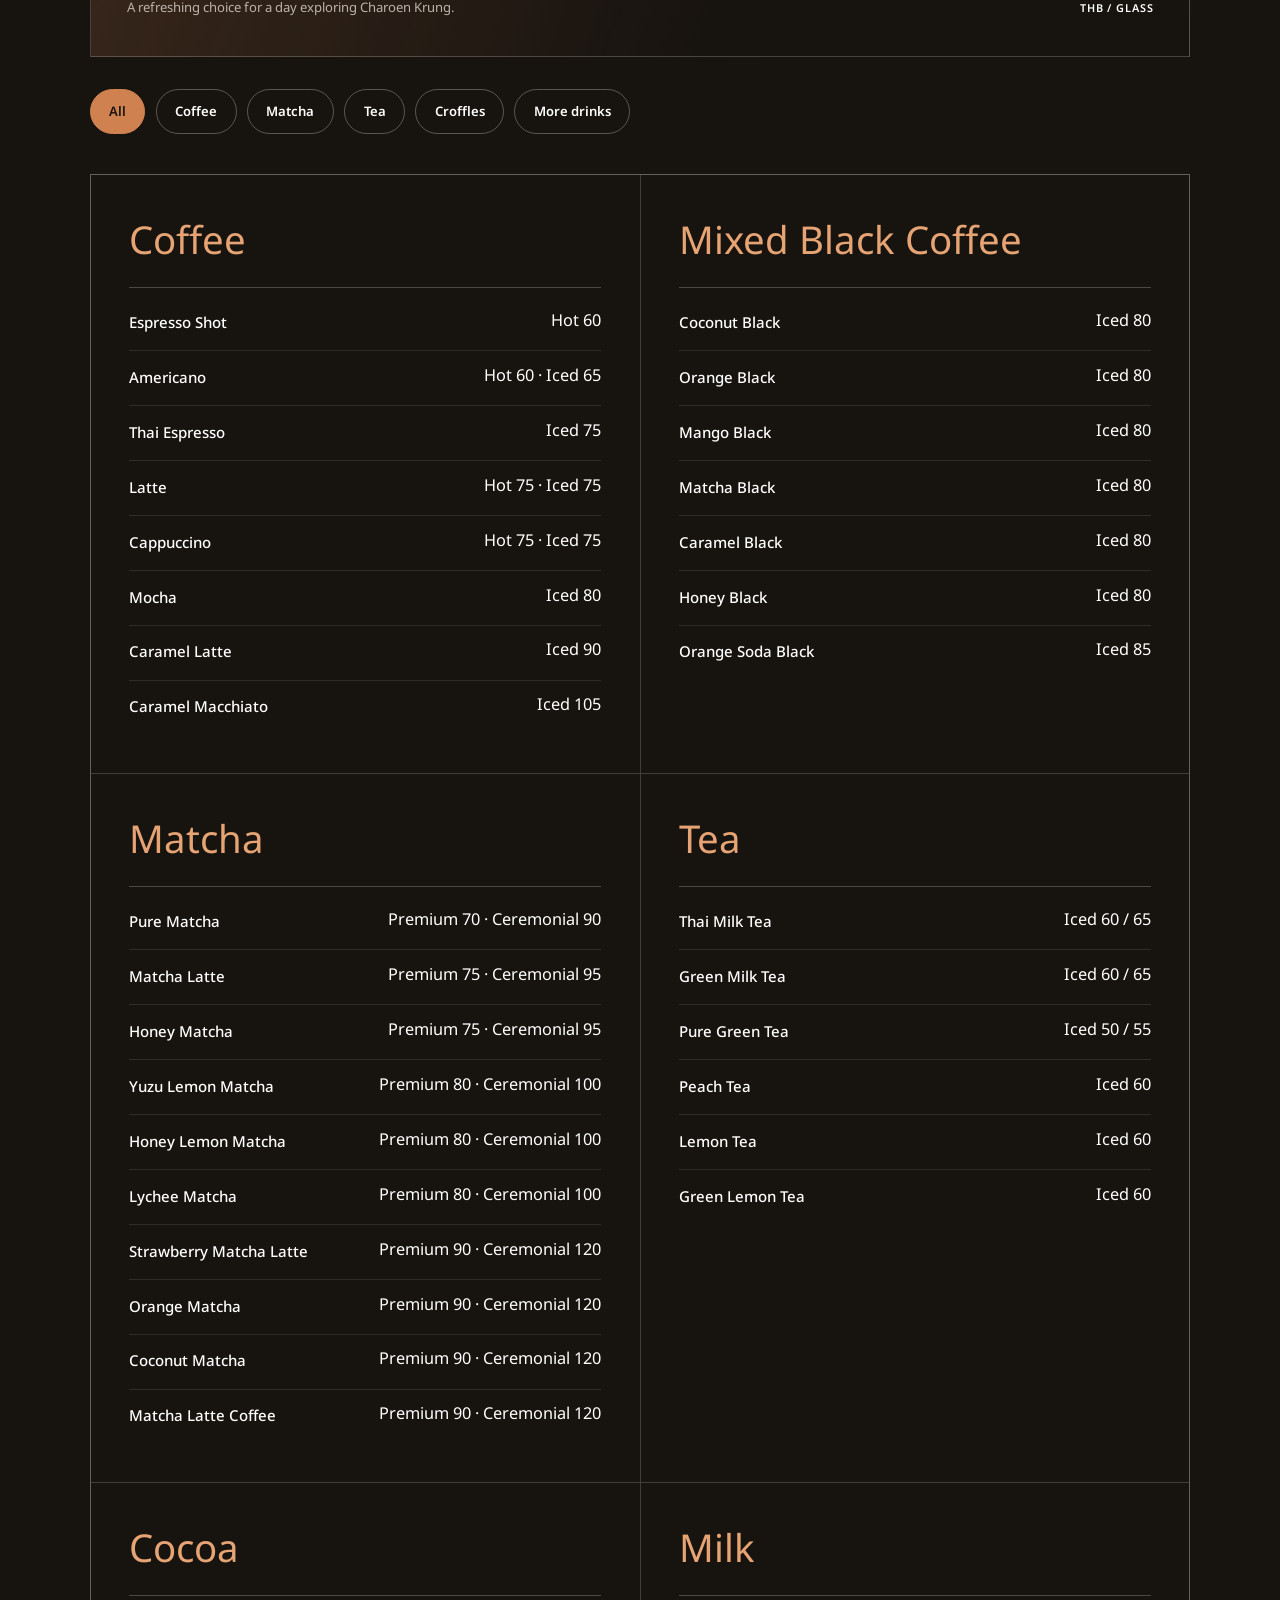
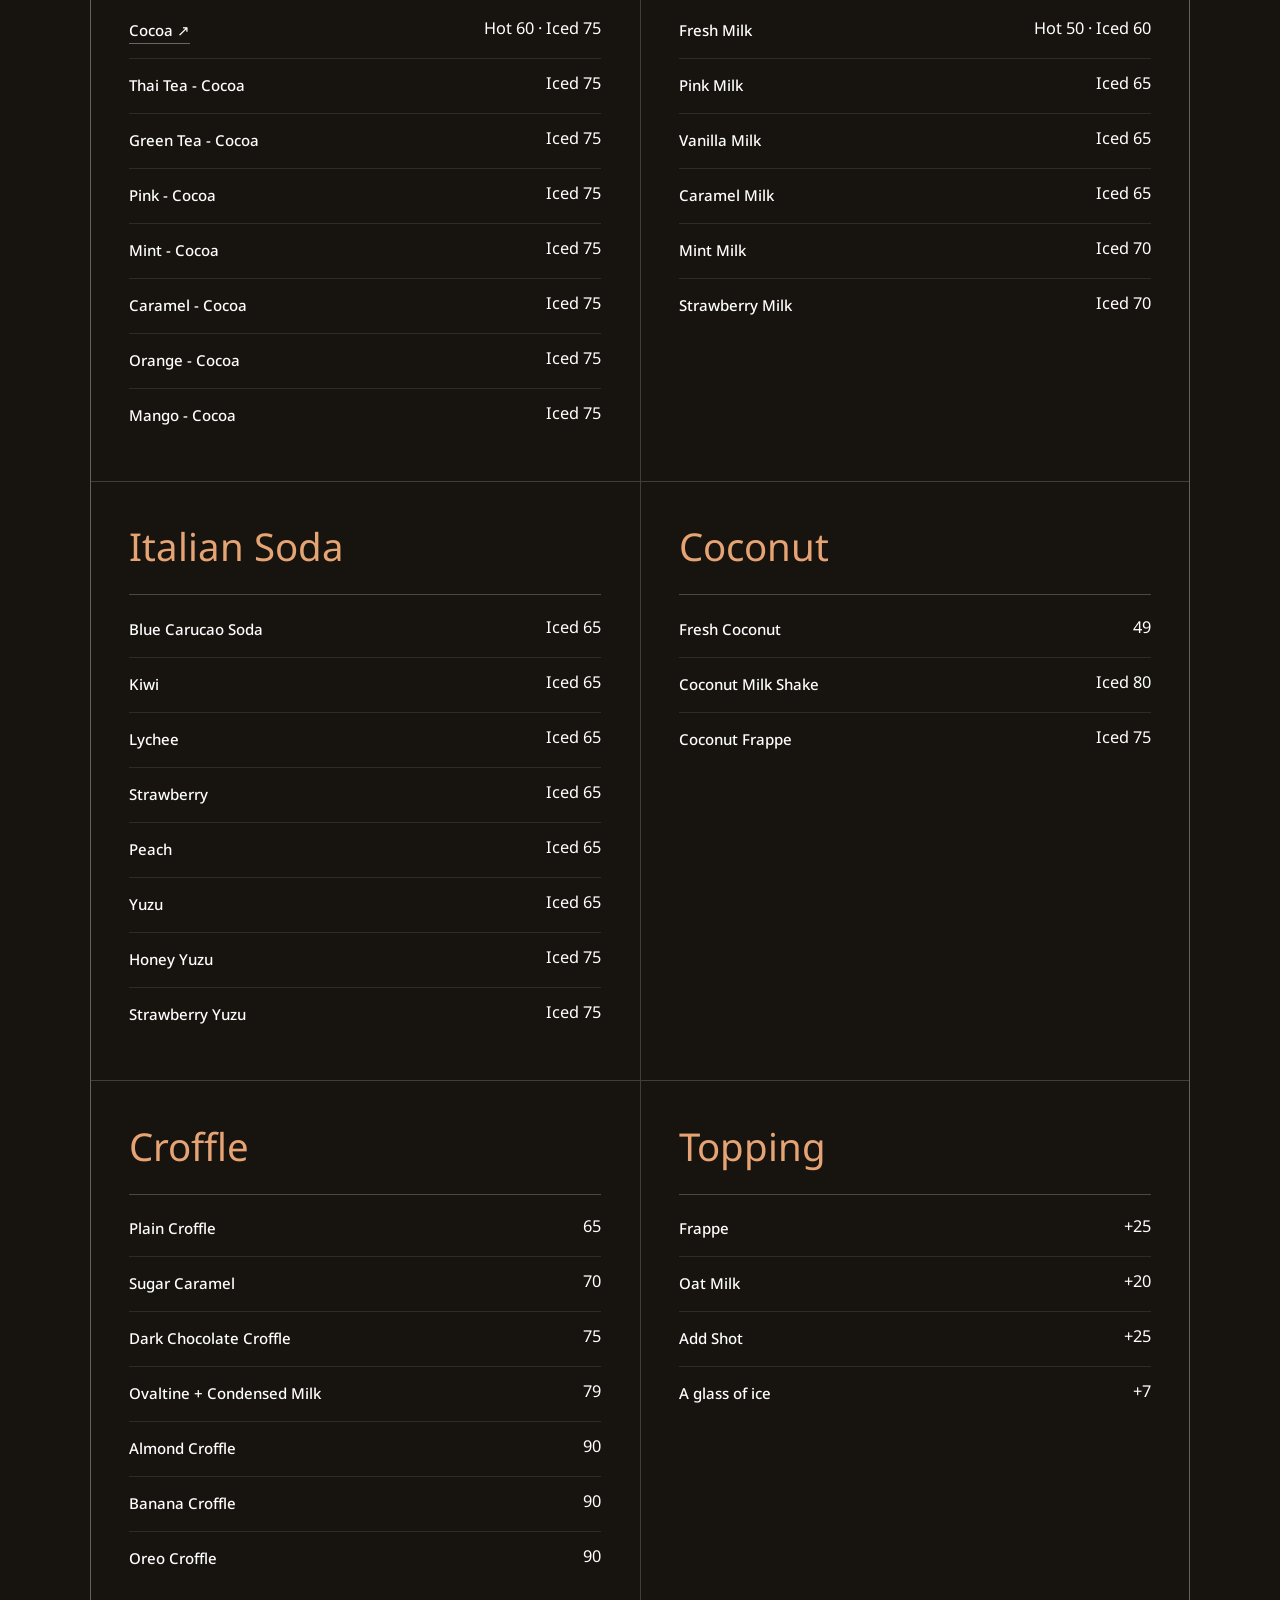
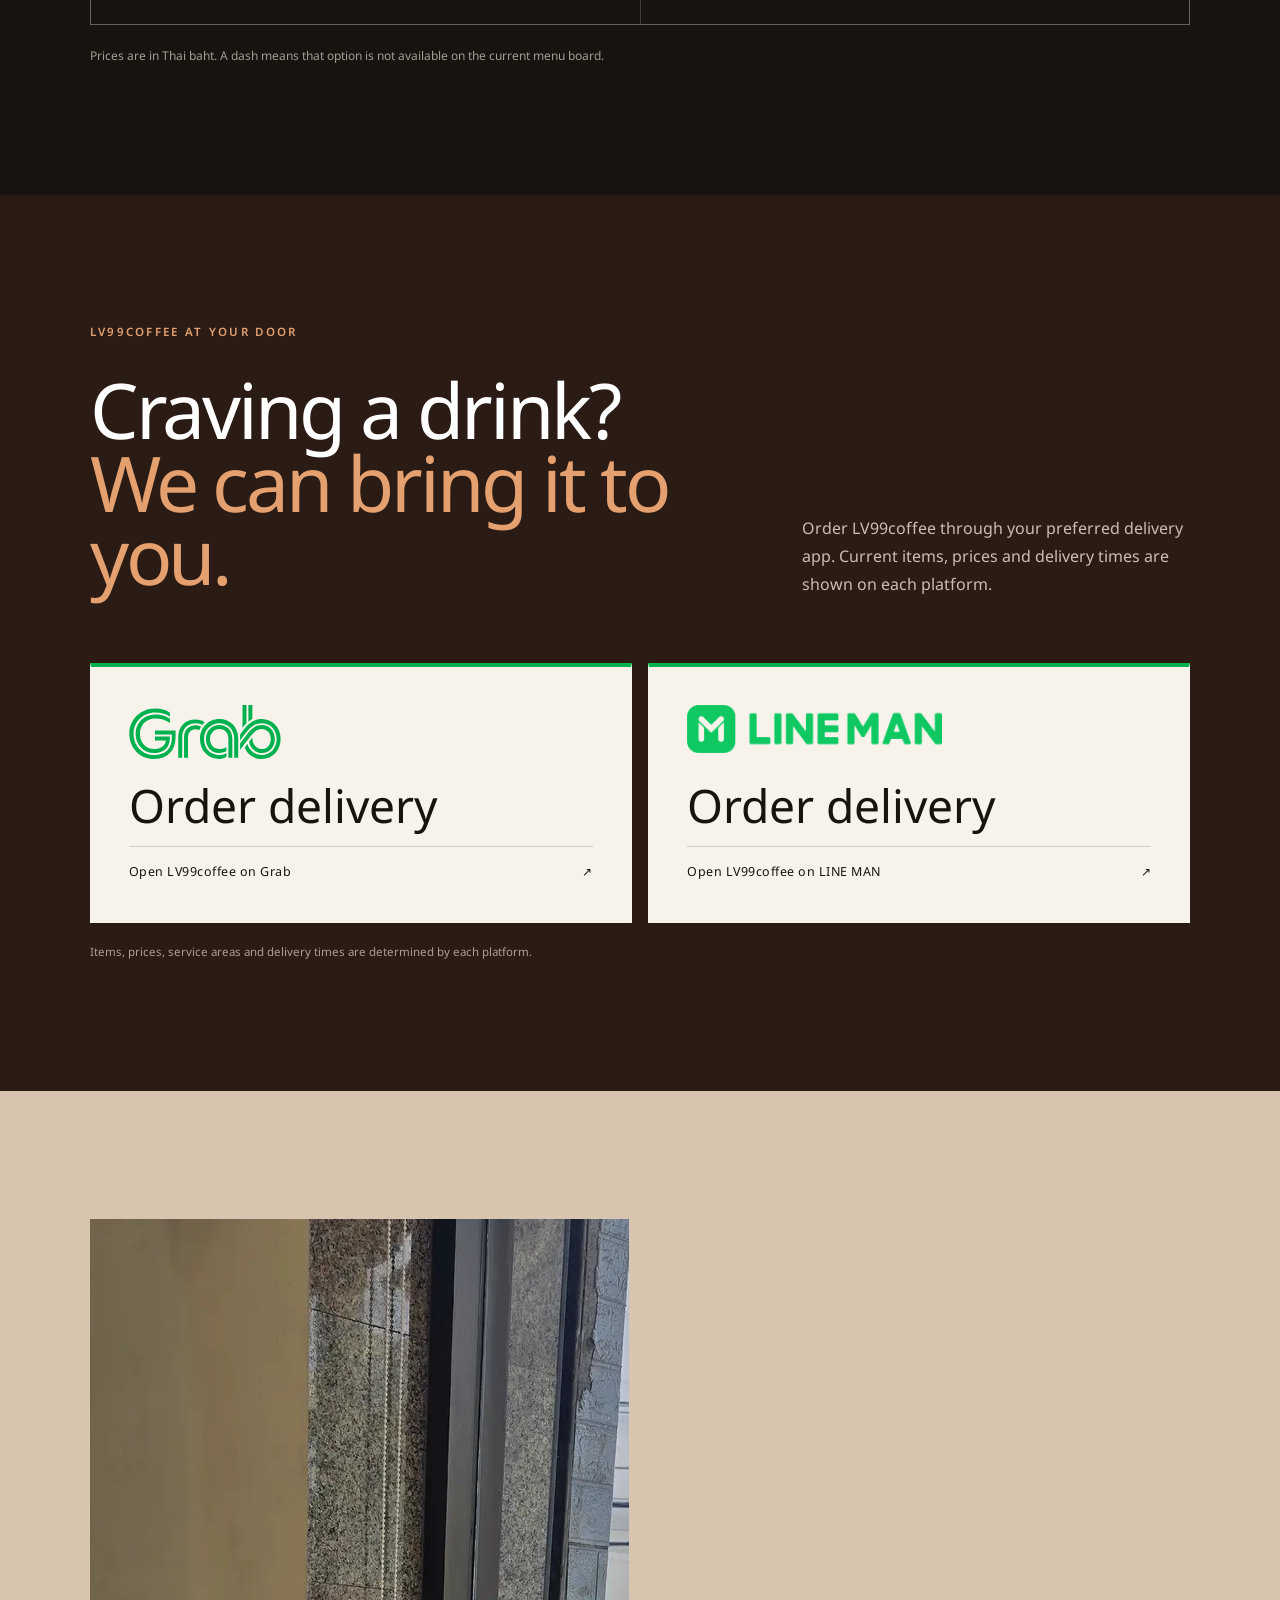
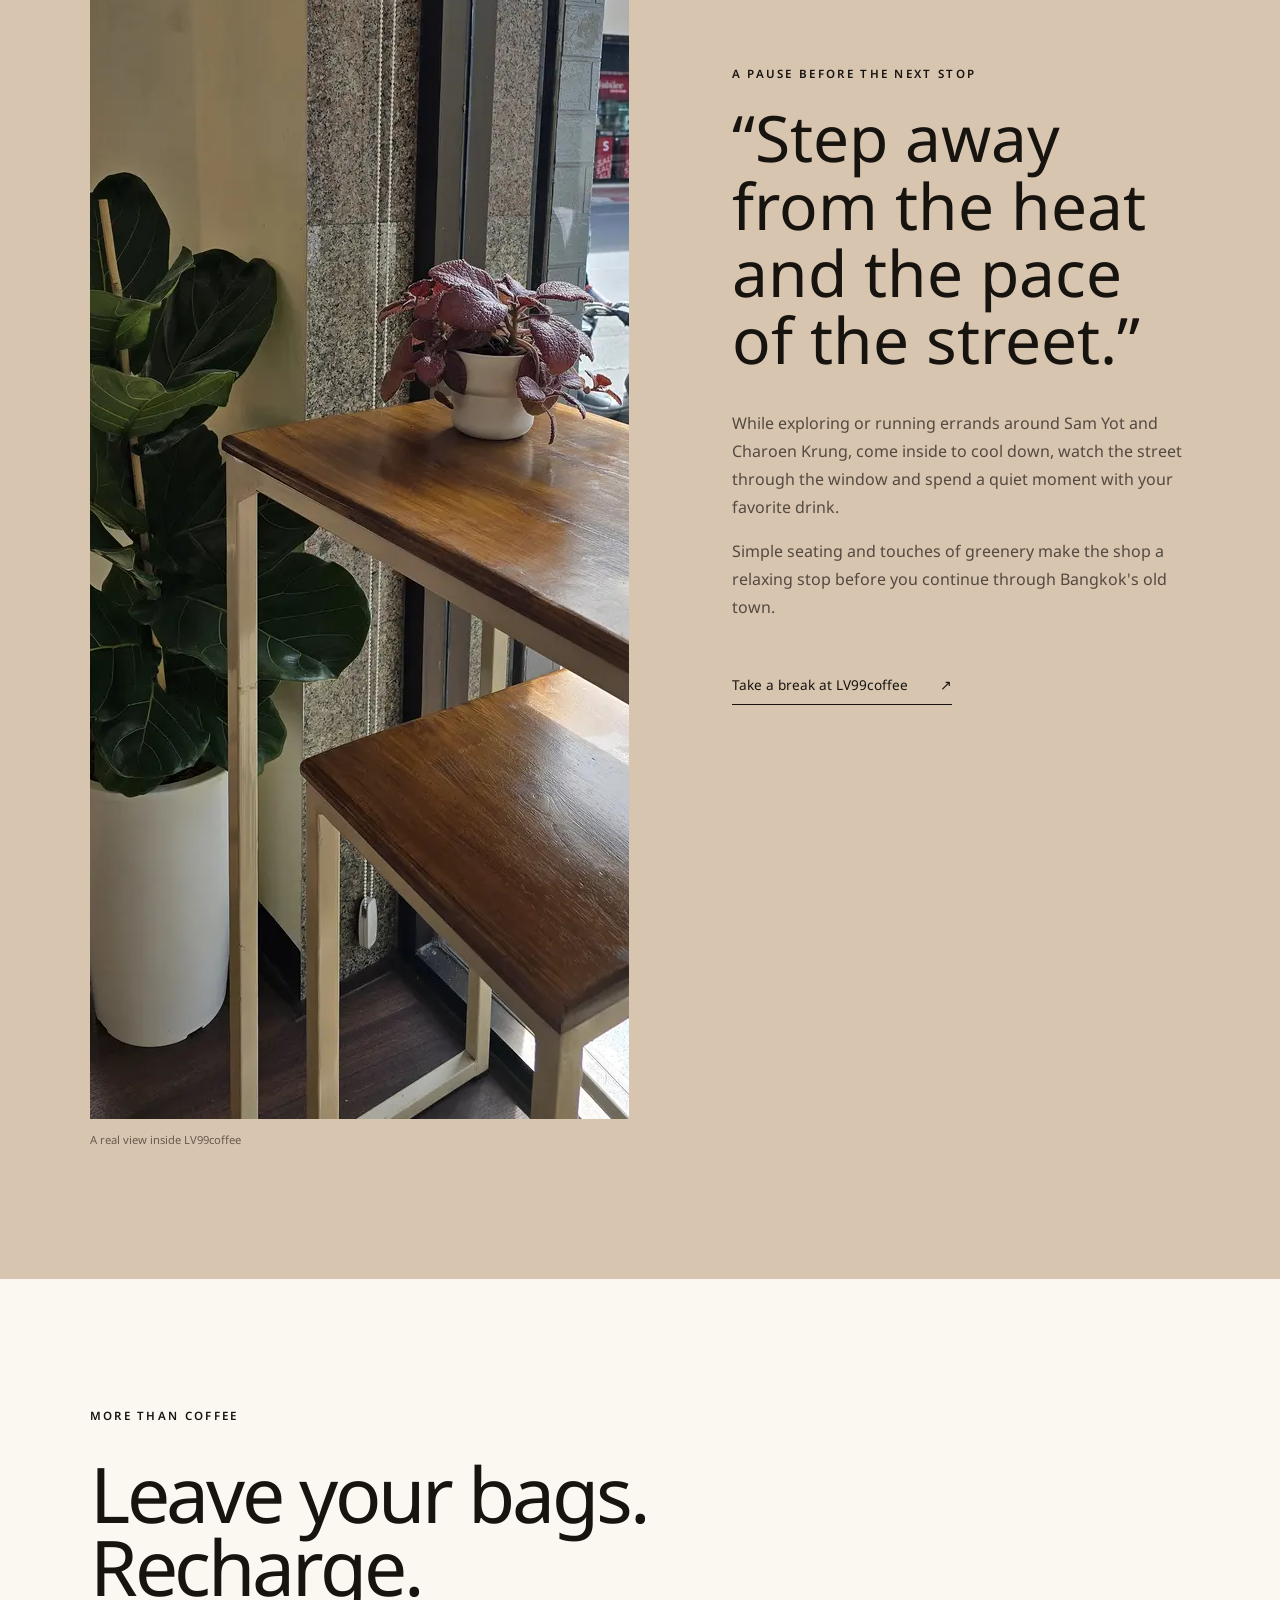
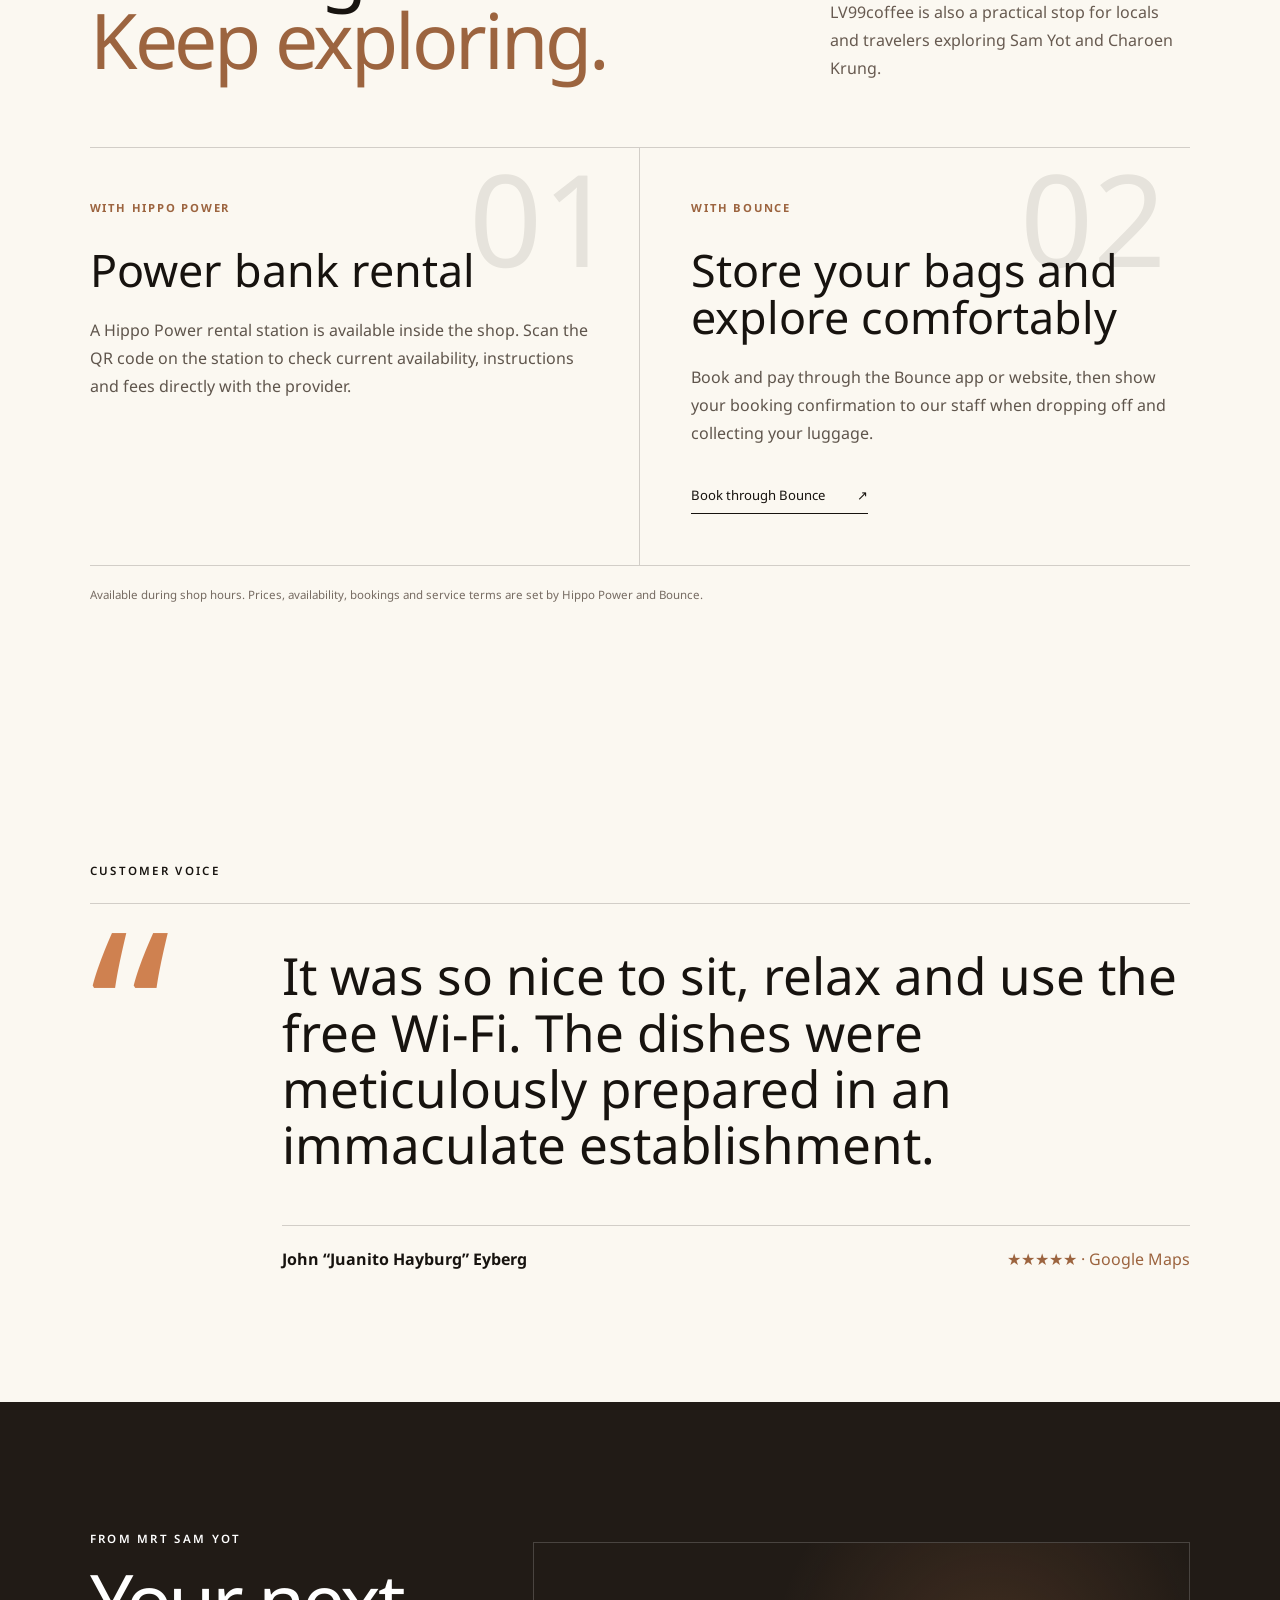
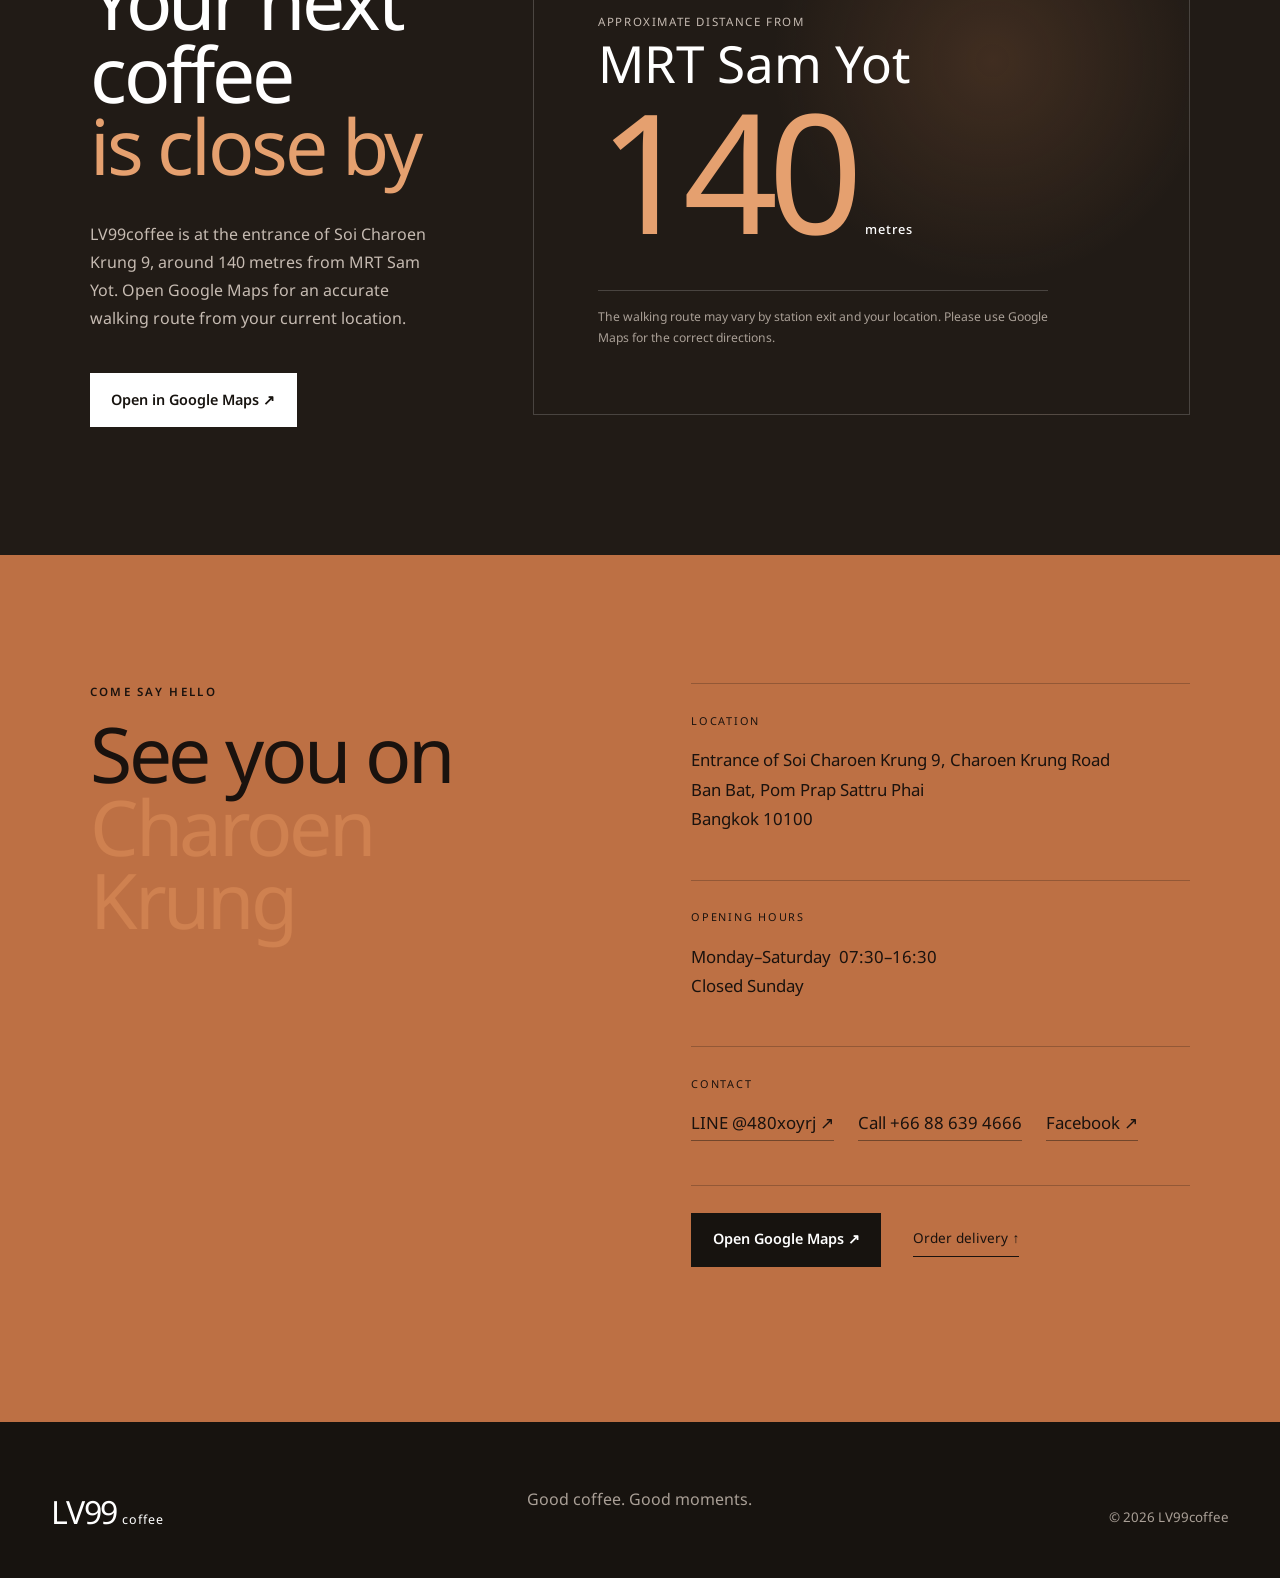
==== commit 9f750813: "Remove original menu board viewers" ====
--- a/en/index.html
+++ b/en/index.html
@@ -46,7 +46,6 @@
       <aside class="fresh-coconut-note reveal" aria-label="Fresh Coconut featured menu item"><div><p class="eyebrow">Fresh & easy</p><h3>Fresh Coconut</h3><p>A refreshing choice for a day exploring Charoen Krung.</p></div><strong>49<small>THB / glass</small></strong></aside>
       <div class="menu-tools reveal" aria-label="Filter menu categories"><button class="menu-filter active" type="button" data-filter="all">All</button><button class="menu-filter" type="button" data-filter="coffee">Coffee</button><button class="menu-filter" type="button" data-filter="matcha">Matcha</button><button class="menu-filter" type="button" data-filter="tea">Tea</button><button class="menu-filter" type="button" data-filter="food">Croffles</button><button class="menu-filter" type="button" data-filter="other">More drinks</button></div>
       <div class="menu-list reveal" id="menu-list" aria-live="polite"></div>
-      <div class="source-menus"><details class="menu-board reveal"><summary>View the original drinks menu <span>＋</span></summary><div class="menu-board-frame"><button class="menu-board-open" type="button" data-dialog-src="../assets/images/lv99-menu-board.webp" data-dialog-alt="Original drinks menu board at LV99coffee" data-dialog-caption="Original drinks menu · LV99coffee"><img src="../assets/images/lv99-menu-board.webp" alt="Original drinks menu board at LV99coffee — open full screen" width="2048" height="1152" loading="lazy"><span>Open full screen ↗</span></button></div></details><details class="menu-board reveal"><summary>View the original croffle menu <span>＋</span></summary><div class="menu-board-frame"><button class="menu-board-open" type="button" data-dialog-src="../assets/images/lv99-croffle-board.webp" data-dialog-alt="Original croffle menu board at LV99coffee" data-dialog-caption="Original croffle menu · LV99coffee"><img src="../assets/images/lv99-croffle-board.webp" alt="Original croffle menu board at LV99coffee — open full screen" width="2048" height="1152" loading="lazy"><span>Open full screen ↗</span></button></div></details></div>
       <p class="menu-note">Prices are in Thai baht. A dash means that option is not available on the current menu board.</p>
     </section>
     <section class="delivery section" id="delivery" aria-labelledby="delivery-title"><header class="delivery-heading reveal"><p class="eyebrow">LV99coffee at your door</p><h2 id="delivery-title">Craving a drink?<br><span>We can bring it to you.</span></h2><p>Order LV99coffee through your preferred delivery app. Current items, prices and delivery times are shown on each platform.</p></header><div class="delivery-grid reveal"><a class="delivery-card delivery-grab" href="https://r.grab.com/g/6-20260905_121633_26bfd17a1ec94d88992dd4b845d9ee0a_MEXMPS-3-C35JVJKAL63HGJ" target="_blank" rel="noopener" aria-label="Order LV99coffee on Grab"><span class="delivery-logo"><img src="../assets/brands/grab-logo.svg" alt="Grab" width="191" height="68" loading="lazy"></span><strong>Order delivery</strong><small>Open LV99coffee on Grab <span aria-hidden="true">↗</span></small></a><a class="delivery-card delivery-lineman" href="https://lin.ee/ONmKM3F?openExternalBrowser=1" target="_blank" rel="noopener" aria-label="Order LV99coffee on LINE MAN"><span class="delivery-logo"><img src="../assets/brands/line-man-logo.png" alt="LINE MAN" width="540" height="102" loading="lazy"></span><strong>Order delivery</strong><small>Open LV99coffee on LINE MAN <span aria-hidden="true">↗</span></small></a></div><p class="delivery-note reveal">Items, prices, service areas and delivery times are determined by each platform.</p></section>
@@ -55,7 +54,6 @@
     <section class="review section"><p class="eyebrow reveal">Customer voice</p><div class="review-grid reveal"><div class="quote-mark">“</div><figure><blockquote>It was so nice to sit, relax and use the free Wi‑Fi. The dishes were meticulously prepared in an immaculate establishment.</blockquote><figcaption><strong>John “Juanito Hayburg” Eyberg</strong><span>★★★★★ · Google Maps</span></figcaption></figure></div></section>
     <section class="route section" id="route" aria-labelledby="route-title"><div class="route-copy reveal"><p class="eyebrow">From MRT Sam Yot</p><h2 id="route-title">Your next coffee<br><span>is close by</span></h2><p>LV99coffee is at the entrance of Soi Charoen Krung 9, around 140 metres from MRT Sam Yot. Open Google Maps for an accurate walking route from your current location.</p><a class="button button-light" href="https://maps.app.goo.gl/upwLs7Lys3qoL3d98" target="_blank" rel="noopener">Open in Google Maps ↗</a></div><div class="route-distance-card reveal" aria-label="LV99coffee is approximately 140 metres from MRT Sam Yot"><span>Approximate distance from</span><h3>MRT Sam Yot</h3><strong>140<small>metres</small></strong><p>The walking route may vary by station exit and your location. Please use Google Maps for the correct directions.</p></div></section>
     <section class="visit section" id="visit"><div class="visit-title reveal"><p class="eyebrow">Come say hello</p><h2>See you on<br><span>Charoen Krung</span></h2></div><div class="visit-details reveal"><div><small>Location</small><p>Entrance of Soi Charoen Krung 9, Charoen Krung Road<br>Ban Bat, Pom Prap Sattru Phai<br>Bangkok 10100</p></div><div><small>Opening hours</small><p>Monday–Saturday&nbsp; 07:30–16:30<br>Closed Sunday</p></div><div><small>Contact</small><p class="contact-links"><a href="https://line.me/R/ti/p/@480xoyrj" target="_blank" rel="noopener">LINE @480xoyrj ↗</a><a href="tel:+66886394666">Call +66 88 639 4666</a><a href="https://www.facebook.com/lv99coffee" target="_blank" rel="noopener">Facebook ↗</a></p></div><div class="visit-actions"><a class="button button-dark" href="https://maps.app.goo.gl/upwLs7Lys3qoL3d98" target="_blank" rel="noopener">Open Google Maps ↗</a><a class="arrow-link" href="#delivery">Order delivery ↑</a></div></div></section>
-    <dialog class="menu-dialog" id="menu-dialog" aria-labelledby="menu-dialog-caption"><form method="dialog"><button class="menu-dialog-close" aria-label="Close menu image">Close ×</button></form><figure><img id="menu-dialog-image" alt=""><figcaption id="menu-dialog-caption"></figcaption></figure></dialog>
   </main>
   <footer><a class="wordmark" href="#home">LV99<span>coffee</span></a><p>Good coffee. Good moments.</p><small>© <span id="year"></span> LV99coffee</small></footer>
   <script src="../js/main.js" defer></script>
--- a/css/menu.css
+++ b/css/menu.css
@@ -1 +1 @@
-.menu-tools{display:flex;flex-wrap:wrap;gap:.65rem;margin:-1rem 0 2.5rem}.menu-filter{border:1px solid rgba(255,255,255,.28);background:transparent;color:#fff;border-radius:999px;padding:.7rem 1.15rem;font:600 .82rem var(--sans);cursor:pointer;transition:.2s}.menu-filter:hover,.menu-filter.active{background:var(--caramel);border-color:var(--caramel);color:var(--ink)}.menu-list{display:grid;grid-template-columns:repeat(2,minmax(0,1fr));gap:1px;background:rgba(255,255,255,.18);border:1px solid rgba(255,255,255,.18)}.menu-category{background:var(--ink);padding:clamp(1.4rem,3vw,2.5rem)}.menu-category-head{display:flex;align-items:baseline;justify-content:space-between;gap:1rem;border-bottom:1px solid rgba(255,255,255,.22);padding-bottom:1rem;margin-bottom:.5rem}.menu-category h3{font:400 clamp(1.8rem,3vw,3rem) var(--serif);margin:0;color:#e6a474}.menu-category-head span{font-size:.68rem;text-transform:uppercase;letter-spacing:.14em;color:#a69c93}.menu-item{display:grid;grid-template-columns:minmax(0,1fr) auto;gap:1rem;align-items:start;padding:.8rem 0;border-bottom:1px solid rgba(255,255,255,.1)}.menu-item:last-child{border-bottom:0}.menu-item strong{font-size:.94rem;font-weight:500}.menu-item small{display:block;color:#a69c93;font-size:.72rem;line-height:1.5}.menu-price{font:400 1.02rem var(--serif);white-space:nowrap;color:#fff}.menu-board{margin-top:2rem;border-top:1px solid rgba(255,255,255,.22);border-bottom:1px solid rgba(255,255,255,.22)}.menu-board summary{display:flex;justify-content:space-between;align-items:center;padding:1.2rem 0;cursor:pointer;font-weight:600;list-style:none}.menu-board summary::-webkit-details-marker{display:none}.menu-board[open] summary span{transform:rotate(45deg)}.menu-board summary span{font-size:1.5rem;transition:.2s}.menu-board-frame{overflow:auto;padding:0 0 1.5rem}.menu-board-frame img{width:100%;min-width:850px}.menu-note{font-size:.75rem;color:#a69c93;margin:1.3rem 0 0}@media(max-width:700px){.menu-list{grid-template-columns:1fr}.menu-tools{flex-wrap:nowrap;overflow:auto;padding-bottom:.35rem}.menu-filter{white-space:nowrap}.menu-category{padding:1.25rem}.menu-board-frame img{min-width:720px}}
+.menu-tools{display:flex;flex-wrap:wrap;gap:.65rem;margin:-1rem 0 2.5rem}.menu-filter{border:1px solid rgba(255,255,255,.28);background:transparent;color:#fff;border-radius:999px;padding:.7rem 1.15rem;font:600 .82rem var(--sans);cursor:pointer;transition:.2s}.menu-filter:hover,.menu-filter.active{background:var(--caramel);border-color:var(--caramel);color:var(--ink)}.menu-list{display:grid;grid-template-columns:repeat(2,minmax(0,1fr));gap:1px;background:rgba(255,255,255,.18);border:1px solid rgba(255,255,255,.18)}.menu-category{background:var(--ink);padding:clamp(1.4rem,3vw,2.5rem)}.menu-category-head{display:flex;align-items:baseline;justify-content:space-between;gap:1rem;border-bottom:1px solid rgba(255,255,255,.22);padding-bottom:1rem;margin-bottom:.5rem}.menu-category h3{font:400 clamp(1.8rem,3vw,3rem) var(--serif);margin:0;color:#e6a474}.menu-category-head span{font-size:.68rem;text-transform:uppercase;letter-spacing:.14em;color:#a69c93}.menu-item{display:grid;grid-template-columns:minmax(0,1fr) auto;gap:1rem;align-items:start;padding:.8rem 0;border-bottom:1px solid rgba(255,255,255,.1)}.menu-item:last-child{border-bottom:0}.menu-item strong{font-size:.94rem;font-weight:500}.menu-item small{display:block;color:#a69c93;font-size:.72rem;line-height:1.5}.menu-price{font:400 1.02rem var(--serif);white-space:nowrap;color:#fff}.menu-note{font-size:.75rem;color:#a69c93;margin:1.3rem 0 0}@media(max-width:700px){.menu-list{grid-template-columns:1fr}.menu-tools{flex-wrap:nowrap;overflow:auto;padding-bottom:.35rem}.menu-filter{white-space:nowrap}.menu-category{padding:1.25rem}}
--- a/css/feature.css
+++ b/css/feature.css
@@ -1 +1 @@
-.noncoffee-feature{display:grid;grid-template-columns:1.15fr .85fr;background:#f1eadf;color:var(--ink);margin-bottom:3rem}.noncoffee-feature>img{width:100%;height:100%;min-height:520px;object-fit:cover}.noncoffee-feature>div{padding:clamp(2rem,5vw,5rem);display:flex;flex-direction:column;justify-content:center}.noncoffee-feature .eyebrow{color:#8d5638}.noncoffee-feature h3{font:400 clamp(2.5rem,4.5vw,5rem)/.95 var(--serif);letter-spacing:-.035em;margin:.5rem 0 1.5rem}.noncoffee-feature h3 span{color:#9c422f}.noncoffee-feature>div>p:not(.eyebrow){color:#5c5149;max-width:430px}.noncoffee-feature dl{margin:1.5rem 0;border-top:1px solid var(--line)}.noncoffee-feature dl div{display:grid;grid-template-columns:1fr auto;gap:1rem;padding:.8rem 0;border-bottom:1px solid var(--line)}.noncoffee-feature dt{font-weight:600}.noncoffee-feature dd{margin:0;font:400 1.1rem var(--serif)}.noncoffee-feature small{color:#746960;font-size:.7rem}.source-menus{display:grid;grid-template-columns:1fr 1fr;gap:2rem}.source-menus .menu-board{margin-top:2rem}@media(max-width:850px){.noncoffee-feature{grid-template-columns:1fr}.noncoffee-feature>img{min-height:0;aspect-ratio:4/3}.source-menus{grid-template-columns:1fr;gap:0}}
+.noncoffee-feature{display:grid;grid-template-columns:1.15fr .85fr;background:#f1eadf;color:var(--ink);margin-bottom:3rem}.noncoffee-feature>img{width:100%;height:100%;min-height:520px;object-fit:cover}.noncoffee-feature>div{padding:clamp(2rem,5vw,5rem);display:flex;flex-direction:column;justify-content:center}.noncoffee-feature .eyebrow{color:#8d5638}.noncoffee-feature h3{font:400 clamp(2.5rem,4.5vw,5rem)/.95 var(--serif);letter-spacing:-.035em;margin:.5rem 0 1.5rem}.noncoffee-feature h3 span{color:#9c422f}.noncoffee-feature>div>p:not(.eyebrow){color:#5c5149;max-width:430px}.noncoffee-feature dl{margin:1.5rem 0;border-top:1px solid var(--line)}.noncoffee-feature dl div{display:grid;grid-template-columns:1fr auto;gap:1rem;padding:.8rem 0;border-bottom:1px solid var(--line)}.noncoffee-feature dt{font-weight:600}.noncoffee-feature dd{margin:0;font:400 1.1rem var(--serif)}.noncoffee-feature small{color:#746960;font-size:.7rem}@media(max-width:850px){.noncoffee-feature{grid-template-columns:1fr}.noncoffee-feature>img{min-height:0;aspect-ratio:4/3}}
--- a/css/interactions.css
+++ b/css/interactions.css
@@ -92,41 +92,6 @@
 .contact-links { display: flex; flex-wrap: wrap; gap: .65rem 1.5rem; }
 .contact-links a { border-bottom: 1px solid rgba(23,19,15,.45); }
 
-.menu-board-open {
-  position: relative;
-  display: block;
-  width: 100%;
-  min-width: 850px;
-  padding: 0;
-  overflow: hidden;
-  border: 0;
-  background: transparent;
-  color: #fff;
-  cursor: zoom-in;
-}
-
-.menu-board-open img { width: 100%; }
-.menu-board-open span { position: absolute; right: 1rem; bottom: 1rem; padding: .65rem .9rem; background: rgba(23,19,15,.88); font: 600 .75rem var(--sans); }
-.menu-board-open:focus-visible { outline-offset: -4px; }
-
-.menu-dialog {
-  width: min(96vw, 1500px);
-  max-width: none;
-  max-height: 94vh;
-  padding: 0;
-  overflow: auto;
-  border: 1px solid rgba(255,255,255,.25);
-  background: #17130f;
-  color: #fff;
-}
-
-.menu-dialog::backdrop { background: rgba(9,7,5,.88); backdrop-filter: blur(5px); }
-.menu-dialog form { position: sticky; top: 0; z-index: 2; height: 0; text-align: right; }
-.menu-dialog-close { margin: 1rem; padding: .7rem 1rem; border: 1px solid rgba(255,255,255,.45); background: rgba(23,19,15,.9); color: #fff; font: 600 .8rem var(--sans); cursor: pointer; }
-.menu-dialog figure { margin: 0; }
-.menu-dialog img { width: 100%; height: auto; }
-.menu-dialog figcaption { padding: 1rem 1.25rem; color: #c9bdb3; font-size: .8rem; }
-
 .route {
   display: grid;
   grid-template-columns: minmax(280px, .7fr) minmax(420px, 1.3fr);
@@ -165,8 +130,6 @@
   .story-timeline { display: block; margin-top: 3rem; padding-left: 1rem; border-top: 0; border-left: 1px solid var(--line); }
   .story-timeline li,.story-timeline li:nth-child(3),.story-timeline li:nth-child(4) { padding: 0 0 2rem 1.4rem; border: 0; }
   .story-timeline li::before { top: .5rem; left: -1.4rem; }
-  .menu-board-open { min-width: 720px; }
-  .menu-dialog { width: 100vw; max-height: 100vh; border: 0; }
   .route-distance-card { padding: 2rem 1.25rem; }
   .services-grid { grid-template-columns: 1fr; }
   .services-grid article,.services-grid article:first-child,.services-grid article:last-child { padding: 2rem 0; border-right: 0; border-bottom: 1px solid var(--line); }
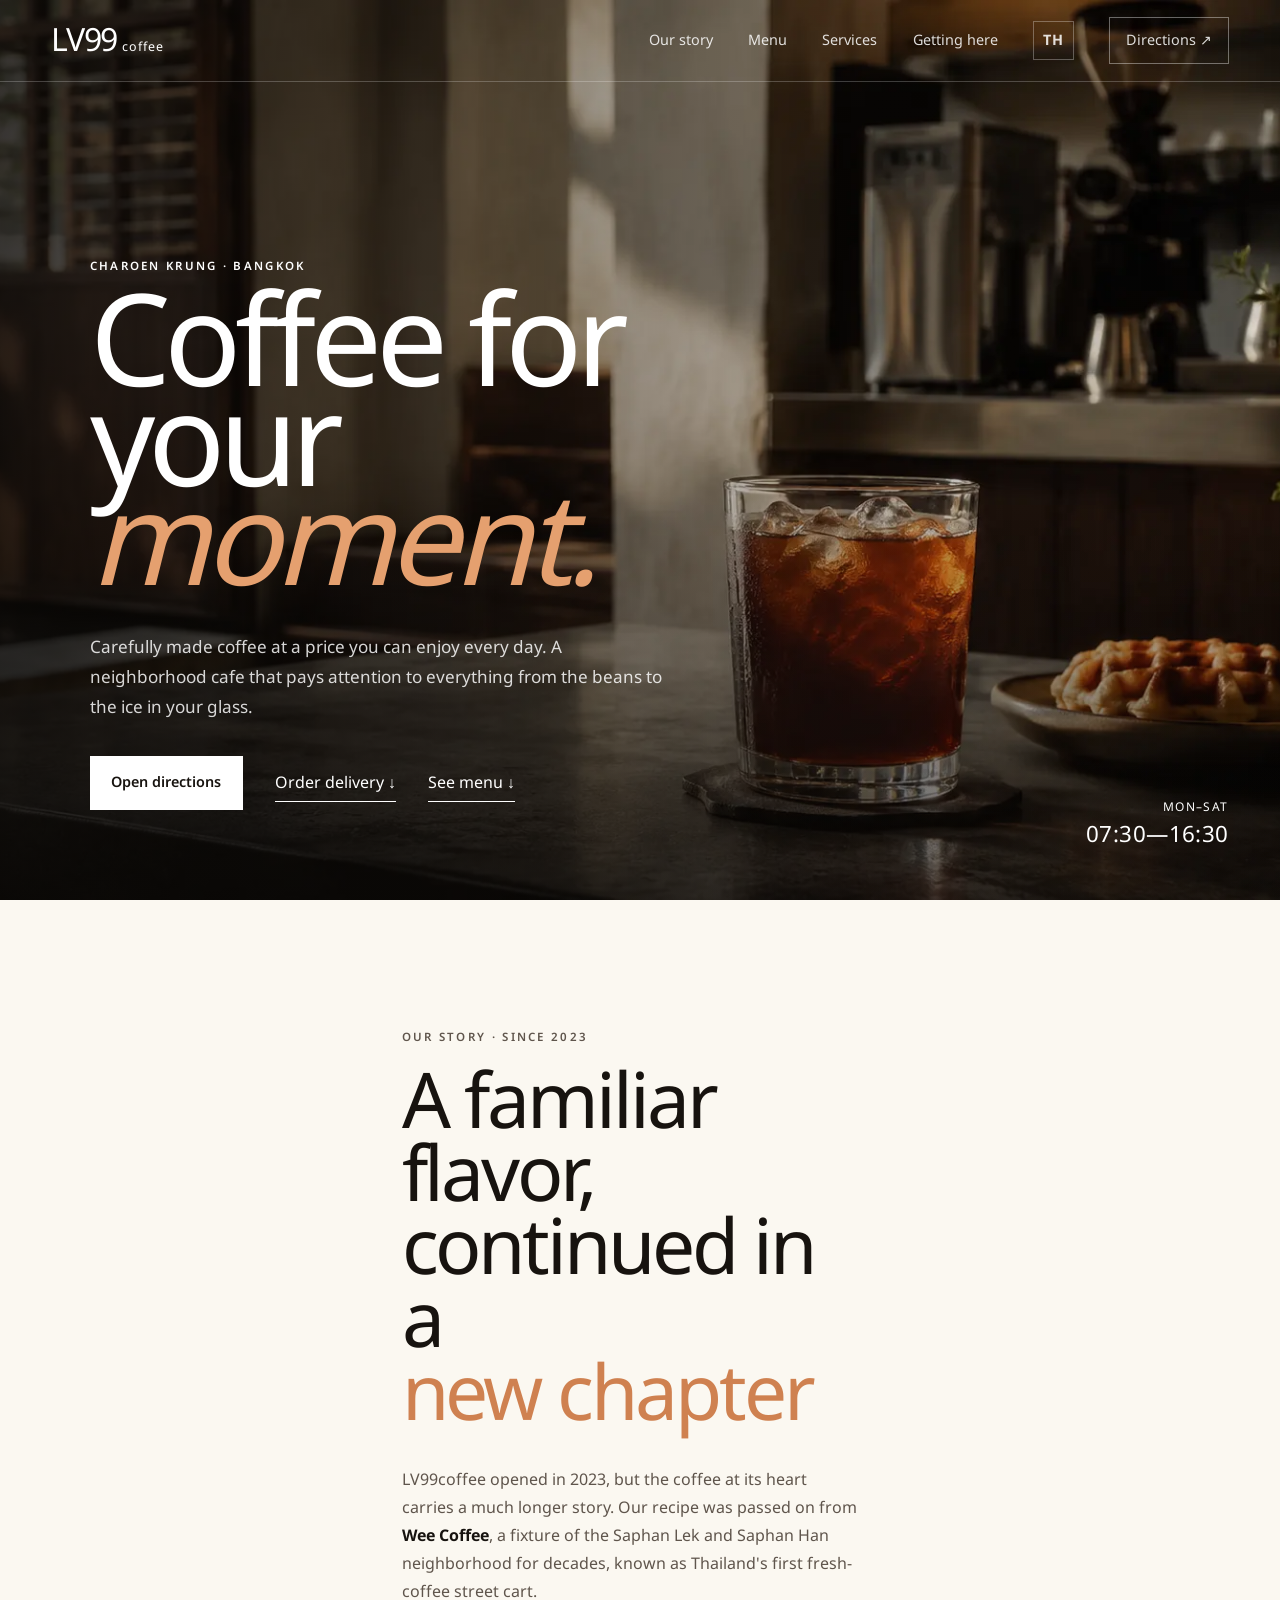
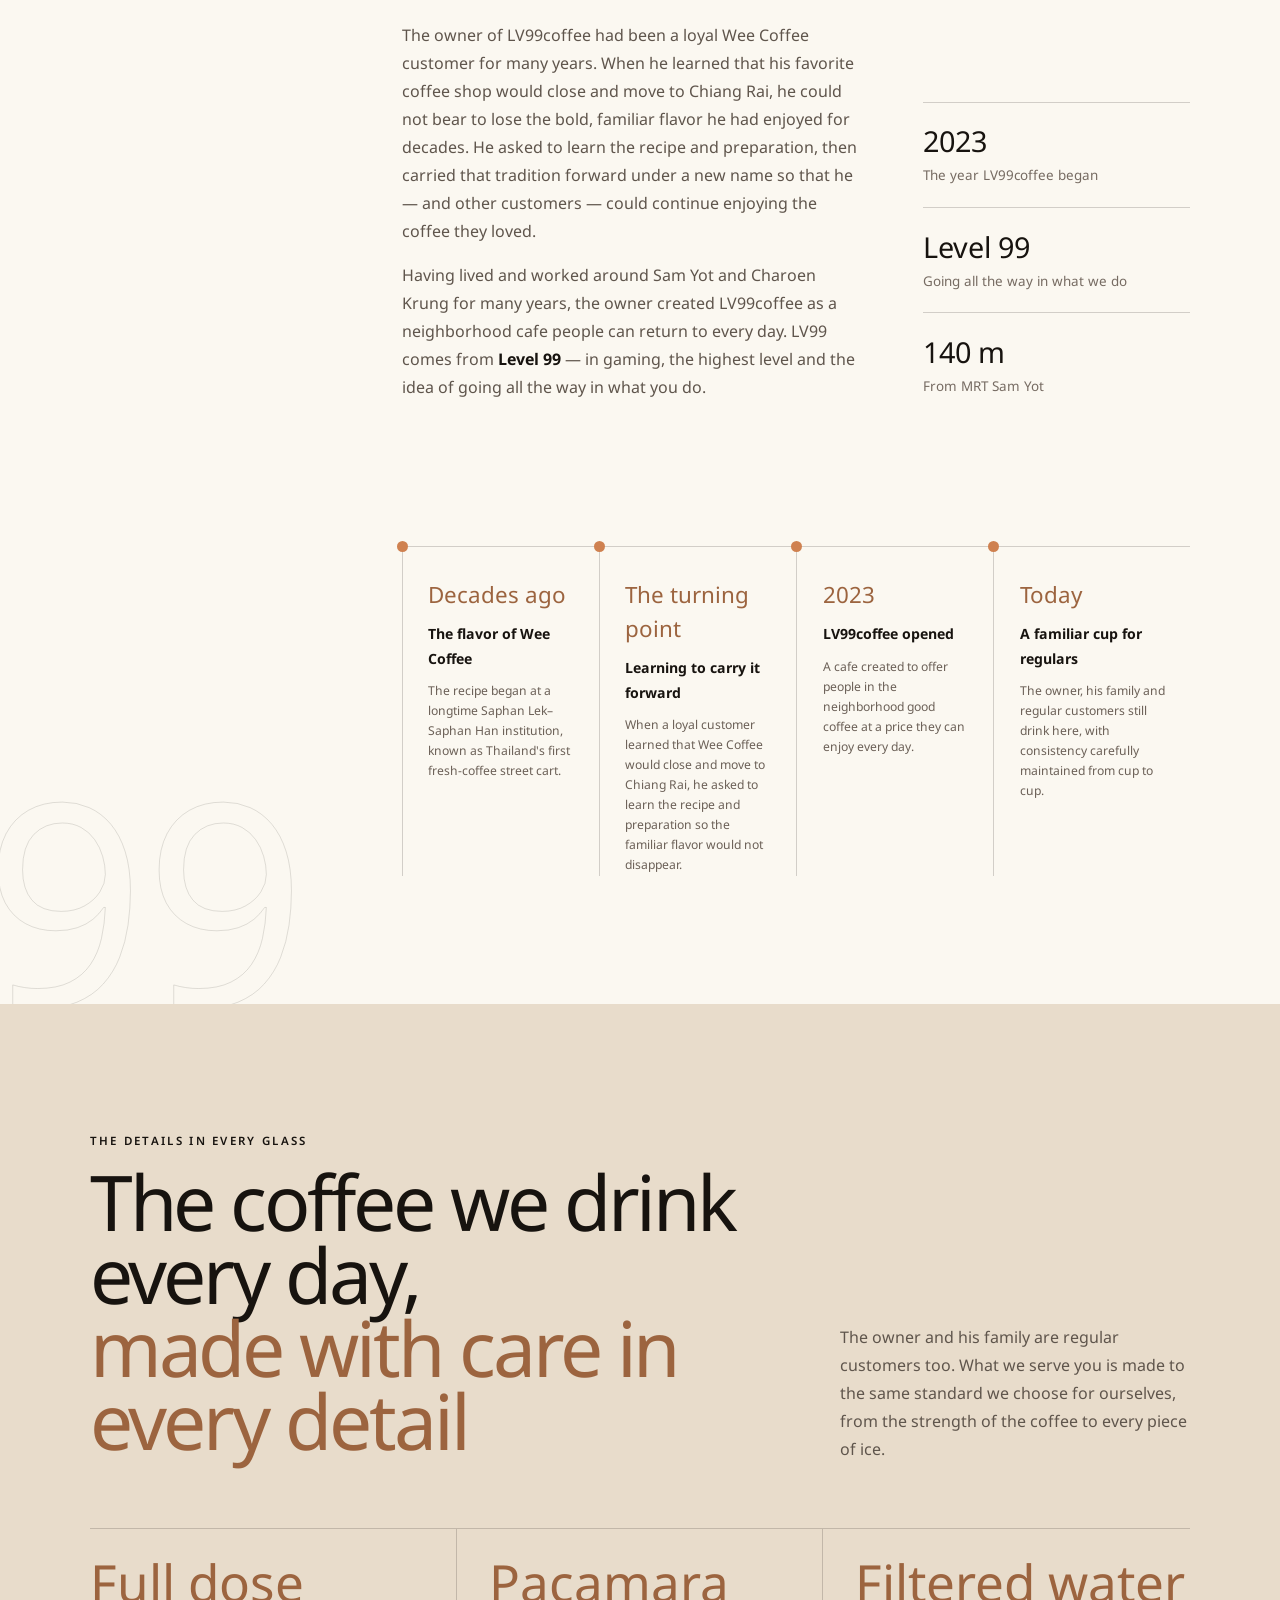
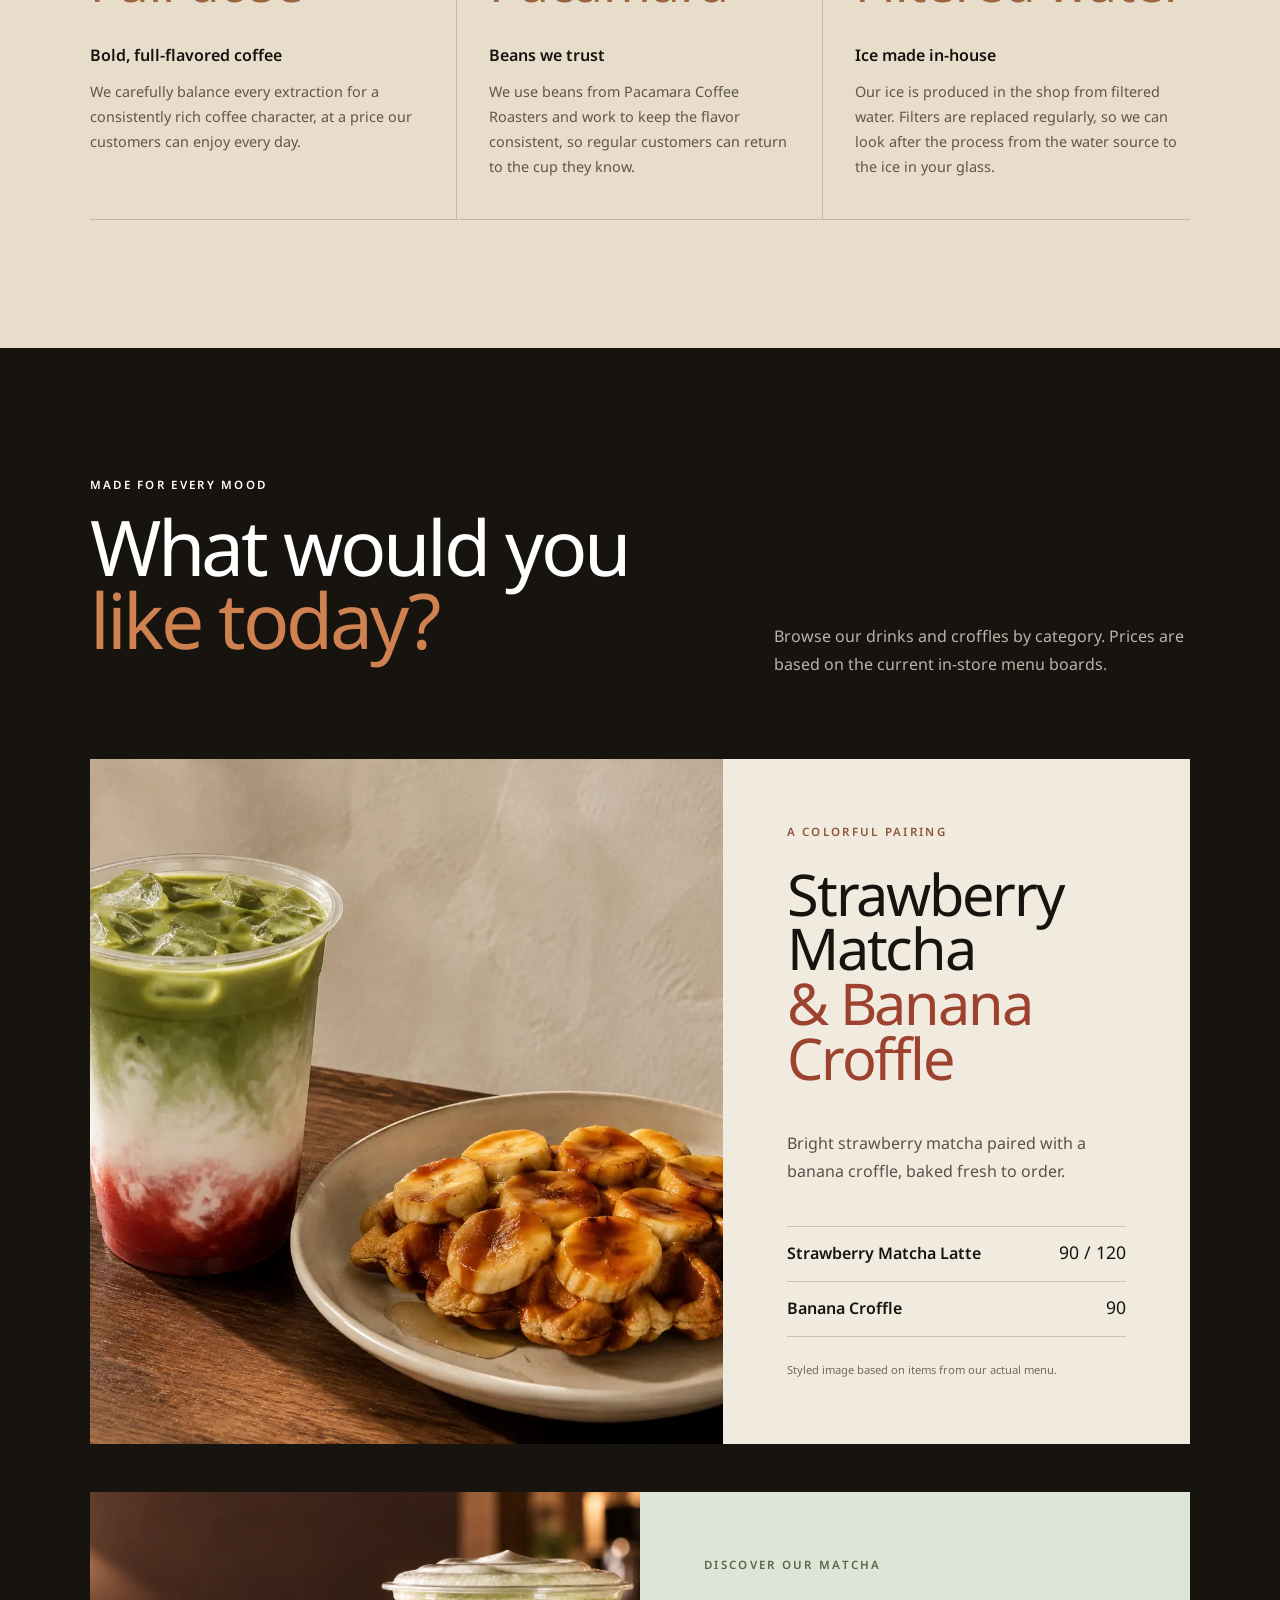
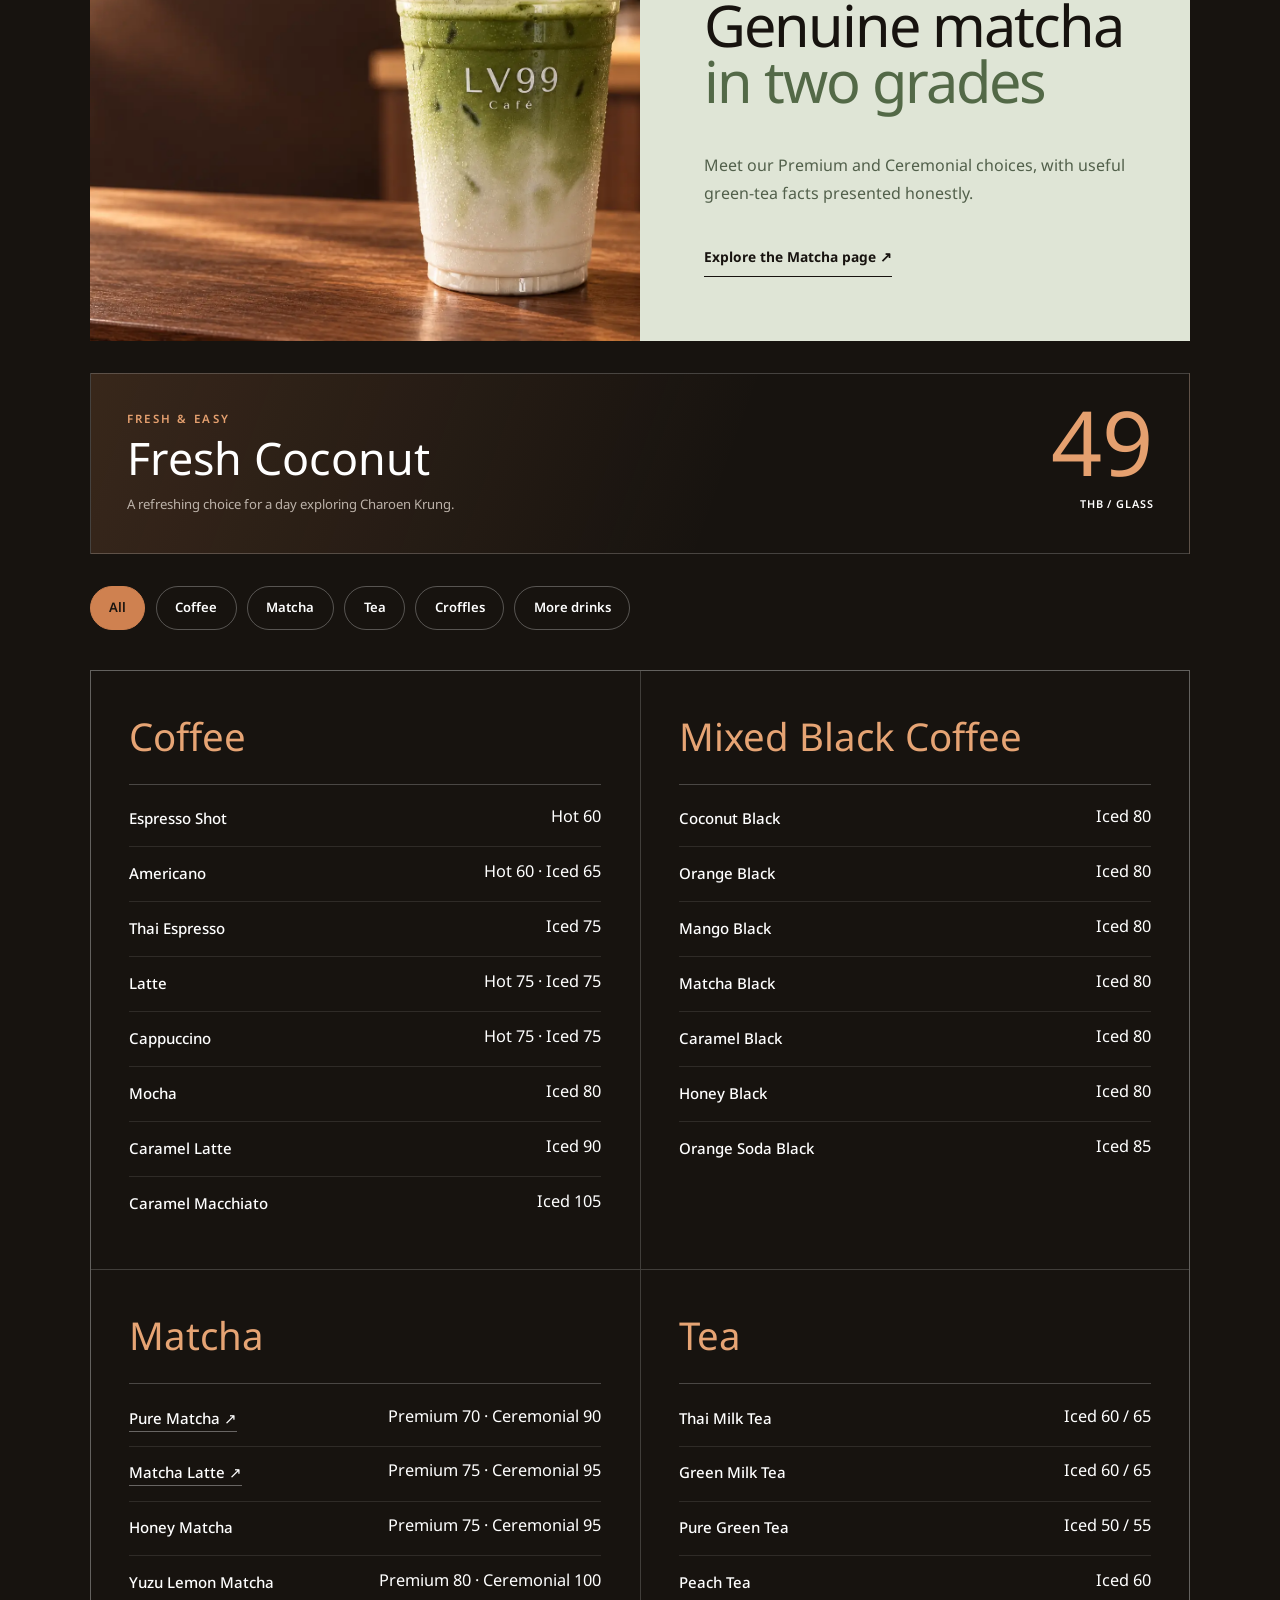
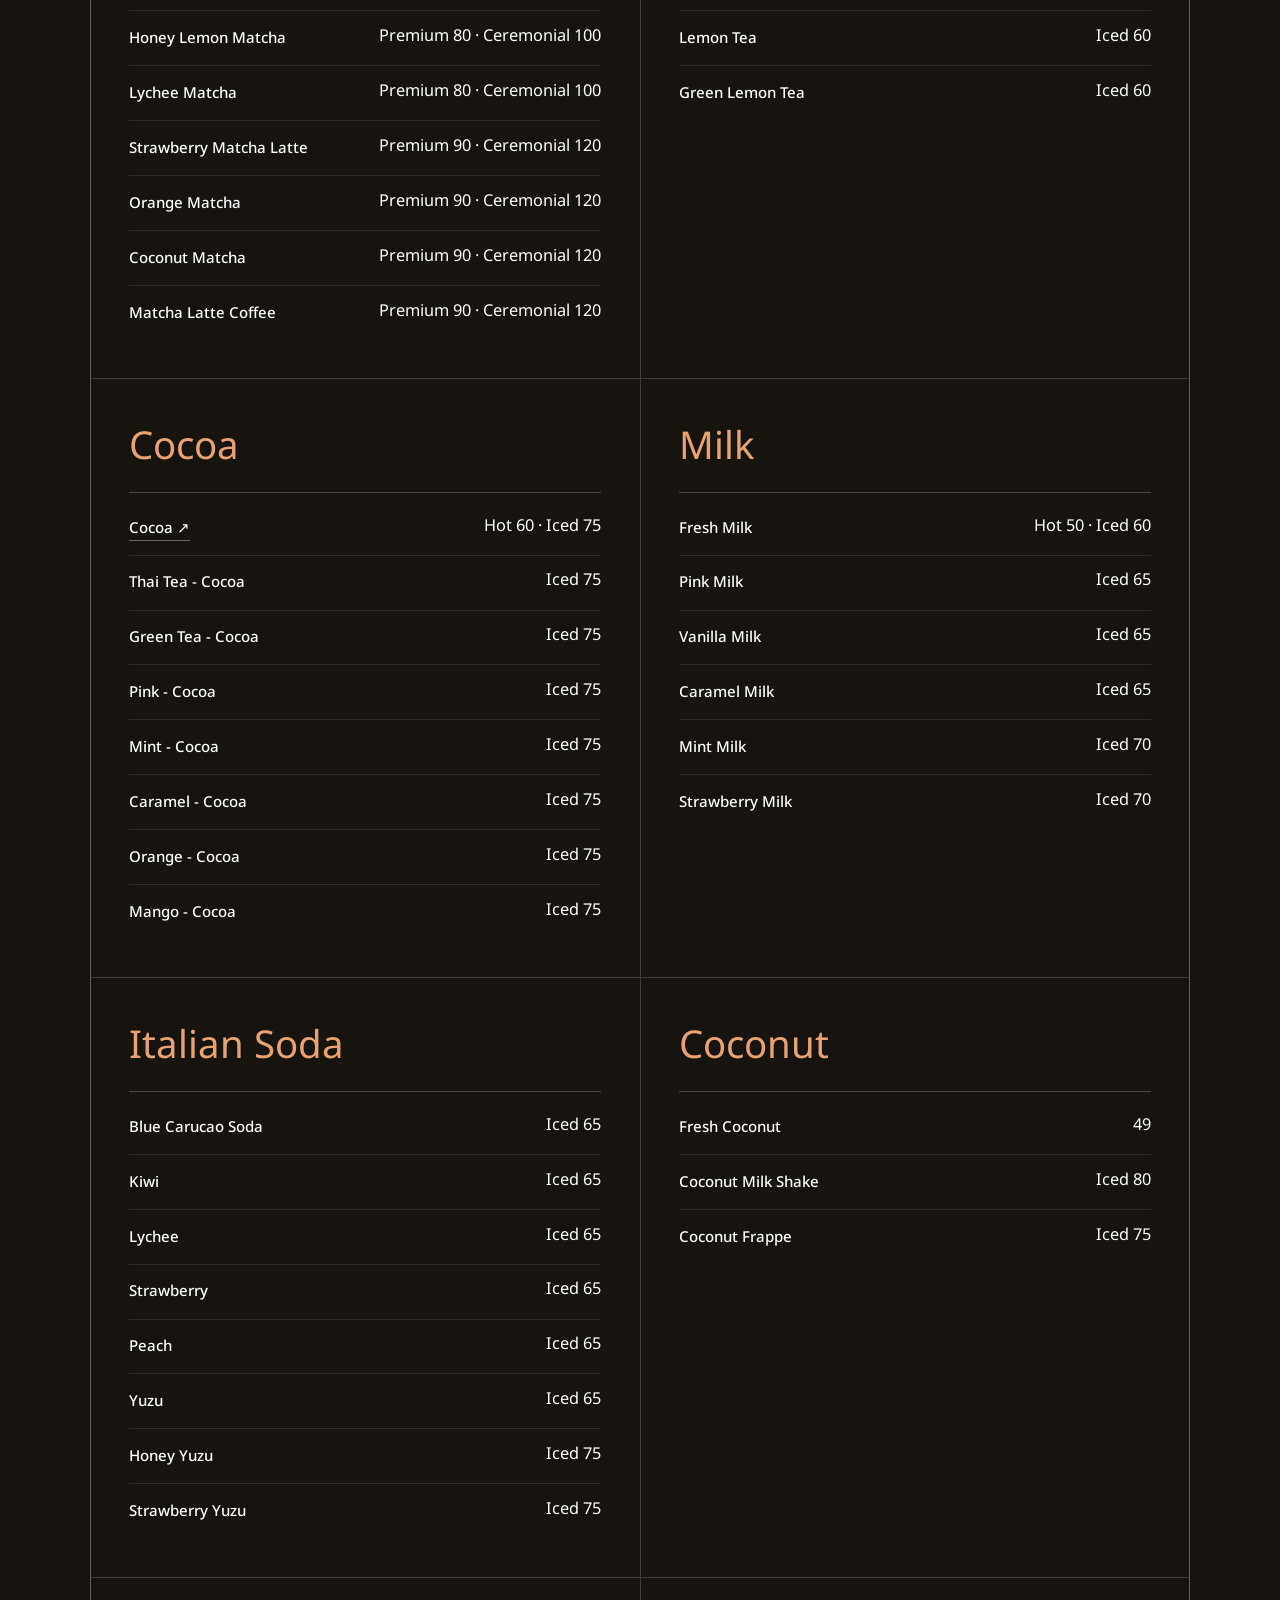
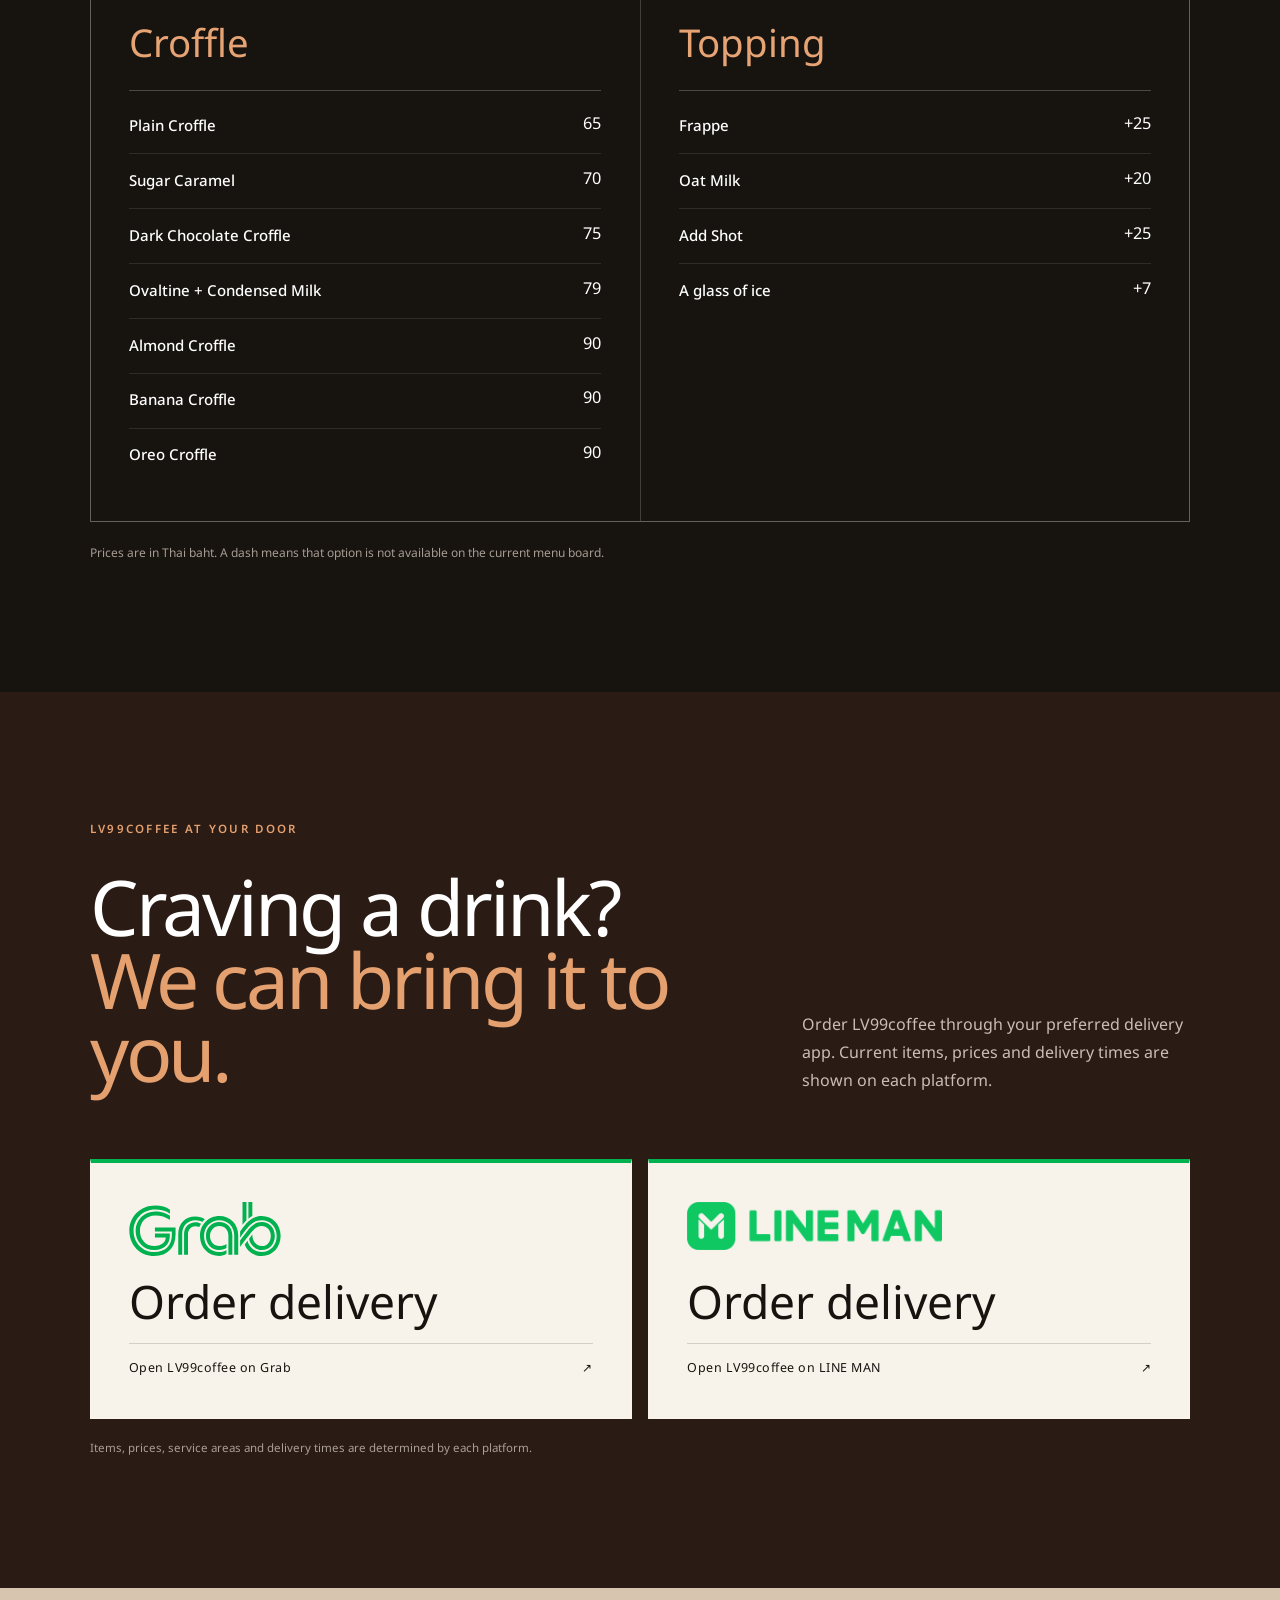
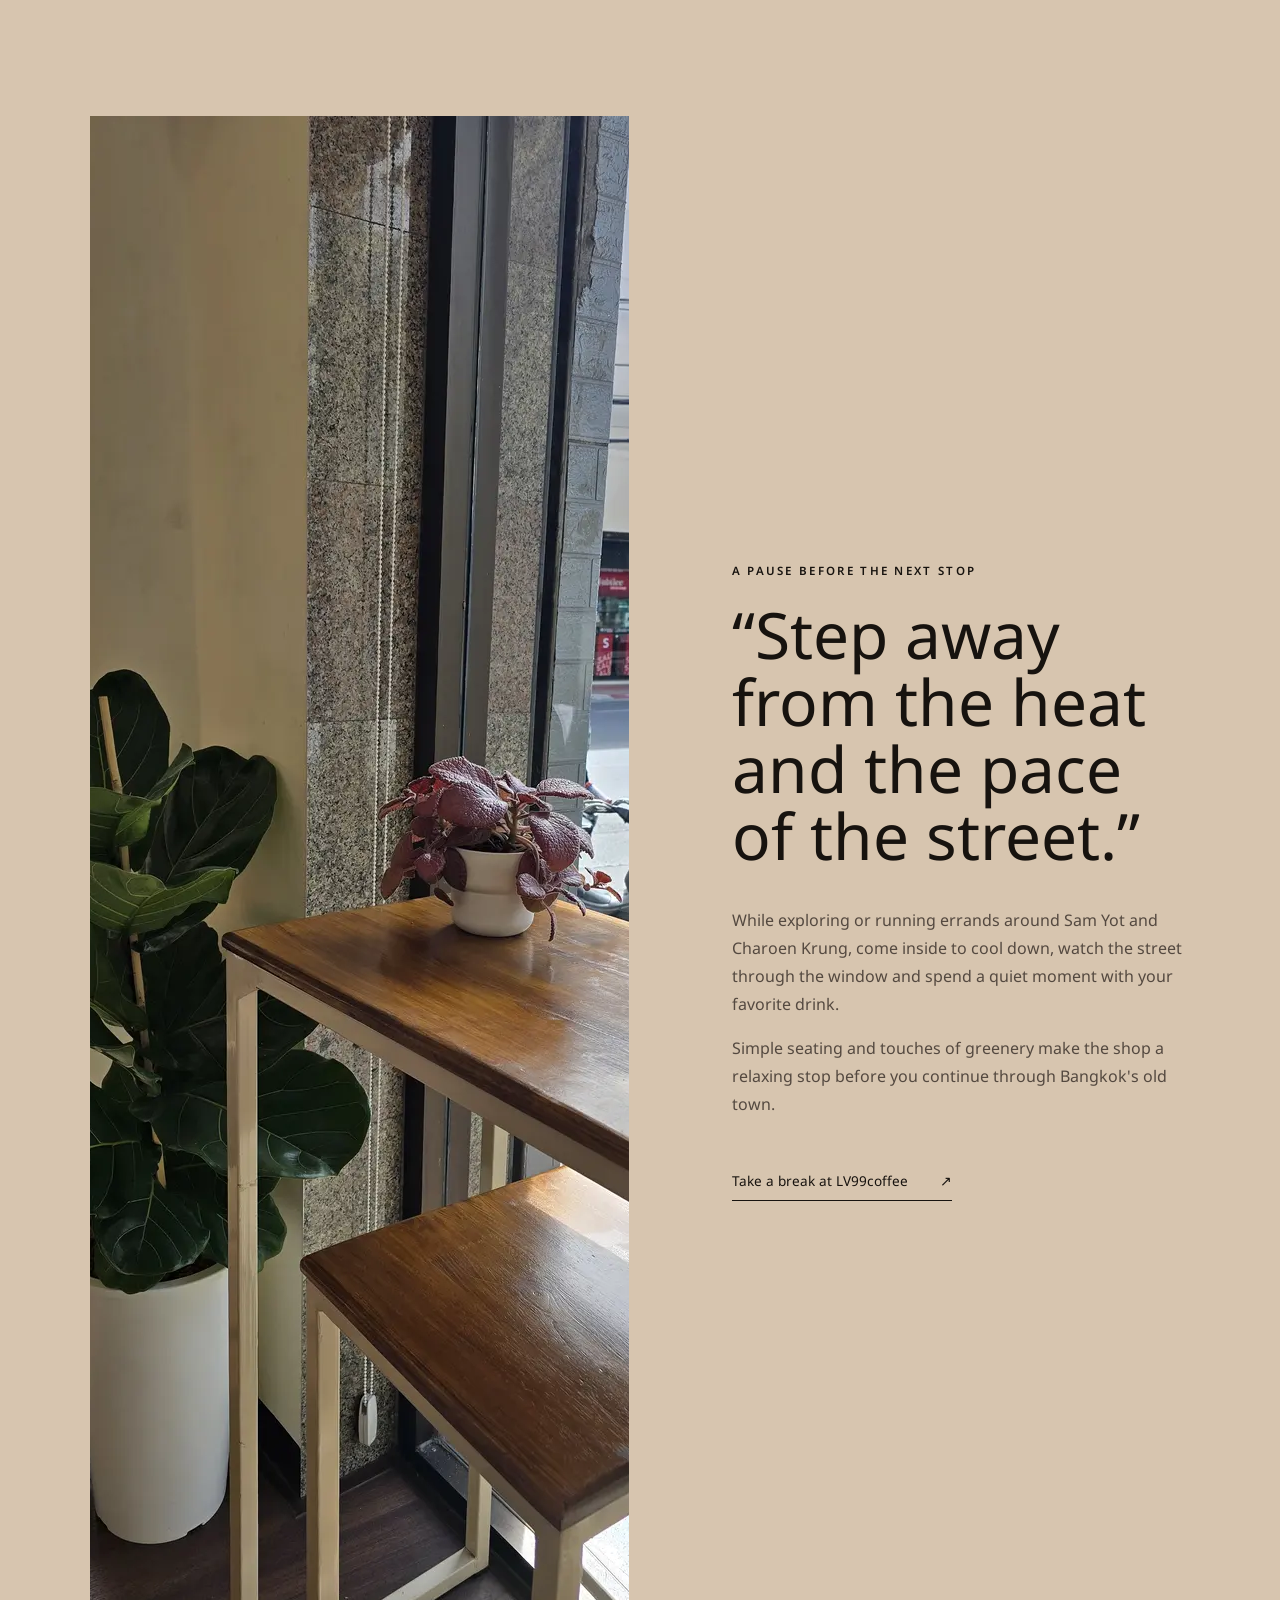
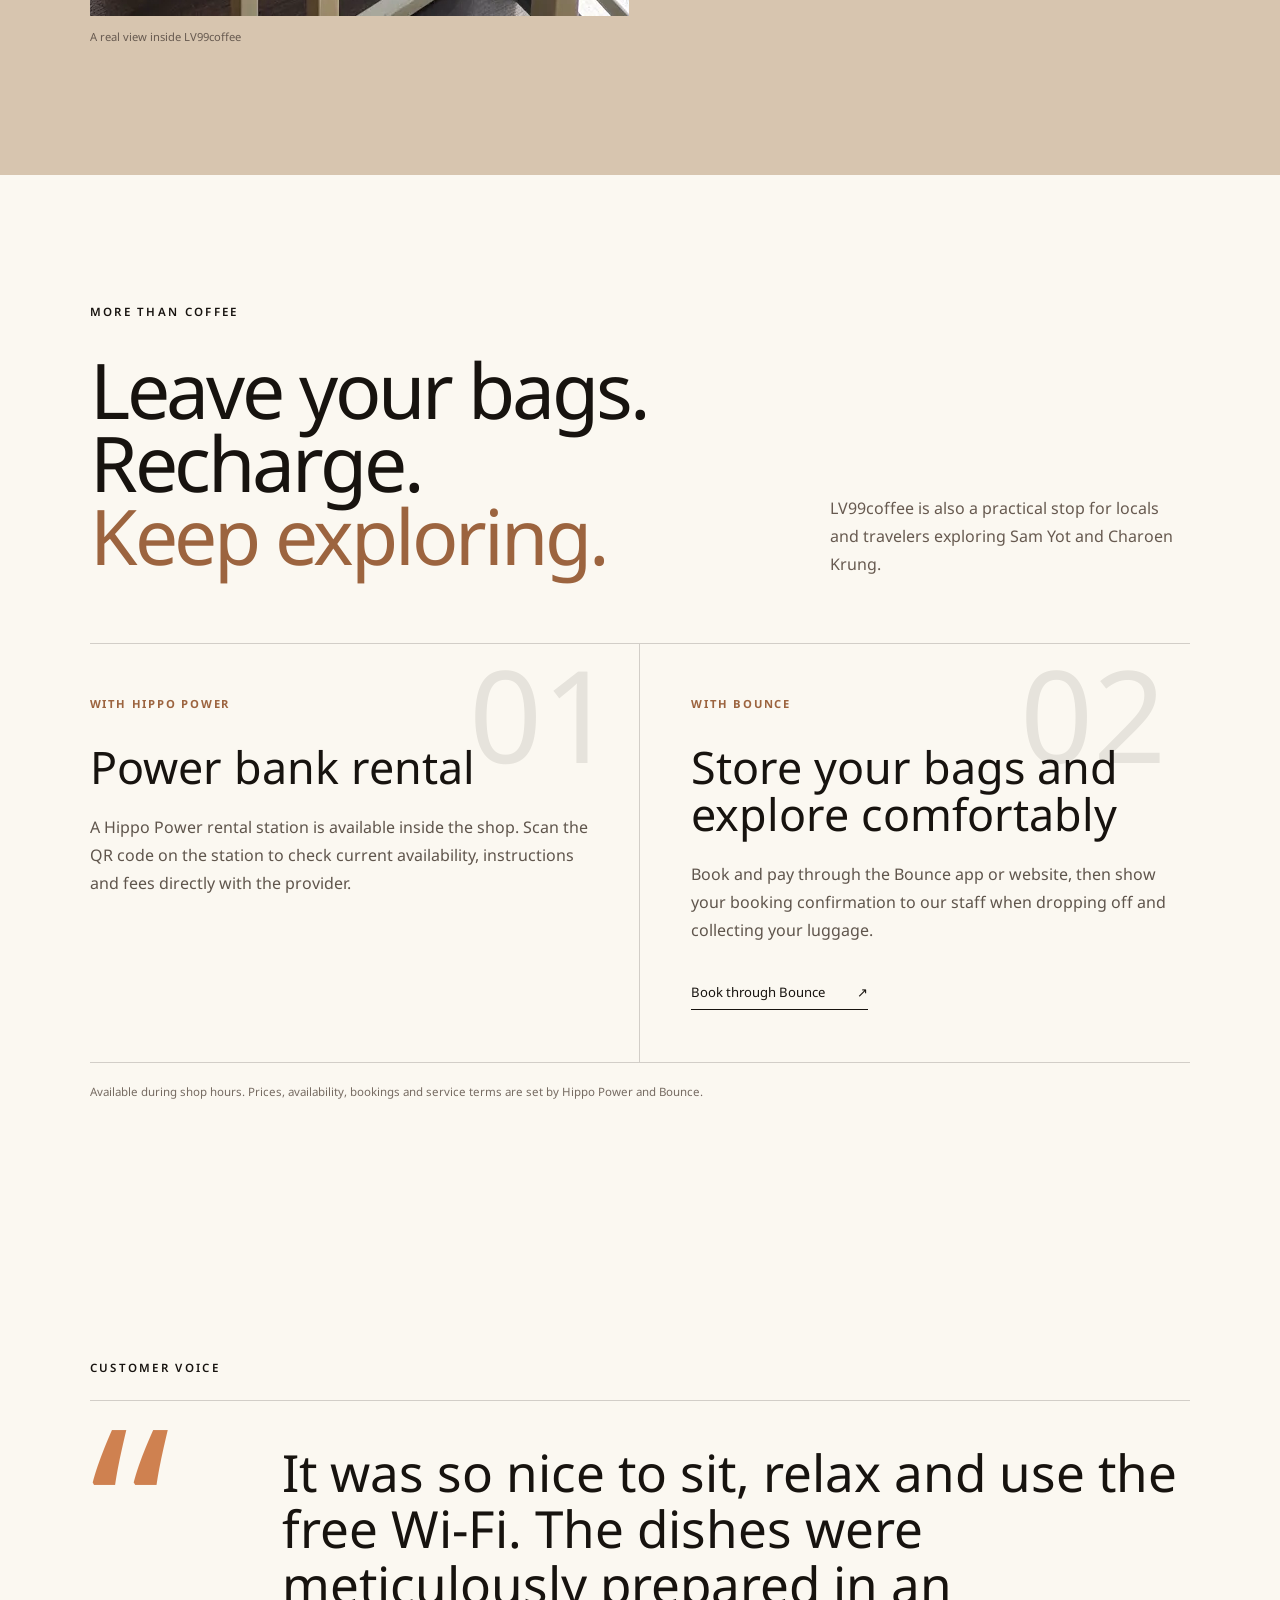
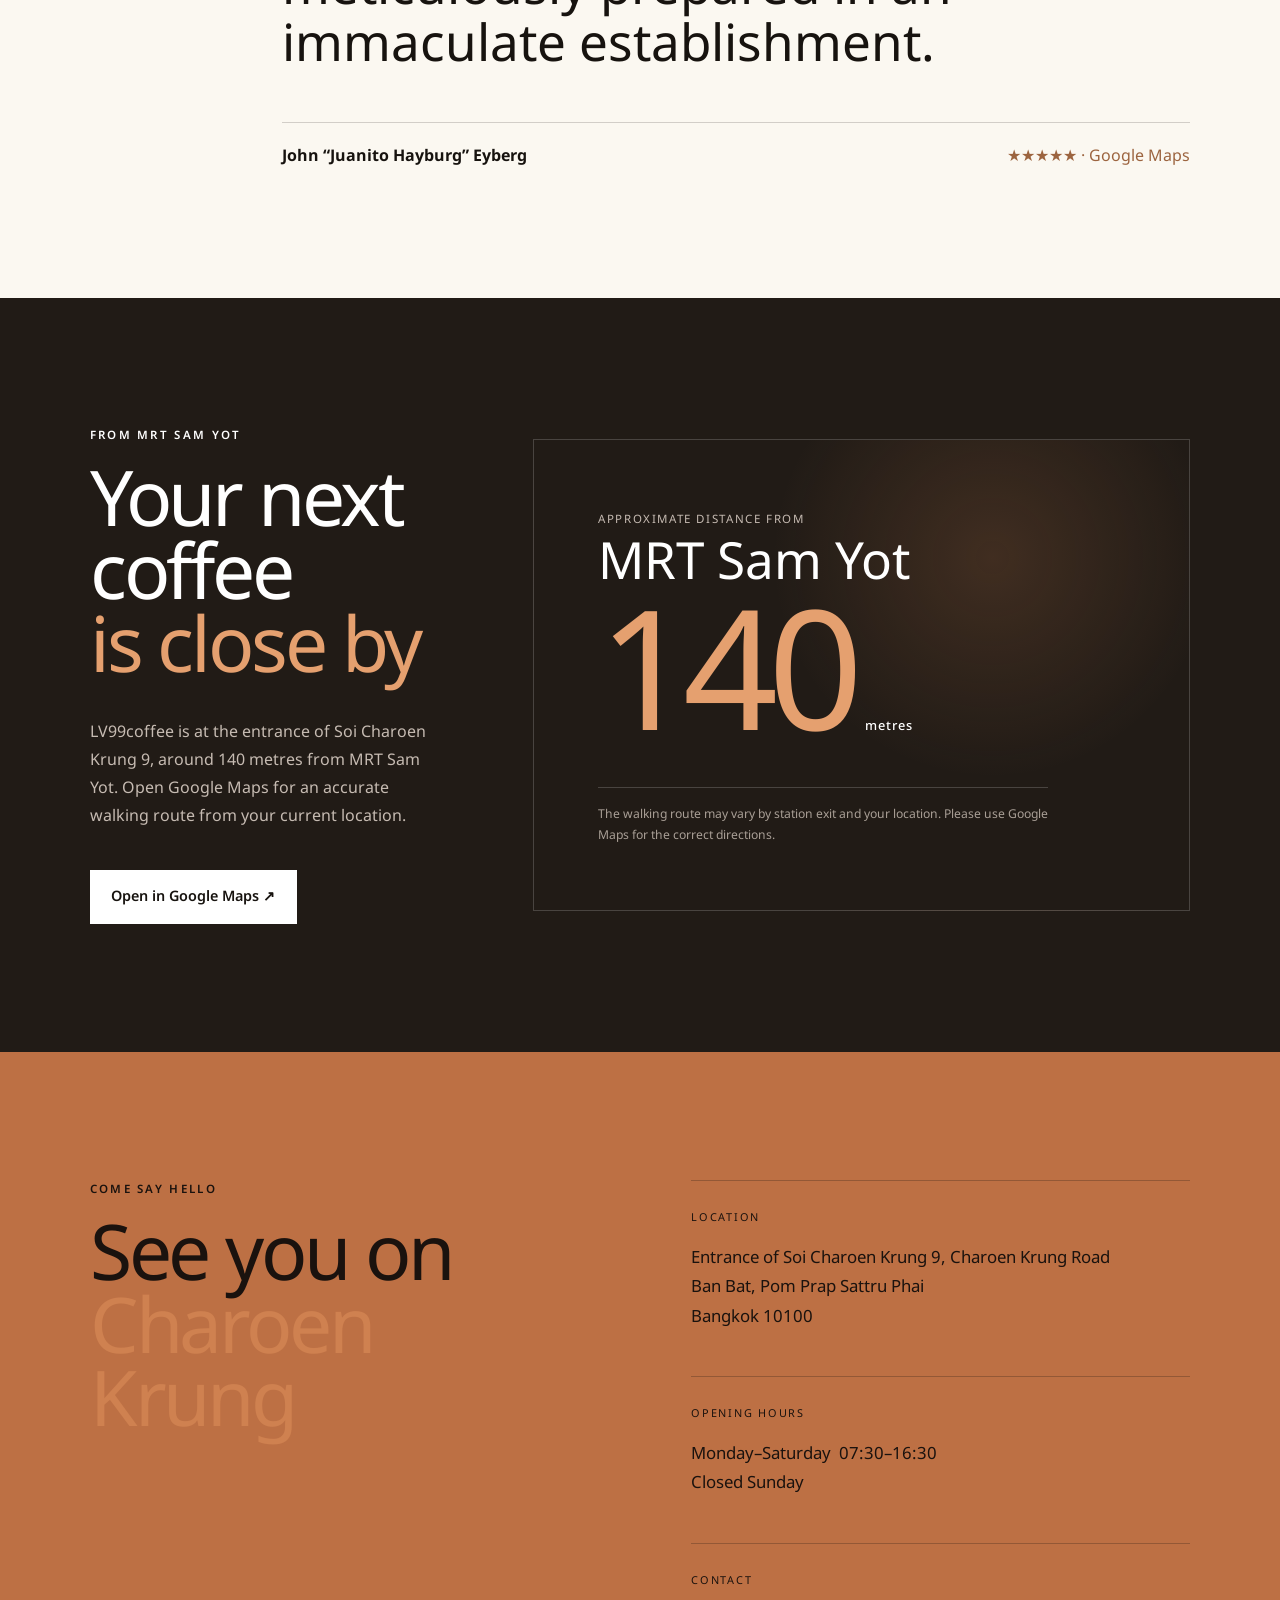
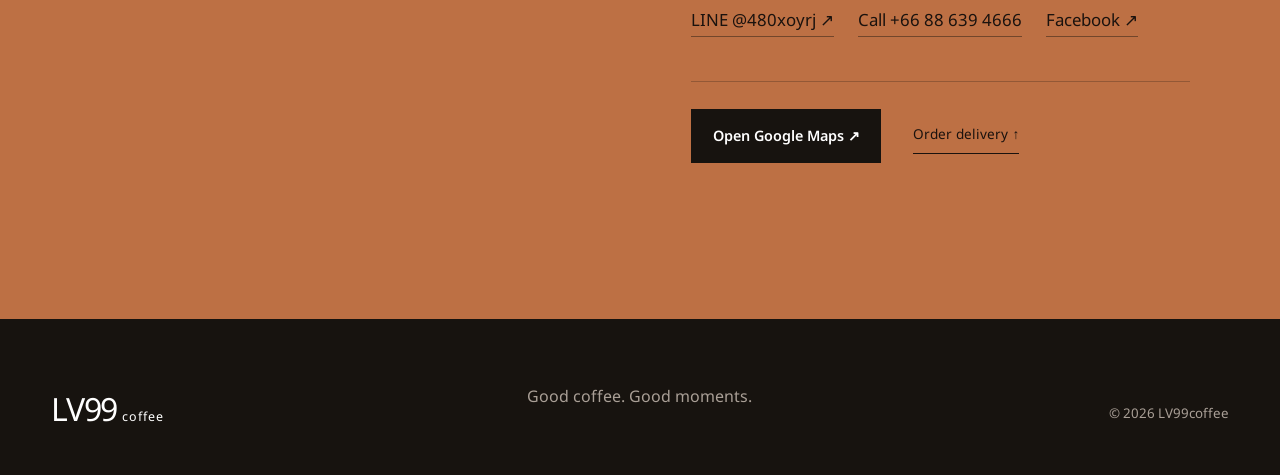
==== commit d42d3bec: "Improve mobile homepage and surface Matcha guide" ====
--- a/en/index.html
+++ b/en/index.html
@@ -14,7 +14,7 @@
   <meta property="og:url" content="https://coffee.lv99th.com/en/"><meta property="og:image" content="https://coffee.lv99th.com/assets/images/lv99-hero.webp">
   <link rel="preconnect" href="https://fonts.googleapis.com"><link rel="preconnect" href="https://fonts.gstatic.com" crossorigin>
   <link href="https://fonts.googleapis.com/css2?family=Noto+Sans+Thai:wght@300;400;500;600;700&display=swap" rel="stylesheet">
-  <link rel="stylesheet" href="../css/styles.css"><link rel="stylesheet" href="../css/menu.css"><link rel="stylesheet" href="../css/feature.css"><link rel="stylesheet" href="../css/story.css"><link rel="stylesheet" href="../css/interactions.css">
+  <link rel="stylesheet" href="../css/styles.css?v=20260913"><link rel="stylesheet" href="../css/menu.css?v=20260913"><link rel="stylesheet" href="../css/feature.css?v=20260913"><link rel="stylesheet" href="../css/story.css"><link rel="stylesheet" href="../css/interactions.css?v=20260913">
   <script type="application/ld+json">{"@context":"https://schema.org","@type":"CafeOrCoffeeShop","name":"LV99coffee","url":"https://coffee.lv99th.com/en/","description":"A neighborhood cafe near MRT Sam Yot, founded in 2023 and serving quality coffee at an everyday price.","foundingDate":"2023","slogan":"The coffee we drink every day, made with care in every detail.","telephone":"+66-88-639-4666","priceRange":"฿1–200","servesCuisine":["Coffee","Cafe","Matcha","Bakery","Dessert"],"hasMap":"https://maps.app.goo.gl/upwLs7Lys3qoL3d98","address":{"@type":"PostalAddress","streetAddress":"Entrance of Soi Charoen Krung 9, Charoen Krung Road","addressSubdistrict":"Ban Bat","addressDistrict":"Pom Prap Sattru Phai","addressLocality":"Bangkok","postalCode":"10100","addressCountry":"TH"},"openingHoursSpecification":{"@type":"OpeningHoursSpecification","dayOfWeek":["Monday","Tuesday","Wednesday","Thursday","Friday","Saturday"],"opens":"07:30","closes":"16:30"},"sameAs":["https://www.facebook.com/lv99coffee"]}</script>
 </head>
 <body>
@@ -43,9 +43,10 @@
     <section class="menu-section section" id="menu">
       <header class="section-heading reveal"><div><p class="eyebrow">Made for every mood</p><h2>What would you<br><span>like today?</span></h2></div><p>Browse our drinks and croffles by category. Prices are based on the current in-store menu boards.</p></header>
       <article class="noncoffee-feature reveal"><img src="../assets/images/lv99-strawberry-matcha-banana-croffle.webp" alt="Strawberry Matcha Latte paired with a Banana Croffle, based on the shop's actual menu" width="1456" height="1092" loading="lazy"><div><p class="eyebrow">A colorful pairing</p><h3>Strawberry Matcha<br><span>& Banana Croffle</span></h3><p>Bright strawberry matcha paired with a banana croffle, baked fresh to order.</p><dl><div><dt>Strawberry Matcha Latte</dt><dd>90 / 120</dd></div><div><dt>Banana Croffle</dt><dd>90</dd></div></dl><small>Styled image based on items from our actual menu.</small></div></article>
+      <a class="matcha-feature reveal" href="drinks/matcha/" aria-labelledby="matcha-feature-title"><img src="../assets/images/lv99-matcha-latte.webp" alt="LV99 iced matcha latte in a branded cup" width="1536" height="1024" loading="lazy"><div><p class="eyebrow">Discover our matcha</p><h3 id="matcha-feature-title">Genuine matcha<br><span>in two grades</span></h3><p>Meet our Premium and Ceremonial choices, with useful green-tea facts presented honestly.</p><strong>Explore the Matcha page <span aria-hidden="true">↗</span></strong></div></a>
       <aside class="fresh-coconut-note reveal" aria-label="Fresh Coconut featured menu item"><div><p class="eyebrow">Fresh & easy</p><h3>Fresh Coconut</h3><p>A refreshing choice for a day exploring Charoen Krung.</p></div><strong>49<small>THB / glass</small></strong></aside>
       <div class="menu-tools reveal" aria-label="Filter menu categories"><button class="menu-filter active" type="button" data-filter="all">All</button><button class="menu-filter" type="button" data-filter="coffee">Coffee</button><button class="menu-filter" type="button" data-filter="matcha">Matcha</button><button class="menu-filter" type="button" data-filter="tea">Tea</button><button class="menu-filter" type="button" data-filter="food">Croffles</button><button class="menu-filter" type="button" data-filter="other">More drinks</button></div>
-      <div class="menu-list reveal" id="menu-list" aria-live="polite"></div>
+      <div class="menu-list" id="menu-list" aria-live="polite" aria-label="Full menu list"></div>
       <p class="menu-note">Prices are in Thai baht. A dash means that option is not available on the current menu board.</p>
     </section>
     <section class="delivery section" id="delivery" aria-labelledby="delivery-title"><header class="delivery-heading reveal"><p class="eyebrow">LV99coffee at your door</p><h2 id="delivery-title">Craving a drink?<br><span>We can bring it to you.</span></h2><p>Order LV99coffee through your preferred delivery app. Current items, prices and delivery times are shown on each platform.</p></header><div class="delivery-grid reveal"><a class="delivery-card delivery-grab" href="https://r.grab.com/g/6-20260905_121633_26bfd17a1ec94d88992dd4b845d9ee0a_MEXMPS-3-C35JVJKAL63HGJ" target="_blank" rel="noopener" aria-label="Order LV99coffee on Grab"><span class="delivery-logo"><img src="../assets/brands/grab-logo.svg" alt="Grab" width="191" height="68" loading="lazy"></span><strong>Order delivery</strong><small>Open LV99coffee on Grab <span aria-hidden="true">↗</span></small></a><a class="delivery-card delivery-lineman" href="https://lin.ee/ONmKM3F?openExternalBrowser=1" target="_blank" rel="noopener" aria-label="Order LV99coffee on LINE MAN"><span class="delivery-logo"><img src="../assets/brands/line-man-logo.png" alt="LINE MAN" width="540" height="102" loading="lazy"></span><strong>Order delivery</strong><small>Open LV99coffee on LINE MAN <span aria-hidden="true">↗</span></small></a></div><p class="delivery-note reveal">Items, prices, service areas and delivery times are determined by each platform.</p></section>
@@ -56,6 +57,6 @@
     <section class="visit section" id="visit"><div class="visit-title reveal"><p class="eyebrow">Come say hello</p><h2>See you on<br><span>Charoen Krung</span></h2></div><div class="visit-details reveal"><div><small>Location</small><p>Entrance of Soi Charoen Krung 9, Charoen Krung Road<br>Ban Bat, Pom Prap Sattru Phai<br>Bangkok 10100</p></div><div><small>Opening hours</small><p>Monday–Saturday&nbsp; 07:30–16:30<br>Closed Sunday</p></div><div><small>Contact</small><p class="contact-links"><a href="https://line.me/R/ti/p/@480xoyrj" target="_blank" rel="noopener">LINE @480xoyrj ↗</a><a href="tel:+66886394666">Call +66 88 639 4666</a><a href="https://www.facebook.com/lv99coffee" target="_blank" rel="noopener">Facebook ↗</a></p></div><div class="visit-actions"><a class="button button-dark" href="https://maps.app.goo.gl/upwLs7Lys3qoL3d98" target="_blank" rel="noopener">Open Google Maps ↗</a><a class="arrow-link" href="#delivery">Order delivery ↑</a></div></div></section>
   </main>
   <footer><a class="wordmark" href="#home">LV99<span>coffee</span></a><p>Good coffee. Good moments.</p><small>© <span id="year"></span> LV99coffee</small></footer>
-  <script src="../js/main.js" defer></script>
+  <script src="../js/main.js?v=20260913" defer></script>
 </body>
 </html>
--- a/css/styles.css
+++ b/css/styles.css
@@ -1 +1 @@
-:root{--ink:#17130f;--paper:#f1eadf;--cream:#fbf8f1;--caramel:#cf8150;--line:rgba(23,19,15,.18);--serif:"Noto Sans Thai",sans-serif;--sans:"Noto Sans Thai",sans-serif}*{box-sizing:border-box}html{scroll-behavior:smooth}body{margin:0;background:var(--paper);color:var(--ink);font:400 1rem/1.75 var(--sans);overflow-x:hidden}a{color:inherit;text-decoration:none}img{display:block;max-width:100%}.skip-link{position:fixed;left:1rem;top:-5rem;z-index:99;background:#fff;padding:.7rem 1rem}.skip-link:focus{top:1rem}.site-header{height:82px;padding:0 clamp(1.2rem,4vw,4.5rem);display:flex;align-items:center;justify-content:space-between;position:absolute;inset:0 0 auto;z-index:10;color:white;border-bottom:1px solid rgba(255,255,255,.22);transition:.3s}.site-header.fixed{position:fixed;background:rgba(23,19,15,.93);backdrop-filter:blur(15px)}.wordmark{font:2rem/1 var(--serif);letter-spacing:-.04em}.wordmark span{font:400 .78rem var(--sans);letter-spacing:.08em;margin-left:.3rem}.site-nav{display:flex;align-items:center;gap:2.2rem;font-size:.9rem}.site-nav a{opacity:.85}.site-nav a:hover{opacity:1}.nav-cta{border:1px solid rgba(255,255,255,.45);padding:.65rem 1rem}.menu-toggle{display:none;background:0;border:0;padding:.5rem}.menu-toggle span{display:block;width:25px;height:1px;background:#fff;margin:6px}.hero{position:relative;min-height:100svh;color:#fff;display:flex;align-items:flex-end;isolation:isolate}.hero-media,.hero-shade{position:absolute;inset:0;width:100%;height:100%;object-fit:cover;z-index:-2}.hero-media{object-position:center}.hero-shade{z-index:-1;background:linear-gradient(90deg,rgba(10,8,6,.8) 0%,rgba(10,8,6,.3) 55%,rgba(10,8,6,.1)),linear-gradient(0deg,rgba(10,8,6,.55),transparent 45%)}.hero-copy{width:min(760px,86vw);padding:10rem clamp(1.2rem,7vw,8rem) clamp(5rem,10vh,8rem)}.kicker,.eyebrow{margin:0 0 1.3rem;text-transform:uppercase;letter-spacing:.2em;font-size:.72rem;font-weight:600}.hero h1{font:400 clamp(4.2rem,10vw,9rem)/.78 var(--serif);letter-spacing:-.05em;margin:0 0 2.3rem}.hero h1 em{color:#e5a06f;font-weight:400}.hero-copy>p:not(.kicker){max-width:590px;font-size:1.07rem;color:rgba(255,255,255,.83)}.hero-actions{display:flex;align-items:center;gap:2rem;margin-top:2rem}.button{display:inline-flex;align-items:center;justify-content:center;padding:.9rem 1.35rem;font-weight:600;font-size:.9rem}.button-light{background:#fff;color:var(--ink)}.button-dark{background:var(--ink);color:#fff}.text-link,.arrow-link{border-bottom:1px solid currentColor;padding:.3rem 0}.hero-meta{position:absolute;right:clamp(1.2rem,4vw,4.5rem);bottom:3rem;text-align:right;font-size:.75rem;text-transform:uppercase;letter-spacing:.12em}.hero-meta strong{display:block;font:400 1.4rem var(--serif);letter-spacing:.02em}.section{padding:clamp(5rem,10vw,9rem) clamp(1.2rem,7vw,8rem)}.intro{position:relative;display:grid;grid-template-columns:.65fr 1.2fr .7fr;gap:5vw;align-items:end;background:var(--cream);overflow:hidden}.intro-number{font:400 clamp(10rem,22vw,23rem)/.7 var(--serif);color:transparent;-webkit-text-stroke:1px rgba(23,19,15,.12);position:absolute;left:-1rem;bottom:-1rem}.intro-copy{grid-column:2;position:relative}.intro h2,.section-heading h2,.visit h2{font:400 clamp(3.1rem,6vw,6.2rem)/.95 var(--serif);letter-spacing:-.04em;margin:0 0 2rem}.intro h2 span,.section-heading h2 span,.visit h2 span{display:block;color:var(--caramel)}.intro-copy>p:last-child{max-width:620px;color:#5f554c}.facts{margin:0;position:relative}.facts div{padding:1.15rem 0;border-top:1px solid var(--line)}.facts dt{font:400 1.8rem var(--serif)}.facts dd{margin:0;color:#766b62;font-size:.84rem}.menu-section{background:var(--ink);color:#fff}.section-heading{display:grid;grid-template-columns:1fr .7fr;gap:7vw;align-items:end;margin-bottom:4rem}.section-heading>p{color:#bcb2a9;max-width:500px}.menu-grid{display:grid;grid-template-columns:repeat(4,1fr);border-top:1px solid rgba(255,255,255,.2)}.menu-card{min-height:310px;padding:1.5rem;border-right:1px solid rgba(255,255,255,.2);display:flex;flex-direction:column;justify-content:flex-end;transition:.25s}.menu-card:first-child{border-left:1px solid rgba(255,255,255,.2)}.menu-card:hover,.menu-card.featured{background:var(--caramel);color:var(--ink)}.menu-card>span{margin-bottom:auto;font-size:.72rem}.menu-card h3{font:400 2rem var(--serif);margin:0}.menu-card p{font-size:.84rem;margin:.4rem 0 0;opacity:.75}.menu-note{font-size:.78rem;color:#a69c93;margin:1.5rem 0 0}.ritual{display:grid;grid-template-columns:minmax(0,1fr) minmax(320px,.85fr);gap:8vw;align-items:center;background:#d7c5af}.ritual-media{margin:0}.ritual-media img{width:100%;aspect-ratio:4/5;object-fit:cover}.ritual-copy blockquote{font:400 clamp(2.7rem,5vw,5rem)/1.05 var(--serif);margin:1.5rem 0 2rem}.ritual-copy>p:not(.eyebrow){max-width:510px;color:#544940}.ritual-copy .arrow-link{display:inline-flex;justify-content:space-between;gap:2rem;margin-top:2rem;font-size:.85rem}.review{background:var(--cream)}.review-grid{display:grid;grid-template-columns:.35fr 1.65fr;border-top:1px solid var(--line);padding-top:3rem}.quote-mark{font:400 14rem/.65 var(--serif);color:var(--caramel)}.review figure{margin:0}.review blockquote{font:400 clamp(2.2rem,4vw,4.6rem)/1.1 var(--serif);margin:0 0 3rem;max-width:1050px}.review figcaption{display:flex;justify-content:space-between;border-top:1px solid var(--line);padding-top:1.2rem}.review figcaption span{color:#9c643f}.visit{display:grid;grid-template-columns:1fr 1fr;gap:8vw;background:#bd7044;color:#1a120e}.visit-details>div{padding:1.7rem 0;border-top:1px solid rgba(23,19,15,.25)}.visit-details small{display:block;text-transform:uppercase;letter-spacing:.16em;font-size:.68rem}.visit-details p{font-size:1.05rem}.visit-actions{display:flex;align-items:center;gap:2rem}.visit-actions .arrow-link{font-size:.85rem}footer{background:var(--ink);color:white;padding:3rem clamp(1.2rem,4vw,4.5rem);display:grid;grid-template-columns:1fr 1fr 1fr;align-items:end}footer p{text-align:center;color:#a99f96}footer small{text-align:right;color:#a99f96}.reveal{opacity:0;transform:translateY(24px);transition:opacity .75s ease,transform .75s ease}.reveal.visible{opacity:1;transform:none}:focus-visible{outline:3px solid #e6a474;outline-offset:4px}@media(max-width:900px){.site-nav{position:fixed;inset:0;background:var(--ink);display:none;flex-direction:column;justify-content:center;font-size:1.3rem}.site-nav.open{display:flex}.menu-toggle{display:block;z-index:2}.intro{grid-template-columns:1fr 1fr}.intro-copy{grid-column:1/3}.facts{grid-column:2}.menu-grid{grid-template-columns:1fr 1fr}.ritual{gap:5vw}.review-grid{grid-template-columns:1fr}.quote-mark{font-size:8rem}.visit{grid-template-columns:1fr}footer{grid-template-columns:1fr;gap:1rem}footer p,footer small{text-align:left}}@media(max-width:600px){.site-header{height:70px}.hero{min-height:850px}.hero-copy{padding-bottom:10rem}.hero h1{font-size:4.4rem}.hero-meta{left:1.2rem;right:auto;bottom:2.5rem;text-align:left}.section{padding:5rem 1.2rem}.intro{display:block}.intro-number{font-size:15rem}.facts{margin-top:3rem}.section-heading{grid-template-columns:1fr}.menu-grid{grid-template-columns:1fr}.menu-card{min-height:190px;border-left:1px solid rgba(255,255,255,.2);border-bottom:1px solid rgba(255,255,255,.2)}.ritual{grid-template-columns:1fr}.ritual-copy blockquote{font-size:2.8rem}.review figcaption{display:block}.review figcaption span{display:block;margin-top:.4rem}.visit-actions{align-items:flex-start;flex-direction:column}.hero-actions{align-items:flex-start;flex-direction:column;gap:1rem}}@media(prefers-reduced-motion:reduce){html{scroll-behavior:auto}.reveal{opacity:1;transform:none;transition:none}}
+:root{--ink:#17130f;--paper:#f1eadf;--cream:#fbf8f1;--caramel:#cf8150;--line:rgba(23,19,15,.18);--serif:"Noto Sans Thai",sans-serif;--sans:"Noto Sans Thai",sans-serif}*{box-sizing:border-box}html{scroll-behavior:smooth}body{margin:0;background:var(--paper);color:var(--ink);font:400 1rem/1.75 var(--sans);overflow-x:hidden}a{color:inherit;text-decoration:none}img{display:block;max-width:100%}.skip-link{position:fixed;left:1rem;top:-5rem;z-index:99;background:#fff;padding:.7rem 1rem}.skip-link:focus{top:1rem}.site-header{height:82px;padding:0 clamp(1.2rem,4vw,4.5rem);display:flex;align-items:center;justify-content:space-between;position:absolute;inset:0 0 auto;z-index:10;color:white;border-bottom:1px solid rgba(255,255,255,.22);transition:.3s}.site-header.fixed{position:fixed;background:rgba(23,19,15,.93);backdrop-filter:blur(15px)}.wordmark{font:2rem/1 var(--serif);letter-spacing:-.04em}.wordmark span{font:400 .78rem var(--sans);letter-spacing:.08em;margin-left:.3rem}.site-nav{display:flex;align-items:center;gap:2.2rem;font-size:.9rem}.site-nav a{opacity:.85}.site-nav a:hover{opacity:1}.nav-cta{border:1px solid rgba(255,255,255,.45);padding:.65rem 1rem}.menu-toggle{display:none;background:0;border:0;padding:.5rem}.menu-toggle span{display:block;width:25px;height:1px;background:#fff;margin:6px}.hero{position:relative;min-height:100svh;color:#fff;display:flex;align-items:flex-end;isolation:isolate}.hero-media,.hero-shade{position:absolute;inset:0;width:100%;height:100%;object-fit:cover;z-index:-2}.hero-media{object-position:center}.hero-shade{z-index:-1;background:linear-gradient(90deg,rgba(10,8,6,.8) 0%,rgba(10,8,6,.3) 55%,rgba(10,8,6,.1)),linear-gradient(0deg,rgba(10,8,6,.55),transparent 45%)}.hero-copy{width:min(760px,86vw);padding:10rem clamp(1.2rem,7vw,8rem) clamp(5rem,10vh,8rem)}.kicker,.eyebrow{margin:0 0 1.3rem;text-transform:uppercase;letter-spacing:.2em;font-size:.72rem;font-weight:600}.hero h1{font:400 clamp(4.2rem,10vw,9rem)/.78 var(--serif);letter-spacing:-.05em;margin:0 0 2.3rem}.hero h1 em{color:#e5a06f;font-weight:400}.hero-copy>p:not(.kicker){max-width:590px;font-size:1.07rem;color:rgba(255,255,255,.83)}.hero-actions{display:flex;align-items:center;gap:2rem;margin-top:2rem}.button{display:inline-flex;align-items:center;justify-content:center;padding:.9rem 1.35rem;font-weight:600;font-size:.9rem}.button-light{background:#fff;color:var(--ink)}.button-dark{background:var(--ink);color:#fff}.text-link,.arrow-link{border-bottom:1px solid currentColor;padding:.3rem 0}.hero-meta{position:absolute;right:clamp(1.2rem,4vw,4.5rem);bottom:3rem;text-align:right;font-size:.75rem;text-transform:uppercase;letter-spacing:.12em}.hero-meta strong{display:block;font:400 1.4rem var(--serif);letter-spacing:.02em}.section{padding:clamp(5rem,10vw,9rem) clamp(1.2rem,7vw,8rem)}.intro{position:relative;display:grid;grid-template-columns:.65fr 1.2fr .7fr;gap:5vw;align-items:end;background:var(--cream);overflow:hidden}.intro-number{font:400 clamp(10rem,22vw,23rem)/.7 var(--serif);color:transparent;-webkit-text-stroke:1px rgba(23,19,15,.12);position:absolute;left:-1rem;bottom:-1rem}.intro-copy{grid-column:2;position:relative}.intro h2,.section-heading h2,.visit h2{font:400 clamp(3.1rem,6vw,6.2rem)/.95 var(--serif);letter-spacing:-.04em;margin:0 0 2rem}.intro h2 span,.section-heading h2 span,.visit h2 span{display:block;color:var(--caramel)}.intro-copy>p:last-child{max-width:620px;color:#5f554c}.facts{margin:0;position:relative}.facts div{padding:1.15rem 0;border-top:1px solid var(--line)}.facts dt{font:400 1.8rem var(--serif)}.facts dd{margin:0;color:#766b62;font-size:.84rem}.menu-section{background:var(--ink);color:#fff}.section-heading{display:grid;grid-template-columns:1fr .7fr;gap:7vw;align-items:end;margin-bottom:4rem}.section-heading>p{color:#bcb2a9;max-width:500px}.menu-grid{display:grid;grid-template-columns:repeat(4,1fr);border-top:1px solid rgba(255,255,255,.2)}.menu-card{min-height:310px;padding:1.5rem;border-right:1px solid rgba(255,255,255,.2);display:flex;flex-direction:column;justify-content:flex-end;transition:.25s}.menu-card:first-child{border-left:1px solid rgba(255,255,255,.2)}.menu-card:hover,.menu-card.featured{background:var(--caramel);color:var(--ink)}.menu-card>span{margin-bottom:auto;font-size:.72rem}.menu-card h3{font:400 2rem var(--serif);margin:0}.menu-card p{font-size:.84rem;margin:.4rem 0 0;opacity:.75}.menu-note{font-size:.78rem;color:#a69c93;margin:1.5rem 0 0}.ritual{display:grid;grid-template-columns:minmax(0,1fr) minmax(320px,.85fr);gap:8vw;align-items:center;background:#d7c5af}.ritual-media{margin:0}.ritual-media img{width:100%;aspect-ratio:4/5;object-fit:cover}.ritual-copy blockquote{font:400 clamp(2.7rem,5vw,5rem)/1.05 var(--serif);margin:1.5rem 0 2rem}.ritual-copy>p:not(.eyebrow){max-width:510px;color:#544940}.ritual-copy .arrow-link{display:inline-flex;justify-content:space-between;gap:2rem;margin-top:2rem;font-size:.85rem}.review{background:var(--cream)}.review-grid{display:grid;grid-template-columns:.35fr 1.65fr;border-top:1px solid var(--line);padding-top:3rem}.quote-mark{font:400 14rem/.65 var(--serif);color:var(--caramel)}.review figure{margin:0}.review blockquote{font:400 clamp(2.2rem,4vw,4.6rem)/1.1 var(--serif);margin:0 0 3rem;max-width:1050px}.review figcaption{display:flex;justify-content:space-between;border-top:1px solid var(--line);padding-top:1.2rem}.review figcaption span{color:#9c643f}.visit{display:grid;grid-template-columns:1fr 1fr;gap:8vw;background:#bd7044;color:#1a120e}.visit-details>div{padding:1.7rem 0;border-top:1px solid rgba(23,19,15,.25)}.visit-details small{display:block;text-transform:uppercase;letter-spacing:.16em;font-size:.68rem}.visit-details p{font-size:1.05rem}.visit-actions{display:flex;align-items:center;gap:2rem}.visit-actions .arrow-link{font-size:.85rem}footer{background:var(--ink);color:white;padding:3rem clamp(1.2rem,4vw,4.5rem);display:grid;grid-template-columns:1fr 1fr 1fr;align-items:end}footer p{text-align:center;color:#a99f96}footer small{text-align:right;color:#a99f96}.reveal{opacity:0;transform:translateY(24px);transition:opacity .75s ease,transform .75s ease}.reveal.visible{opacity:1;transform:none}:focus-visible{outline:3px solid #e6a474;outline-offset:4px}@media(max-width:900px){.site-nav{position:fixed;inset:0;background:var(--ink);display:none;flex-direction:column;justify-content:center;font-size:1.3rem}.site-nav.open{display:flex}.menu-toggle{display:block;z-index:2}.intro{grid-template-columns:1fr 1fr}.intro-copy{grid-column:1/3}.facts{grid-column:2}.menu-grid{grid-template-columns:1fr 1fr}.ritual{gap:5vw}.review-grid{grid-template-columns:1fr}.quote-mark{font-size:8rem}.visit{grid-template-columns:1fr}footer{grid-template-columns:1fr;gap:1rem}footer p,footer small{text-align:left}}@media(max-width:600px){.site-header{height:70px}.hero{min-height:max(760px,100svh)}.hero-media{object-position:66% center}.hero-copy{padding-bottom:10rem}.hero h1{font-size:4.4rem}.hero-meta{left:1.2rem;right:auto;bottom:2.5rem;text-align:left}.section{padding:5rem 1.2rem}.intro{display:block}.intro-number{font-size:15rem}.facts{margin-top:3rem}.section-heading{grid-template-columns:1fr}.menu-grid{grid-template-columns:1fr}.menu-card{min-height:190px;border-left:1px solid rgba(255,255,255,.2);border-bottom:1px solid rgba(255,255,255,.2)}.ritual{grid-template-columns:1fr}.ritual-copy blockquote{font-size:2.8rem}.review figcaption{display:block}.review figcaption span{display:block;margin-top:.4rem}.visit-actions{align-items:flex-start;flex-direction:column}.hero-actions{align-items:flex-start;flex-direction:column;gap:1rem}}@media(prefers-reduced-motion:reduce){html{scroll-behavior:auto}.reveal{opacity:1;transform:none;transition:none}}
--- a/css/feature.css
+++ b/css/feature.css
@@ -1 +1,2 @@
 .noncoffee-feature{display:grid;grid-template-columns:1.15fr .85fr;background:#f1eadf;color:var(--ink);margin-bottom:3rem}.noncoffee-feature>img{width:100%;height:100%;min-height:520px;object-fit:cover}.noncoffee-feature>div{padding:clamp(2rem,5vw,5rem);display:flex;flex-direction:column;justify-content:center}.noncoffee-feature .eyebrow{color:#8d5638}.noncoffee-feature h3{font:400 clamp(2.5rem,4.5vw,5rem)/.95 var(--serif);letter-spacing:-.035em;margin:.5rem 0 1.5rem}.noncoffee-feature h3 span{color:#9c422f}.noncoffee-feature>div>p:not(.eyebrow){color:#5c5149;max-width:430px}.noncoffee-feature dl{margin:1.5rem 0;border-top:1px solid var(--line)}.noncoffee-feature dl div{display:grid;grid-template-columns:1fr auto;gap:1rem;padding:.8rem 0;border-bottom:1px solid var(--line)}.noncoffee-feature dt{font-weight:600}.noncoffee-feature dd{margin:0;font:400 1.1rem var(--serif)}.noncoffee-feature small{color:#746960;font-size:.7rem}@media(max-width:850px){.noncoffee-feature{grid-template-columns:1fr}.noncoffee-feature>img{min-height:0;aspect-ratio:4/3}}
+.matcha-feature{display:grid;grid-template-columns:1fr 1fr;margin:0 0 3rem;overflow:hidden;background:#dfe5d6;color:var(--ink);transition:transform .25s ease,box-shadow .25s ease}.matcha-feature:hover{transform:translateY(-4px);box-shadow:0 20px 55px rgba(0,0,0,.2)}.matcha-feature>img{width:100%;height:100%;min-height:420px;object-fit:cover}.matcha-feature>div{display:flex;flex-direction:column;justify-content:center;padding:clamp(2rem,5vw,4.5rem)}.matcha-feature .eyebrow{color:#536947}.matcha-feature h3{margin:.3rem 0 1.3rem;font:400 clamp(2.5rem,4.5vw,4.8rem)/.98 var(--serif);letter-spacing:-.035em}.matcha-feature h3 span{color:#536947}.matcha-feature p:not(.eyebrow){max-width:470px;color:#52604b}.matcha-feature strong{align-self:flex-start;margin-top:1.4rem;padding-bottom:.35rem;border-bottom:1px solid currentColor;font-size:.86rem}.matcha-feature:focus-visible{outline-color:#fff}@media(max-width:850px){.matcha-feature{grid-template-columns:1fr}.matcha-feature>img{height:auto;min-height:0;aspect-ratio:3/2;object-fit:contain;background:#dfe5d6}}
--- a/css/interactions.css
+++ b/css/interactions.css
@@ -45,6 +45,7 @@
 .language-link { min-width: 2.4rem; padding: .35rem .55rem; border: 1px solid rgba(255,255,255,.35); text-align: center; font-weight: 700; letter-spacing: .08em; }
 .menu-item strong a { border-bottom: 1px solid rgba(255,255,255,.35); }
 .menu-item strong a:hover { color: #e6a474; border-color: #e6a474; }
+.menu-list { display: grid !important; opacity: 1 !important; transform: none !important; visibility: visible !important; }
 .fresh-coconut-note { display: flex; align-items: center; justify-content: space-between; gap: 2rem; margin: -1rem 0 3rem; padding: clamp(1.4rem,3vw,2.25rem); border: 1px solid rgba(255,255,255,.2); background: linear-gradient(110deg,rgba(207,129,80,.18),transparent 58%); }
 .fresh-coconut-note .eyebrow { margin-bottom: .6rem; color: #e5a06f; }
 .fresh-coconut-note h3 { margin: 0; font: 400 clamp(1.9rem,3.5vw,3.2rem)/1 var(--serif); }
@@ -125,6 +126,13 @@
 }
 
 @media (max-width: 600px) {
+  .hero { display: grid; min-height: 0; padding-top: 70px; align-items: start; background: var(--ink); }
+  .hero-media { position: relative; inset: auto; z-index: 0; width: 100%; height: auto; aspect-ratio: 1680 / 945; object-fit: contain; object-position: center; }
+  .hero-shade { display: none; }
+  .hero-copy { position: relative; z-index: 1; width: auto; padding: 2.6rem 1.2rem 2rem; }
+  .hero h1 { font-size: clamp(3.4rem, 17vw, 4.4rem); line-height: .83; }
+  .hero-copy > p:not(.kicker) { font-size: .98rem; }
+  .hero-meta { position: relative; left: auto; right: auto; bottom: auto; padding: 0 1.2rem 2.5rem; text-align: left; }
   .fresh-coconut-note { align-items: flex-end; }
   .fresh-coconut-note h3 span { display: block; margin: .5rem 0 0; }
   .story-timeline { display: block; margin-top: 3rem; padding-left: 1rem; border-top: 0; border-left: 1px solid var(--line); }
